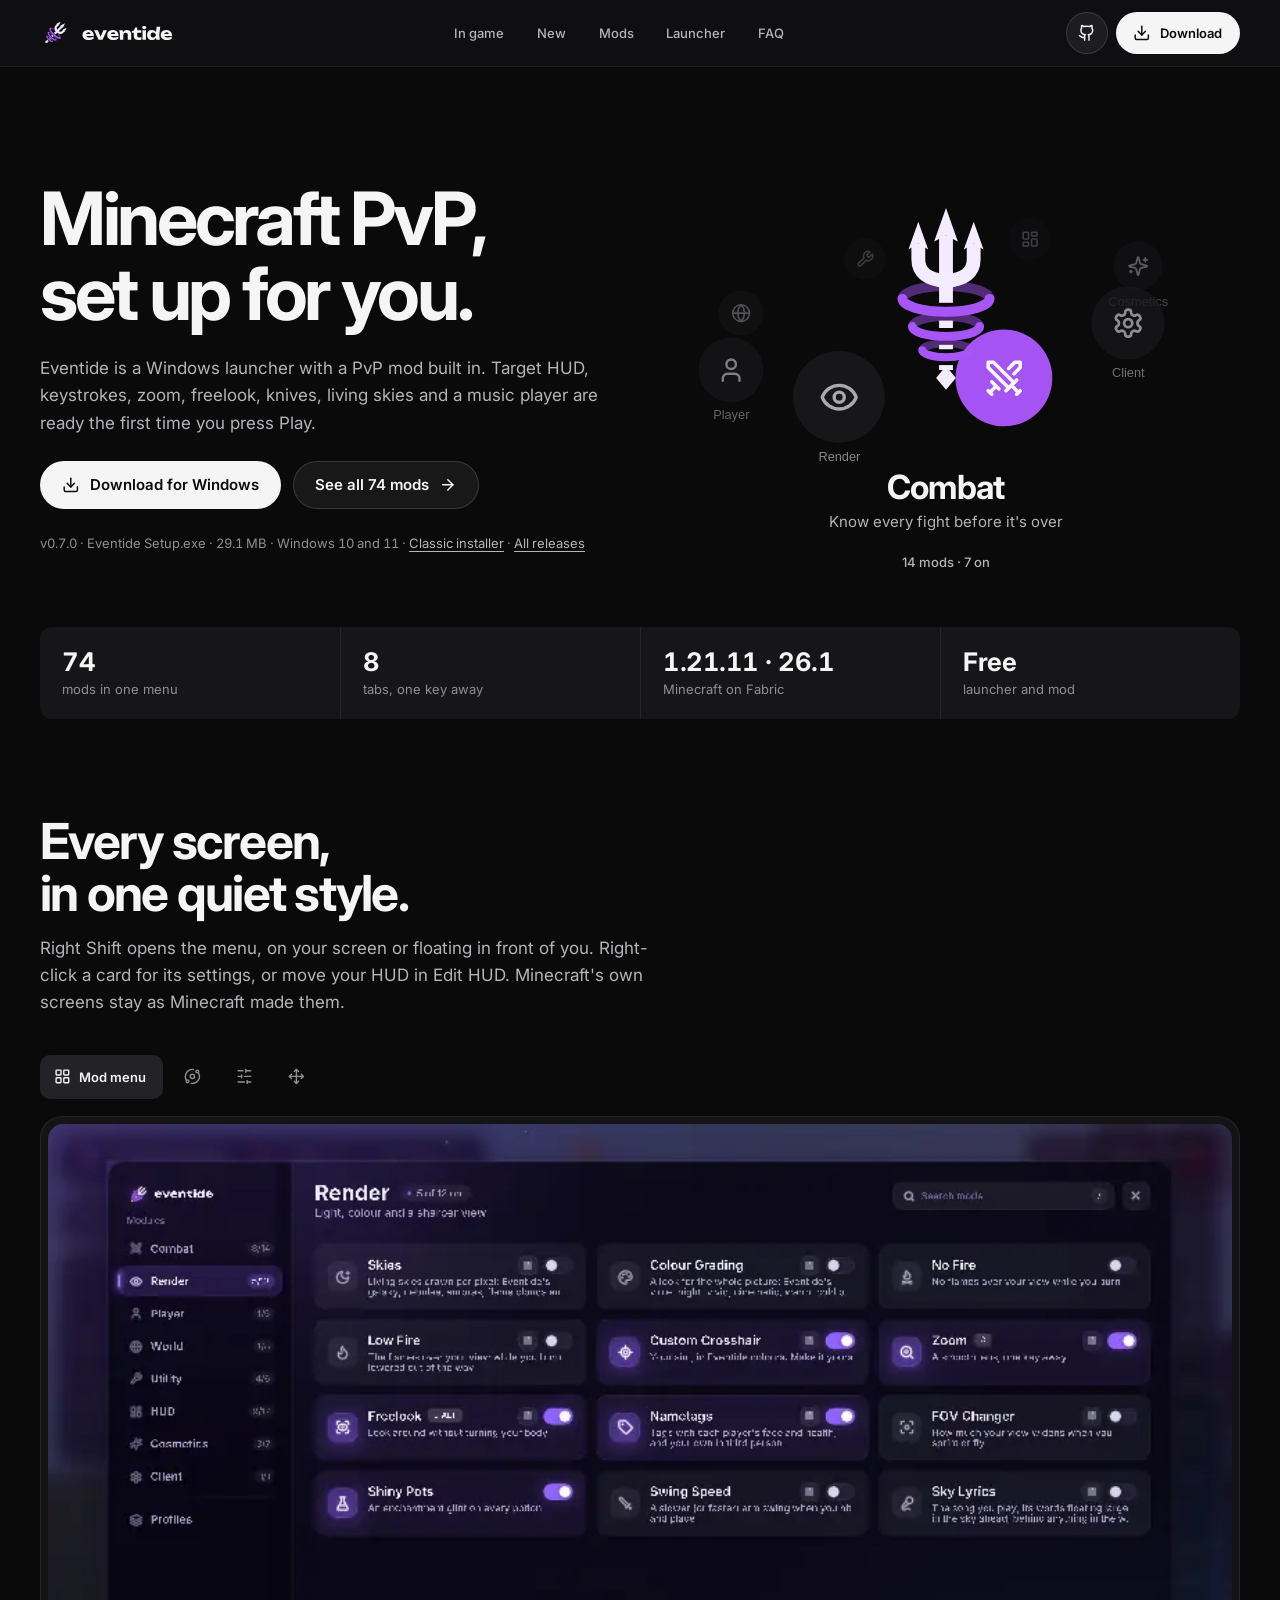
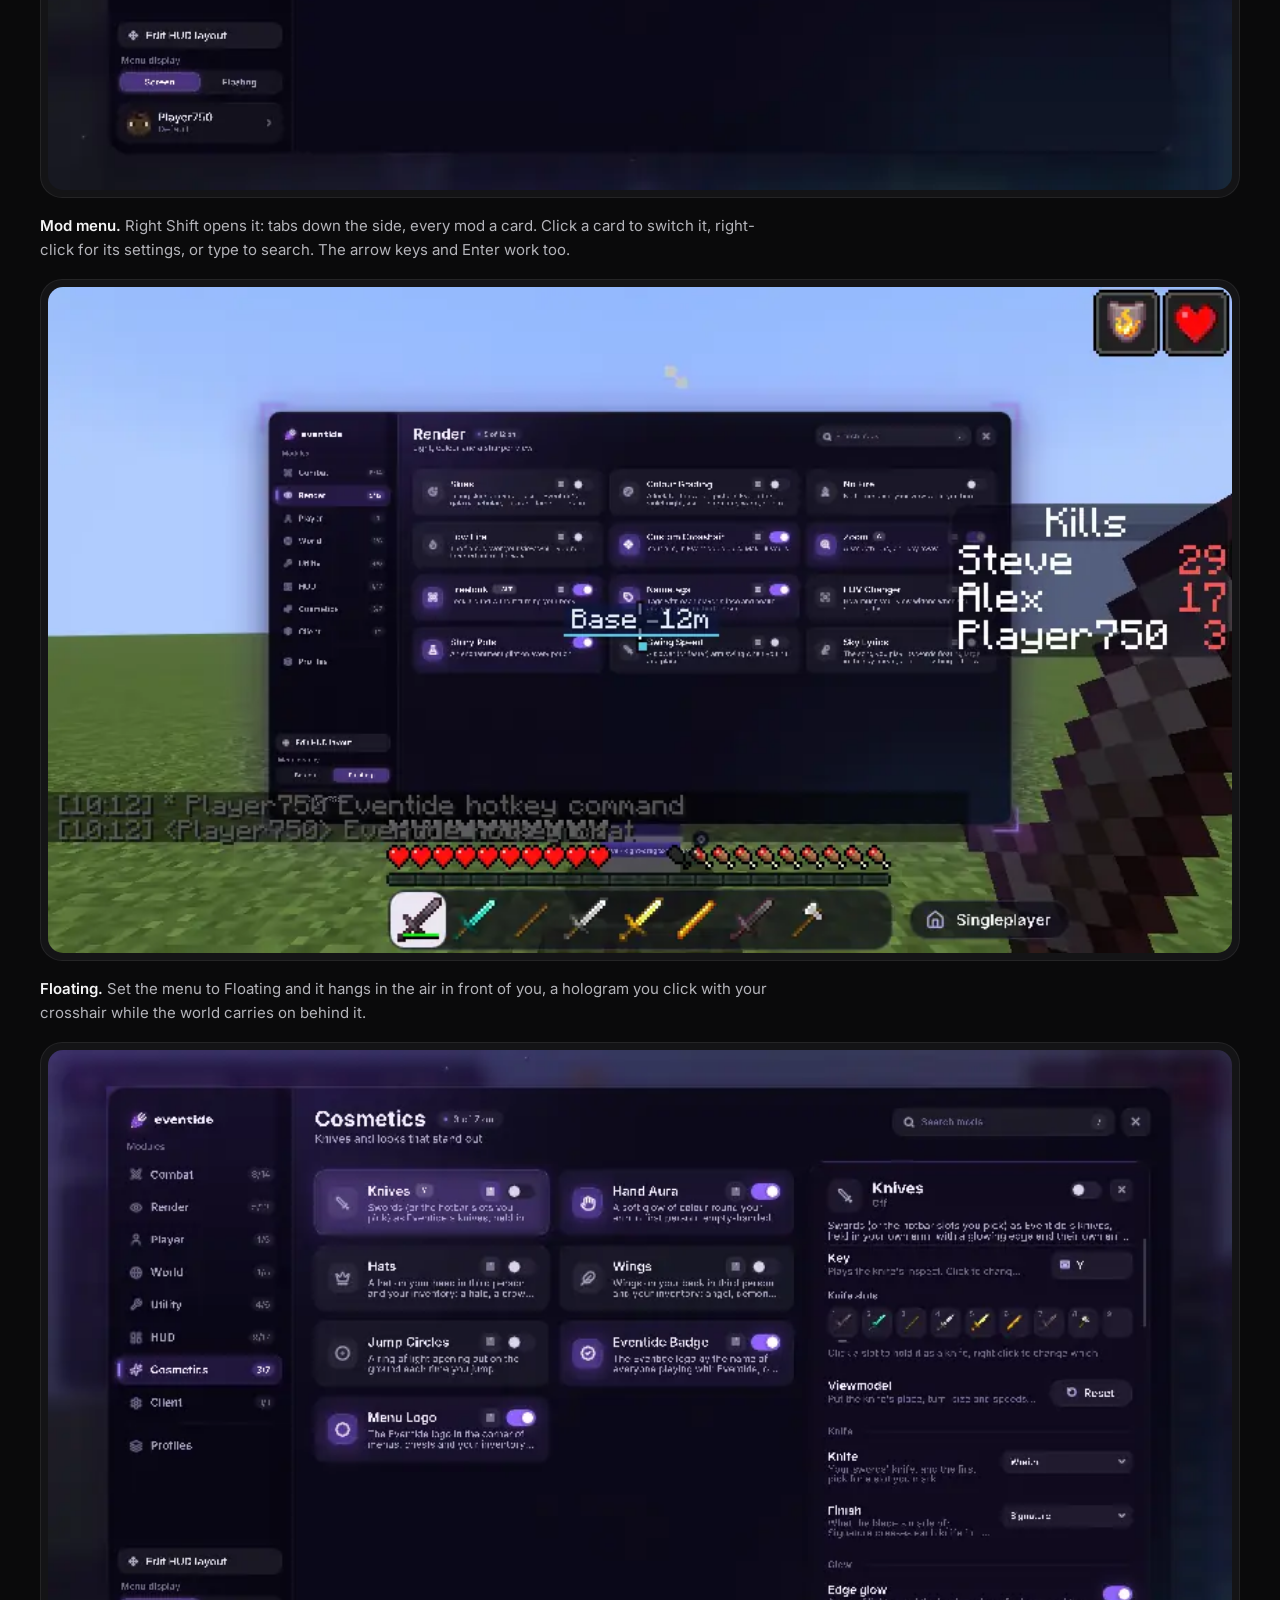
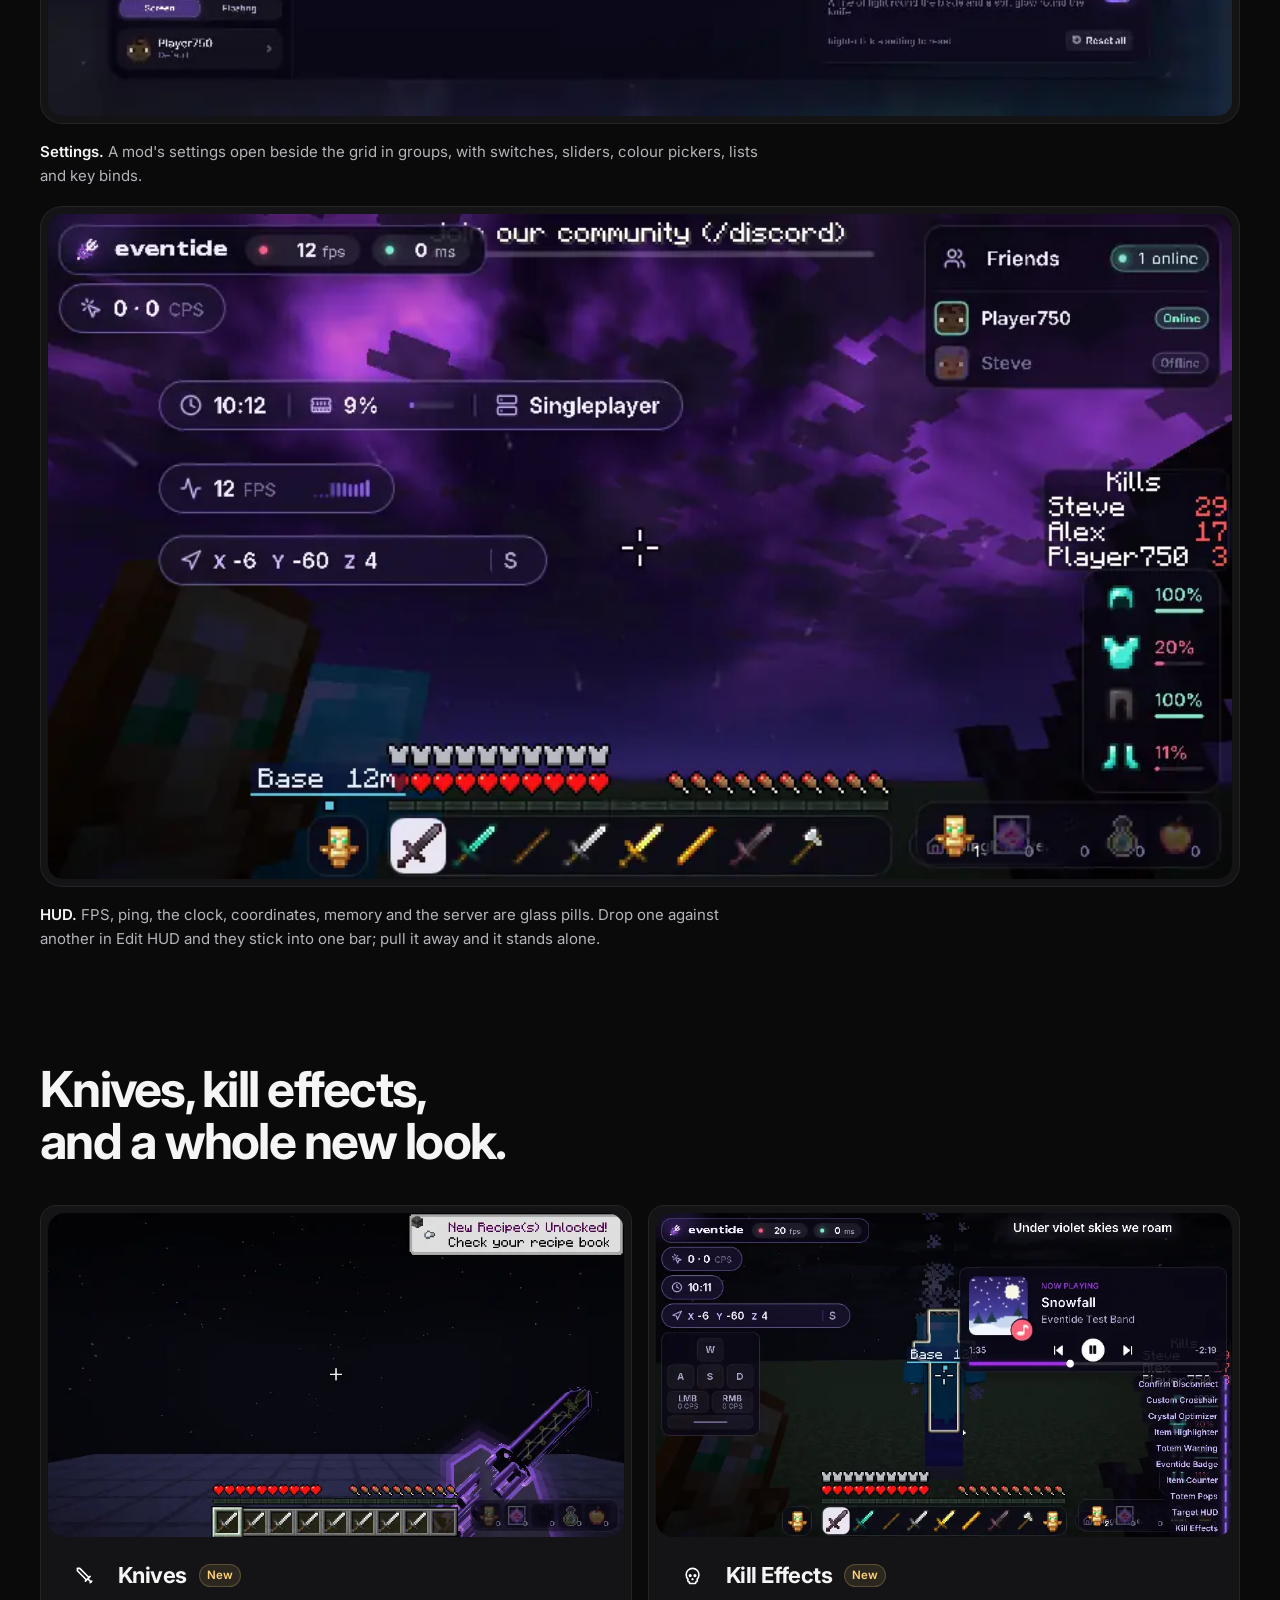
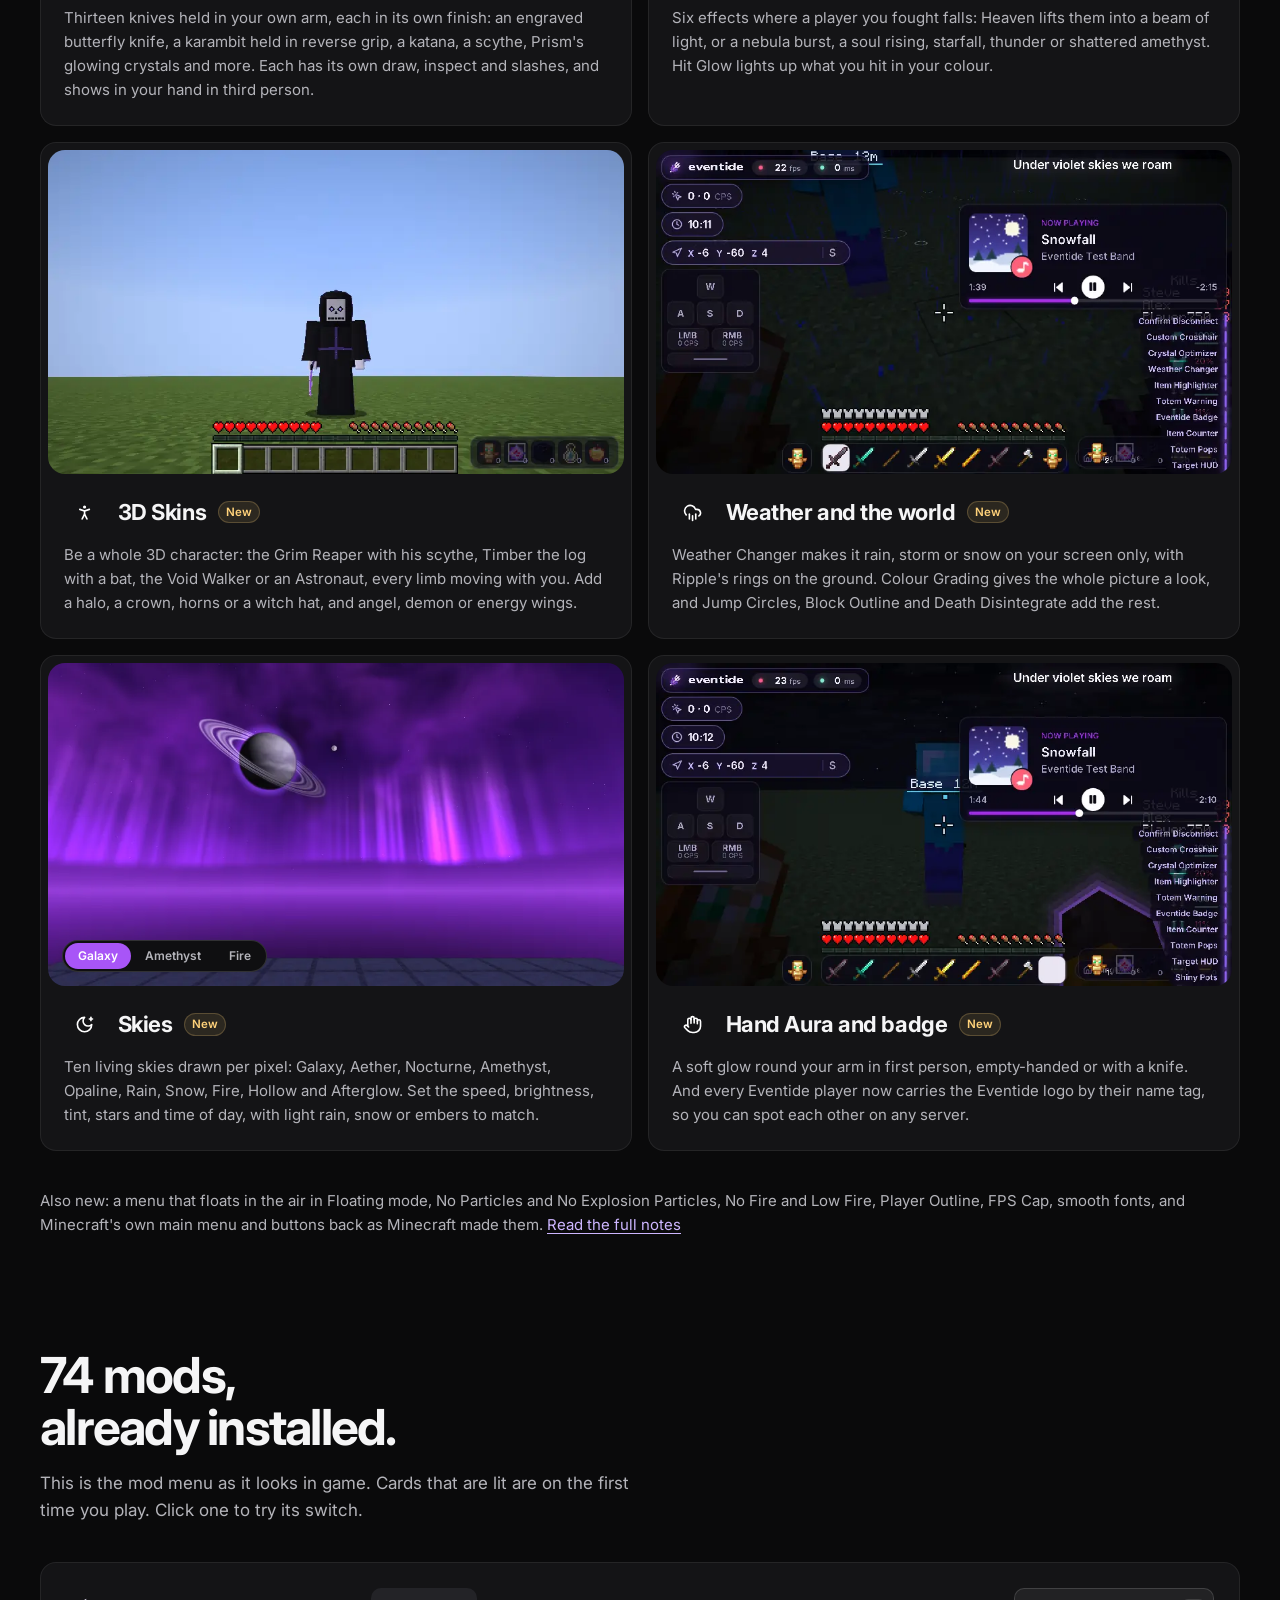
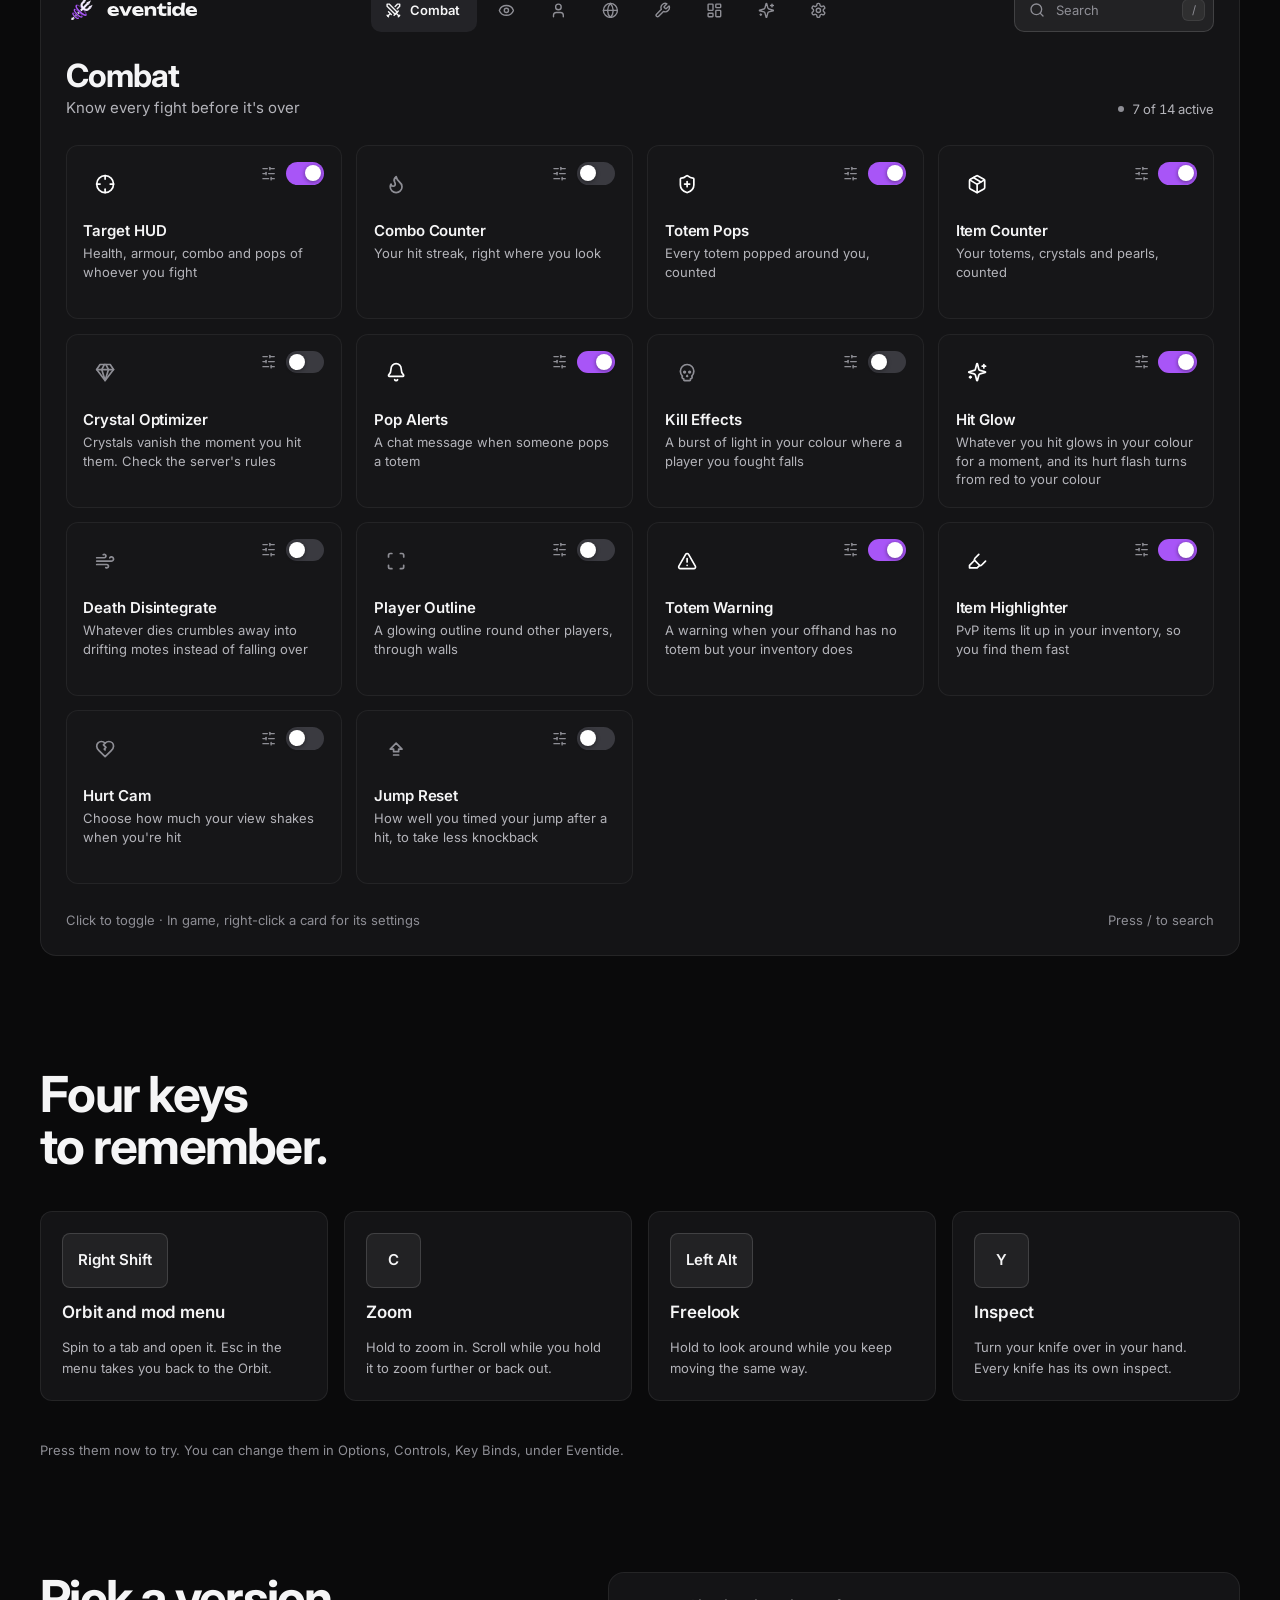
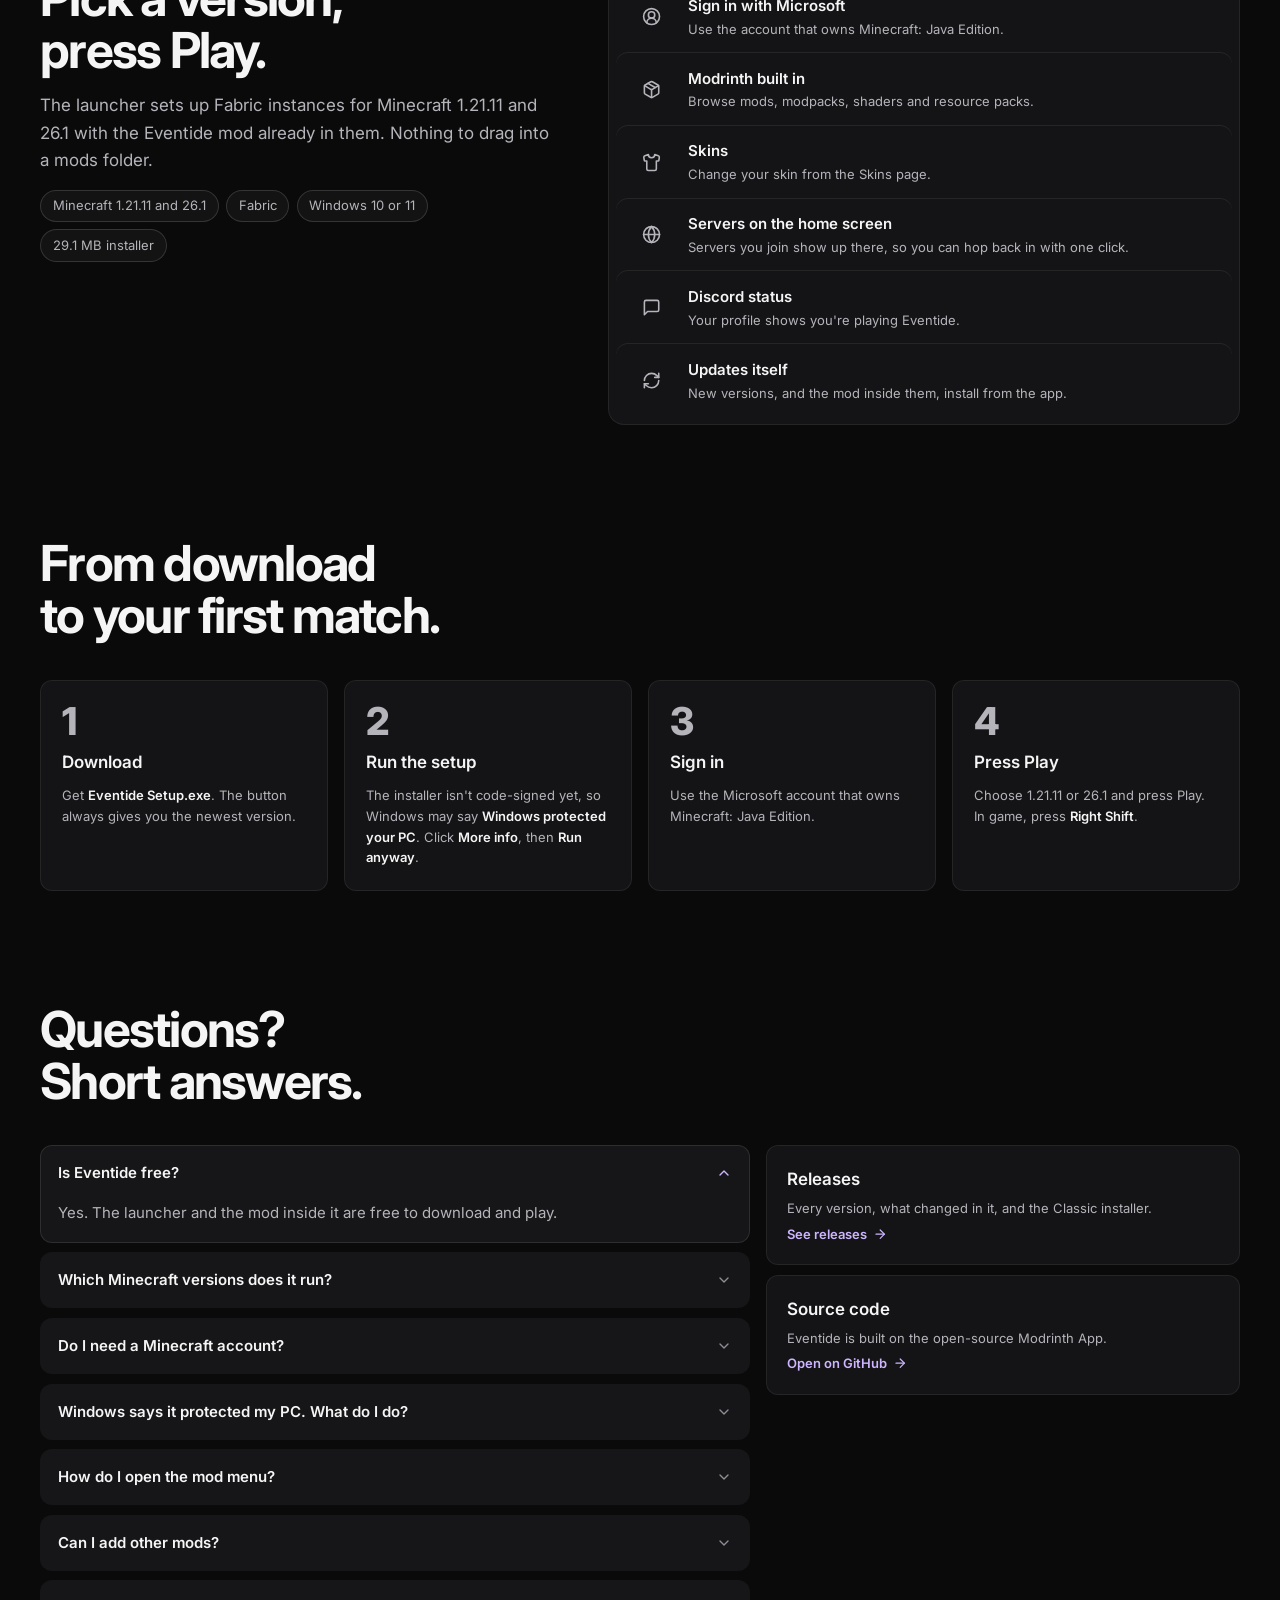
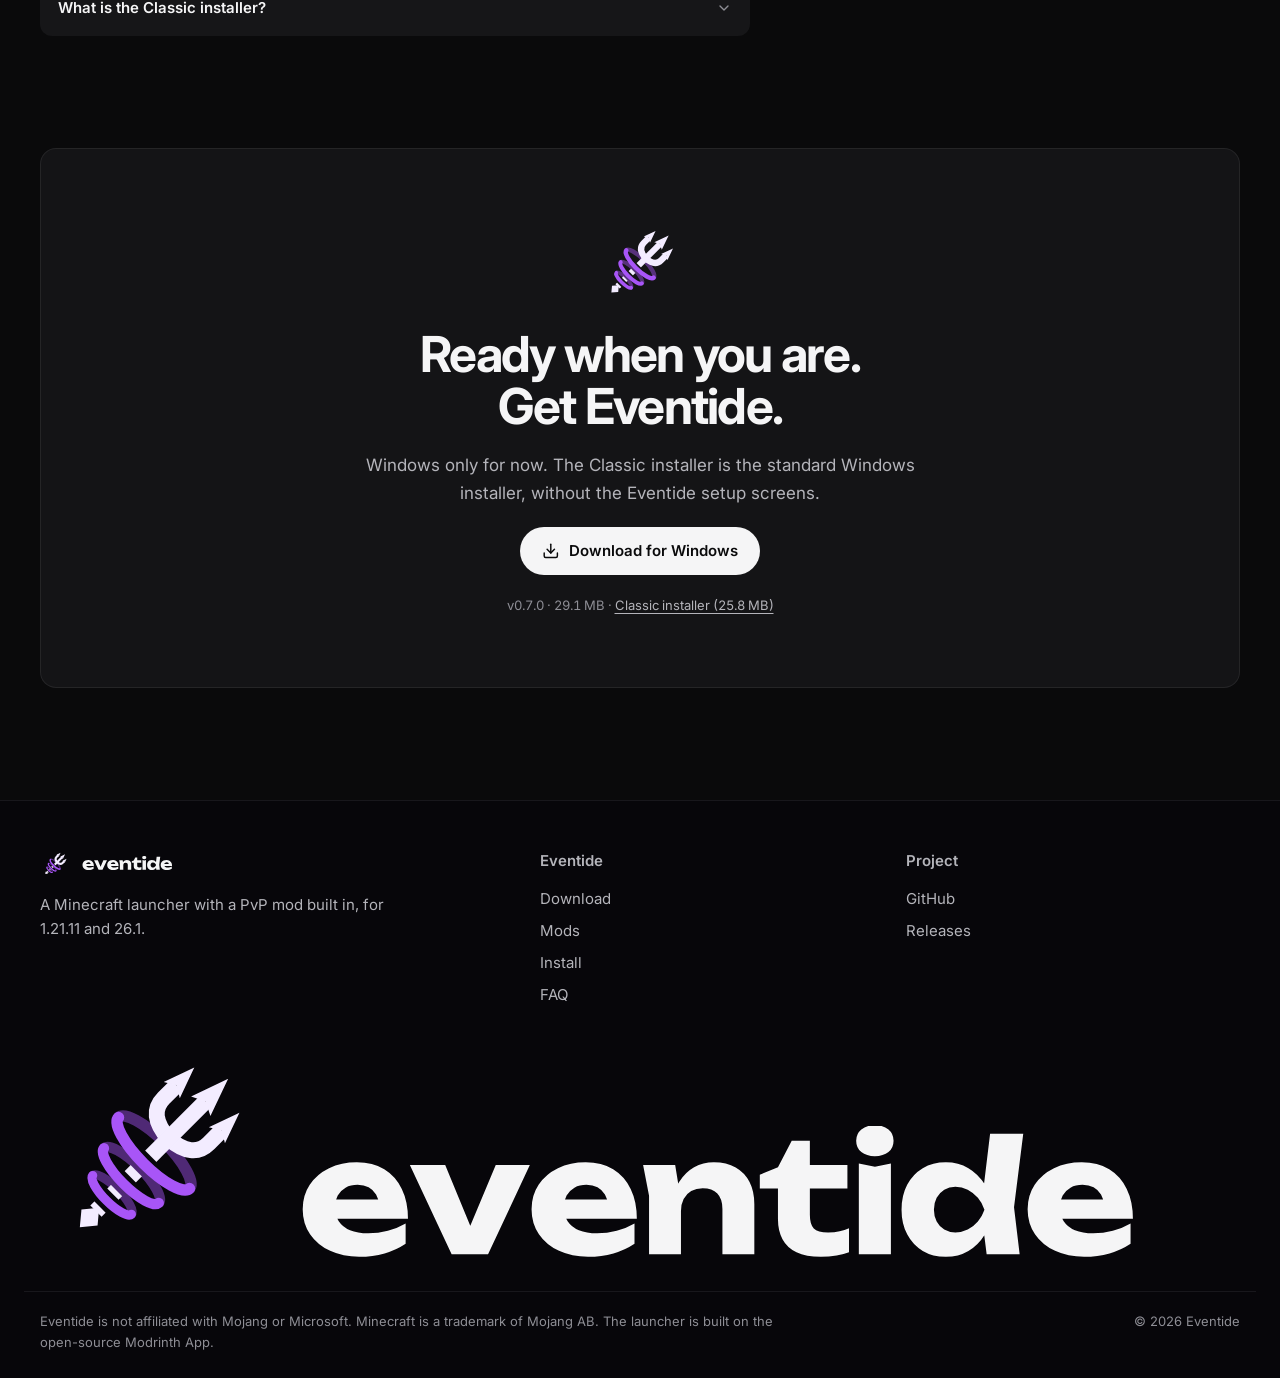
==== website/index.html @ 98e8bf42 "Website: 74 mods, the new menu, knives, kill effects and 3D skins The mod list is rebuilt from the m" ====
<!DOCTYPE html>
<html lang="en">
<meta charset="utf-8">
<meta name="viewport" content="width=device-width, initial-scale=1">
<title>Eventide</title>
<meta name="claude:viewport-fit-sides" content="cover">
<link rel="icon" type="image/svg+xml" href="[data-uri]">
<link rel="icon" type="image/png" sizes="32x32" href="[data-uri]">
<link rel="icon" type="image/png" sizes="16x16" href="[data-uri]">
<link rel="apple-touch-icon" sizes="180x180" href="[data-uri]">
<meta property="og:type" content="website">
<meta property="og:title" content="Eventide">
<meta property="og:description" content="A Minecraft launcher with a PvP mod built in, for 1.21.11 and 26.1. Formerly Eventide client.">
<meta property="og:image" content="https://raw.githubusercontent.com/Eventide/eventide-client/main/assets/brand/eventide-social-preview.png">
<meta property="og:image:width" content="1280">
<meta property="og:image:height" content="640">
<meta name="twitter:card" content="summary_large_image">
<meta name="theme-color" content="#0a0a0b">
<meta name="description" content="A Minecraft launcher with a PvP mod built in, for 1.21.11 and 26.1.">
<link rel="preconnect" href="https://fonts.googleapis.com">
<link rel="preconnect" href="https://fonts.gstatic.com" crossorigin>
<link rel="stylesheet" href="https://fonts.googleapis.com/css2?family=Inter:wght@400;500;600;700;800&display=swap">
<style>
	/* Layout: the game's own near-black night, flat surfaces a lightness step apart, and the logo's violet only on what's on. An Orbit hero, the in-game screens, then the mod menu itself as the mod list, all down one 75rem column. One dark look on purpose, the same as the game. Colours and radii come from the mod's ui/Tokens.java. */
	:root {
		--brand-tile: #120d1c;
		--brand-trident: #f3ecff;
		--brand-swirl: #a855f7;
		--brand-wordmark: #f5f5f6;
		--bg-0: #0a0a0b;
		--bg-1: #0f0f11;
		--bg-2: #141416;
		--sky-top: #0a0a0b;
		--text: #f5f5f6;
		--text-2: #b4b4ba;
		--text-3: #8e8e95;
		--violet: #880ff9;
		--purple: #b51ff4;
		--magenta: #d129f5;
		--lilac: #cdb6ff;
		--lilac-2: #ac86ff;
		--lilac-3: #eba2ff;
		--gold: #ffd27a;
		--white: #ffffff;

		--stroke: rgba(255, 255, 255, 0.07);
		--stroke-hi: rgba(255, 255, 255, 0.14);
		--edge-lilac: rgba(255, 255, 255, 0.1);
		--edge-lilac-hi: rgba(255, 255, 255, 0.2);
		--glass: rgba(12, 12, 14, 0.72);
		--glass-solid: rgba(17, 17, 19, 0.92);
		--card-top: #161618;
		--card-bottom: #161618;
		--control-top: rgba(255, 255, 255, 0.06);
		--control-bottom: rgba(255, 255, 255, 0.06);
		--control-hover-top: rgba(255, 255, 255, 0.1);
		--tile-off: transparent;
		--switch-off: #3a3a40;
		--shadow: rgba(0, 0, 0, 0.82);
		--glow: transparent;
		--glow-soft: transparent;
		--nebula-1: transparent;
		--nebula-2: transparent;
		--nebula-3: transparent;

		--primary: var(--brand-swirl);
		--tile: transparent;
		--switch: var(--brand-swirl);
		--three: var(--text);

		--font: 'Inter', 'Segoe UI', system-ui, -apple-system, 'Helvetica Neue', Arial, sans-serif;
		--t-cap: 0.72rem;
		--t-xs: 0.8125rem;
		--t-sm: 0.9375rem;
		--t-md: 1.0625rem;
		--t-lg: 1.375rem;
		--t-xl: clamp(2rem, 4.4vw, 3.1rem);
		--t-hero: clamp(2.6rem, 6vw, 4.6rem);

		--r-card: 12px;
		--r-tile: 8px;
		--r-glass: 12px;
		--r-key: 8px;
		--r-panel: 16px;
		--max: 75rem;
		--ease-out: cubic-bezier(0.16, 1, 0.3, 1);

		color-scheme: dark;
	}

	html {
		scroll-behavior: smooth;
		scroll-padding-top: 5.5rem;
		background: var(--bg-0);
	}

	body {
		margin: 0;
		background: var(--bg-0);
		color: var(--text);
		font-family: var(--font);
		font-size: 1rem;
		line-height: 1.6;
		-webkit-font-smoothing: antialiased;
		overflow-x: hidden;
	}

	body::before {
		content: "";
		position: fixed;
		inset: 0 0 auto;
		height: env(safe-area-inset-top, 0px);
		z-index: 30;
		background: var(--bg-0);
	}

	a {
		color: var(--lilac);
		text-underline-offset: 3px;
	}

	a:hover {
		color: var(--text);
	}

	:focus-visible {
		outline: 2px solid var(--lilac);
		outline-offset: 3px;
		border-radius: 8px;
	}

	::selection {
		background: rgba(168, 85, 247, 0.35);
	}

	.sr {
		position: absolute;
		width: 1px;
		height: 1px;
		overflow: hidden;
		clip: rect(0 0 0 0);
		white-space: nowrap;
	}

	.wrap {
		width: 100%;
		max-width: calc(var(--max) + 2 * 16px);
		margin-inline: auto;
		padding-left: max(16px, env(safe-area-inset-left, 0px));
		padding-right: max(16px, env(safe-area-inset-right, 0px));
		box-sizing: border-box;
	}

	.ic {
		width: 1.15rem;
		height: 1.15rem;
		flex: none;
		fill: none;
		stroke: currentColor;
		stroke-width: 2;
		stroke-linecap: round;
		stroke-linejoin: round;
	}

	.ic .f {
		fill: currentColor;
		stroke: none;
	}

	/* The night behind everything: the game's menu ground. Its stars are off, as they are in game by default */
	.sky {
		position: fixed;
		inset: 0;
		z-index: 0;
		pointer-events: none;
		background: var(--bg-0);
	}

	.sky canvas {
		display: none;
	}

	.layer {
		position: relative;
		z-index: 1;
	}

	/* Type */

	.eyebrow {
		display: inline-flex;
		align-items: center;
		gap: 0.55rem;
		margin: 0;
		font-size: var(--t-cap);
		font-weight: 600;
		letter-spacing: 0.2em;
		text-transform: uppercase;
		color: var(--text-3);
	}

	.eyebrow .ic {
		width: 0.95rem;
		height: 0.95rem;
		color: var(--lilac);
	}

	h1,
	h2,
	h3 {
		margin: 0;
		text-wrap: balance;
	}

	.title {
		font-size: var(--t-xl);
		font-weight: 700;
		line-height: 1.05;
		letter-spacing: -0.035em;
	}

	.title span,
	.hero h1 span {
		display: block;
	}

	.lede {
		max-width: 38rem;
		margin: 0;
		font-size: var(--t-md);
		color: var(--text-2);
		text-wrap: pretty;
	}

	.head {
		display: grid;
		gap: 1rem;
		max-width: 44rem;
	}

	/* The logo: the trident in its riptide rings, and the lowercase wordmark (Unbounded Bold, outlined) */
	.mark {
		display: block;
		overflow: visible;
	}

	.lockup {
		display: inline-flex;
		align-items: center;
		gap: 0.7rem;
		color: var(--text);
		text-decoration: none;
	}

	.lockup .mark {
		width: 1.9rem;
		height: 1.9rem;
	}

	.word {
		display: block;
		height: 0.95rem;
		width: auto;
		aspect-ratio: 536.8 / 90;
		fill: var(--brand-wordmark);
	}

	/* Buttons */

	.btn {
		display: inline-flex;
		align-items: center;
		justify-content: center;
		gap: 0.6rem;
		min-height: 3rem;
		padding: 0 1.4rem;
		border: 0;
		border-radius: 999px;
		font-family: var(--font);
		font-size: var(--t-sm);
		font-weight: 600;
		line-height: 1;
		text-decoration: none;
		white-space: nowrap;
		cursor: pointer;
		transition: transform 0.14s ease, box-shadow 0.3s ease, background 0.3s ease, filter 0.3s ease;
	}

	.btn .ic {
		width: 1.1rem;
		height: 1.1rem;
	}

	.btn-primary {
		color: var(--bg-0);
		background: var(--text);
		box-shadow: none;
	}

	.btn-primary:hover {
		color: var(--bg-0);
		background: #e4e4e7;
		box-shadow: none;
	}

	.btn-glass {
		color: var(--text);
		background: var(--control-top);
		box-shadow: inset 0 0 0 1px var(--stroke-hi);
	}

	.btn-glass:hover {
		color: var(--text);
		background: var(--control-hover-top);
		box-shadow: inset 0 0 0 1px var(--edge-lilac-hi);
	}

	.round {
		width: 2.6rem;
		min-height: 2.6rem;
		padding: 0;
	}

	.file {
		margin: 0;
		font-size: var(--t-xs);
		color: var(--text-3);
		font-variant-numeric: tabular-nums;
	}

	.file a {
		color: var(--text-2);
	}

	.file a:hover {
		color: var(--text);
	}

	/* Header */

	.nav {
		position: sticky;
		top: env(safe-area-inset-top, 0px);
		z-index: 20;
		background: var(--bg-1);
		border-bottom: 1px solid var(--stroke);
	}

	.nav-in {
		display: flex;
		align-items: center;
		gap: 1.25rem;
		padding-block: 0.75rem;
	}

	.links {
		display: flex;
		gap: 0.15rem;
		margin: 0 auto;
		padding: 0.25rem;
		list-style: none;
		background: none;
	}

	.links a {
		display: block;
		padding: 0.42rem 0.95rem;
		border-radius: 999px;
		font-size: var(--t-xs);
		font-weight: 500;
		color: var(--text-2);
		text-decoration: none;
		transition: background 0.3s ease, color 0.3s ease;
	}

	.links a:hover {
		color: var(--text);
		background: rgba(255, 255, 255, 0.07);
	}

	.nav-end {
		display: flex;
		align-items: center;
		gap: 0.5rem;
		margin-left: auto;
	}

	.links + .nav-end {
		margin-left: 0;
	}

	.nav .btn {
		min-height: 2.6rem;
		padding-inline: 1.1rem;
		font-size: var(--t-xs);
	}

	.nav .round {
		padding: 0;
	}

	/* Hero */

	.hero-in {
		display: grid;
		grid-template-columns: minmax(0, 1fr) minmax(0, 1.05fr);
		align-items: center;
		gap: clamp(2rem, 4vw, 3.5rem);
		padding-block: clamp(3rem, 7vw, 5.5rem) clamp(2rem, 4vw, 3rem);
	}

	.hero-copy {
		display: grid;
		gap: 1.5rem;
		justify-items: start;
		min-width: 0;
	}

	.pill {
		display: inline-flex;
		align-items: center;
		gap: 0.6rem;
		padding: 0.38rem 0.95rem 0.4rem 0.8rem;
		border-radius: 999px;
		font-size: var(--t-xs);
		color: var(--text-2);
		text-decoration: none;
		background: rgba(255, 255, 255, 0.05);
		box-shadow: none;
	}

	.pill b {
		color: var(--text);
		font-weight: 600;
	}

	.pill:hover {
		color: var(--text);
		box-shadow: inset 0 0 0 1px var(--edge-lilac-hi);
	}

	.pill .ic {
		width: 0.9rem;
		height: 0.9rem;
		color: var(--lilac);
	}

	.dot {
		position: relative;
		width: 6px;
		height: 6px;
		flex: none;
		border-radius: 50%;
		background: var(--text-3);
	}

	.dot::after {
		content: "";
		position: absolute;
		inset: 0;
		border-radius: 50%;
		display: none;
	}

	.hero h1 {
		font-size: var(--t-hero);
		font-weight: 700;
		line-height: 1.02;
		letter-spacing: -0.045em;
	}

	.actions {
		display: flex;
		flex-wrap: wrap;
		gap: 0.75rem;
	}

	/* The Orbit: Right Shift's tabs as a ring of discs around the trident, the one at the front big at its foot */
	.orbit-side {
		display: grid;
		justify-items: center;
		gap: 0.4rem;
		min-width: 0;
	}

	.orbit {
		position: relative;
		width: 100%;
		max-width: 100%;
		aspect-ratio: 1000 / 520;
		touch-action: pan-y;
		user-select: none;
		-webkit-user-select: none;
	}

	/* The trident stands in the middle of the ring, its foot behind the front disc: far discs pass behind it, near ones in front */
	.hub-mark {
		position: absolute;
		left: 50%;
		bottom: 20.6%;
		z-index: 5;
		width: 33.6%;
		aspect-ratio: 1;
		transform: translateX(-50%);
		pointer-events: none;
	}

	.hub-mark::before {
		content: "";
		position: absolute;
		inset: 8% 14% 20%;
		border-radius: 50%;
		background: none;
	}

	/* The trident stands upright: the logo turned back by its 45 degrees */
	.hub-mark .mark {
		position: relative;
		transform: rotate(-45deg);
		width: 100%;
		height: 100%;
	}

	.planet {
		position: absolute;
		left: 50%;
		top: 50%;
		display: grid;
		place-items: center;
		width: clamp(4.2rem, 8vw, 6.2rem);
		height: clamp(4.2rem, 8vw, 6.2rem);
		padding: 0;
		border: 0;
		border-radius: 50%;
		color: var(--text-2);
		background: rgba(26, 26, 29, 0.94);
		transform: translate(-50%, -50%) scale(var(--s, 1));
		opacity: var(--o, 1);
		cursor: pointer;
		transition: background-color 160ms ease, color 160ms ease;
	}

	.planet .ic {
		width: 44%;
		height: 44%;
	}

	@media (hover: hover) and (pointer: fine) {
		.planet:hover {
			color: var(--text);
			background: #2a2347;
		}
	}

	.planet.is-near:not(.is-front)::after {
		content: attr(data-name);
		position: absolute;
		top: calc(100% + 0.45rem);
		left: 50%;
		transform: translateX(-50%) scale(calc(1 / var(--s, 1)));
		transform-origin: top center;
		font-size: 0.8rem;
		font-weight: 500;
		white-space: nowrap;
		color: var(--text-3);
	}

	.planet.is-front {
		color: var(--white);
		background: var(--brand-swirl);
	}

	.orbit-label {
		display: grid;
		justify-items: center;
		gap: 0.15rem;
		text-align: center;
		min-height: 6.5rem;
	}


	kbd {
		font-family: var(--font);
	}

	.chipkey {
		padding: 0.12rem 0.5rem 0.16rem;
		border-radius: 6px;
		font-size: 0.72rem;
		font-weight: 600;
		color: var(--text);
		background: rgba(255, 255, 255, 0.1);
		box-shadow: inset 0 0 0 1px var(--stroke-hi);
	}

	.orbit-label strong {
		font-size: clamp(1.6rem, 2.6vw, 2.15rem);
		font-weight: 700;
		letter-spacing: -0.02em;
		line-height: 1.2;
	}

	.orbit-label span {
		font-size: var(--t-sm);
		color: var(--text-2);
	}

	.orbit-label a {
		display: inline-flex;
		align-items: center;
		gap: 0.5rem;
		margin-top: 0.6rem;
		padding: 0.4rem 0.9rem;
		border-radius: 999px;
		font-size: var(--t-xs);
		font-weight: 500;
		color: var(--text-2);
		text-decoration: none;
		background: none;
		box-shadow: none;
		transition: color 160ms ease, background-color 160ms ease;
	}

	@media (hover: hover) and (pointer: fine) {
		.orbit-label a:hover {
			color: var(--text);
			background: rgba(42, 35, 71, 0.9);
		}
	}

	.orbit-label a .dot {
		display: none;
	}

	.orbit-label a .ic {
		width: 0.9rem;
		height: 0.9rem;
	}

	/* Facts */

	.facts {
		display: grid;
		grid-template-columns: repeat(4, minmax(0, 1fr));
		margin: 0;
		padding: 0;
		list-style: none;
		border-radius: var(--r-card);
		background: var(--card-top);
		box-shadow: none;
	}

	.facts li {
		display: grid;
		gap: 0.1rem;
		padding: 1.15rem 1.4rem;
		min-width: 0;
	}

	.facts li + li {
		border-left: 1px solid var(--stroke);
	}

	.facts b {
		font-size: clamp(1.25rem, 2.4vw, 1.6rem);
		font-weight: 700;
		letter-spacing: -0.02em;
		line-height: 1.25;
		font-variant-numeric: tabular-nums;
	}

	.facts span {
		font-size: var(--t-xs);
		color: var(--text-3);
	}

	/* Sections */

	main {
		display: grid;
		gap: clamp(4.5rem, 9vw, 7rem);
		padding-block: clamp(4rem, 8vw, 6rem) 0;
	}

	.section {
		display: grid;
		gap: clamp(1.75rem, 3vw, 2.5rem);
	}

	/* Panels and frames */

	.panel {
		position: relative;
		border-radius: var(--r-panel);
		background: var(--bg-2);
		box-shadow: inset 0 0 0 1px var(--stroke);
	}

	.frame {
		padding: 8px;
		border-radius: 22px;
	}

	.frame img {
		display: block;
		width: 100%;
		height: auto;
		max-width: 100%;
		aspect-ratio: 854 / 480;
		border-radius: 15px;
	}

	/* Tabs like the menu's top bar: round buttons, the open one a gradient pill with its name */
	.tabs {
		display: flex;
		gap: 0.5rem;
		overflow-x: auto;
		scrollbar-width: none;
		padding: 2px;
		margin: -2px;
	}

	.tabs::-webkit-scrollbar {
		display: none;
	}

	.tab {
		display: inline-flex;
		align-items: center;
		flex: none;
		height: 2.75rem;
		min-width: 2.75rem;
		padding: 0 0.8rem;
		box-sizing: border-box;
		border: 0;
		border-radius: 10px;
		font-family: var(--font);
		font-size: var(--t-xs);
		font-weight: 600;
		color: var(--text-3);
		background: none;
		box-shadow: none;
		cursor: pointer;
		transition: background 0.35s ease, color 0.3s ease, box-shadow 0.35s ease, padding 0.55s var(--ease-out);
	}

	.tab .ic {
		width: 1.05rem;
		height: 1.05rem;
	}

	.tab-label {
		max-width: 0;
		overflow: hidden;
		opacity: 0;
		white-space: nowrap;
		transition: max-width 0.55s var(--ease-out), opacity 0.3s ease, margin 0.55s var(--ease-out);
	}

	.tab:hover {
		color: var(--text);
		box-shadow: inset 0 0 0 1px var(--edge-lilac-hi);
	}

	.tab[aria-selected="true"] {
		padding: 0 1.05rem 0 0.9rem;
		color: var(--text);
		background: #232327;
		box-shadow: none;
	}

	.tab[aria-selected="true"] .tab-label {
		max-width: 9rem;
		opacity: 1;
		margin-left: 0.5rem;
	}

	.labelled .tab-label {
		max-width: 9rem;
		opacity: 1;
		margin-left: 0.5rem;
	}

	.labelled .tab {
		padding: 0 1.05rem 0 0.9rem;
	}

	/* In game */

	.tour {
		display: grid;
		gap: 1.1rem;
	}

	.tour figure {
		display: grid;
		gap: 1rem;
		margin: 0;
	}

	.tour figure:not([hidden]) {
		animation: rise 0.45s var(--ease-out) both;
	}

	.tour figcaption {
		max-width: 46rem;
		font-size: var(--t-sm);
		color: var(--text-2);
	}

	.tour figcaption b {
		color: var(--text);
		font-weight: 600;
	}

	/* New in this version */

	.bento {
		display: grid;
		grid-template-columns: repeat(2, minmax(0, 1fr));
		gap: 1rem;
	}

	.feature {
		display: grid;
		align-content: start;
		gap: 1.1rem;
		padding: 8px 8px 1.5rem;
		border-radius: var(--r-panel);
		transition: transform 0.5s var(--ease-out), box-shadow 0.5s var(--ease-out);
	}

	.feature:hover {
		transform: translateY(-3px);
		box-shadow: inset 0 0 0 1px var(--edge-lilac-hi), inset 0 1px 0 rgba(255, 255, 255, 0.08), 0 40px 80px -36px var(--shadow);
	}

	.feature-media {
		position: relative;
	}

	.feature-media img {
		display: block;
		width: 100%;
		height: auto;
		max-width: 100%;
		aspect-ratio: 854 / 480;
		border-radius: 17px;
	}

	.feature-media img[hidden] {
		display: none;
	}

	.feature-text {
		display: grid;
		gap: 0.6rem;
		padding-inline: 1rem;
	}

	.feature-title {
		display: flex;
		align-items: center;
		gap: 0.75rem;
	}

	.feature h3 {
		font-size: var(--t-lg);
		font-weight: 700;
		letter-spacing: -0.02em;
	}

	.feature p {
		margin: 0;
		font-size: var(--t-sm);
		color: var(--text-2);
	}

	.tile {
		display: grid;
		place-items: center;
		width: 2.6rem;
		height: 2.6rem;
		flex: none;
		border-radius: var(--r-tile);
		color: var(--text-3);
		background: none;
		box-shadow: none;
		transition: color 0.16s ease;
	}

	.tile .ic {
		width: 46%;
		height: 46%;
	}

	.tile.lit {
		color: var(--white);
		background: none;
		box-shadow: none;
	}

	.new {
		padding: 0.12rem 0.5rem 0.14rem;
		border-radius: 999px;
		font-size: 0.72rem;
		font-weight: 600;
		color: var(--gold);
		background: rgba(255, 210, 122, 0.1);
		box-shadow: inset 0 0 0 1px rgba(255, 210, 122, 0.22);
	}

	.segmented {
		position: absolute;
		left: 14px;
		bottom: 14px;
		display: flex;
		gap: 2px;
		padding: 3px;
		border-radius: 999px;
		background: var(--bg-1);
		box-shadow: inset 0 0 0 1px var(--stroke-hi);
	}

	.segmented button {
		padding: 0.34rem 0.8rem 0.38rem;
		border: 0;
		border-radius: 999px;
		font-family: var(--font);
		font-size: 0.75rem;
		font-weight: 600;
		color: var(--text-2);
		background: transparent;
		cursor: pointer;
		transition: background 0.3s ease, color 0.3s ease;
	}

	.segmented button:hover {
		color: var(--text);
	}

	.segmented button[aria-pressed="true"] {
		color: var(--white);
		background: var(--primary);
		box-shadow: 0 0 14px -4px var(--glow);
	}

	.also {
		margin: 0;
		font-size: var(--t-sm);
		color: var(--text-2);
	}

	/* The mod menu, as it is in game */

	.menu {
		display: grid;
		gap: 1.6rem;
		padding: clamp(1rem, 2.4vw, 1.6rem);
	}

	.menu-bar {
		display: grid;
		grid-template-columns: auto minmax(0, 1fr) auto;
		align-items: center;
		gap: 1rem 1.5rem;
	}

	.menu-bar .tabs {
		justify-self: center;
		max-width: 100%;
	}

	.search {
		display: flex;
		align-items: center;
		gap: 0.55rem;
		width: 12.5rem;
		height: 2.75rem;
		padding: 0 0.6rem 0 0.9rem;
		box-sizing: border-box;
		border-radius: 10px;
		background: rgba(255, 255, 255, 0.06);
		box-shadow: inset 0 0 0 1px var(--stroke-hi);
		transition: box-shadow 0.16s ease;
	}

	.search:focus-within {
		box-shadow: inset 0 0 0 1px rgba(255, 255, 255, 0.35);
	}

	.search .ic {
		width: 1rem;
		height: 1rem;
		color: var(--text-3);
	}

	.search input {
		flex: 1;
		min-width: 0;
		border: 0;
		outline: 0;
		background: transparent;
		color: var(--text);
		font-family: var(--font);
		font-size: var(--t-xs);
	}

	.search input::placeholder {
		color: var(--text-3);
	}

	.search input::-webkit-search-cancel-button {
		display: none;
	}

	.search kbd {
		display: grid;
		place-items: center;
		width: 1.4rem;
		height: 1.4rem;
		border-radius: 6px;
		font-size: 0.72rem;
		color: var(--text-3);
		background: rgba(255, 255, 255, 0.06);
		box-shadow: inset 0 0 0 1px var(--stroke);
	}

	.menu-title {
		display: flex;
		flex-wrap: wrap;
		align-items: flex-end;
		justify-content: space-between;
		gap: 0.5rem 1.5rem;
	}

	.menu-title > div {
		display: grid;
		gap: 0.1rem;
		min-width: 0;
	}

	.menu-title h3 {
		font-size: clamp(1.6rem, 3vw, 2rem);
		font-weight: 700;
		letter-spacing: -0.03em;
		line-height: 1.15;
	}

	.menu-title p {
		margin: 0;
		font-size: var(--t-sm);
		color: var(--text-2);
	}

	.menu-title .count {
		display: inline-flex;
		align-items: center;
		gap: 0.55rem;
		font-size: var(--t-xs);
		color: var(--text-2);
		font-variant-numeric: tabular-nums;
	}

	.mods {
		display: grid;
		grid-template-columns: repeat(auto-fill, minmax(min(100%, 15.5rem), 1fr));
		grid-auto-rows: 1fr;
		gap: 0.9rem;
		margin: 0;
		padding: 0;
		list-style: none;
	}

	.mods li[hidden] {
		display: none;
	}

	.mod {
		position: relative;
		display: grid;
		align-content: start;
		gap: 0.25rem;
		width: 100%;
		height: 100%;
		padding: 1.05rem 1.1rem 1.15rem;
		box-sizing: border-box;
		border: 0;
		border-radius: var(--r-card);
		font-family: var(--font);
		text-align: left;
		color: var(--text);
		background: var(--card-top);
		box-shadow: inset 0 0 0 1px rgba(255, 255, 255, 0.06);
		cursor: pointer;
		transition: background-color 0.14s ease, transform 0.12s ease-out;
	}

	.mod:hover {
		background: #1e1e21;
	}

	.mod-top {
		display: flex;
		align-items: flex-start;
		justify-content: space-between;
		margin-bottom: 0.7rem;
	}

	.mod .tile {
		width: 2.75rem;
		height: 2.75rem;
	}

	.mod[aria-pressed="true"] .tile {
		color: var(--white);
		background: none;
		box-shadow: none;
	}

	.mod-tools {
		display: flex;
		align-items: center;
		gap: 0.6rem;
		color: var(--text-3);
	}

	.mod-tools .ic {
		width: 0.95rem;
		height: 0.95rem;
	}

	.switch {
		position: relative;
		width: 2.4rem;
		height: 1.4rem;
		border-radius: 999px;
		background: var(--switch-off);
		box-shadow: none;
		transition: background 0.14s ease;
	}

	.switch::after {
		content: "";
		position: absolute;
		top: 0.2rem;
		left: 0.2rem;
		width: 1rem;
		height: 1rem;
		border-radius: 50%;
		background: var(--white);
		box-shadow: 0 1px 4px rgba(0, 0, 0, 0.45);
		transition: transform 0.5s var(--ease-out);
	}

	.mod[aria-pressed="true"] .switch {
		background: var(--switch);
		box-shadow: none;
	}

	.mod[aria-pressed="true"] .switch::after {
		transform: translateX(1rem);
	}

	.mod-name {
		display: flex;
		align-items: center;
		gap: 0.5rem;
		font-size: var(--t-sm);
		font-weight: 600;
		letter-spacing: -0.005em;
	}

	.mod-desc {
		font-size: var(--t-xs);
		line-height: 1.45;
		color: var(--text-2);
	}

	.mod-key {
		position: absolute;
		right: 1.1rem;
		bottom: 1rem;
		padding: 0.1rem 0.42rem 0.14rem;
		border-radius: 6px;
		font-size: 0.66rem;
		font-weight: 600;
		color: var(--text-2);
		background: rgba(255, 255, 255, 0.07);
		box-shadow: inset 0 0 0 1px var(--stroke);
	}

	.mod:has(.mod-key) .mod-desc {
		padding-right: 2.6rem;
	}

	.mod-tab {
		display: none;
		font-size: 0.8rem;
		font-weight: 600;
		color: var(--text-2);
	}

	.searching .mod-tab {
		display: block;
	}

	.menu-foot {
		display: flex;
		flex-wrap: wrap;
		justify-content: space-between;
		gap: 0.5rem 1.5rem;
		margin: 0;
		font-size: var(--t-xs);
		color: var(--text-3);
	}

	.empty {
		margin: 0;
		padding: 2.5rem 0;
		text-align: center;
		color: var(--text-2);
	}

	/* Keys */

	.keys {
		display: grid;
		grid-template-columns: repeat(4, minmax(0, 1fr));
		gap: 1rem;
		margin: 0;
		padding: 0;
		list-style: none;
	}

	.key {
		display: grid;
		align-content: start;
		justify-items: start;
		gap: 0.7rem;
		padding: 1.4rem;
		border-radius: var(--r-card);
		transition: box-shadow 0.2s ease;
	}

	.key.pressed {
		box-shadow: inset 0 0 0 1px rgba(255, 255, 255, 0.3);
	}

	.cap {
		display: grid;
		place-items: center;
		min-width: 3.4rem;
		height: 3.4rem;
		padding: 0 1rem;
		box-sizing: border-box;
		border: 0;
		border-radius: var(--r-tile);
		font-family: var(--font);
		font-size: var(--t-sm);
		font-weight: 600;
		color: var(--text);
		background: rgba(255, 255, 255, 0.06);
		box-shadow: inset 0 0 0 1px var(--stroke-hi);
		cursor: pointer;
		user-select: none;
		-webkit-user-select: none;
		transition: transform 0.08s ease, background 0.15s ease, box-shadow 0.15s ease;
	}

	.key.pressed .cap {
		transform: translateY(2px);
		color: var(--white);
		background: var(--brand-swirl);
		box-shadow: none;
	}

	.key h3 {
		font-size: var(--t-md);
		font-weight: 600;
		letter-spacing: -0.01em;
	}

	.key p {
		margin: 0;
		font-size: var(--t-xs);
		color: var(--text-2);
	}

	.try {
		margin: 0;
		font-size: var(--t-xs);
		color: var(--text-3);
	}

	/* Launcher */

	.split {
		display: grid;
		grid-template-columns: minmax(0, 0.9fr) minmax(0, 1.1fr);
		align-items: start;
		gap: clamp(1.75rem, 4vw, 3.5rem);
	}

	.split > * {
		min-width: 0;
	}

	.tags {
		display: flex;
		flex-wrap: wrap;
		gap: 0.45rem;
		margin: 0;
		padding: 0;
		list-style: none;
	}

	.tags li {
		padding: 0.34rem 0.8rem 0.38rem;
		border-radius: 999px;
		font-size: var(--t-xs);
		color: var(--text-2);
		background: rgba(255, 255, 255, 0.04);
		box-shadow: inset 0 0 0 1px var(--stroke-hi);
	}

	.rows {
		display: grid;
		margin: 0;
		padding: 0.5rem;
		list-style: none;
	}

	.rows li {
		display: flex;
		align-items: center;
		gap: 1rem;
		padding: 0.85rem 0.9rem;
		border-radius: var(--r-glass);
	}

	.rows li + li {
		box-shadow: 0 -1px 0 var(--stroke);
	}

	.rows li > div {
		display: grid;
		gap: 0.05rem;
		min-width: 0;
	}

	.rows b {
		font-size: var(--t-sm);
		font-weight: 600;
	}

	.rows span {
		font-size: var(--t-xs);
		color: var(--text-2);
	}

	/* Install steps */

	.steps {
		display: grid;
		grid-template-columns: repeat(4, minmax(0, 1fr));
		gap: 1rem;
		margin: 0;
		padding: 0;
		list-style: none;
		counter-reset: step;
	}

	.step {
		display: grid;
		align-content: start;
		gap: 0.55rem;
		padding: 1.4rem;
		border-radius: var(--r-card);
		counter-increment: step;
	}

	.step::before {
		content: counter(step);
		font-size: 2.4rem;
		font-weight: 800;
		line-height: 1;
		letter-spacing: -0.04em;
		color: var(--text-2);
	}

	.step h3 {
		font-size: var(--t-md);
		font-weight: 600;
	}

	.step p {
		margin: 0;
		font-size: var(--t-xs);
		color: var(--text-2);
	}

	.step em {
		font-style: normal;
		font-weight: 600;
		color: var(--text);
	}

	/* FAQ */

	.faq {
		display: grid;
		grid-template-columns: minmax(0, 1.5fr) minmax(0, 1fr);
		align-items: start;
		gap: 1rem;
	}

	.qa {
		display: grid;
		gap: 0.6rem;
	}

	details {
		border-radius: var(--r-glass);
		background: var(--card-top);
		box-shadow: none;
		transition: background-color 0.16s ease;
	}

	details[open] {
		box-shadow: inset 0 0 0 1px var(--edge-lilac);
	}

	summary {
		display: flex;
		align-items: center;
		justify-content: space-between;
		gap: 1rem;
		padding: 1rem 1.15rem;
		font-size: var(--t-sm);
		font-weight: 600;
		cursor: pointer;
		list-style: none;
	}

	summary::-webkit-details-marker {
		display: none;
	}

	summary .ic {
		width: 1rem;
		height: 1rem;
		color: var(--text-3);
		transition: transform 0.4s var(--ease-out), color 0.3s ease;
	}

	details[open] summary .ic {
		transform: rotate(180deg);
		color: var(--lilac);
	}

	details p {
		margin: 0;
		padding: 0 1.15rem 1.1rem;
		font-size: var(--t-sm);
		color: var(--text-2);
	}

	.side {
		display: grid;
		gap: 0.6rem;
	}

	.side a {
		display: grid;
		gap: 0.3rem;
		padding: 1.3rem;
		border-radius: var(--r-card);
		color: var(--text);
		text-decoration: none;
		transition: box-shadow 0.3s ease, transform 0.5s var(--ease-out);
	}

	.side a:hover {
		transform: translateY(-2px);
		box-shadow: inset 0 0 0 1px var(--edge-lilac-hi), inset 0 1px 0 rgba(255, 255, 255, 0.08), 0 30px 60px -36px var(--shadow);
	}

	.side b {
		font-size: var(--t-md);
		font-weight: 600;
	}

	.side span {
		font-size: var(--t-xs);
		color: var(--text-2);
	}

	.side i {
		display: inline-flex;
		align-items: center;
		gap: 0.35rem;
		font-style: normal;
		font-size: var(--t-xs);
		font-weight: 600;
		color: var(--lilac);
	}

	.side i .ic {
		width: 0.9rem;
		height: 0.9rem;
	}

	/* Closing */

	.closing {
		display: grid;
		justify-items: center;
		gap: 1.25rem;
		padding: clamp(2.5rem, 6vw, 4.5rem) clamp(1.25rem, 4vw, 3rem);
		overflow: hidden;
		text-align: center;
	}

	.closing::before {
		content: "";
		position: absolute;
		left: 50%;
		top: -40%;
		width: 80%;
		height: 90%;
		transform: translateX(-50%);
		border-radius: 50%;
		background: none;
		pointer-events: none;
	}

	.closing > * {
		position: relative;
	}

	.closing .mark {
		width: 5.5rem;
		height: 5.5rem;
		filter: none;
	}

	.closing .lede {
		margin-inline: auto;
	}

	/* Footer */

	footer {
		margin-top: clamp(4.5rem, 9vw, 7rem);
		border-top: 1px solid var(--stroke);
		background: rgba(5, 4, 10, 0.6);
	}

	.foot {
		display: grid;
		grid-template-columns: minmax(0, 1.4fr) repeat(2, minmax(0, 1fr));
		gap: 2rem;
		padding-block: 3rem 1rem;
	}

	.foot > div {
		display: grid;
		align-content: start;
		gap: 0.9rem;
		min-width: 0;
	}

	.foot p {
		margin: 0;
		max-width: 22rem;
		font-size: var(--t-sm);
		color: var(--text-2);
	}

	.foot h4 {
		margin: 0;
		font-size: var(--t-sm);
		font-weight: 600;
		color: var(--text-2);
	}

	.foot ul {
		display: grid;
		gap: 0.5rem;
		margin: 0;
		padding: 0;
		list-style: none;
		font-size: var(--t-sm);
	}

	.foot ul a {
		color: var(--text-2);
		text-decoration: none;
	}

	.foot ul a:hover {
		color: var(--text);
	}

	.giant {
		display: flex;
		align-items: flex-end;
		gap: 2.5%;
		padding-block: 1rem 1.5rem;
		overflow: hidden;
	}

	.giant .mark {
		width: 19%;
		height: auto;
		flex: none;
		aspect-ratio: 1;
	}

	.giant .word {
		height: clamp(2.6rem, 11vw, 9rem);
	}

	.legal {
		display: flex;
		flex-wrap: wrap;
		justify-content: space-between;
		gap: 0.5rem 2rem;
		padding-block: 1.2rem 1.6rem;
		border-top: 1px solid var(--stroke);
		font-size: var(--t-xs);
		color: var(--text-3);
	}

	.legal p {
		margin: 0;
		max-width: 46rem;
	}

	@keyframes pulse {
		from {
			transform: scale(1);
			opacity: 0.7;
		}

		to {
			transform: scale(3);
			opacity: 0;
		}
	}

	@keyframes breathe {
		50% {
			transform: scale(1.06);
			opacity: 0.85;
		}
	}

	@keyframes twinkle {
		0%,
		30%,
		100% {
			opacity: 0;
			transform: scale(0.6);
		}

		12% {
			opacity: 0.9;
			transform: scale(1);
		}
	}

	@keyframes rise {
		from {
			opacity: 0.35;
			transform: translateY(8px);
		}
	}

	@media (prefers-reduced-motion: reduce) {
		html {
			scroll-behavior: auto;
		}

		*,
		*::before,
		*::after {
			animation: none !important;
			transition: none !important;
		}
	}

	@media (max-width: 1040px) {
		.menu-bar {
			grid-template-columns: minmax(0, 1fr) auto;
		}

		.menu-bar .tabs {
			grid-column: 1 / -1;
			grid-row: 2;
			justify-self: stretch;
		}
	}

	@media (max-width: 960px) {
		.hero-in,
		.split,
		.faq {
			grid-template-columns: minmax(0, 1fr);
		}

		.orbit-side {
			max-width: 36rem;
			margin-inline: auto;
			width: 100%;
		}

		.keys,
		.steps {
			grid-template-columns: repeat(2, minmax(0, 1fr));
		}
	}

	@media (max-width: 760px) {
		.links {
			display: none;
		}

		.bento {
			grid-template-columns: minmax(0, 1fr);
		}

		.facts {
			grid-template-columns: repeat(2, minmax(0, 1fr));
		}

		.facts li:nth-child(3) {
			border-left: 0;
		}

		.facts li:nth-child(n + 3) {
			border-top: 1px solid var(--stroke);
		}

		.foot {
			grid-template-columns: repeat(2, minmax(0, 1fr));
		}

		.foot > div:first-child {
			grid-column: 1 / -1;
		}

		.search {
			width: 100%;
		}

		.menu-bar {
			grid-template-columns: minmax(0, 1fr);
		}

		.menu-bar .lockup {
			display: none;
		}

		.menu-bar .tabs {
			grid-row: auto;
		}
	}

	@media (max-width: 520px) {
		.keys,
		.steps {
			grid-template-columns: minmax(0, 1fr);
		}

		.mods {
			grid-auto-rows: auto;
		}

		.menu-foot span + span {
			display: none;
		}

		.actions .btn {
			flex: 1 1 100%;
		}

		.nav .btn-glass {
			display: none;
		}

		.segmented {
			left: 10px;
			bottom: 10px;
		}
	}
</style>

<svg width="0" height="0" style="position:absolute;overflow:hidden" aria-hidden="true" focusable="false"><defs><linearGradient id="g-three" gradientUnits="userSpaceOnUse" x1="4.38" y1="-2.33" x2="19.62" y2="26.33"><stop offset="0" stop-color="#ede2ff"/><stop offset="1" stop-color="#b43df5"/></linearGradient><linearGradient id="g-ring" gradientUnits="userSpaceOnUse" x1="0" y1="0" x2="24" y2="0"><stop offset="0" stop-color="#6a2cff"/><stop offset="1" stop-color="#e05cf0"/></linearGradient><linearGradient id="g-orbit" gradientUnits="userSpaceOnUse" x1="70" y1="0" x2="930" y2="0"><stop offset="0" stop-color="#6a2cff"/><stop offset="1" stop-color="#e05cf0"/></linearGradient><radialGradient id="g-spark"><stop offset="0" stop-color="#eba2ff" stop-opacity="0.9"/><stop offset="1" stop-color="#eba2ff" stop-opacity="0"/></radialGradient></defs><symbol id="i-badge-check" viewBox="0 0 24 24"><path d="M3.85 8.62a4 4 0 0 1 4.78-4.77 4 4 0 0 1 6.74 0 4 4 0 0 1 4.78 4.78 4 4 0 0 1 0 6.74 4 4 0 0 1-4.77 4.78 4 4 0 0 1-6.75 0 4 4 0 0 1-4.78-4.77 4 4 0 0 1 0-6.76Z"/><path d="m9 12 2 2 4-4"/></symbol><symbol id="i-bomb" viewBox="0 0 24 24"><path d="M2 13a9 9 0 1 0 18 0a9 9 0 1 0 -18 0"/><path d="M14.35 4.65 16.3 2.7a2.41 2.41 0 0 1 3.4 0l1.6 1.6a2.4 2.4 0 0 1 0 3.4l-1.95 1.95"/><path d="m22 2-1.5 1.5"/></symbol><symbol id="i-box" viewBox="0 0 24 24"><path d="M21 8a2 2 0 0 0-1-1.73l-7-4a2 2 0 0 0-2 0l-7 4A2 2 0 0 0 3 8v8a2 2 0 0 0 1 1.73l7 4a2 2 0 0 0 2 0l7-4A2 2 0 0 0 21 16Z"/><path d="m3.3 7 8.7 5 8.7-5"/><path d="M12 22V12"/></symbol><symbol id="i-circle-dot" viewBox="0 0 24 24"><path d="M2 12A10 10 0 1 0 22 12A10 10 0 1 0 2 12Z"/><path d="M11 12A1 1 0 1 0 13 12A1 1 0 1 0 11 12Z"/></symbol><symbol id="i-cloud-rain" viewBox="0 0 24 24"><path d="M4 14.899A7 7 0 1 1 15.71 8h1.79a4.5 4.5 0 0 1 2.5 8.242"/><path d="M16 14v6"/><path d="M8 14v6"/><path d="M12 16v6"/></symbol><symbol id="i-crown" viewBox="0 0 24 24"><path d="M11.562 3.266a.5.5 0 0 1 .876 0L15.39 8.87a1 1 0 0 0 1.516.294L21.183 5.5a.5.5 0 0 1 .798.519l-2.834 10.246a1 1 0 0 1-.956.734H5.81a1 1 0 0 1-.957-.734L2.02 6.02a.5.5 0 0 1 .798-.519l4.276 3.664a1 1 0 0 0 1.516-.294z"/><path d="M5 21h14"/></symbol><symbol id="i-droplets" viewBox="0 0 24 24"><path d="M7 16.3c2.2 0 4-1.83 4-4.05 0-1.16-.57-2.26-1.71-3.19S7.29 6.75 7 5.3c-.29 1.45-1.14 2.84-2.29 3.76S3 11.1 3 12.25c0 2.22 1.8 4.05 4 4.05z"/><path d="M12.56 6.6A10.97 10.97 0 0 0 14 3.02c.5 2.5 2 4.9 4 6.5s3 3.5 3 5.5a6.98 6.98 0 0 1-11.91 4.97"/></symbol><symbol id="i-eye-off" viewBox="0 0 24 24"><path d="M10.733 5.076a10.744 10.744 0 0 1 11.205 6.575 1 1 0 0 1 0 .696 10.747 10.747 0 0 1-1.444 2.49"/><path d="M14.084 14.158a3 3 0 0 1-4.242-4.242"/><path d="M17.479 17.499a10.75 10.75 0 0 1-15.417-5.151 1 1 0 0 1 0-.696 10.75 10.75 0 0 1 4.446-5.143"/><path d="m2 2 20 20"/></symbol><symbol id="i-feather" viewBox="0 0 24 24"><path d="M12.67 19a2 2 0 0 0 1.416-.588l6.154-6.172a6 6 0 0 0-8.49-8.49L5.586 9.914A2 2 0 0 0 5 11.328V18a1 1 0 0 0 1 1z"/><path d="M16 8 2 22"/><path d="M17.5 15H9"/></symbol><symbol id="i-flame-kindling" viewBox="0 0 24 24"><path d="M12 2c1 3 2.5 3.5 3.5 4.5A5 5 0 0 1 17 10a5 5 0 1 1-10 0c0-.3 0-.6.1-.9a2 2 0 1 0 3.3-2C8 4.5 11 2 12 2Z"/><path d="m5 22 14-4"/><path d="m5 18 14 4"/></symbol><symbol id="i-hand" viewBox="0 0 24 24"><path d="M18 11V6a2 2 0 0 0-2-2a2 2 0 0 0-2 2"/><path d="M14 10V4a2 2 0 0 0-2-2a2 2 0 0 0-2 2v2"/><path d="M10 10.5V6a2 2 0 0 0-2-2a2 2 0 0 0-2 2v8"/><path d="M18 8a2 2 0 1 1 4 0v6a8 8 0 0 1-8 8h-2c-2.8 0-4.5-.86-5.99-2.34l-3.6-3.6a2 2 0 0 1 2.83-2.82L7 15"/></symbol><symbol id="i-memory-stick" viewBox="0 0 24 24"><path d="M6 19v-3"/><path d="M10 19v-3"/><path d="M14 19v-3"/><path d="M18 19v-3"/><path d="M8 11V9"/><path d="M16 11V9"/><path d="M12 11V9"/><path d="M2 15h20"/><path d="M2 7a2 2 0 0 1 2-2h16a2 2 0 0 1 2 2v1.1a2 2 0 0 0 0 3.837V17a2 2 0 0 1-2 2H4a2 2 0 0 1-2-2v-5.1a2 2 0 0 0 0-3.837Z"/></symbol><symbol id="i-panels-top-left" viewBox="0 0 24 24"><path d="M5 3H19A2 2 0 0 1 21 5V19A2 2 0 0 1 19 21H5A2 2 0 0 1 3 19V5A2 2 0 0 1 5 3Z"/><path d="M3 9h18"/><path d="M9 21V9"/></symbol><symbol id="i-person-standing" viewBox="0 0 24 24"><path d="M11 5a1 1 0 1 0 2 0a1 1 0 1 0 -2 0"/><path d="m9 20 3-6 3 6"/><path d="m6 8 6 2 6-2"/><path d="M12 10v4"/></symbol><symbol id="i-scan" viewBox="0 0 24 24"><path d="M3 7V5a2 2 0 0 1 2-2h2"/><path d="M17 3h2a2 2 0 0 1 2 2v2"/><path d="M21 17v2a2 2 0 0 1-2 2h-2"/><path d="M7 21H5a2 2 0 0 1-2-2v-2"/></symbol><symbol id="i-server" viewBox="0 0 24 24"><path d="M4 2h16a2 2 0 0 1 2 2v4a2 2 0 0 1-2 2H4a2 2 0 0 1-2-2V4a2 2 0 0 1 2-2Z"/><path d="M4 14h16a2 2 0 0 1 2 2v4a2 2 0 0 1-2 2H4a2 2 0 0 1-2-2v-4a2 2 0 0 1 2-2Z"/><path d="M6 6h.01"/><path d="M6 18h.01"/></symbol><symbol id="i-skull" viewBox="0 0 24 24"><path d="m12.5 17-.5-1-.5 1h1z"/><path d="M15 22a1 1 0 0 0 1-1v-1a2 2 0 0 0 1.56-3.25 8 8 0 1 0-11.12 0A2 2 0 0 0 8 20v1a1 1 0 0 0 1 1z"/><path d="M14 12A1 1 0 1 0 16 12A1 1 0 1 0 14 12Z"/><path d="M8 12A1 1 0 1 0 10 12A1 1 0 1 0 8 12Z"/></symbol><symbol id="i-wind" viewBox="0 0 24 24"><path d="M12.8 19.6A2 2 0 1 0 14 16H2"/><path d="M17.5 8a2.5 2.5 0 1 1 2 4H2"/><path d="M9.8 4.4A2 2 0 1 1 11 8H2"/></symbol><symbol id="i-activity" viewBox="0 0 24 24"><path d="M22 12h-2.48a2 2 0 0 0-1.93 1.46l-2.35 8.36a.25.25 0 0 1-.48 0L9.24 2.18a.25.25 0 0 0-.48 0l-2.35 8.36A2 2 0 0 1 4.49 12H2"/></symbol><symbol id="i-arrow-big-up-dash" viewBox="0 0 24 24"><path d="M9 19h6"/><path d="M9 15v-3H5l7-7 7 7h-4v3H9z"/></symbol><symbol id="i-arrow-right" viewBox="0 0 24 24"><path d="M5 12h14"/><path d="m12 5 7 7-7 7"/></symbol><symbol id="i-badge" viewBox="0 0 24 24"><path d="M3.85 8.62a4 4 0 0 1 4.78-4.77 4 4 0 0 1 6.74 0 4 4 0 0 1 4.78 4.78 4 4 0 0 1 0 6.74 4 4 0 0 1-4.77 4.78 4 4 0 0 1-6.75 0 4 4 0 0 1-4.78-4.77 4 4 0 0 1 0-6.76Z"/></symbol><symbol id="i-bell" viewBox="0 0 24 24"><path d="M10.268 21a2 2 0 0 0 3.464 0"/><path d="M3.262 15.326A1 1 0 0 0 4 17h16a1 1 0 0 0 .74-1.673C19.41 13.956 18 12.499 18 8A6 6 0 0 0 6 8c0 4.499-1.411 5.956-2.738 7.326"/></symbol><symbol id="i-boxes" viewBox="0 0 24 24"><path d="M2.97 12.92A2 2 0 0 0 2 14.63v3.24a2 2 0 0 0 .97 1.71l3 1.8a2 2 0 0 0 2.06 0L12 19v-5.5l-5-3-4.03 2.42Z"/><path d="m7 16.5-4.74-2.85"/><path d="m7 16.5 5-3"/><path d="M7 16.5v5.17"/><path d="M12 13.5V19l3.97 2.38a2 2 0 0 0 2.06 0l3-1.8a2 2 0 0 0 .97-1.71v-3.24a2 2 0 0 0-.97-1.71L17 10.5l-5 3Z"/><path d="m17 16.5-5-3"/><path d="m17 16.5 4.74-2.85"/><path d="M17 16.5v5.17"/><path d="M7.97 4.42A2 2 0 0 0 7 6.13v4.37l5 3 5-3V6.13a2 2 0 0 0-.97-1.71l-3-1.8a2 2 0 0 0-2.06 0l-3 1.8Z"/><path d="M12 8 7.26 5.15"/><path d="m12 8 4.74-2.85"/><path d="M12 13.5V8"/></symbol><symbol id="i-chevron-down" viewBox="0 0 24 24"><path d="m6 9 6 6 6-6"/></symbol><symbol id="i-circle-user-round" viewBox="0 0 24 24"><path d="M18 20a6 6 0 0 0-12 0"/><path d="M8 10A4 4 0 1 0 16 10A4 4 0 1 0 8 10Z"/><path d="M2 12A10 10 0 1 0 22 12A10 10 0 1 0 2 12Z"/></symbol><symbol id="i-clock" viewBox="0 0 24 24"><path d="M2 12A10 10 0 1 0 22 12A10 10 0 1 0 2 12Z"/><path d="M12 6L12 12L16 14"/></symbol><symbol id="i-cloud-fog" viewBox="0 0 24 24"><path d="M4 14.899A7 7 0 1 1 15.71 8h1.79a4.5 4.5 0 0 1 2.5 8.242"/><path d="M16 17H7"/><path d="M17 21H9"/></symbol><symbol id="i-command" viewBox="0 0 24 24"><path d="M15 6v12a3 3 0 1 0 3-3H6a3 3 0 1 0 3 3V6a3 3 0 1 0-3 3h12a3 3 0 1 0-3-3"/></symbol><symbol id="i-compass" viewBox="0 0 24 24"><path d="m16.24 7.76-1.804 5.411a2 2 0 0 1-1.265 1.265L7.76 16.24l1.804-5.411a2 2 0 0 1 1.265-1.265z"/><path d="M2 12A10 10 0 1 0 22 12A10 10 0 1 0 2 12Z"/></symbol><symbol id="i-crosshair" viewBox="0 0 24 24"><path d="M2 12A10 10 0 1 0 22 12A10 10 0 1 0 2 12Z"/><path d="M22 12L18 12"/><path d="M6 12L2 12"/><path d="M12 6L12 2"/><path d="M12 22L12 18"/></symbol><symbol id="i-download" viewBox="0 0 24 24"><path d="M21 15v4a2 2 0 0 1-2 2H5a2 2 0 0 1-2-2v-4"/><path d="M7 10L12 15L17 10"/><path d="M12 15L12 3"/></symbol><symbol id="i-eye" viewBox="0 0 24 24"><path d="M2.062 12.348a1 1 0 0 1 0-.696 10.75 10.75 0 0 1 19.876 0 1 1 0 0 1 0 .696 10.75 10.75 0 0 1-19.876 0"/><path d="M9 12A3 3 0 1 0 15 12A3 3 0 1 0 9 12Z"/></symbol><symbol id="i-flame" viewBox="0 0 24 24"><path d="M8.5 14.5A2.5 2.5 0 0 0 11 12c0-1.38-.5-2-1-3-1.072-2.143-.224-4.054 2-6 .5 2.5 2 4.9 4 6.5 2 1.6 3 3.5 3 5.5a7 7 0 1 1-14 0c0-1.153.433-2.294 1-3a2.5 2.5 0 0 0 2.5 2.5z"/></symbol><symbol id="i-flask-conical" viewBox="0 0 24 24"><path d="M14 2v6a2 2 0 0 0 .245.96l5.51 10.08A2 2 0 0 1 18 22H6a2 2 0 0 1-1.755-2.96l5.51-10.08A2 2 0 0 0 10 8V2"/><path d="M6.453 15h11.094"/><path d="M8.5 2h7"/></symbol><symbol id="i-flask-round" viewBox="0 0 24 24"><path d="M10 2v6.292a7 7 0 1 0 4 0V2"/><path d="M5 15h14"/><path d="M8.5 2h7"/></symbol><symbol id="i-focus" viewBox="0 0 24 24"><path d="M9 12A3 3 0 1 0 15 12A3 3 0 1 0 9 12Z"/><path d="M3 7V5a2 2 0 0 1 2-2h2"/><path d="M17 3h2a2 2 0 0 1 2 2v2"/><path d="M21 17v2a2 2 0 0 1-2 2h-2"/><path d="M7 21H5a2 2 0 0 1-2-2v-2"/></symbol><symbol id="i-footprints" viewBox="0 0 24 24"><path d="M4 16v-2.38C4 11.5 2.97 10.5 3 8c.03-2.72 1.49-6 4.5-6C9.37 2 10 3.8 10 5.5c0 3.11-2 5.66-2 8.68V16a2 2 0 1 1-4 0Z"/><path d="M20 20v-2.38c0-2.12 1.03-3.12 1-5.62-.03-2.72-1.49-6-4.5-6C14.63 6 14 7.8 14 9.5c0 3.11 2 5.66 2 8.68V20a2 2 0 1 0 4 0Z"/><path d="M16 17h4"/><path d="M4 13h4"/></symbol><symbol id="i-gamepad-2" viewBox="0 0 24 24"><path d="M6 11L10 11"/><path d="M8 9L8 13"/><path d="M15 12L15.01 12"/><path d="M18 10L18.01 10"/><path d="M17.32 5H6.68a4 4 0 0 0-3.978 3.59c-.006.052-.01.101-.017.152C2.604 9.416 2 14.456 2 16a3 3 0 0 0 3 3c1 0 1.5-.5 2-1l1.414-1.414A2 2 0 0 1 9.828 16h4.344a2 2 0 0 1 1.414.586L17 18c.5.5 1 1 2 1a3 3 0 0 0 3-3c0-1.545-.604-6.584-.685-7.258-.007-.05-.011-.1-.017-.151A4 4 0 0 0 17.32 5z"/></symbol><symbol id="i-gauge" viewBox="0 0 24 24"><path d="m12 14 4-4"/><path d="M3.34 19a10 10 0 1 1 17.32 0"/></symbol><symbol id="i-gem" viewBox="0 0 24 24"><path d="M6 3h12l4 6-10 13L2 9Z"/><path d="M11 3 8 9l4 13 4-13-3-6"/><path d="M2 9h20"/></symbol><symbol id="i-github" viewBox="0 0 24 24"><path d="M15 22v-4a4.8 4.8 0 0 0-1-3.5c3 0 6-2 6-5.5.08-1.25-.27-2.48-1-3.5.28-1.15.28-2.35 0-3.5 0 0-1 0-3 1.5-2.64-.5-5.36-.5-8 0C6 2 5 2 5 2c-.3 1.15-.3 2.35 0 3.5A5.403 5.403 0 0 0 4 9c0 3.5 3 5.5 6 5.5-.39.49-.68 1.05-.85 1.65-.17.6-.22 1.23-.15 1.85v4"/><path d="M9 18c-4.51 2-5-2-7-2"/></symbol><symbol id="i-globe" viewBox="0 0 24 24"><path d="M2 12A10 10 0 1 0 22 12A10 10 0 1 0 2 12Z"/><path d="M12 2a14.5 14.5 0 0 0 0 20 14.5 14.5 0 0 0 0-20"/><path d="M2 12h20"/></symbol><symbol id="i-heart-crack" viewBox="0 0 24 24"><path d="M19 14c1.49-1.46 3-3.21 3-5.5A5.5 5.5 0 0 0 16.5 3c-1.76 0-3 .5-4.5 2-1.5-1.5-2.74-2-4.5-2A5.5 5.5 0 0 0 2 8.5c0 2.3 1.5 4.05 3 5.5l7 7Z"/><path d="m12 13-1-1 2-2-3-3 2-2"/></symbol><symbol id="i-highlighter" viewBox="0 0 24 24"><path d="m9 11-6 6v3h9l3-3"/><path d="m22 12-4.6 4.6a2 2 0 0 1-2.8 0l-5.2-5.2a2 2 0 0 1 0-2.8L14 4"/></symbol><symbol id="i-house" viewBox="0 0 24 24"><path d="M15 21v-8a1 1 0 0 0-1-1h-4a1 1 0 0 0-1 1v8"/><path d="M3 10a2 2 0 0 1 .709-1.528l7-5.999a2 2 0 0 1 2.582 0l7 5.999A2 2 0 0 1 21 10v9a2 2 0 0 1-2 2H5a2 2 0 0 1-2-2z"/></symbol><symbol id="i-info" viewBox="0 0 24 24"><path d="M2 12A10 10 0 1 0 22 12A10 10 0 1 0 2 12Z"/><path d="M12 16v-4"/><path d="M12 8h.01"/></symbol><symbol id="i-keyboard" viewBox="0 0 24 24"><path d="M10 8h.01"/><path d="M12 12h.01"/><path d="M14 8h.01"/><path d="M16 12h.01"/><path d="M18 8h.01"/><path d="M6 8h.01"/><path d="M7 16h10"/><path d="M8 12h.01"/><path d="M4 4H20A2 2 0 0 1 22 6V18A2 2 0 0 1 20 20H4A2 2 0 0 1 2 18V6A2 2 0 0 1 4 4Z"/></symbol><symbol id="i-layers" viewBox="0 0 24 24"><path d="M12.83 2.18a2 2 0 0 0-1.66 0L2.6 6.08a1 1 0 0 0 0 1.83l8.58 3.91a2 2 0 0 0 1.66 0l8.58-3.9a1 1 0 0 0 0-1.83z"/><path d="M2 12a1 1 0 0 0 .58.91l8.6 3.91a2 2 0 0 0 1.65 0l8.58-3.9A1 1 0 0 0 22 12"/><path d="M2 17a1 1 0 0 0 .58.91l8.6 3.91a2 2 0 0 0 1.65 0l8.58-3.9A1 1 0 0 0 22 17"/></symbol><symbol id="i-layout-dashboard" viewBox="0 0 24 24"><path d="M4 3H9A1 1 0 0 1 10 4V11A1 1 0 0 1 9 12H4A1 1 0 0 1 3 11V4A1 1 0 0 1 4 3Z"/><path d="M15 3H20A1 1 0 0 1 21 4V7A1 1 0 0 1 20 8H15A1 1 0 0 1 14 7V4A1 1 0 0 1 15 3Z"/><path d="M15 12H20A1 1 0 0 1 21 13V20A1 1 0 0 1 20 21H15A1 1 0 0 1 14 20V13A1 1 0 0 1 15 12Z"/><path d="M4 16H9A1 1 0 0 1 10 17V20A1 1 0 0 1 9 21H4A1 1 0 0 1 3 20V17A1 1 0 0 1 4 16Z"/></symbol><symbol id="i-layout-grid" viewBox="0 0 24 24"><path d="M4 3H9A1 1 0 0 1 10 4V9A1 1 0 0 1 9 10H4A1 1 0 0 1 3 9V4A1 1 0 0 1 4 3Z"/><path d="M15 3H20A1 1 0 0 1 21 4V9A1 1 0 0 1 20 10H15A1 1 0 0 1 14 9V4A1 1 0 0 1 15 3Z"/><path d="M15 14H20A1 1 0 0 1 21 15V20A1 1 0 0 1 20 21H15A1 1 0 0 1 14 20V15A1 1 0 0 1 15 14Z"/><path d="M4 14H9A1 1 0 0 1 10 15V20A1 1 0 0 1 9 21H4A1 1 0 0 1 3 20V15A1 1 0 0 1 4 14Z"/></symbol><symbol id="i-list" viewBox="0 0 24 24"><path d="M3 12h.01"/><path d="M3 18h.01"/><path d="M3 6h.01"/><path d="M8 12h13"/><path d="M8 18h13"/><path d="M8 6h13"/></symbol><symbol id="i-list-ordered" viewBox="0 0 24 24"><path d="M10 12h11"/><path d="M10 18h11"/><path d="M10 6h11"/><path d="M4 10h2"/><path d="M4 6h1v4"/><path d="M6 18H4c0-1 2-2 2-3s-1-1.5-2-1"/></symbol><symbol id="i-locate-fixed" viewBox="0 0 24 24"><path d="M2 12L5 12"/><path d="M19 12L22 12"/><path d="M12 2L12 5"/><path d="M12 19L12 22"/><path d="M5 12A7 7 0 1 0 19 12A7 7 0 1 0 5 12Z"/><path d="M9 12A3 3 0 1 0 15 12A3 3 0 1 0 9 12Z"/></symbol><symbol id="i-log-out" viewBox="0 0 24 24"><path d="M9 21H5a2 2 0 0 1-2-2V5a2 2 0 0 1 2-2h4"/><path d="M16 17L21 12L16 7"/><path d="M21 12L9 12"/></symbol><symbol id="i-map-pin" viewBox="0 0 24 24"><path d="M20 10c0 4.993-5.539 10.193-7.399 11.799a1 1 0 0 1-1.202 0C9.539 20.193 4 14.993 4 10a8 8 0 0 1 16 0"/><path d="M9 10A3 3 0 1 0 15 10A3 3 0 1 0 9 10Z"/></symbol><symbol id="i-maximize" viewBox="0 0 24 24"><path d="M8 3H5a2 2 0 0 0-2 2v3"/><path d="M21 8V5a2 2 0 0 0-2-2h-3"/><path d="M3 16v3a2 2 0 0 0 2 2h3"/><path d="M16 21h3a2 2 0 0 0 2-2v-3"/></symbol><symbol id="i-message-circle" viewBox="0 0 24 24"><path d="M7.9 20A9 9 0 1 0 4 16.1L2 22Z"/></symbol><symbol id="i-message-square" viewBox="0 0 24 24"><path d="M21 15a2 2 0 0 1-2 2H7l-4 4V5a2 2 0 0 1 2-2h14a2 2 0 0 1 2 2z"/></symbol><symbol id="i-mic-vocal" viewBox="0 0 24 24"><path d="m11 7.601-5.994 8.19a1 1 0 0 0 .1 1.298l.817.818a1 1 0 0 0 1.314.087L15.09 12"/><path d="M16.5 21.174C15.5 20.5 14.372 20 13 20c-2.058 0-3.928 2.356-6 2-2.072-.356-2.775-3.369-1.5-4.5"/><path d="M11 7A5 5 0 1 0 21 7A5 5 0 1 0 11 7Z"/></symbol><symbol id="i-monitor" viewBox="0 0 24 24"><path d="M4 3H20A2 2 0 0 1 22 5V15A2 2 0 0 1 20 17H4A2 2 0 0 1 2 15V5A2 2 0 0 1 4 3Z"/><path d="M8 21L16 21"/><path d="M12 17L12 21"/></symbol><symbol id="i-moon-star" viewBox="0 0 24 24"><path d="M12 3a6 6 0 0 0 9 9 9 9 0 1 1-9-9"/><path d="M20 3v4"/><path d="M22 5h-4"/></symbol><symbol id="i-mouse-pointer-click" viewBox="0 0 24 24"><path d="M14 4.1 12 6"/><path d="m5.1 8-2.9-.8"/><path d="m6 12-1.9 2"/><path d="M7.2 2.2 8 5.1"/><path d="M9.037 9.69a.498.498 0 0 1 .653-.653l11 4.5a.5.5 0 0 1-.074.949l-4.349 1.041a1 1 0 0 0-.74.739l-1.04 4.35a.5.5 0 0 1-.95.074z"/></symbol><symbol id="i-move" viewBox="0 0 24 24"><path d="M12 2v20"/><path d="m15 19-3 3-3-3"/><path d="m19 9 3 3-3 3"/><path d="M2 12h20"/><path d="m5 9-3 3 3 3"/><path d="m9 5 3-3 3 3"/></symbol><symbol id="i-music" viewBox="0 0 24 24"><path d="M9 18V5l12-2v13"/><path d="M3 18A3 3 0 1 0 9 18A3 3 0 1 0 3 18Z"/><path d="M15 16A3 3 0 1 0 21 16A3 3 0 1 0 15 16Z"/></symbol><symbol id="i-orbit" viewBox="0 0 24 24"><path d="M9 12A3 3 0 1 0 15 12A3 3 0 1 0 9 12Z"/><path d="M17 5A2 2 0 1 0 21 5A2 2 0 1 0 17 5Z"/><path d="M3 19A2 2 0 1 0 7 19A2 2 0 1 0 3 19Z"/><path d="M10.4 21.9a10 10 0 0 0 9.941-15.416"/><path d="M13.5 2.1a10 10 0 0 0-9.841 15.416"/></symbol><symbol id="i-package" viewBox="0 0 24 24"><path d="M11 21.73a2 2 0 0 0 2 0l7-4A2 2 0 0 0 21 16V8a2 2 0 0 0-1-1.73l-7-4a2 2 0 0 0-2 0l-7 4A2 2 0 0 0 3 8v8a2 2 0 0 0 1 1.73z"/><path d="M12 22V12"/><path d="m3.3 7 7.703 4.734a2 2 0 0 0 1.994 0L20.7 7"/><path d="m7.5 4.27 9 5.15"/></symbol><symbol id="i-palette" viewBox="0 0 24 24"><path class="f" d="M13 6.5A0.5 0.5 0 1 0 14 6.5A0.5 0.5 0 1 0 13 6.5Z"/><path class="f" d="M17 10.5A0.5 0.5 0 1 0 18 10.5A0.5 0.5 0 1 0 17 10.5Z"/><path class="f" d="M8 7.5A0.5 0.5 0 1 0 9 7.5A0.5 0.5 0 1 0 8 7.5Z"/><path class="f" d="M6 12.5A0.5 0.5 0 1 0 7 12.5A0.5 0.5 0 1 0 6 12.5Z"/><path d="M12 2C6.5 2 2 6.5 2 12s4.5 10 10 10c.926 0 1.648-.746 1.648-1.688 0-.437-.18-.835-.437-1.125-.29-.289-.438-.652-.438-1.125a1.64 1.64 0 0 1 1.668-1.668h1.996c3.051 0 5.555-2.503 5.555-5.554C21.965 6.012 17.461 2 12 2z"/></symbol><symbol id="i-refresh-cw" viewBox="0 0 24 24"><path d="M3 12a9 9 0 0 1 9-9 9.75 9.75 0 0 1 6.74 2.74L21 8"/><path d="M21 3v5h-5"/><path d="M21 12a9 9 0 0 1-9 9 9.75 9.75 0 0 1-6.74-2.74L3 16"/><path d="M8 16H3v5"/></symbol><symbol id="i-scan-eye" viewBox="0 0 24 24"><path d="M3 7V5a2 2 0 0 1 2-2h2"/><path d="M17 3h2a2 2 0 0 1 2 2v2"/><path d="M21 17v2a2 2 0 0 1-2 2h-2"/><path d="M7 21H5a2 2 0 0 1-2-2v-2"/><path d="M11 12A1 1 0 1 0 13 12A1 1 0 1 0 11 12Z"/><path d="M18.944 12.33a1 1 0 0 0 0-.66 7.5 7.5 0 0 0-13.888 0 1 1 0 0 0 0 .66 7.5 7.5 0 0 0 13.888 0"/></symbol><symbol id="i-search" viewBox="0 0 24 24"><path d="M3 11A8 8 0 1 0 19 11A8 8 0 1 0 3 11Z"/><path d="m21 21-4.3-4.3"/></symbol><symbol id="i-settings" viewBox="0 0 24 24"><path d="M12.22 2h-.44a2 2 0 0 0-2 2v.18a2 2 0 0 1-1 1.73l-.43.25a2 2 0 0 1-2 0l-.15-.08a2 2 0 0 0-2.73.73l-.22.38a2 2 0 0 0 .73 2.73l.15.1a2 2 0 0 1 1 1.72v.51a2 2 0 0 1-1 1.74l-.15.09a2 2 0 0 0-.73 2.73l.22.38a2 2 0 0 0 2.73.73l.15-.08a2 2 0 0 1 2 0l.43.25a2 2 0 0 1 1 1.73V20a2 2 0 0 0 2 2h.44a2 2 0 0 0 2-2v-.18a2 2 0 0 1 1-1.73l.43-.25a2 2 0 0 1 2 0l.15.08a2 2 0 0 0 2.73-.73l.22-.39a2 2 0 0 0-.73-2.73l-.15-.08a2 2 0 0 1-1-1.74v-.5a2 2 0 0 1 1-1.74l.15-.09a2 2 0 0 0 .73-2.73l-.22-.38a2 2 0 0 0-2.73-.73l-.15.08a2 2 0 0 1-2 0l-.43-.25a2 2 0 0 1-1-1.73V4a2 2 0 0 0-2-2z"/><path d="M9 12A3 3 0 1 0 15 12A3 3 0 1 0 9 12Z"/></symbol><symbol id="i-shield-half" viewBox="0 0 24 24"><path d="M20 13c0 5-3.5 7.5-7.66 8.95a1 1 0 0 1-.67-.01C7.5 20.5 4 18 4 13V6a1 1 0 0 1 1-1c2 0 4.5-1.2 6.24-2.72a1.17 1.17 0 0 1 1.52 0C14.51 3.81 17 5 19 5a1 1 0 0 1 1 1z"/><path d="M12 22V2"/></symbol><symbol id="i-shield-plus" viewBox="0 0 24 24"><path d="M20 13c0 5-3.5 7.5-7.66 8.95a1 1 0 0 1-.67-.01C7.5 20.5 4 18 4 13V6a1 1 0 0 1 1-1c2 0 4.5-1.2 6.24-2.72a1.17 1.17 0 0 1 1.52 0C14.51 3.81 17 5 19 5a1 1 0 0 1 1 1z"/><path d="M9 12h6"/><path d="M12 9v6"/></symbol><symbol id="i-shield-user" viewBox="0 0 24 24"><path d="M20 13c0 5-3.5 7.5-7.66 8.95a1 1 0 0 1-.67-.01C7.5 20.5 4 18 4 13V6a1 1 0 0 1 1-1c2 0 4.5-1.2 6.24-2.72a1.17 1.17 0 0 1 1.52 0C14.51 3.81 17 5 19 5a1 1 0 0 1 1 1z"/><path d="M6.376 18.91a6 6 0 0 1 11.249.003"/><path d="M8 11A4 4 0 1 0 16 11A4 4 0 1 0 8 11Z"/></symbol><symbol id="i-shirt" viewBox="0 0 24 24"><path d="M20.38 3.46 16 2a4 4 0 0 1-8 0L3.62 3.46a2 2 0 0 0-1.34 2.23l.58 3.47a1 1 0 0 0 .99.84H6v10c0 1.1.9 2 2 2h8a2 2 0 0 0 2-2V10h2.15a1 1 0 0 0 .99-.84l.58-3.47a2 2 0 0 0-1.34-2.23z"/></symbol><symbol id="i-sliders-horizontal" viewBox="0 0 24 24"><path d="M21 4L14 4"/><path d="M10 4L3 4"/><path d="M21 12L12 12"/><path d="M8 12L3 12"/><path d="M21 20L16 20"/><path d="M12 20L3 20"/><path d="M14 2L14 6"/><path d="M8 10L8 14"/><path d="M16 18L16 22"/></symbol><symbol id="i-sparkles" viewBox="0 0 24 24"><path d="M9.937 15.5A2 2 0 0 0 8.5 14.063l-6.135-1.582a.5.5 0 0 1 0-.962L8.5 9.936A2 2 0 0 0 9.937 8.5l1.582-6.135a.5.5 0 0 1 .963 0L14.063 8.5A2 2 0 0 0 15.5 9.937l6.135 1.581a.5.5 0 0 1 0 .964L15.5 14.063a2 2 0 0 0-1.437 1.437l-1.582 6.135a.5.5 0 0 1-.963 0z"/><path d="M20 3v4"/><path d="M22 5h-4"/><path d="M4 17v2"/><path d="M5 18H3"/></symbol><symbol id="i-sun" viewBox="0 0 24 24"><path d="M8 12A4 4 0 1 0 16 12A4 4 0 1 0 8 12Z"/><path d="M12 2v2"/><path d="M12 20v2"/><path d="m4.93 4.93 1.41 1.41"/><path d="m17.66 17.66 1.41 1.41"/><path d="M2 12h2"/><path d="M20 12h2"/><path d="m6.34 17.66-1.41 1.41"/><path d="m19.07 4.93-1.41 1.41"/></symbol><symbol id="i-sword" viewBox="0 0 24 24"><path d="M14.5 17.5L3 6L3 3L6 3L17.5 14.5"/><path d="M13 19L19 13"/><path d="M16 16L20 20"/><path d="M19 21L21 19"/></symbol><symbol id="i-swords" viewBox="0 0 24 24"><path d="M14.5 17.5L3 6L3 3L6 3L17.5 14.5"/><path d="M13 19L19 13"/><path d="M16 16L20 20"/><path d="M19 21L21 19"/><path d="M14.5 6.5L18 3L21 3L21 6L17.5 9.5"/><path d="M5 14L9 18"/><path d="M7 17L4 20"/><path d="M3 19L5 21"/></symbol><symbol id="i-table" viewBox="0 0 24 24"><path d="M12 3v18"/><path d="M5 3H19A2 2 0 0 1 21 5V19A2 2 0 0 1 19 21H5A2 2 0 0 1 3 19V5A2 2 0 0 1 5 3Z"/><path d="M3 9h18"/><path d="M3 15h18"/></symbol><symbol id="i-tag" viewBox="0 0 24 24"><path d="M12.586 2.586A2 2 0 0 0 11.172 2H4a2 2 0 0 0-2 2v7.172a2 2 0 0 0 .586 1.414l8.704 8.704a2.426 2.426 0 0 0 3.42 0l6.58-6.58a2.426 2.426 0 0 0 0-3.42z"/><path class="f" d="M7 7.5A0.5 0.5 0 1 0 8 7.5A0.5 0.5 0 1 0 7 7.5Z"/></symbol><symbol id="i-triangle-alert" viewBox="0 0 24 24"><path d="m21.73 18-8-14a2 2 0 0 0-3.48 0l-8 14A2 2 0 0 0 4 21h16a2 2 0 0 0 1.73-3"/><path d="M12 9v4"/><path d="M12 17h.01"/></symbol><symbol id="i-user" viewBox="0 0 24 24"><path d="M19 21v-2a4 4 0 0 0-4-4H9a4 4 0 0 0-4 4v2"/><path d="M8 7A4 4 0 1 0 16 7A4 4 0 1 0 8 7Z"/></symbol><symbol id="i-user-x" viewBox="0 0 24 24"><path d="M16 21v-2a4 4 0 0 0-4-4H6a4 4 0 0 0-4 4v2"/><path d="M5 7A4 4 0 1 0 13 7A4 4 0 1 0 5 7Z"/><path d="M17 8L22 13"/><path d="M22 8L17 13"/></symbol><symbol id="i-users" viewBox="0 0 24 24"><path d="M16 21v-2a4 4 0 0 0-4-4H6a4 4 0 0 0-4 4v2"/><path d="M5 7A4 4 0 1 0 13 7A4 4 0 1 0 5 7Z"/><path d="M22 21v-2a4 4 0 0 0-3-3.87"/><path d="M16 3.13a4 4 0 0 1 0 7.75"/></symbol><symbol id="i-wifi" viewBox="0 0 24 24"><path d="M12 20h.01"/><path d="M2 8.82a15 15 0 0 1 20 0"/><path d="M5 12.859a10 10 0 0 1 14 0"/><path d="M8.5 16.429a5 5 0 0 1 7 0"/></symbol><symbol id="i-wrench" viewBox="0 0 24 24"><path d="M14.7 6.3a1 1 0 0 0 0 1.4l1.6 1.6a1 1 0 0 0 1.4 0l3.77-3.77a6 6 0 0 1-7.94 7.94l-6.91 6.91a2.12 2.12 0 0 1-3-3l6.91-6.91a6 6 0 0 1 7.94-7.94l-3.76 3.76z"/></symbol><symbol id="i-zoom-in" viewBox="0 0 24 24"><path d="M3 11A8 8 0 1 0 19 11A8 8 0 1 0 3 11Z"/><path d="M21 21L16.65 16.65"/><path d="M11 8L11 14"/><path d="M8 11L14 11"/></symbol><symbol id="mark" viewBox="0 0 100 100"><defs><mask id="mark-cuts" maskUnits="userSpaceOnUse" x="0" y="0" width="100" height="100"><rect x="-50" y="-50" width="200" height="200" fill="#FFFFFF"/><g fill="#000000"><rect x="44" y="52" width="12" height="9"/><rect x="44" y="64.75" width="12" height="8.5"/><rect x="44" y="75.5" width="12" height="8"/></g></mask></defs><g transform="rotate(45 50 50)"><g fill="none" stroke="var(--brand-swirl)" stroke-linecap="round" opacity="0.45"><path d="M 28 50 A 22 6.5 0 0 1 72 50" stroke-width="5"/><path d="M 33 64 A 17 5 0 0 1 67 64" stroke-width="4.5"/><path d="M 38 76 A 12 3.5 0 0 1 62 76" stroke-width="4"/></g><g mask="url(#mark-cuts)"><g fill="none" stroke="var(--brand-trident)" stroke-width="7" stroke-linejoin="round"><path d="M 36 22 L 36 30 Q 36 40 50 41 Q 64 40 64 30 L 64 22"/><path d="M 50 18 L 50 86"/></g><g fill="var(--brand-trident)"><polygon points="31,25 36,11 41,25 36,22"/><polygon points="59,25 64,11 69,25 64,22"/><polygon points="44,21 50,4 56,21 50,18"/><polygon points="50,84 55,90 50,96 45,90"/></g></g><g fill="none" stroke="var(--brand-swirl)" stroke-linecap="round"><path d="M 28 50 A 22 6.5 0 0 0 72 50" stroke-width="5"/><path d="M 33 64 A 17 5 0 0 0 67 64" stroke-width="4.5"/><path d="M 38 76 A 12 3.5 0 0 0 62 76" stroke-width="4"/></g></g></symbol><symbol id="wordmark" viewBox="0 -82 536.80 90"><path d="M39.1 1.6Q28.7 1.6 20.55 -2.2Q12.4 -6 7.7 -12.85Q3 -19.7 3 -28.8Q3 -37.7 7.5 -44.45Q12 -51.2 19.85 -55Q27.7 -58.8 37.6 -58.8Q47.9 -58.8 55.15 -54.35Q62.4 -49.9 66.35 -41.8Q70.3 -33.7 70.3 -22.7H19.5V-35H58.8L52.1 -30.7Q51.7 -35.1 49.9 -38.15Q48.1 -41.2 45.15 -42.8Q42.2 -44.4 38.1 -44.4Q33.6 -44.4 30.4 -42.6Q27.2 -40.8 25.4 -37.65Q23.6 -34.5 23.6 -30.3Q23.6 -24.9 26.05 -21.15Q28.5 -17.4 33.25 -15.4Q38 -13.4 44.9 -13.4Q51.2 -13.4 57.45 -15.05Q63.7 -16.7 68.8 -19.7V-6.7Q62.9 -2.7 55.35 -0.55Q47.8 1.6 39.1 1.6Z"/><path d="M113.6 -9.7 106.6 -9.8 126.4 -57.1H148.2L121.5 0H98.2L71.5 -57.1H94.1Z"/><path d="M185.4 1.6Q175 1.6 166.85 -2.2Q158.7 -6 154 -12.85Q149.3 -19.7 149.3 -28.8Q149.3 -37.7 153.8 -44.45Q158.3 -51.2 166.15 -55Q174 -58.8 183.9 -58.8Q194.2 -58.8 201.45 -54.35Q208.7 -49.9 212.65 -41.8Q216.6 -33.7 216.6 -22.7H165.8V-35H205.1L198.4 -30.7Q198 -35.1 196.2 -38.15Q194.4 -41.2 191.45 -42.8Q188.5 -44.4 184.4 -44.4Q179.9 -44.4 176.7 -42.6Q173.5 -40.8 171.7 -37.65Q169.9 -34.5 169.9 -30.3Q169.9 -24.9 172.35 -21.15Q174.8 -17.4 179.55 -15.4Q184.3 -13.4 191.2 -13.4Q197.5 -13.4 203.75 -15.05Q210 -16.7 215.1 -19.7V-6.7Q209.2 -2.7 201.65 -0.55Q194.1 1.6 185.4 1.6Z"/><path d="M220.6 -57.1H241.1L244.8 -34.3V0H224.4V-37.4ZM265.8 -58.8Q274 -58.8 279.8 -55.5Q285.6 -52.2 288.65 -46.2Q291.7 -40.2 291.7 -32V0H271.3V-29Q271.3 -35.4 268.05 -38.8Q264.8 -42.2 258.7 -42.2Q254.5 -42.2 251.35 -40.4Q248.2 -38.6 246.5 -35.3Q244.8 -32 244.8 -27.5L238.5 -30.8Q239.7 -39.9 243.6 -46.15Q247.5 -52.4 253.2 -55.6Q258.9 -58.8 265.8 -58.8Z"/><path d="M295.2 -42V-50.9L306.8 -55.6L315.6 -72.5H327.2V-57.1H351.2V-42H327.2V-25.2Q327.2 -19 329.7 -16.5Q332.2 -14 338.8 -14Q343 -14 346.25 -14.75Q349.5 -15.5 352.2 -16.7V-1.3Q349.2 -0.2 344.3 0.7Q339.4 1.6 334.2 1.6Q324.7 1.6 318.65 -1.3Q312.6 -4.2 309.7 -9.65Q306.8 -15.1 306.8 -22.4V-42Z"/><path d="M358.5 -58 368.8 -56 379 -58V0H358.5ZM368.7 -62.7Q363.4 -62.7 360.1 -65.35Q356.8 -68 356.8 -72.6Q356.8 -77.1 360.1 -79.8Q363.4 -82.5 368.7 -82.5Q374.2 -82.5 377.45 -79.8Q380.7 -77.1 380.7 -72.6Q380.7 -68 377.45 -65.35Q374.2 -62.7 368.7 -62.7Z"/><path d="M440.2 0 437.5 -21.4 441 -28.4 437.6 -37.2 442.4 -77H463.6L457.7 -30.1L461.3 0ZM444.6 -28.5Q443.2 -19.5 439.05 -12.7Q434.9 -5.9 428.55 -2.15Q422.2 1.6 414.1 1.6Q405.7 1.6 399.35 -2.15Q393 -5.9 389.4 -12.75Q385.8 -19.6 385.8 -28.5Q385.8 -37.6 389.4 -44.4Q393 -51.2 399.35 -55Q405.7 -58.8 414.1 -58.8Q422.2 -58.8 428.55 -55.05Q434.9 -51.3 439.1 -44.55Q443.3 -37.8 444.6 -28.5ZM406.5 -28.5Q406.5 -24.3 408.25 -21Q410 -17.7 413.1 -15.85Q416.2 -14 420.2 -14Q424.4 -14 428.1 -15.85Q431.8 -17.7 434.6 -21Q437.4 -24.3 438.8 -28.5Q437.4 -32.8 434.6 -36.1Q431.8 -39.4 428.1 -41.3Q424.4 -43.2 420.2 -43.2Q416.2 -43.2 413.1 -41.3Q410 -39.4 408.25 -36.1Q406.5 -32.8 406.5 -28.5Z"/><path d="M502.5 1.6Q492.1 1.6 483.95 -2.2Q475.8 -6 471.1 -12.85Q466.4 -19.7 466.4 -28.8Q466.4 -37.7 470.9 -44.45Q475.4 -51.2 483.25 -55Q491.1 -58.8 501 -58.8Q511.3 -58.8 518.55 -54.35Q525.8 -49.9 529.75 -41.8Q533.7 -33.7 533.7 -22.7H482.9V-35H522.2L515.5 -30.7Q515.1 -35.1 513.3 -38.15Q511.5 -41.2 508.55 -42.8Q505.6 -44.4 501.5 -44.4Q497 -44.4 493.8 -42.6Q490.6 -40.8 488.8 -37.65Q487 -34.5 487 -30.3Q487 -24.9 489.45 -21.15Q491.9 -17.4 496.65 -15.4Q501.4 -13.4 508.3 -13.4Q514.6 -13.4 520.85 -15.05Q527.1 -16.7 532.2 -19.7V-6.7Q526.3 -2.7 518.75 -0.55Q511.2 1.6 502.5 1.6Z"/></symbol></svg>

<div class="sky" aria-hidden="true"><canvas id="stars"></canvas></div>

<header class="nav">
	<div class="wrap nav-in">
		<a class="lockup" href="#top" aria-label="Eventide, back to top"><svg class="mark" viewBox="0 0 100 100" aria-hidden="true"><use href="#mark"></use></svg><svg class="word" viewBox="0 0 536.80 90" aria-hidden="true"><use href="#wordmark"></use></svg></a>
		<ul class="links">
			<li><a href="#screens">In game</a></li>
			<li><a href="#new">New</a></li>
			<li><a href="#mods">Mods</a></li>
			<li><a href="#launcher">Launcher</a></li>
			<li><a href="#faq">FAQ</a></li>
		</ul>
		<div class="nav-end">
			<a class="btn btn-glass round" href="https://github.com/3vhy/Eventide" target="_blank" rel="noopener" aria-label="Eventide on GitHub"><svg class="ic" aria-hidden="true"><use href="#i-github"></use></svg></a>
			<a class="btn btn-primary" href="https://github.com/3vhy/Eventide/releases/latest/download/Eventide.Setup.exe" target="_blank" rel="noopener"><svg class="ic" aria-hidden="true"><use href="#i-download"></use></svg>Download</a>
		</div>
	</div>
</header>

<section class="hero layer" id="top" aria-labelledby="hero-title">
	<div class="wrap hero-in">
		<div class="hero-copy">
			<h1 id="hero-title">Minecraft PvP,<span>set up for you.</span></h1>
			<p class="lede">Eventide is a Windows launcher with a PvP mod built in. Target HUD, keystrokes, zoom, freelook, knives, living skies and a music player are ready the first time you press Play.</p>
			<div class="actions">
				<a class="btn btn-primary" href="https://github.com/3vhy/Eventide/releases/latest/download/Eventide.Setup.exe" target="_blank" rel="noopener"><svg class="ic" aria-hidden="true"><use href="#i-download"></use></svg>Download for Windows</a>
				<a class="btn btn-glass" href="#mods">See all 74 mods<svg class="ic" aria-hidden="true"><use href="#i-arrow-right"></use></svg></a>
			</div>
			<p class="file">v0.7.0 · Eventide Setup.exe · 29.1 MB · Windows 10 and 11 · <a href="https://github.com/3vhy/Eventide/releases/latest/download/Eventide.Classic.Installer.exe" target="_blank" rel="noopener">Classic installer</a> · <a href="https://github.com/3vhy/Eventide/releases" target="_blank" rel="noopener">All releases</a></p>
		</div>
		<div class="orbit-side">
			<div class="orbit" id="orbit">
				<div class="hub-mark" aria-hidden="true"><svg class="mark" viewBox="0 0 100 100"><use href="#mark"></use></svg></div>
				<button type="button" class="planet" data-cat="combat" aria-label="Combat: Know every fight before it&#x27;s over"><svg class="ic" aria-hidden="true"><use href="#i-swords"></use></svg></button>
				<button type="button" class="planet" data-cat="render" aria-label="Render: Light, colour and a sharper view"><svg class="ic" aria-hidden="true"><use href="#i-eye"></use></svg></button>
				<button type="button" class="planet" data-cat="player" aria-label="Player: Your name, your skin, your rules"><svg class="ic" aria-hidden="true"><use href="#i-user"></use></svg></button>
				<button type="button" class="planet" data-cat="world" aria-label="World: Mark a place once, find it again"><svg class="ic" aria-hidden="true"><use href="#i-globe"></use></svg></button>
				<button type="button" class="planet" data-cat="utility" aria-label="Utility: The little things, handled"><svg class="ic" aria-hidden="true"><use href="#i-wrench"></use></svg></button>
				<button type="button" class="planet" data-cat="hud" aria-label="HUD: Your screen, arranged your way"><svg class="ic" aria-hidden="true"><use href="#i-layout-dashboard"></use></svg></button>
				<button type="button" class="planet" data-cat="cosmetics" aria-label="Cosmetics: Knives and looks that stand out"><svg class="ic" aria-hidden="true"><use href="#i-sparkles"></use></svg></button>
				<button type="button" class="planet" data-cat="client" aria-label="Client: Colours, fonts and how Eventide feels"><svg class="ic" aria-hidden="true"><use href="#i-settings"></use></svg></button>
			</div>
			<div class="orbit-label" aria-live="polite">
				<strong id="orbit-name">Render</strong>
				<span id="orbit-tag">Light, colour and a sharper view</span>
				<a href="#mods" id="orbit-open">See its mods<svg class="ic" aria-hidden="true"><use href="#i-arrow-right"></use></svg></a>
			</div>
		</div>
	</div>
	<div class="wrap">
		<ul class="facts" aria-label="At a glance">
			<li><b>74</b><span>mods in one menu</span></li>
			<li><b>8</b><span>tabs, one key away</span></li>
			<li><b>1.21.11 · 26.1</b><span>Minecraft on Fabric</span></li>
			<li><b>Free</b><span>launcher and mod</span></li>
		</ul>
	</div>
</section>

<main class="layer">
	<section class="wrap section" id="screens" aria-labelledby="screens-title">
		<div class="head">
			<h2 class="title" id="screens-title">Every screen,<span>in one quiet style.</span></h2>
			<p class="lede">Right Shift opens the menu, on your screen or floating in front of you. Right-click a card for its settings, or move your HUD in Edit HUD. Minecraft's own screens stay as Minecraft made them.</p>
		</div>
		<div class="tour">
			<div class="tabs" role="tablist" aria-label="In-game screens">
				<button type="button" class="tab" role="tab" id="tab-menu" aria-controls="panel-menu" aria-selected="true"><svg class="ic" aria-hidden="true"><use href="#i-layout-grid"></use></svg><span class="tab-label">Mod menu</span></button>
				<button type="button" class="tab" role="tab" id="tab-floating" aria-controls="panel-floating" aria-selected="false" tabindex="-1"><svg class="ic" aria-hidden="true"><use href="#i-orbit"></use></svg><span class="tab-label">Floating</span></button>
				<button type="button" class="tab" role="tab" id="tab-settings" aria-controls="panel-settings" aria-selected="false" tabindex="-1"><svg class="ic" aria-hidden="true"><use href="#i-sliders-horizontal"></use></svg><span class="tab-label">Settings</span></button>
				<button type="button" class="tab" role="tab" id="tab-hud" aria-controls="panel-hud" aria-selected="false" tabindex="-1"><svg class="ic" aria-hidden="true"><use href="#i-move"></use></svg><span class="tab-label">Edit HUD</span></button>
			</div>
			<figure role="tabpanel" id="panel-menu" aria-labelledby="tab-menu">
				<div class="panel frame"><img src="[data-uri]" alt="The Eventide menu: a sidebar of tabs, a search box, and a grid of mod cards with switches, in midnight and violet" width="854" height="480"></div>
				<figcaption><b>Mod menu.</b> Right Shift opens it: tabs down the side, every mod a card. Click a card to switch it, right-click for its settings, or type to search. The arrow keys and Enter work too.</figcaption>
			</figure>
			<figure role="tabpanel" id="panel-floating" aria-labelledby="tab-floating" hidden>
				<div class="panel frame"><img src="[data-uri]" alt="The menu floating in the air in front of the player like a hologram, over the world" width="854" height="480" loading="lazy"></div>
				<figcaption><b>Floating.</b> Set the menu to Floating and it hangs in the air in front of you, a hologram you click with your crosshair while the world carries on behind it.</figcaption>
			</figure>
			<figure role="tabpanel" id="panel-settings" aria-labelledby="tab-settings" hidden>
				<div class="panel frame"><img src="[data-uri]" alt="The Knives settings: hotbar slots marked as knives, a picker for each slot, finishes, glow colour and viewmodel sliders" width="854" height="480" loading="lazy"></div>
				<figcaption><b>Settings.</b> A mod's settings open beside the grid in groups, with switches, sliders, colour pickers, lists and key binds.</figcaption>
			</figure>
			<figure role="tabpanel" id="panel-hud" aria-labelledby="tab-hud" hidden>
				<div class="panel frame"><img src="[data-uri]" alt="HUD pills: the clock, memory and server stuck together into one bar, and FPS and coordinates standing alone" width="854" height="480" loading="lazy"></div>
				<figcaption><b>HUD.</b> FPS, ping, the clock, coordinates, memory and the server are glass pills. Drop one against another in Edit HUD and they stick into one bar; pull it away and it stands alone.</figcaption>
			</figure>
		</div>
	</section>

	<section class="wrap section" id="new" aria-labelledby="new-title">
		<div class="head">
			<h2 class="title" id="new-title">Knives, kill effects,<span>and a whole new look.</span></h2>
		</div>
		<div class="bento">
			<article class="panel feature">
				<div class="feature-media"><img src="[data-uri]" alt="The Wraith butterfly knife held in the player&#x27;s arm: a long dark blade with a gold-green rose engraved near its point and a violet outline" width="854" height="480" loading="lazy"></div>
				<div class="feature-text">
					<div class="feature-title"><span class="tile lit"><svg class="ic" aria-hidden="true"><use href="#i-sword"></use></svg></span><h3>Knives</h3><span class="new">New</span></div>
					<p>Thirteen knives held in your own arm, each in its own finish: an engraved butterfly knife, a karambit held in reverse grip, a katana, a scythe, Prism's glowing crystals and more. Each has its own draw, inspect and slashes, and shows in your hand in third person.</p>
				</div>
			</article>
			<article class="panel feature">
				<div class="feature-media"><img src="[data-uri]" alt="Heaven: a defeated zombie lifted into the air, glowing white, with light pouring down around it" width="854" height="480" loading="lazy"></div>
				<div class="feature-text">
					<div class="feature-title"><span class="tile lit"><svg class="ic" aria-hidden="true"><use href="#i-skull"></use></svg></span><h3>Kill Effects</h3><span class="new">New</span></div>
					<p>Six effects where a player you fought falls: Heaven lifts them into a beam of light, or a nebula burst, a soul rising, starfall, thunder or shattered amethyst. Hit Glow lights up what you hit in your colour.</p>
				</div>
			</article>
			<article class="panel feature">
				<div class="feature-media"><img src="[data-uri]" alt="The player as a 3D Grim Reaper: a hooded black robe, a skull with violet eyes and a scythe" width="854" height="480" loading="lazy"></div>
				<div class="feature-text">
					<div class="feature-title"><span class="tile lit"><svg class="ic" aria-hidden="true"><use href="#i-person-standing"></use></svg></span><h3>3D Skins</h3><span class="new">New</span></div>
					<p>Be a whole 3D character: the Grim Reaper with his scythe, Timber the log with a bat, the Void Walker or an Astronaut, every limb moving with you. Add a halo, a crown, horns or a witch hat, and angel, demon or energy wings.</p>
				</div>
			</article>
			<article class="panel feature">
				<div class="feature-media"><img src="[data-uri]" alt="Rain falling at night with rings rippling on the ground around the player" width="854" height="480" loading="lazy"></div>
				<div class="feature-text">
					<div class="feature-title"><span class="tile lit"><svg class="ic" aria-hidden="true"><use href="#i-cloud-rain"></use></svg></span><h3>Weather and the world</h3><span class="new">New</span></div>
					<p>Weather Changer makes it rain, storm or snow on your screen only, with Ripple's rings on the ground. Colour Grading gives the whole picture a look, and Jump Circles, Block Outline and Death Disintegrate add the rest.</p>
				</div>
			</article>
			<article class="panel feature">
				<div class="feature-media" id="sky-media">
					<img src="[data-uri]" alt="The Galaxy sky: violet auroras and a ringed planet" width="854" height="480" loading="lazy" data-sky="galaxy">
					<img src="[data-uri]" alt="The Amethyst sky: swirling violet light" width="854" height="480" loading="lazy" data-sky="amethyst" hidden>
					<img src="[data-uri]" alt="The Fire sky: orange flame clouds with embers" width="854" height="480" loading="lazy" data-sky="fire" hidden>
					<div class="segmented" role="group" aria-label="Pick a sky">
						<button type="button" aria-pressed="true" data-sky="galaxy">Galaxy</button>
						<button type="button" aria-pressed="false" data-sky="amethyst">Amethyst</button>
						<button type="button" aria-pressed="false" data-sky="fire">Fire</button>
					</div>
				</div>
				<div class="feature-text">
					<div class="feature-title"><span class="tile lit"><svg class="ic" aria-hidden="true"><use href="#i-moon-star"></use></svg></span><h3>Skies</h3><span class="new">New</span></div>
					<p>Ten living skies drawn per pixel: Galaxy, Aether, Nocturne, Amethyst, Opaline, Rain, Snow, Fire, Hollow and Afterglow. Set the speed, brightness, tint, stars and time of day, with light rain, snow or embers to match.</p>
				</div>
			</article>
			<article class="panel feature">
				<div class="feature-media"><img src="[data-uri]" alt="Hand Aura: a soft violet glow around the player&#x27;s empty hand" width="854" height="480" loading="lazy"></div>
				<div class="feature-text">
					<div class="feature-title"><span class="tile lit"><svg class="ic" aria-hidden="true"><use href="#i-hand"></use></svg></span><h3>Hand Aura and badge</h3><span class="new">New</span></div>
					<p>A soft glow round your arm in first person, empty-handed or with a knife. And every Eventide player now carries the Eventide logo by their name tag, so you can spot each other on any server.</p>
				</div>
			</article>
		</div>
		<p class="also">Also new: a menu that floats in the air in Floating mode, No Particles and No Explosion Particles, No Fire and Low Fire, Player Outline, FPS Cap, smooth fonts, and Minecraft's own main menu and buttons back as Minecraft made them. <a href="https://github.com/3vhy/Eventide/releases" target="_blank" rel="noopener">Read the full notes</a></p>
	</section>

	<section class="wrap section" id="mods" aria-labelledby="mods-title">
		<div class="head">
			<h2 class="title" id="mods-title">74 mods,<span>already installed.</span></h2>
			<p class="lede">This is the mod menu as it looks in game. Cards that are lit are on the first time you play. Click one to try its switch.</p>
		</div>
		<div class="panel menu" id="menu">
			<div class="menu-bar">
				<span class="lockup" aria-hidden="true"><svg class="mark" viewBox="0 0 100 100" aria-hidden="true"><use href="#mark"></use></svg><svg class="word" viewBox="0 0 536.80 90" aria-hidden="true"><use href="#wordmark"></use></svg></span>
				<div class="tabs" role="tablist" aria-label="Mod tabs" id="menu-tabs">
					<button type="button" class="tab" role="tab" id="mt-combat" data-cat="combat" aria-controls="mod-list" aria-selected="true" aria-label="Combat"><svg class="ic" aria-hidden="true"><use href="#i-swords"></use></svg><span class="tab-label" aria-hidden="true">Combat</span></button>
					<button type="button" class="tab" role="tab" id="mt-render" data-cat="render" aria-controls="mod-list" aria-selected="false" tabindex="-1" aria-label="Render"><svg class="ic" aria-hidden="true"><use href="#i-eye"></use></svg><span class="tab-label" aria-hidden="true">Render</span></button>
					<button type="button" class="tab" role="tab" id="mt-player" data-cat="player" aria-controls="mod-list" aria-selected="false" tabindex="-1" aria-label="Player"><svg class="ic" aria-hidden="true"><use href="#i-user"></use></svg><span class="tab-label" aria-hidden="true">Player</span></button>
					<button type="button" class="tab" role="tab" id="mt-world" data-cat="world" aria-controls="mod-list" aria-selected="false" tabindex="-1" aria-label="World"><svg class="ic" aria-hidden="true"><use href="#i-globe"></use></svg><span class="tab-label" aria-hidden="true">World</span></button>
					<button type="button" class="tab" role="tab" id="mt-utility" data-cat="utility" aria-controls="mod-list" aria-selected="false" tabindex="-1" aria-label="Utility"><svg class="ic" aria-hidden="true"><use href="#i-wrench"></use></svg><span class="tab-label" aria-hidden="true">Utility</span></button>
					<button type="button" class="tab" role="tab" id="mt-hud" data-cat="hud" aria-controls="mod-list" aria-selected="false" tabindex="-1" aria-label="HUD"><svg class="ic" aria-hidden="true"><use href="#i-layout-dashboard"></use></svg><span class="tab-label" aria-hidden="true">HUD</span></button>
					<button type="button" class="tab" role="tab" id="mt-cosmetics" data-cat="cosmetics" aria-controls="mod-list" aria-selected="false" tabindex="-1" aria-label="Cosmetics"><svg class="ic" aria-hidden="true"><use href="#i-sparkles"></use></svg><span class="tab-label" aria-hidden="true">Cosmetics</span></button>
					<button type="button" class="tab" role="tab" id="mt-client" data-cat="client" aria-controls="mod-list" aria-selected="false" tabindex="-1" aria-label="Client"><svg class="ic" aria-hidden="true"><use href="#i-settings"></use></svg><span class="tab-label" aria-hidden="true">Client</span></button>
				</div>
				<label class="search" for="mod-search">
					<svg class="ic" aria-hidden="true"><use href="#i-search"></use></svg>
					<span class="sr">Search mods</span>
					<input id="mod-search" type="search" placeholder="Search" autocomplete="off">
					<kbd aria-hidden="true">/</kbd>
				</label>
			</div>
			<div class="menu-title">
				<div>
					<h3 id="menu-name">Combat</h3>
					<p id="menu-tag">Know every fight before it&#x27;s over</p>
				</div>
				<p class="count"><span class="dot" aria-hidden="true"></span><span id="menu-count">6 of 10 active</span></p>
			</div>
			<ul class="mods" id="mod-list" role="tabpanel" aria-labelledby="mt-combat">
				<li data-cat="combat" data-search="target hud health, armour, combo and pops of whoever you fight combat"><button type="button" class="mod" aria-pressed="true"><span class="mod-top"><span class="tile"><svg class="ic" aria-hidden="true"><use href="#i-crosshair"></use></svg></span><span class="mod-tools"><svg class="ic" aria-hidden="true"><use href="#i-sliders-horizontal"></use></svg><span class="switch" aria-hidden="true"></span></span></span><span class="mod-tab">Combat</span><span class="mod-name">Target HUD</span><span class="mod-desc">Health, armour, combo and pops of whoever you fight</span></button></li>
				<li data-cat="combat" data-search="combo counter your hit streak, right where you look combat"><button type="button" class="mod" aria-pressed="false"><span class="mod-top"><span class="tile"><svg class="ic" aria-hidden="true"><use href="#i-flame"></use></svg></span><span class="mod-tools"><svg class="ic" aria-hidden="true"><use href="#i-sliders-horizontal"></use></svg><span class="switch" aria-hidden="true"></span></span></span><span class="mod-tab">Combat</span><span class="mod-name">Combo Counter</span><span class="mod-desc">Your hit streak, right where you look</span></button></li>
				<li data-cat="combat" data-search="totem pops every totem popped around you, counted combat"><button type="button" class="mod" aria-pressed="true"><span class="mod-top"><span class="tile"><svg class="ic" aria-hidden="true"><use href="#i-shield-plus"></use></svg></span><span class="mod-tools"><svg class="ic" aria-hidden="true"><use href="#i-sliders-horizontal"></use></svg><span class="switch" aria-hidden="true"></span></span></span><span class="mod-tab">Combat</span><span class="mod-name">Totem Pops</span><span class="mod-desc">Every totem popped around you, counted</span></button></li>
				<li data-cat="combat" data-search="item counter your totems, crystals and pearls, counted combat"><button type="button" class="mod" aria-pressed="true"><span class="mod-top"><span class="tile"><svg class="ic" aria-hidden="true"><use href="#i-package"></use></svg></span><span class="mod-tools"><svg class="ic" aria-hidden="true"><use href="#i-sliders-horizontal"></use></svg><span class="switch" aria-hidden="true"></span></span></span><span class="mod-tab">Combat</span><span class="mod-name">Item Counter</span><span class="mod-desc">Your totems, crystals and pearls, counted</span></button></li>
				<li data-cat="combat" data-search="crystal optimizer crystals vanish the moment you hit them. check the server&#x27;s rules combat"><button type="button" class="mod" aria-pressed="false"><span class="mod-top"><span class="tile"><svg class="ic" aria-hidden="true"><use href="#i-gem"></use></svg></span><span class="mod-tools"><svg class="ic" aria-hidden="true"><use href="#i-sliders-horizontal"></use></svg><span class="switch" aria-hidden="true"></span></span></span><span class="mod-tab">Combat</span><span class="mod-name">Crystal Optimizer</span><span class="mod-desc">Crystals vanish the moment you hit them. Check the server&#x27;s rules</span></button></li>
				<li data-cat="combat" data-search="pop alerts a chat message when someone pops a totem combat"><button type="button" class="mod" aria-pressed="true"><span class="mod-top"><span class="tile"><svg class="ic" aria-hidden="true"><use href="#i-bell"></use></svg></span><span class="mod-tools"><svg class="ic" aria-hidden="true"><use href="#i-sliders-horizontal"></use></svg><span class="switch" aria-hidden="true"></span></span></span><span class="mod-tab">Combat</span><span class="mod-name">Pop Alerts</span><span class="mod-desc">A chat message when someone pops a totem</span></button></li>
				<li data-cat="combat" data-search="kill effects a burst of light in your colour where a player you fought falls combat"><button type="button" class="mod" aria-pressed="false"><span class="mod-top"><span class="tile"><svg class="ic" aria-hidden="true"><use href="#i-skull"></use></svg></span><span class="mod-tools"><svg class="ic" aria-hidden="true"><use href="#i-sliders-horizontal"></use></svg><span class="switch" aria-hidden="true"></span></span></span><span class="mod-tab">Combat</span><span class="mod-name">Kill Effects</span><span class="mod-desc">A burst of light in your colour where a player you fought falls</span></button></li>
				<li data-cat="combat" data-search="hit glow whatever you hit glows in your colour for a moment, and its hurt flash turns from red to your colour combat"><button type="button" class="mod" aria-pressed="true"><span class="mod-top"><span class="tile"><svg class="ic" aria-hidden="true"><use href="#i-sparkles"></use></svg></span><span class="mod-tools"><svg class="ic" aria-hidden="true"><use href="#i-sliders-horizontal"></use></svg><span class="switch" aria-hidden="true"></span></span></span><span class="mod-tab">Combat</span><span class="mod-name">Hit Glow</span><span class="mod-desc">Whatever you hit glows in your colour for a moment, and its hurt flash turns from red to your colour</span></button></li>
				<li data-cat="combat" data-search="death disintegrate whatever dies crumbles away into drifting motes instead of falling over combat"><button type="button" class="mod" aria-pressed="false"><span class="mod-top"><span class="tile"><svg class="ic" aria-hidden="true"><use href="#i-wind"></use></svg></span><span class="mod-tools"><svg class="ic" aria-hidden="true"><use href="#i-sliders-horizontal"></use></svg><span class="switch" aria-hidden="true"></span></span></span><span class="mod-tab">Combat</span><span class="mod-name">Death Disintegrate</span><span class="mod-desc">Whatever dies crumbles away into drifting motes instead of falling over</span></button></li>
				<li data-cat="combat" data-search="player outline a glowing outline round other players, through walls combat"><button type="button" class="mod" aria-pressed="false"><span class="mod-top"><span class="tile"><svg class="ic" aria-hidden="true"><use href="#i-scan"></use></svg></span><span class="mod-tools"><svg class="ic" aria-hidden="true"><use href="#i-sliders-horizontal"></use></svg><span class="switch" aria-hidden="true"></span></span></span><span class="mod-tab">Combat</span><span class="mod-name">Player Outline</span><span class="mod-desc">A glowing outline round other players, through walls</span></button></li>
				<li data-cat="combat" data-search="totem warning a warning when your offhand has no totem but your inventory does combat"><button type="button" class="mod" aria-pressed="true"><span class="mod-top"><span class="tile"><svg class="ic" aria-hidden="true"><use href="#i-triangle-alert"></use></svg></span><span class="mod-tools"><svg class="ic" aria-hidden="true"><use href="#i-sliders-horizontal"></use></svg><span class="switch" aria-hidden="true"></span></span></span><span class="mod-tab">Combat</span><span class="mod-name">Totem Warning</span><span class="mod-desc">A warning when your offhand has no totem but your inventory does</span></button></li>
				<li data-cat="combat" data-search="item highlighter pvp items lit up in your inventory, so you find them fast combat"><button type="button" class="mod" aria-pressed="true"><span class="mod-top"><span class="tile"><svg class="ic" aria-hidden="true"><use href="#i-highlighter"></use></svg></span><span class="mod-tools"><svg class="ic" aria-hidden="true"><use href="#i-sliders-horizontal"></use></svg><span class="switch" aria-hidden="true"></span></span></span><span class="mod-tab">Combat</span><span class="mod-name">Item Highlighter</span><span class="mod-desc">PvP items lit up in your inventory, so you find them fast</span></button></li>
				<li data-cat="combat" data-search="hurt cam choose how much your view shakes when you&#x27;re hit combat"><button type="button" class="mod" aria-pressed="false"><span class="mod-top"><span class="tile"><svg class="ic" aria-hidden="true"><use href="#i-heart-crack"></use></svg></span><span class="mod-tools"><svg class="ic" aria-hidden="true"><use href="#i-sliders-horizontal"></use></svg><span class="switch" aria-hidden="true"></span></span></span><span class="mod-tab">Combat</span><span class="mod-name">Hurt Cam</span><span class="mod-desc">Choose how much your view shakes when you&#x27;re hit</span></button></li>
				<li data-cat="combat" data-search="jump reset how well you timed your jump after a hit, to take less knockback combat"><button type="button" class="mod" aria-pressed="false"><span class="mod-top"><span class="tile"><svg class="ic" aria-hidden="true"><use href="#i-arrow-big-up-dash"></use></svg></span><span class="mod-tools"><svg class="ic" aria-hidden="true"><use href="#i-sliders-horizontal"></use></svg><span class="switch" aria-hidden="true"></span></span></span><span class="mod-tab">Combat</span><span class="mod-name">Jump Reset</span><span class="mod-desc">How well you timed your jump after a hit, to take less knockback</span></button></li>
				<li data-cat="render" data-search="skies living skies drawn per pixel: eventide&#x27;s galaxy, nebulae, auroras, flame clouds and more render"><button type="button" class="mod" aria-pressed="false"><span class="mod-top"><span class="tile"><svg class="ic" aria-hidden="true"><use href="#i-moon-star"></use></svg></span><span class="mod-tools"><svg class="ic" aria-hidden="true"><use href="#i-sliders-horizontal"></use></svg><span class="switch" aria-hidden="true"></span></span></span><span class="mod-tab">Render</span><span class="mod-name">Skies</span><span class="mod-desc">Living skies drawn per pixel: Eventide&#x27;s galaxy, nebulae, auroras, flame clouds and more</span></button></li>
				<li data-cat="render" data-search="colour grading a look for the whole picture: eventide&#x27;s violet night, vivid, cinematic, warm, cold or black and white render"><button type="button" class="mod" aria-pressed="false"><span class="mod-top"><span class="tile"><svg class="ic" aria-hidden="true"><use href="#i-palette"></use></svg></span><span class="mod-tools"><svg class="ic" aria-hidden="true"><use href="#i-sliders-horizontal"></use></svg><span class="switch" aria-hidden="true"></span></span></span><span class="mod-tab">Render</span><span class="mod-name">Colour Grading</span><span class="mod-desc">A look for the whole picture: Eventide&#x27;s violet night, vivid, cinematic, warm, cold or black and white</span></button></li>
				<li data-cat="render" data-search="no fire no flames over your view while you burn render"><button type="button" class="mod" aria-pressed="false"><span class="mod-top"><span class="tile"><svg class="ic" aria-hidden="true"><use href="#i-flame-kindling"></use></svg></span><span class="mod-tools"><svg class="ic" aria-hidden="true"><use href="#i-sliders-horizontal"></use></svg><span class="switch" aria-hidden="true"></span></span></span><span class="mod-tab">Render</span><span class="mod-name">No Fire</span><span class="mod-desc">No flames over your view while you burn</span></button></li>
				<li data-cat="render" data-search="low fire the flames over your view while you burn, lowered out of the way render"><button type="button" class="mod" aria-pressed="false"><span class="mod-top"><span class="tile"><svg class="ic" aria-hidden="true"><use href="#i-flame"></use></svg></span><span class="mod-tools"><svg class="ic" aria-hidden="true"><use href="#i-sliders-horizontal"></use></svg><span class="switch" aria-hidden="true"></span></span></span><span class="mod-tab">Render</span><span class="mod-name">Low Fire</span><span class="mod-desc">The flames over your view while you burn, lowered out of the way</span></button></li>
				<li data-cat="render" data-search="custom crosshair your aim, in eventide colours. make it yours render"><button type="button" class="mod" aria-pressed="false"><span class="mod-top"><span class="tile"><svg class="ic" aria-hidden="true"><use href="#i-locate-fixed"></use></svg></span><span class="mod-tools"><svg class="ic" aria-hidden="true"><use href="#i-sliders-horizontal"></use></svg><span class="switch" aria-hidden="true"></span></span></span><span class="mod-tab">Render</span><span class="mod-name">Custom Crosshair</span><span class="mod-desc">Your aim, in Eventide colours. Make it yours</span></button></li>
				<li data-cat="render" data-search="zoom a smooth lens, one key away render"><button type="button" class="mod" aria-pressed="true"><span class="mod-top"><span class="tile"><svg class="ic" aria-hidden="true"><use href="#i-zoom-in"></use></svg></span><span class="mod-tools"><svg class="ic" aria-hidden="true"><use href="#i-sliders-horizontal"></use></svg><span class="switch" aria-hidden="true"></span></span></span><span class="mod-tab">Render</span><span class="mod-name">Zoom</span><span class="mod-desc">A smooth lens, one key away</span><kbd class="mod-key">C</kbd></button></li>
				<li data-cat="render" data-search="freelook look around without turning your body render"><button type="button" class="mod" aria-pressed="true"><span class="mod-top"><span class="tile"><svg class="ic" aria-hidden="true"><use href="#i-scan-eye"></use></svg></span><span class="mod-tools"><svg class="ic" aria-hidden="true"><use href="#i-sliders-horizontal"></use></svg><span class="switch" aria-hidden="true"></span></span></span><span class="mod-tab">Render</span><span class="mod-name">Freelook</span><span class="mod-desc">Look around without turning your body</span><kbd class="mod-key">L Alt</kbd></button></li>
				<li data-cat="render" data-search="nametags tags with each player&#x27;s face and health, and your own in third person render"><button type="button" class="mod" aria-pressed="false"><span class="mod-top"><span class="tile"><svg class="ic" aria-hidden="true"><use href="#i-tag"></use></svg></span><span class="mod-tools"><svg class="ic" aria-hidden="true"><use href="#i-sliders-horizontal"></use></svg><span class="switch" aria-hidden="true"></span></span></span><span class="mod-tab">Render</span><span class="mod-name">Nametags</span><span class="mod-desc">Tags with each player&#x27;s face and health, and your own in third person</span></button></li>
				<li data-cat="render" data-search="fov changer how much your view widens when you sprint or fly render"><button type="button" class="mod" aria-pressed="false"><span class="mod-top"><span class="tile"><svg class="ic" aria-hidden="true"><use href="#i-focus"></use></svg></span><span class="mod-tools"><svg class="ic" aria-hidden="true"><use href="#i-sliders-horizontal"></use></svg><span class="switch" aria-hidden="true"></span></span></span><span class="mod-tab">Render</span><span class="mod-name">FOV Changer</span><span class="mod-desc">How much your view widens when you sprint or fly</span></button></li>
				<li data-cat="render" data-search="shiny pots an enchantment glint on every potion render"><button type="button" class="mod" aria-pressed="false"><span class="mod-top"><span class="tile"><svg class="ic" aria-hidden="true"><use href="#i-flask-conical"></use></svg></span><span class="mod-tools"><svg class="ic" aria-hidden="true"><use href="#i-sliders-horizontal"></use></svg><span class="switch" aria-hidden="true"></span></span></span><span class="mod-tab">Render</span><span class="mod-name">Shiny Pots</span><span class="mod-desc">An enchantment glint on every potion</span></button></li>
				<li data-cat="render" data-search="swing speed a slower (or faster) arm swing when you hit and place render"><button type="button" class="mod" aria-pressed="false"><span class="mod-top"><span class="tile"><svg class="ic" aria-hidden="true"><use href="#i-sword"></use></svg></span><span class="mod-tools"><svg class="ic" aria-hidden="true"><use href="#i-sliders-horizontal"></use></svg><span class="switch" aria-hidden="true"></span></span></span><span class="mod-tab">Render</span><span class="mod-name">Swing Speed</span><span class="mod-desc">A slower (or faster) arm swing when you hit and place</span></button></li>
				<li data-cat="render" data-search="sky lyrics the song you play, its words floating large in the sky ahead, behind anything in the way render"><button type="button" class="mod" aria-pressed="false"><span class="mod-top"><span class="tile"><svg class="ic" aria-hidden="true"><use href="#i-mic-vocal"></use></svg></span><span class="mod-tools"><svg class="ic" aria-hidden="true"><use href="#i-sliders-horizontal"></use></svg><span class="switch" aria-hidden="true"></span></span></span><span class="mod-tab">Render</span><span class="mod-name">Sky Lyrics</span><span class="mod-desc">The song you play, its words floating large in the sky ahead, behind anything in the way</span></button></li>
				<li data-cat="player" data-search="name protect your name hidden everywhere, and any text on screen changed player"><button type="button" class="mod" aria-pressed="false"><span class="mod-top"><span class="tile"><svg class="ic" aria-hidden="true"><use href="#i-user-x"></use></svg></span><span class="mod-tools"><svg class="ic" aria-hidden="true"><use href="#i-sliders-horizontal"></use></svg><span class="switch" aria-hidden="true"></span></span></span><span class="mod-tab">Player</span><span class="mod-name">Name Protect</span><span class="mod-desc">Your name hidden everywhere, and any text on screen changed</span></button></li>
				<li data-cat="player" data-search="skin protect wear a default skin, one of eventide&#x27;s (grim reaper and more), any player&#x27;s, or your own file player"><button type="button" class="mod" aria-pressed="false"><span class="mod-top"><span class="tile"><svg class="ic" aria-hidden="true"><use href="#i-shirt"></use></svg></span><span class="mod-tools"><svg class="ic" aria-hidden="true"><use href="#i-sliders-horizontal"></use></svg><span class="switch" aria-hidden="true"></span></span></span><span class="mod-tab">Player</span><span class="mod-name">Skin Protect</span><span class="mod-desc">Wear a default skin, one of Eventide&#x27;s (Grim Reaper and more), any player&#x27;s, or your own file</span></button></li>
				<li data-cat="player" data-search="player list friends and rivals, and when they&#x27;re on your server player"><button type="button" class="mod" aria-pressed="true"><span class="mod-top"><span class="tile"><svg class="ic" aria-hidden="true"><use href="#i-users"></use></svg></span><span class="mod-tools"><svg class="ic" aria-hidden="true"><use href="#i-sliders-horizontal"></use></svg><span class="switch" aria-hidden="true"></span></span></span><span class="mod-tab">Player</span><span class="mod-name">Player List</span><span class="mod-desc">Friends and rivals, and when they&#x27;re on your server</span></button></li>
				<li data-cat="player" data-search="staff list the staff on your server&#x27;s tab list, with their rank, and when they join or leave player"><button type="button" class="mod" aria-pressed="false"><span class="mod-top"><span class="tile"><svg class="ic" aria-hidden="true"><use href="#i-shield-user"></use></svg></span><span class="mod-tools"><svg class="ic" aria-hidden="true"><use href="#i-sliders-horizontal"></use></svg><span class="switch" aria-hidden="true"></span></span></span><span class="mod-tab">Player</span><span class="mod-name">Staff List</span><span class="mod-desc">The staff on your server&#x27;s tab list, with their rank, and when they join or leave</span></button></li>
				<li data-cat="player" data-search="toggle sprint press sprint once and keep sprinting player"><button type="button" class="mod" aria-pressed="false"><span class="mod-top"><span class="tile"><svg class="ic" aria-hidden="true"><use href="#i-footprints"></use></svg></span><span class="mod-tools"><svg class="ic" aria-hidden="true"><use href="#i-sliders-horizontal"></use></svg><span class="switch" aria-hidden="true"></span></span></span><span class="mod-tab">Player</span><span class="mod-name">Toggle Sprint</span><span class="mod-desc">Press sprint once and keep sprinting</span></button></li>
				<li data-cat="world" data-search="waypoints mark places and see them on screen with their distance world"><button type="button" class="mod" aria-pressed="true"><span class="mod-top"><span class="tile"><svg class="ic" aria-hidden="true"><use href="#i-map-pin"></use></svg></span><span class="mod-tools"><svg class="ic" aria-hidden="true"><use href="#i-sliders-horizontal"></use></svg><span class="switch" aria-hidden="true"></span></span></span><span class="mod-tab">World</span><span class="mod-name">Waypoints</span><span class="mod-desc">Mark places and see them on screen with their distance</span></button></li>
				<li data-cat="world" data-search="fullbright see clearly in the darkest caves world"><button type="button" class="mod" aria-pressed="false"><span class="mod-top"><span class="tile"><svg class="ic" aria-hidden="true"><use href="#i-sun"></use></svg></span><span class="mod-tools"><svg class="ic" aria-hidden="true"><use href="#i-sliders-horizontal"></use></svg><span class="switch" aria-hidden="true"></span></span></span><span class="mod-tab">World</span><span class="mod-name">Fullbright</span><span class="mod-desc">See clearly in the darkest caves</span></button></li>
				<li data-cat="world" data-search="no fog a clear view all the way to the horizon world"><button type="button" class="mod" aria-pressed="false"><span class="mod-top"><span class="tile"><svg class="ic" aria-hidden="true"><use href="#i-cloud-fog"></use></svg></span><span class="mod-tools"><svg class="ic" aria-hidden="true"><use href="#i-sliders-horizontal"></use></svg><span class="switch" aria-hidden="true"></span></span></span><span class="mod-tab">World</span><span class="mod-name">No Fog</span><span class="mod-desc">A clear view all the way to the horizon</span></button></li>
				<li data-cat="world" data-search="weather changer the weather you see: clear, rain, a thunderstorm or snow, whatever the server&#x27;s weather. only on your screen world"><button type="button" class="mod" aria-pressed="false"><span class="mod-top"><span class="tile"><svg class="ic" aria-hidden="true"><use href="#i-cloud-rain"></use></svg></span><span class="mod-tools"><svg class="ic" aria-hidden="true"><use href="#i-sliders-horizontal"></use></svg><span class="switch" aria-hidden="true"></span></span></span><span class="mod-tab">World</span><span class="mod-name">Weather Changer</span><span class="mod-desc">The weather you see: clear, rain, a thunderstorm or snow, whatever the server&#x27;s weather. Only on your screen</span></button></li>
				<li data-cat="world" data-search="ripple rings spreading on the ground where raindrops land, like rain on a puddle world"><button type="button" class="mod" aria-pressed="false"><span class="mod-top"><span class="tile"><svg class="ic" aria-hidden="true"><use href="#i-droplets"></use></svg></span><span class="mod-tools"><svg class="ic" aria-hidden="true"><use href="#i-sliders-horizontal"></use></svg><span class="switch" aria-hidden="true"></span></span></span><span class="mod-tab">World</span><span class="mod-name">Ripple</span><span class="mod-desc">Rings spreading on the ground where raindrops land, like rain on a puddle</span></button></li>
				<li data-cat="world" data-search="no particles no particles at all, for the clearest view and more frames; eventide&#x27;s own effects still show world"><button type="button" class="mod" aria-pressed="false"><span class="mod-top"><span class="tile"><svg class="ic" aria-hidden="true"><use href="#i-eye-off"></use></svg></span><span class="mod-tools"><svg class="ic" aria-hidden="true"><use href="#i-sliders-horizontal"></use></svg><span class="switch" aria-hidden="true"></span></span></span><span class="mod-tab">World</span><span class="mod-name">No Particles</span><span class="mod-desc">No particles at all, for the clearest view and more frames; Eventide&#x27;s own effects still show</span></button></li>
				<li data-cat="world" data-search="no explosion particles no blinding flash and smoke from explosions, so crystal fights stay clear world"><button type="button" class="mod" aria-pressed="false"><span class="mod-top"><span class="tile"><svg class="ic" aria-hidden="true"><use href="#i-bomb"></use></svg></span><span class="mod-tools"><svg class="ic" aria-hidden="true"><use href="#i-sliders-horizontal"></use></svg><span class="switch" aria-hidden="true"></span></span></span><span class="mod-tab">World</span><span class="mod-name">No Explosion Particles</span><span class="mod-desc">No blinding flash and smoke from explosions, so crystal fights stay clear</span></button></li>
				<li data-cat="world" data-search="block outline the outline round the block you look at, in your colour and thickness world"><button type="button" class="mod" aria-pressed="false"><span class="mod-top"><span class="tile"><svg class="ic" aria-hidden="true"><use href="#i-box"></use></svg></span><span class="mod-tools"><svg class="ic" aria-hidden="true"><use href="#i-sliders-horizontal"></use></svg><span class="switch" aria-hidden="true"></span></span></span><span class="mod-tab">World</span><span class="mod-name">Block Outline</span><span class="mod-desc">The outline round the block you look at, in your colour and thickness</span></button></li>
				<li data-cat="utility" data-search="chat timestamps, stacked spam and a longer history utility"><button type="button" class="mod" aria-pressed="true"><span class="mod-top"><span class="tile"><svg class="ic" aria-hidden="true"><use href="#i-message-circle"></use></svg></span><span class="mod-tools"><svg class="ic" aria-hidden="true"><use href="#i-sliders-horizontal"></use></svg><span class="switch" aria-hidden="true"></span></span></span><span class="mod-tab">Utility</span><span class="mod-name">Chat</span><span class="mod-desc">Timestamps, stacked spam and a longer history</span></button></li>
				<li data-cat="utility" data-search="text hotkeys one key sends a message or runs a command, like gg or /home utility"><button type="button" class="mod" aria-pressed="false"><span class="mod-top"><span class="tile"><svg class="ic" aria-hidden="true"><use href="#i-command"></use></svg></span><span class="mod-tools"><svg class="ic" aria-hidden="true"><use href="#i-sliders-horizontal"></use></svg><span class="switch" aria-hidden="true"></span></span></span><span class="mod-tab">Utility</span><span class="mod-name">Text Hotkeys</span><span class="mod-desc">One key sends a message or runs a command, like gg or /home</span></button></li>
				<li data-cat="utility" data-search="tab editor ping as numbers, and the parts you don&#x27;t need hidden utility"><button type="button" class="mod" aria-pressed="true"><span class="mod-top"><span class="tile"><svg class="ic" aria-hidden="true"><use href="#i-table"></use></svg></span><span class="mod-tools"><svg class="ic" aria-hidden="true"><use href="#i-sliders-horizontal"></use></svg><span class="switch" aria-hidden="true"></span></span></span><span class="mod-tab">Utility</span><span class="mod-name">Tab Editor</span><span class="mod-desc">Ping as numbers, and the parts you don&#x27;t need hidden</span></button></li>
				<li data-cat="utility" data-search="confirm disconnect a second click before you leave a server utility"><button type="button" class="mod" aria-pressed="true"><span class="mod-top"><span class="tile"><svg class="ic" aria-hidden="true"><use href="#i-log-out"></use></svg></span><span class="mod-tools"><svg class="ic" aria-hidden="true"><use href="#i-sliders-horizontal"></use></svg><span class="switch" aria-hidden="true"></span></span></span><span class="mod-tab">Utility</span><span class="mod-name">Confirm Disconnect</span><span class="mod-desc">A second click before you leave a server</span></button></li>
				<li data-cat="utility" data-search="borderless fullscreen fullscreen as a borderless window, so alt-tab is instant utility"><button type="button" class="mod" aria-pressed="false"><span class="mod-top"><span class="tile"><svg class="ic" aria-hidden="true"><use href="#i-maximize"></use></svg></span><span class="mod-tools"><svg class="ic" aria-hidden="true"><use href="#i-sliders-horizontal"></use></svg><span class="switch" aria-hidden="true"></span></span></span><span class="mod-tab">Utility</span><span class="mod-name">Borderless Fullscreen</span><span class="mod-desc">Fullscreen as a borderless window, so alt-tab is instant</span></button></li>
				<li data-cat="utility" data-search="fps cap caps your frames per second, and lowers them while the game&#x27;s in the background, for a cooler, quieter computer utility"><button type="button" class="mod" aria-pressed="false"><span class="mod-top"><span class="tile"><svg class="ic" aria-hidden="true"><use href="#i-gauge"></use></svg></span><span class="mod-tools"><svg class="ic" aria-hidden="true"><use href="#i-sliders-horizontal"></use></svg><span class="switch" aria-hidden="true"></span></span></span><span class="mod-tab">Utility</span><span class="mod-name">FPS Cap</span><span class="mod-desc">Caps your frames per second, and lowers them while the game&#x27;s in the background, for a cooler, quieter computer</span></button></li>
				<li data-cat="hud" data-search="watermark eventide&#x27;s logo in the top left with your fps and ping beside it hud"><button type="button" class="mod" aria-pressed="true"><span class="mod-top"><span class="tile"><svg class="ic" aria-hidden="true"><use href="#i-badge"></use></svg></span><span class="mod-tools"><svg class="ic" aria-hidden="true"><use href="#i-sliders-horizontal"></use></svg><span class="switch" aria-hidden="true"></span></span></span><span class="mod-tab">HUD</span><span class="mod-name">Watermark</span><span class="mod-desc">Eventide&#x27;s logo in the top left with your FPS and ping beside it</span></button></li>
				<li data-cat="hud" data-search="fps frames per second, with a live graph (the watermark shows them too) hud"><button type="button" class="mod" aria-pressed="false"><span class="mod-top"><span class="tile"><svg class="ic" aria-hidden="true"><use href="#i-gauge"></use></svg></span><span class="mod-tools"><svg class="ic" aria-hidden="true"><use href="#i-sliders-horizontal"></use></svg><span class="switch" aria-hidden="true"></span></span></span><span class="mod-tab">HUD</span><span class="mod-name">FPS</span><span class="mod-desc">Frames per second, with a live graph (the Watermark shows them too)</span></button></li>
				<li data-cat="hud" data-search="cps clicks per second, left and right hud"><button type="button" class="mod" aria-pressed="true"><span class="mod-top"><span class="tile"><svg class="ic" aria-hidden="true"><use href="#i-mouse-pointer-click"></use></svg></span><span class="mod-tools"><svg class="ic" aria-hidden="true"><use href="#i-sliders-horizontal"></use></svg><span class="switch" aria-hidden="true"></span></span></span><span class="mod-tab">HUD</span><span class="mod-name">CPS</span><span class="mod-desc">Clicks per second, left and right</span></button></li>
				<li data-cat="hud" data-search="ping your latency to the server, coloured by quality (the watermark shows it too) hud"><button type="button" class="mod" aria-pressed="false"><span class="mod-top"><span class="tile"><svg class="ic" aria-hidden="true"><use href="#i-wifi"></use></svg></span><span class="mod-tools"><svg class="ic" aria-hidden="true"><use href="#i-sliders-horizontal"></use></svg><span class="switch" aria-hidden="true"></span></span></span><span class="mod-tab">HUD</span><span class="mod-name">Ping</span><span class="mod-desc">Your latency to the server, coloured by quality (the Watermark shows it too)</span></button></li>
				<li data-cat="hud" data-search="tps the server&#x27;s ticks per second hud"><button type="button" class="mod" aria-pressed="false"><span class="mod-top"><span class="tile"><svg class="ic" aria-hidden="true"><use href="#i-activity"></use></svg></span><span class="mod-tools"><svg class="ic" aria-hidden="true"><use href="#i-sliders-horizontal"></use></svg><span class="switch" aria-hidden="true"></span></span></span><span class="mod-tab">HUD</span><span class="mod-name">TPS</span><span class="mod-desc">The server&#x27;s ticks per second</span></button></li>
				<li data-cat="hud" data-search="clock the real-world time on your screen hud"><button type="button" class="mod" aria-pressed="false"><span class="mod-top"><span class="tile"><svg class="ic" aria-hidden="true"><use href="#i-clock"></use></svg></span><span class="mod-tools"><svg class="ic" aria-hidden="true"><use href="#i-sliders-horizontal"></use></svg><span class="switch" aria-hidden="true"></span></span></span><span class="mod-tab">HUD</span><span class="mod-name">Clock</span><span class="mod-desc">The real-world time on your screen</span></button></li>
				<li data-cat="hud" data-search="memory how much of the game&#x27;s memory is in use, with a small bar hud"><button type="button" class="mod" aria-pressed="false"><span class="mod-top"><span class="tile"><svg class="ic" aria-hidden="true"><use href="#i-memory-stick"></use></svg></span><span class="mod-tools"><svg class="ic" aria-hidden="true"><use href="#i-sliders-horizontal"></use></svg><span class="switch" aria-hidden="true"></span></span></span><span class="mod-tab">HUD</span><span class="mod-name">Memory</span><span class="mod-desc">How much of the game&#x27;s memory is in use, with a small bar</span></button></li>
				<li data-cat="hud" data-search="server the server you&#x27;re on, or singleplayer hud"><button type="button" class="mod" aria-pressed="false"><span class="mod-top"><span class="tile"><svg class="ic" aria-hidden="true"><use href="#i-server"></use></svg></span><span class="mod-tools"><svg class="ic" aria-hidden="true"><use href="#i-sliders-horizontal"></use></svg><span class="switch" aria-hidden="true"></span></span></span><span class="mod-tab">HUD</span><span class="mod-name">Server</span><span class="mod-desc">The server you&#x27;re on, or Singleplayer</span></button></li>
				<li data-cat="hud" data-search="coordinates where you are and which way you face hud"><button type="button" class="mod" aria-pressed="false"><span class="mod-top"><span class="tile"><svg class="ic" aria-hidden="true"><use href="#i-compass"></use></svg></span><span class="mod-tools"><svg class="ic" aria-hidden="true"><use href="#i-sliders-horizontal"></use></svg><span class="switch" aria-hidden="true"></span></span></span><span class="mod-tab">HUD</span><span class="mod-name">Coordinates</span><span class="mod-desc">Where you are and which way you face</span></button></li>
				<li data-cat="hud" data-search="keystrokes wasd and your mouse buttons, lit as you press them hud"><button type="button" class="mod" aria-pressed="true"><span class="mod-top"><span class="tile"><svg class="ic" aria-hidden="true"><use href="#i-keyboard"></use></svg></span><span class="mod-tools"><svg class="ic" aria-hidden="true"><use href="#i-sliders-horizontal"></use></svg><span class="switch" aria-hidden="true"></span></span></span><span class="mod-tab">HUD</span><span class="mod-name">Keystrokes</span><span class="mod-desc">WASD and your mouse buttons, lit as you press them</span></button></li>
				<li data-cat="hud" data-search="armor status your armour&#x27;s durability at a glance hud"><button type="button" class="mod" aria-pressed="true"><span class="mod-top"><span class="tile"><svg class="ic" aria-hidden="true"><use href="#i-shield-half"></use></svg></span><span class="mod-tools"><svg class="ic" aria-hidden="true"><use href="#i-sliders-horizontal"></use></svg><span class="switch" aria-hidden="true"></span></span></span><span class="mod-tab">HUD</span><span class="mod-name">Armor Status</span><span class="mod-desc">Your armour&#x27;s durability at a glance</span></button></li>
				<li data-cat="hud" data-search="potion effects your effects and how long they have left hud"><button type="button" class="mod" aria-pressed="false"><span class="mod-top"><span class="tile"><svg class="ic" aria-hidden="true"><use href="#i-flask-round"></use></svg></span><span class="mod-tools"><svg class="ic" aria-hidden="true"><use href="#i-sliders-horizontal"></use></svg><span class="switch" aria-hidden="true"></span></span></span><span class="mod-tab">HUD</span><span class="mod-name">Potion Effects</span><span class="mod-desc">Your effects and how long they have left</span></button></li>
				<li data-cat="hud" data-search="scoreboard move the server&#x27;s scoreboard, hide its red numbers, or hide it hud"><button type="button" class="mod" aria-pressed="true"><span class="mod-top"><span class="tile"><svg class="ic" aria-hidden="true"><use href="#i-list-ordered"></use></svg></span><span class="mod-tools"><svg class="ic" aria-hidden="true"><use href="#i-sliders-horizontal"></use></svg><span class="switch" aria-hidden="true"></span></span></span><span class="mod-tab">HUD</span><span class="mod-name">Scoreboard</span><span class="mod-desc">Move the server&#x27;s scoreboard, hide its red numbers, or hide it</span></button></li>
				<li data-cat="hud" data-search="boss bars server boss bars and banners as a thin glowing line in their colour hud"><button type="button" class="mod" aria-pressed="true"><span class="mod-top"><span class="tile"><svg class="ic" aria-hidden="true"><use href="#i-panels-top-left"></use></svg></span><span class="mod-tools"><svg class="ic" aria-hidden="true"><use href="#i-sliders-horizontal"></use></svg><span class="switch" aria-hidden="true"></span></span></span><span class="mod-tab">HUD</span><span class="mod-name">Boss Bars</span><span class="mod-desc">Server boss bars and banners as a thin glowing line in their colour</span></button></li>
				<li data-cat="hud" data-search="hotbar your hotbar as one glass bar, with your server&#x27;s address beside it if you like hud"><button type="button" class="mod" aria-pressed="false"><span class="mod-top"><span class="tile"><svg class="ic" aria-hidden="true"><use href="#i-boxes"></use></svg></span><span class="mod-tools"><svg class="ic" aria-hidden="true"><use href="#i-sliders-horizontal"></use></svg><span class="switch" aria-hidden="true"></span></span></span><span class="mod-tab">HUD</span><span class="mod-name">Hotbar</span><span class="mod-desc">Your hotbar as one glass bar, with your server&#x27;s address beside it if you like</span></button></li>
				<li data-cat="hud" data-search="music player the song playing on spotify, youtube or any other app hud"><button type="button" class="mod" aria-pressed="false"><span class="mod-top"><span class="tile"><svg class="ic" aria-hidden="true"><use href="#i-music"></use></svg></span><span class="mod-tools"><svg class="ic" aria-hidden="true"><use href="#i-sliders-horizontal"></use></svg><span class="switch" aria-hidden="true"></span></span></span><span class="mod-tab">HUD</span><span class="mod-name">Music Player</span><span class="mod-desc">The song playing on Spotify, YouTube or any other app</span></button></li>
				<li data-cat="hud" data-search="active modules the mods you have on, listed down the side of the screen hud"><button type="button" class="mod" aria-pressed="true"><span class="mod-top"><span class="tile"><svg class="ic" aria-hidden="true"><use href="#i-list"></use></svg></span><span class="mod-tools"><svg class="ic" aria-hidden="true"><use href="#i-sliders-horizontal"></use></svg><span class="switch" aria-hidden="true"></span></span></span><span class="mod-tab">HUD</span><span class="mod-name">Active Modules</span><span class="mod-desc">The mods you have on, listed down the side of the screen</span></button></li>
				<li data-cat="cosmetics" data-search="knives swords (or the hotbar slots you pick) as eventide&#x27;s knives, held in your own arm, with a glowing edge and their own animations cosmetics"><button type="button" class="mod" aria-pressed="false"><span class="mod-top"><span class="tile"><svg class="ic" aria-hidden="true"><use href="#i-sword"></use></svg></span><span class="mod-tools"><svg class="ic" aria-hidden="true"><use href="#i-sliders-horizontal"></use></svg><span class="switch" aria-hidden="true"></span></span></span><span class="mod-tab">Cosmetics</span><span class="mod-name">Knives</span><span class="mod-desc">Swords (or the hotbar slots you pick) as Eventide&#x27;s knives, held in your own arm, with a glowing edge and their own animations</span></button></li>
				<li data-cat="cosmetics" data-search="hand aura a soft glow of colour round your arm in first person, empty-handed or holding a knife cosmetics"><button type="button" class="mod" aria-pressed="true"><span class="mod-top"><span class="tile"><svg class="ic" aria-hidden="true"><use href="#i-hand"></use></svg></span><span class="mod-tools"><svg class="ic" aria-hidden="true"><use href="#i-sliders-horizontal"></use></svg><span class="switch" aria-hidden="true"></span></span></span><span class="mod-tab">Cosmetics</span><span class="mod-name">Hand Aura</span><span class="mod-desc">A soft glow of colour round your arm in first person, empty-handed or holding a knife</span></button></li>
				<li data-cat="cosmetics" data-search="3d skins be a whole 3d character in third person and your inventory: the grim reaper, timber the log, the void walker or an astronaut cosmetics"><button type="button" class="mod" aria-pressed="false"><span class="mod-top"><span class="tile"><svg class="ic" aria-hidden="true"><use href="#i-person-standing"></use></svg></span><span class="mod-tools"><svg class="ic" aria-hidden="true"><use href="#i-sliders-horizontal"></use></svg><span class="switch" aria-hidden="true"></span></span></span><span class="mod-tab">Cosmetics</span><span class="mod-name">3D Skins</span><span class="mod-desc">Be a whole 3D character in third person and your inventory: the Grim Reaper, Timber the log, the Void Walker or an Astronaut</span></button></li>
				<li data-cat="cosmetics" data-search="hats a hat on your head in third person and your inventory: a halo, a crown, a top hat, a witch hat, horns or cat ears; only you see it cosmetics"><button type="button" class="mod" aria-pressed="false"><span class="mod-top"><span class="tile"><svg class="ic" aria-hidden="true"><use href="#i-crown"></use></svg></span><span class="mod-tools"><svg class="ic" aria-hidden="true"><use href="#i-sliders-horizontal"></use></svg><span class="switch" aria-hidden="true"></span></span></span><span class="mod-tab">Cosmetics</span><span class="mod-name">Hats</span><span class="mod-desc">A hat on your head in third person and your inventory: a halo, a crown, a top hat, a witch hat, horns or cat ears; only you see it</span></button></li>
				<li data-cat="cosmetics" data-search="wings wings on your back in third person and your inventory: angel, demon or energy; only you see them cosmetics"><button type="button" class="mod" aria-pressed="false"><span class="mod-top"><span class="tile"><svg class="ic" aria-hidden="true"><use href="#i-feather"></use></svg></span><span class="mod-tools"><svg class="ic" aria-hidden="true"><use href="#i-sliders-horizontal"></use></svg><span class="switch" aria-hidden="true"></span></span></span><span class="mod-tab">Cosmetics</span><span class="mod-name">Wings</span><span class="mod-desc">Wings on your back in third person and your inventory: angel, demon or energy; only you see them</span></button></li>
				<li data-cat="cosmetics" data-search="jump circles a ring of light opening out on the ground each time you jump cosmetics"><button type="button" class="mod" aria-pressed="false"><span class="mod-top"><span class="tile"><svg class="ic" aria-hidden="true"><use href="#i-circle-dot"></use></svg></span><span class="mod-tools"><svg class="ic" aria-hidden="true"><use href="#i-sliders-horizontal"></use></svg><span class="switch" aria-hidden="true"></span></span></span><span class="mod-tab">Cosmetics</span><span class="mod-name">Jump Circles</span><span class="mod-desc">A ring of light opening out on the ground each time you jump</span></button></li>
				<li data-cat="cosmetics" data-search="eventide badge the eventide logo by the name of everyone playing with eventide, on name tags and in the tab list cosmetics"><button type="button" class="mod" aria-pressed="true"><span class="mod-top"><span class="tile"><svg class="ic" aria-hidden="true"><use href="#i-badge-check"></use></svg></span><span class="mod-tools"><svg class="ic" aria-hidden="true"><use href="#i-sliders-horizontal"></use></svg><span class="switch" aria-hidden="true"></span></span></span><span class="mod-tab">Cosmetics</span><span class="mod-name">Eventide Badge</span><span class="mod-desc">The Eventide logo by the name of everyone playing with Eventide, on name tags and in the tab list</span></button></li>
				<li data-cat="cosmetics" data-search="menu logo the eventide logo in the corner of menus, chests and your inventory, or on your hud cosmetics"><button type="button" class="mod" aria-pressed="true"><span class="mod-top"><span class="tile"><svg class="ic" aria-hidden="true"><use href="#i-badge"></use></svg></span><span class="mod-tools"><svg class="ic" aria-hidden="true"><use href="#i-sliders-horizontal"></use></svg><span class="switch" aria-hidden="true"></span></span></span><span class="mod-tab">Cosmetics</span><span class="mod-name">Menu Logo</span><span class="mod-desc">The Eventide logo in the corner of menus, chests and your inventory, or on your HUD</span></button></li>
				<li data-cat="client" data-search="theme accent colour, how the menu opens, fonts and the hud&#x27;s size client"><button type="button" class="mod" aria-pressed="true"><span class="mod-top"><span class="tile"><svg class="ic" aria-hidden="true"><use href="#i-palette"></use></svg></span><span class="mod-tools"><svg class="ic" aria-hidden="true"><use href="#i-sliders-horizontal"></use></svg><span class="switch" aria-hidden="true"></span></span></span><span class="mod-tab">Client</span><span class="mod-name">Theme</span><span class="mod-desc">Accent colour, how the menu opens, fonts and the HUD&#x27;s size</span></button></li>
				<li data-cat="client" data-search="performance smoother frames on slower pcs: lighter effects and fewer particles, or one preset client"><button type="button" class="mod" aria-pressed="true"><span class="mod-top"><span class="tile"><svg class="ic" aria-hidden="true"><use href="#i-gauge"></use></svg></span><span class="mod-tools"><svg class="ic" aria-hidden="true"><use href="#i-sliders-horizontal"></use></svg><span class="switch" aria-hidden="true"></span></span></span><span class="mod-tab">Client</span><span class="mod-name">Performance</span><span class="mod-desc">Smoother frames on slower PCs: lighter effects and fewer particles, or one preset</span></button></li>
				<li data-cat="client" data-search="discord presence eventide and your server on your discord profile client"><button type="button" class="mod" aria-pressed="true"><span class="mod-top"><span class="tile"><svg class="ic" aria-hidden="true"><use href="#i-message-square"></use></svg></span><span class="mod-tools"><svg class="ic" aria-hidden="true"><use href="#i-sliders-horizontal"></use></svg><span class="switch" aria-hidden="true"></span></span></span><span class="mod-tab">Client</span><span class="mod-name">Discord Presence</span><span class="mod-desc">Eventide and your server on your Discord profile</span></button></li>
				<li data-cat="client" data-search="profiles save and switch between different mod and setting setups client"><button type="button" class="mod" aria-pressed="true"><span class="mod-top"><span class="tile"><svg class="ic" aria-hidden="true"><use href="#i-layers"></use></svg></span><span class="mod-tools"><svg class="ic" aria-hidden="true"><use href="#i-sliders-horizontal"></use></svg><span class="switch" aria-hidden="true"></span></span></span><span class="mod-tab">Client</span><span class="mod-name">Profiles</span><span class="mod-desc">Save and switch between different mod and setting setups</span></button></li>
			</ul>
			<p class="empty" id="mods-empty" hidden>Nothing matches “<span id="mods-query"></span>”. Try another word.</p>
			<p class="menu-foot"><span>Click to toggle · In game, right-click a card for its settings</span><span>Press / to search</span></p>
		</div>
	</section>

	<section class="wrap section" id="keys" aria-labelledby="keys-title">
		<div class="head">
			<h2 class="title" id="keys-title">Four keys<span>to remember.</span></h2>
		</div>
		<ul class="keys">
			<li class="panel key" data-code="ShiftRight">
				<kbd class="cap" tabindex="-1">Right Shift</kbd>
				<h3>Orbit and mod menu</h3>
				<p>Spin to a tab and open it. Esc in the menu takes you back to the Orbit.</p>
			</li>
			<li class="panel key" data-code="KeyC">
				<kbd class="cap" tabindex="-1">C</kbd>
				<h3>Zoom</h3>
				<p>Hold to zoom in. Scroll while you hold it to zoom further or back out.</p>
			</li>
			<li class="panel key" data-code="AltLeft">
				<kbd class="cap" tabindex="-1">Left Alt</kbd>
				<h3>Freelook</h3>
				<p>Hold to look around while you keep moving the same way.</p>
			</li>
			<li class="panel key" data-code="KeyY">
				<kbd class="cap" tabindex="-1">Y</kbd>
				<h3>Inspect</h3>
				<p>Turn your knife over in your hand. Every knife has its own inspect.</p>
			</li>
		</ul>
		<p class="try">Press them now to try. You can change them in Options, Controls, Key Binds, under Eventide.</p>
	</section>

	<section class="wrap section" id="launcher" aria-labelledby="launcher-title">
		<div class="split">
			<div class="head">
				<h2 class="title" id="launcher-title">Pick a version,<span>press Play.</span></h2>
				<p class="lede">The launcher sets up Fabric instances for Minecraft 1.21.11 and 26.1 with the Eventide mod already in them. Nothing to drag into a mods folder.</p>
				<ul class="tags" aria-label="Requirements">
					<li>Minecraft 1.21.11 and 26.1</li>
					<li>Fabric</li>
					<li>Windows 10 or 11</li>
					<li>29.1 MB installer</li>
				</ul>
			</div>
			<ul class="panel rows">
				<li><span class="tile"><svg class="ic" aria-hidden="true"><use href="#i-circle-user-round"></use></svg></span><div><b>Sign in with Microsoft</b><span>Use the account that owns Minecraft: Java Edition.</span></div></li>
				<li><span class="tile"><svg class="ic" aria-hidden="true"><use href="#i-package"></use></svg></span><div><b>Modrinth built in</b><span>Browse mods, modpacks, shaders and resource packs.</span></div></li>
				<li><span class="tile"><svg class="ic" aria-hidden="true"><use href="#i-shirt"></use></svg></span><div><b>Skins</b><span>Change your skin from the Skins page.</span></div></li>
				<li><span class="tile"><svg class="ic" aria-hidden="true"><use href="#i-globe"></use></svg></span><div><b>Servers on the home screen</b><span>Servers you join show up there, so you can hop back in with one click.</span></div></li>
				<li><span class="tile"><svg class="ic" aria-hidden="true"><use href="#i-message-square"></use></svg></span><div><b>Discord status</b><span>Your profile shows you're playing Eventide.</span></div></li>
				<li><span class="tile"><svg class="ic" aria-hidden="true"><use href="#i-refresh-cw"></use></svg></span><div><b>Updates itself</b><span>New versions, and the mod inside them, install from the app.</span></div></li>
			</ul>
		</div>
	</section>

	<section class="wrap section" id="install" aria-labelledby="install-title">
		<div class="head">
			<h2 class="title" id="install-title">From download<span>to your first match.</span></h2>
		</div>
		<ol class="steps">
			<li class="panel step">
				<h3>Download</h3>
				<p>Get <em>Eventide Setup.exe</em>. The button always gives you the newest version.</p>
			</li>
			<li class="panel step">
				<h3>Run the setup</h3>
				<p>The installer isn't code-signed yet, so Windows may say <em>Windows protected your PC</em>. Click <em>More info</em>, then <em>Run anyway</em>.</p>
			</li>
			<li class="panel step">
				<h3>Sign in</h3>
				<p>Use the Microsoft account that owns Minecraft: Java Edition.</p>
			</li>
			<li class="panel step">
				<h3>Press Play</h3>
				<p>Choose 1.21.11 or 26.1 and press Play. In game, press <em>Right Shift</em>.</p>
			</li>
		</ol>
	</section>

	<section class="wrap section" id="faq" aria-labelledby="faq-title">
		<div class="head">
			<h2 class="title" id="faq-title">Questions?<span>Short answers.</span></h2>
		</div>
		<div class="faq">
			<div class="qa">
				<details open>
					<summary>Is Eventide free?<svg class="ic" aria-hidden="true"><use href="#i-chevron-down"></use></svg></summary>
					<p>Yes. The launcher and the mod inside it are free to download and play.</p>
				</details>
				<details>
					<summary>Which Minecraft versions does it run?<svg class="ic" aria-hidden="true"><use href="#i-chevron-down"></use></svg></summary>
					<p>Minecraft 1.21.11 and 26.1, both on Fabric. The launcher sets up an instance for each with the Eventide mod already in it.</p>
				</details>
				<details>
					<summary>Do I need a Minecraft account?<svg class="ic" aria-hidden="true"><use href="#i-chevron-down"></use></svg></summary>
					<p>Yes. Sign in with the Microsoft account that owns Minecraft: Java Edition.</p>
				</details>
				<details>
					<summary>Windows says it protected my PC. What do I do?<svg class="ic" aria-hidden="true"><use href="#i-chevron-down"></use></svg></summary>
					<p>The installer isn't code-signed yet, so Windows warns about it. Click More info, then Run anyway.</p>
				</details>
				<details>
					<summary>How do I open the mod menu?<svg class="ic" aria-hidden="true"><use href="#i-chevron-down"></use></svg></summary>
					<p>Press Right Shift in game to open the Orbit, then click a tab. In the menu, click a card to switch a mod on or off and right-click it for its settings. You can change the key in Options, Controls, Key Binds.</p>
				</details>
				<details>
					<summary>Can I add other mods?<svg class="ic" aria-hidden="true"><use href="#i-chevron-down"></use></svg></summary>
					<p>Yes. Browse Modrinth from the launcher and add mods to an instance. Their buttons take on Eventide&#x27;s style to match the rest of the game.</p>
				</details>
				<details>
					<summary>What is the Classic installer?<svg class="ic" aria-hidden="true"><use href="#i-chevron-down"></use></svg></summary>
					<p>The standard Windows installer, without the Eventide setup screens. Both install the same launcher.</p>
				</details>
			</div>
			<div class="side">
				<a class="panel" href="https://github.com/3vhy/Eventide/releases" target="_blank" rel="noopener"><b>Releases</b><span>Every version, what changed in it, and the Classic installer.</span><i>See releases<svg class="ic" aria-hidden="true"><use href="#i-arrow-right"></use></svg></i></a>
				<a class="panel" href="https://github.com/3vhy/Eventide" target="_blank" rel="noopener"><b>Source code</b><span>Eventide is built on the open-source Modrinth App.</span><i>Open on GitHub<svg class="ic" aria-hidden="true"><use href="#i-arrow-right"></use></svg></i></a>
			</div>
		</div>
	</section>

	<section class="wrap" aria-labelledby="get-title">
		<div class="panel closing">
			<svg class="mark" viewBox="0 0 100 100" aria-hidden="true"><use href="#mark"></use></svg>
			<h2 class="title" id="get-title">Ready when you are.<span>Get Eventide.</span></h2>
			<p class="lede">Windows only for now. The Classic installer is the standard Windows installer, without the Eventide setup screens.</p>
			<div class="actions">
				<a class="btn btn-primary" href="https://github.com/3vhy/Eventide/releases/latest/download/Eventide.Setup.exe" target="_blank" rel="noopener"><svg class="ic" aria-hidden="true"><use href="#i-download"></use></svg>Download for Windows</a>
			</div>
			<p class="file">v0.7.0 · 29.1 MB · <a href="https://github.com/3vhy/Eventide/releases/latest/download/Eventide.Classic.Installer.exe" target="_blank" rel="noopener">Classic installer (25.8 MB)</a></p>
		</div>
	</section>
</main>

<footer class="layer">
	<div class="wrap foot">
		<div>
			<a class="lockup" href="#top"><svg class="mark" viewBox="0 0 100 100" aria-hidden="true"><use href="#mark"></use></svg><svg class="word" viewBox="0 0 536.80 90" aria-hidden="true"><use href="#wordmark"></use></svg></a>
			<p>A Minecraft launcher with a PvP mod built in, for 1.21.11 and 26.1.</p>
		</div>
		<div>
			<h4>Eventide</h4>
			<ul>
				<li><a href="https://github.com/3vhy/Eventide/releases/latest/download/Eventide.Setup.exe" target="_blank" rel="noopener">Download</a></li>
				<li><a href="#mods">Mods</a></li>
				<li><a href="#install">Install</a></li>
				<li><a href="#faq">FAQ</a></li>
			</ul>
		</div>
		<div>
			<h4>Project</h4>
			<ul>
				<li><a href="https://github.com/3vhy/Eventide" target="_blank" rel="noopener">GitHub</a></li>
				<li><a href="https://github.com/3vhy/Eventide/releases" target="_blank" rel="noopener">Releases</a></li>
			</ul>
		</div>
	</div>
	<div class="wrap giant" aria-hidden="true"><svg class="mark" viewBox="0 0 100 100" aria-hidden="true"><use href="#mark"></use></svg><svg class="word" viewBox="0 0 536.80 90" aria-hidden="true"><use href="#wordmark"></use></svg></div>
	<div class="wrap legal">
		<p>Eventide is not affiliated with Mojang or Microsoft. Minecraft is a trademark of Mojang AB. The launcher is built on the open-source Modrinth App.</p>
		<p>© 2026 Eventide</p>
	</div>
</footer>

<script>
	(() => {
		const reduce = window.matchMedia('(prefers-reduced-motion: reduce)').matches;
		const TABS = {"combat": {"label": "Combat", "tagline": "Know every fight before it's over"}, "render": {"label": "Render", "tagline": "Light, colour and a sharper view"}, "player": {"label": "Player", "tagline": "Your name, your skin, your rules"}, "world": {"label": "World", "tagline": "Mark a place once, find it again"}, "utility": {"label": "Utility", "tagline": "The little things, handled"}, "hud": {"label": "HUD", "tagline": "Your screen, arranged your way"}, "cosmetics": {"label": "Cosmetics", "tagline": "Knives and looks that stand out"}, "client": {"label": "Client", "tagline": "Colours, fonts and how Eventide feels"}};

		/* Stars that twinkle at their own pace, like the menus' night sky */
		const canvas = document.getElementById('stars');
		let stars = [];
		let size = { width: 0, height: 0, dpr: 1 };

		function seeded(seed) {
			return () => {
				seed = (seed * 16807) % 2147483647;
				return (seed - 1) / 2147483646;
			};
		}

		function resizeStars() {
			const dpr = Math.min(window.devicePixelRatio || 1, 2);
			const width = canvas.clientWidth;
			const height = canvas.clientHeight;
			canvas.width = Math.round(width * dpr);
			canvas.height = Math.round(height * dpr);
			size = { width, height, dpr };
			const random = seeded(7);
			const count = Math.min(320, Math.round((width * height) / 5200));
			stars = Array.from({ length: count }, () => {
				const big = random();
				return {
					x: random() * width,
					y: random() * height,
					r: 0.35 + big * big * big * big * 1.35,
					alpha: 0.22 + random() * 0.62,
					speed: 0.4 + random() * 1.8,
					phase: random() * Math.PI * 2,
					lilac: random() < 0.35,
				};
			});
		}

		function drawStars(time) {
			if (canvas.clientWidth === 0) return;
			const ctx = canvas.getContext('2d');
			const { dpr } = size;
			ctx.setTransform(dpr, 0, 0, dpr, 0, 0);
			ctx.clearRect(0, 0, size.width, size.height);
			for (const star of stars) {
				const twinkle = 0.55 + 0.45 * Math.sin(time * star.speed + star.phase);
				ctx.globalAlpha = star.alpha * twinkle;
				ctx.fillStyle = star.lilac ? '#cdb6ff' : '#f6f3ff';
				ctx.beginPath();
				ctx.arc(star.x, star.y, star.r, 0, Math.PI * 2);
				ctx.fill();
			}
			ctx.globalAlpha = 1;
		}

		/* The Orbit: eight tabs on a tilted ring, the front one lit */
		const orbit = document.getElementById('orbit');
		const planets = [...orbit.querySelectorAll('.planet')];
		const nameEl = document.getElementById('orbit-name');
		const tagEl = document.getElementById('orbit-tag');
		const openEl = document.getElementById('orbit-open');
		const W = 1000;
		const H = 520;
		/* Measured off purxiy's hub as shares of the front disc (about 88 units across here): the ring is 4.2
		   radii wide and 1.4 deep, tilted a little, and the front disc sits at 400 with the trident on it */
		const CX = 500;
		const CY = 277;
		const RX = 370;
		const RY = 123;
		const TILT = (-9 * Math.PI) / 180;
		const SX = RY * Math.sin(TILT);
		const step = (Math.PI * 2) / planets.length;
		let offset = Math.PI / 2 - step;
		let target = null;
		let holdUntil = 0;
		let hovering = false;
		let front = -1;

		function point(angle) {
			const x = RX * Math.cos(angle);
			const y = RY * Math.sin(angle);
			return {
				x: CX + SX + x * Math.cos(TILT) - y * Math.sin(TILT),
				y: CY + x * Math.sin(TILT) + y * Math.cos(TILT),
			};
		}

		function placePlanets() {
			let best = -2;
			let bestIndex = 0;
			planets.forEach((planet, i) => {
				const angle = offset + i * step;
				const p = point(angle);
				const depth = Math.sin(angle);
				planet.style.left = `${(p.x / W) * 100}%`;
				planet.style.top = `${(p.y / H) * 100}%`;
				const near = (depth + 1) / 2;
				planet.style.setProperty('--s', (0.42 + 0.58 * near * near).toFixed(3));
				planet.style.setProperty('--o', (0.3 + 0.7 * Math.pow(near, 1.3)).toFixed(3));
				planet.style.zIndex = Math.round(near * 10);
				planet.classList.toggle('is-near', near > 0.3);
				if (!planet.dataset.name) planet.dataset.name = TABS[planet.dataset.cat].label;
				if (depth > best) {
					best = depth;
					bestIndex = i;
				}
			});
			if (bestIndex !== front) {
				front = bestIndex;
				planets.forEach((planet, i) => planet.classList.toggle('is-front', i === front));
				const tab = TABS[planets[front].dataset.cat];
				nameEl.textContent = tab.label;
				tagEl.textContent = tab.tagline;
				const mods = [...document.querySelectorAll(`li[data-cat="${planets[front].dataset.cat}"] .mod`)];
				const on = mods.filter((mod) => mod.getAttribute('aria-pressed') === 'true').length;
				openEl.innerHTML = `<span class="dot" aria-hidden="true"></span>${mods.length} mods · ${on} on`;
				openEl.setAttribute('aria-label', `See the ${mods.length} ${tab.label} mods`);
			}
		}

		function bringToFront(i) {
			let wanted = Math.PI / 2 - i * step;
			const turn = Math.PI * 2;
			wanted += Math.round((offset - wanted) / turn) * turn;
			target = wanted;
			holdUntil = performance.now() + 5000;
			if (reduce) {
				offset = target;
				target = null;
				placePlanets();
			}
		}

		planets.forEach((planet, i) => {
			planet.addEventListener('click', () => {
				if (front === i) openTab(planet.dataset.cat, true);
				else bringToFront(i);
			});
			planet.addEventListener('focus', () => bringToFront(i));
		});

		orbit.addEventListener('pointerenter', () => (hovering = true));
		orbit.addEventListener('pointerleave', () => (hovering = false));

		let dragX = null;
		orbit.addEventListener('pointerdown', (event) => {
			if (event.pointerType === 'mouse' && event.button !== 0) return;
			dragX = event.clientX;
		});
		window.addEventListener('pointermove', (event) => {
			if (dragX === null) return;
			const dx = event.clientX - dragX;
			if (Math.abs(dx) < 2) return;
			dragX = event.clientX;
			target = null;
			holdUntil = performance.now() + 3000;
			offset += (dx / orbit.clientWidth) * Math.PI * 1.4;
			if (reduce) placePlanets();
		});
		window.addEventListener('pointerup', () => (dragX = null));

		openEl.addEventListener('click', () => openTab(planets[front].dataset.cat, false));

		placePlanets();

		let last = 0;
		function loop(now) {
			const seconds = last ? Math.min(0.1, (now - last) / 1000) : 0;
			last = now;
			if (!document.hidden) {
				if (target !== null) {
					const delta = target - offset;
					offset += delta * Math.min(1, seconds * 7);
					if (Math.abs(delta) < 0.001) {
						offset = target;
						target = null;
					}
				} else if (!hovering && dragX === null && now > holdUntil) {
					offset += seconds * ((Math.PI * 2) / 64);
				}
				placePlanets();
				drawStars(now / 1000);
			}
			requestAnimationFrame(loop);
		}

		resizeStars();
		drawStars(1);
		window.addEventListener('resize', () => {
			resizeStars();
			drawStars(1);
		});
		if (!reduce) requestAnimationFrame(loop);

		/* Tab rows with arrow keys, for the screens and the mod menu */
		function tablist(tabs, select) {
			tabs.forEach((tab, i) => {
				tab.addEventListener('click', () => select(tab, false));
				tab.addEventListener('keydown', (event) => {
					const move = { ArrowRight: 1, ArrowDown: 1, ArrowLeft: -1, ArrowUp: -1 }[event.key];
					if (event.key === 'Home') select(tabs[0], true);
					else if (event.key === 'End') select(tabs[tabs.length - 1], true);
					else if (move) select(tabs[(i + move + tabs.length) % tabs.length], true);
					else return;
					event.preventDefault();
				});
			});
		}

		const screenTabs = [...document.querySelectorAll('.tour .tab')];
		tablist(screenTabs, (tab, focus) => {
			screenTabs.forEach((other) => {
				const on = other === tab;
				other.setAttribute('aria-selected', String(on));
				other.tabIndex = on ? 0 : -1;
				document.getElementById(other.getAttribute('aria-controls')).hidden = !on;
			});
			if (focus) tab.focus();
		});

		/* Skies: three of the ten */
		const skyButtons = [...document.querySelectorAll('#sky-media button')];
		const skyImages = [...document.querySelectorAll('#sky-media img')];
		skyButtons.forEach((button) => {
			button.addEventListener('click', () => {
				skyButtons.forEach((other) => other.setAttribute('aria-pressed', String(other === button)));
				skyImages.forEach((image) => (image.hidden = image.dataset.sky !== button.dataset.sky));
			});
		});

		/* The mod menu */
		const menu = document.getElementById('menu');
		const menuTabs = [...document.querySelectorAll('#menu-tabs .tab')];
		const items = [...document.querySelectorAll('#mod-list li')];
		const list = document.getElementById('mod-list');
		const search = document.getElementById('mod-search');
		const empty = document.getElementById('mods-empty');
		const query = document.getElementById('mods-query');
		const menuName = document.getElementById('menu-name');
		const menuTag = document.getElementById('menu-tag');
		const menuCount = document.getElementById('menu-count');
		let current = menuTabs[0].dataset.cat;

		function render() {
			const text = search.value.trim().toLowerCase();
			const searching = text.length > 0;
			let shown = 0;
			let lit = 0;
			for (const item of items) {
				const match = searching ? item.dataset.search.includes(text) : item.dataset.cat === current;
				item.hidden = !match;
				if (match) {
					shown++;
					if (item.firstElementChild.getAttribute('aria-pressed') === 'true') lit++;
				}
			}
			menu.classList.toggle('searching', searching);
			menuTabs.forEach((tab) => {
				const on = !searching && tab.dataset.cat === current;
				tab.setAttribute('aria-selected', String(on));
				tab.tabIndex = tab.dataset.cat === current ? 0 : -1;
			});
			if (searching) {
				menuName.textContent = 'Search';
				menuTag.textContent = shown ? `${shown} ${shown === 1 ? 'mod matches' : 'mods match'} “${search.value.trim()}”` : 'Nothing matches';
			} else {
				menuName.textContent = TABS[current].label;
				menuTag.textContent = TABS[current].tagline;
				list.setAttribute('aria-labelledby', `mt-${current}`);
			}
			menuCount.textContent = `${lit} of ${shown} active`;
			query.textContent = search.value.trim();
			empty.hidden = shown > 0;
		}

		function openTab(cat, scroll) {
			current = cat;
			search.value = '';
			render();
			if (scroll) document.getElementById('mods').scrollIntoView({ behavior: reduce ? 'auto' : 'smooth' });
		}

		tablist(menuTabs, (tab, focus) => {
			current = tab.dataset.cat;
			search.value = '';
			render();
			if (focus) tab.focus();
		});

		items.forEach((item) => {
			const button = item.firstElementChild;
			button.addEventListener('click', () => {
				button.setAttribute('aria-pressed', String(button.getAttribute('aria-pressed') !== 'true'));
				render();
			});
		});

		search.addEventListener('input', render);
		search.addEventListener('keydown', (event) => {
			if (event.key === 'Escape') {
				search.value = '';
				render();
			}
		});

		render();

		/* Keys: press them on your keyboard, or click the keycaps */
		const keyItems = new Map([...document.querySelectorAll('.key')].map((item) => [item.dataset.code, item]));

		function typing(target) {
			return target instanceof Element && target.closest('input, textarea, select, [contenteditable="true"]');
		}

		window.addEventListener('keydown', (event) => {
			if (typing(event.target)) return;
			if (event.key === '/' && !event.ctrlKey && !event.metaKey) {
				const rect = menu.getBoundingClientRect();
				if (rect.top < window.innerHeight && rect.bottom > 0) {
					event.preventDefault();
					search.focus();
					return;
				}
			}
			const item = keyItems.get(event.code);
			if (!item) return;
			if (event.code === 'AltLeft') event.preventDefault();
			item.classList.add('pressed');
		});

		window.addEventListener('keyup', (event) => {
			const item = keyItems.get(event.code);
			if (!item) return;
			if (event.code === 'AltLeft') event.preventDefault();
			item.classList.remove('pressed');
		});

		window.addEventListener('blur', () => keyItems.forEach((item) => item.classList.remove('pressed')));

		keyItems.forEach((item) => {
			const cap = item.querySelector('.cap');
			const release = () => item.classList.remove('pressed');
			cap.addEventListener('pointerdown', () => item.classList.add('pressed'));
			cap.addEventListener('pointerup', release);
			cap.addEventListener('pointerleave', release);
			cap.addEventListener('pointercancel', release);
		});
	})();
</script>
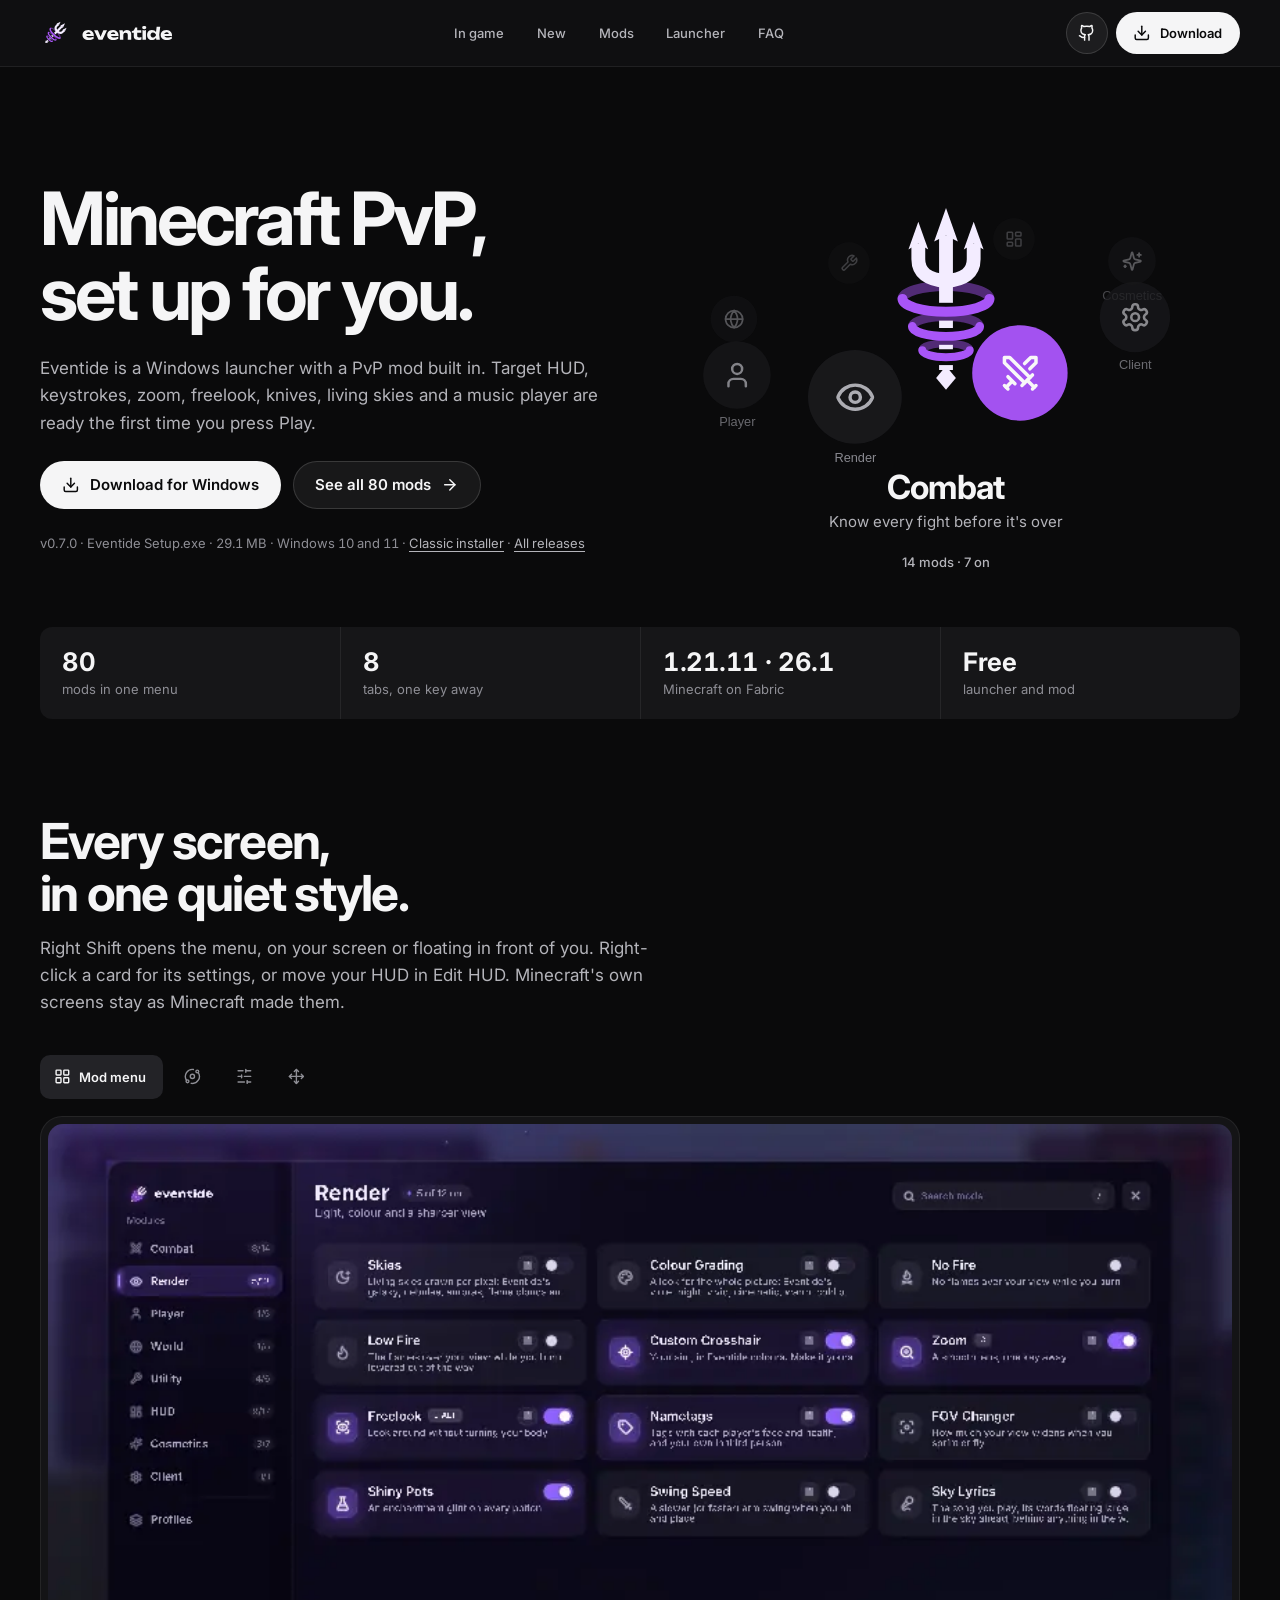
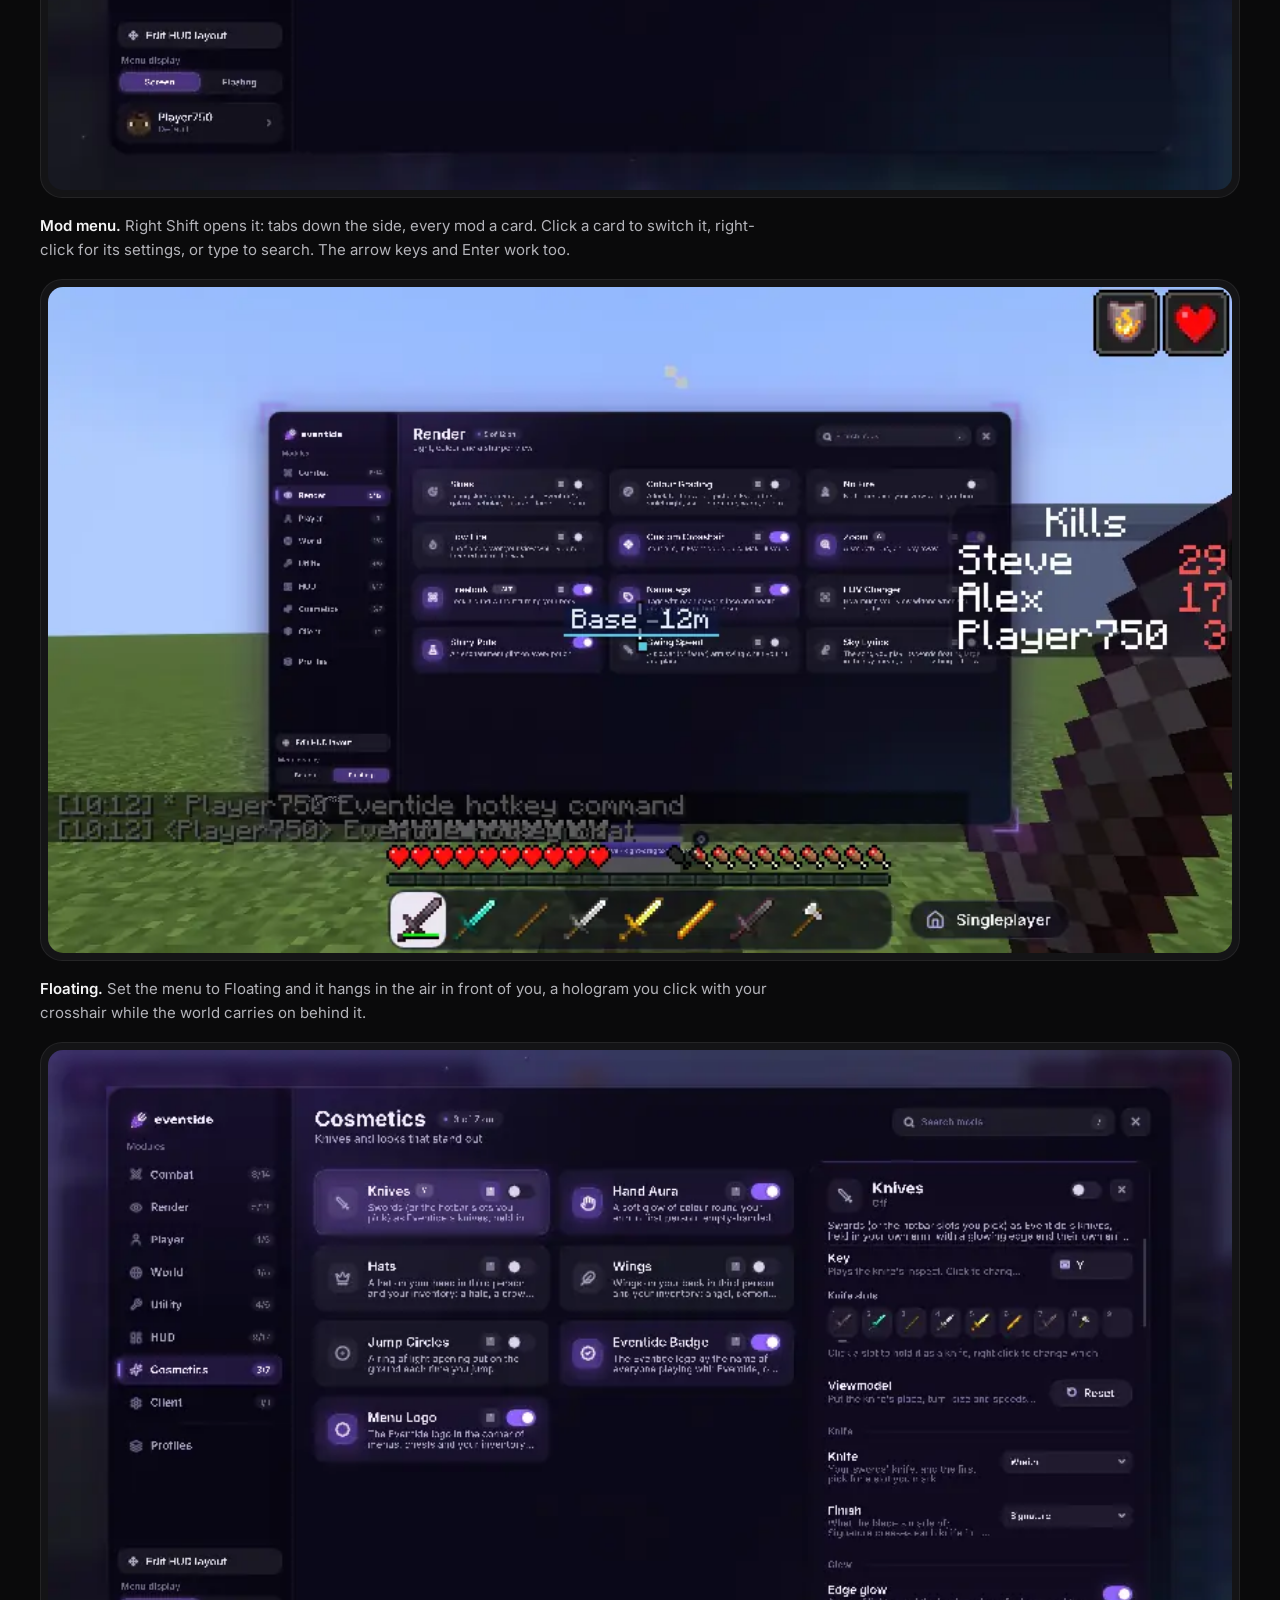
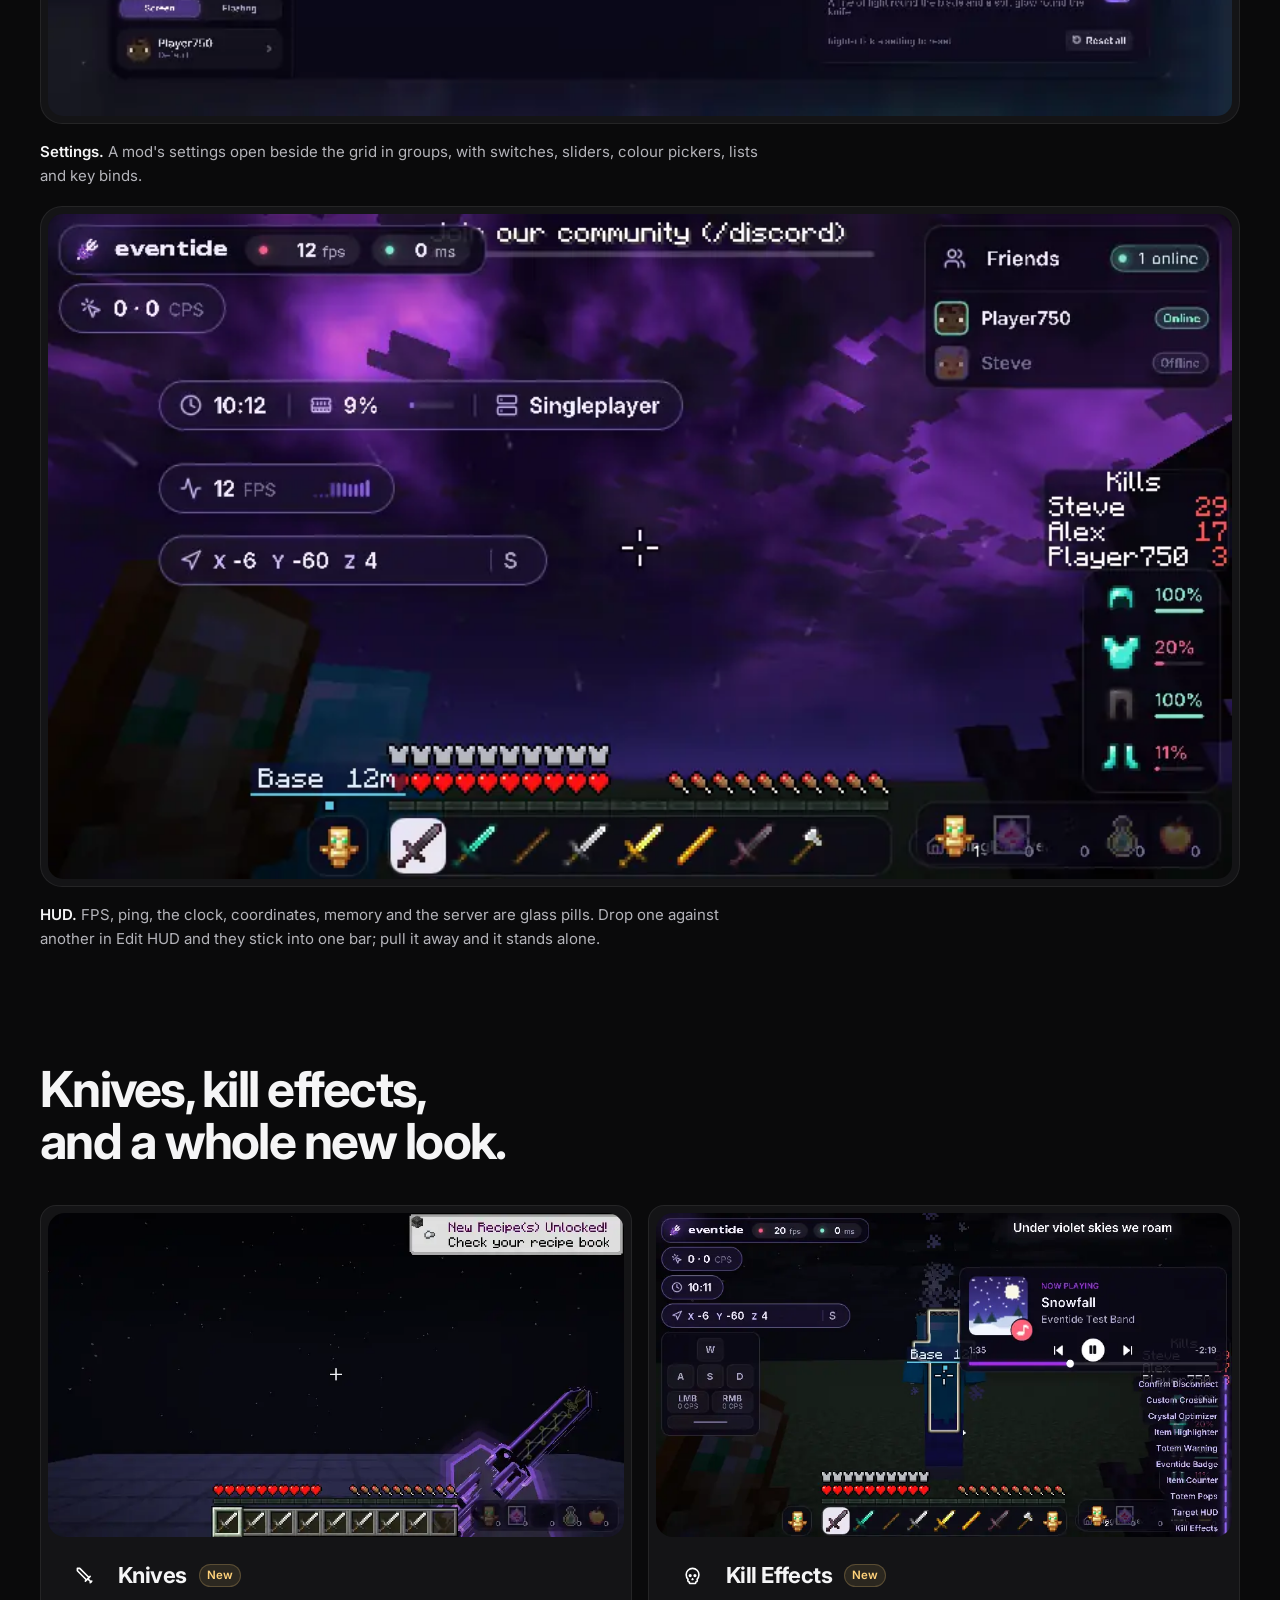
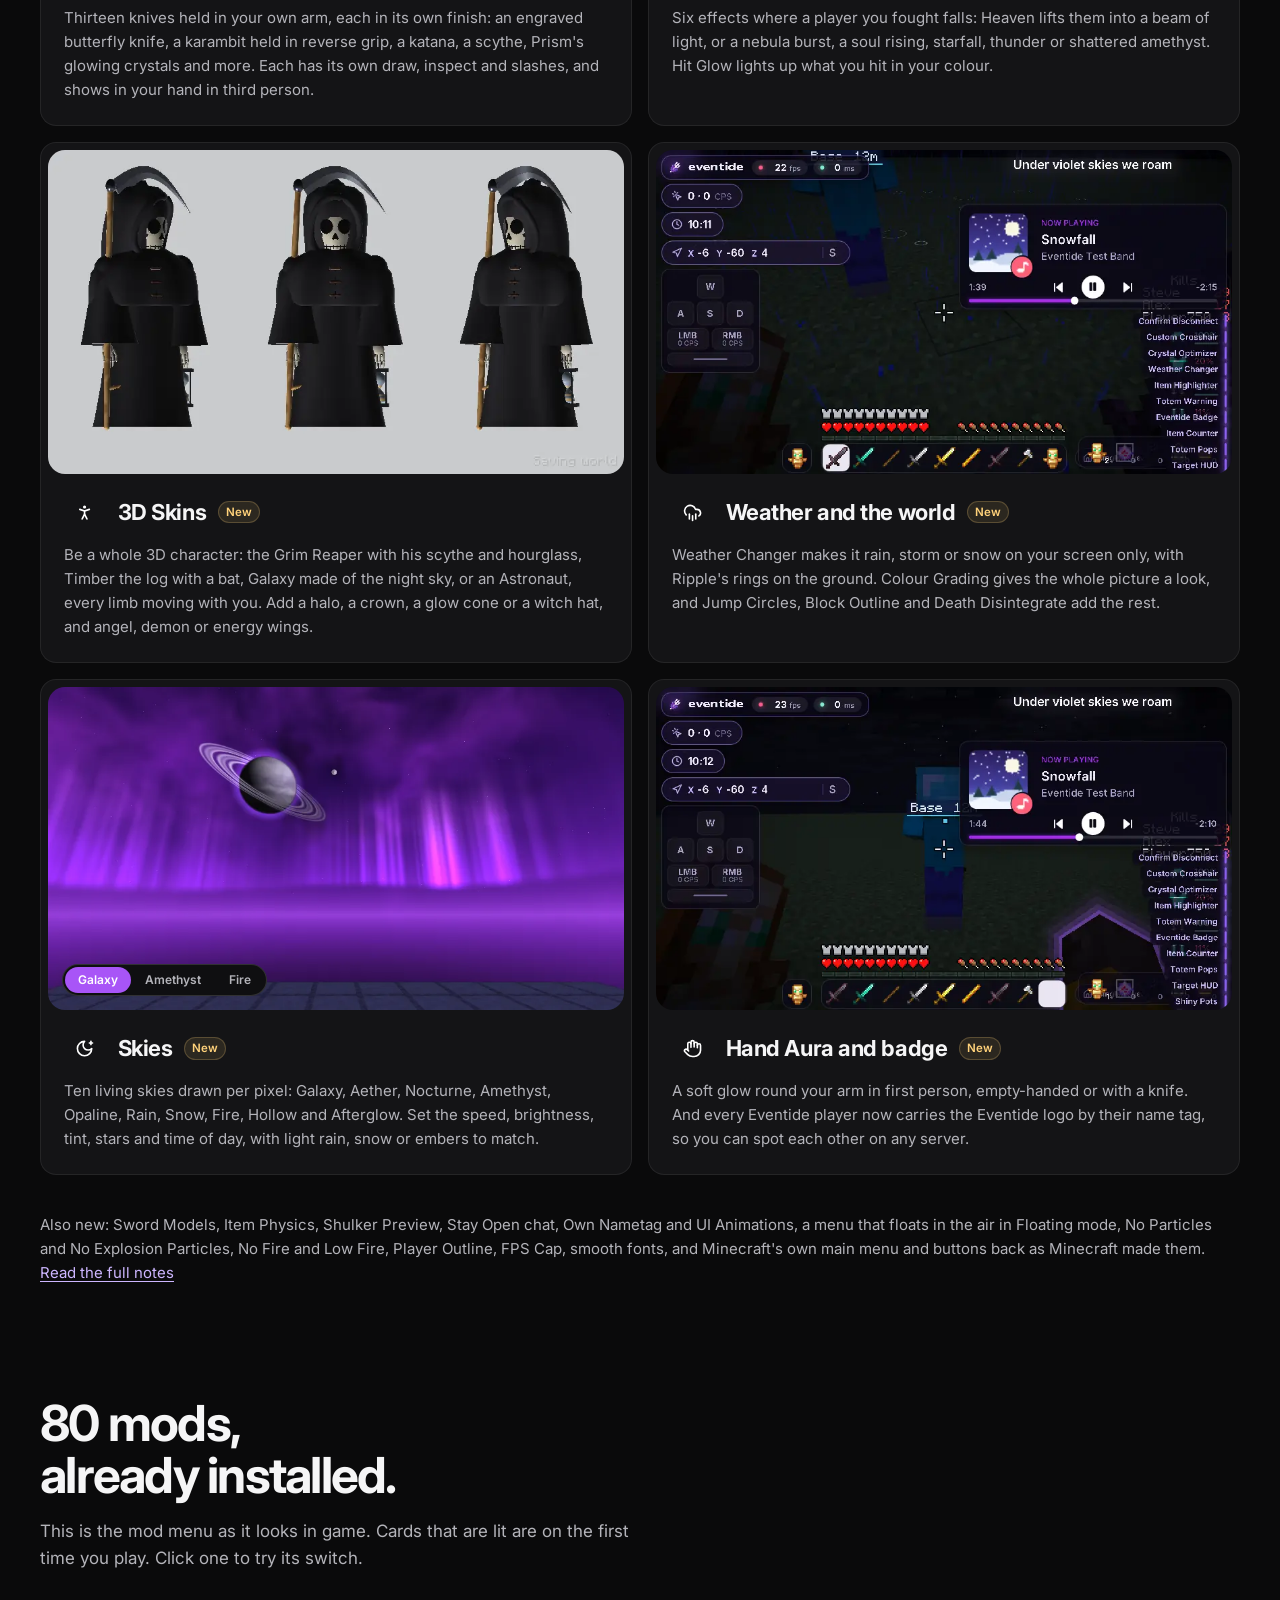
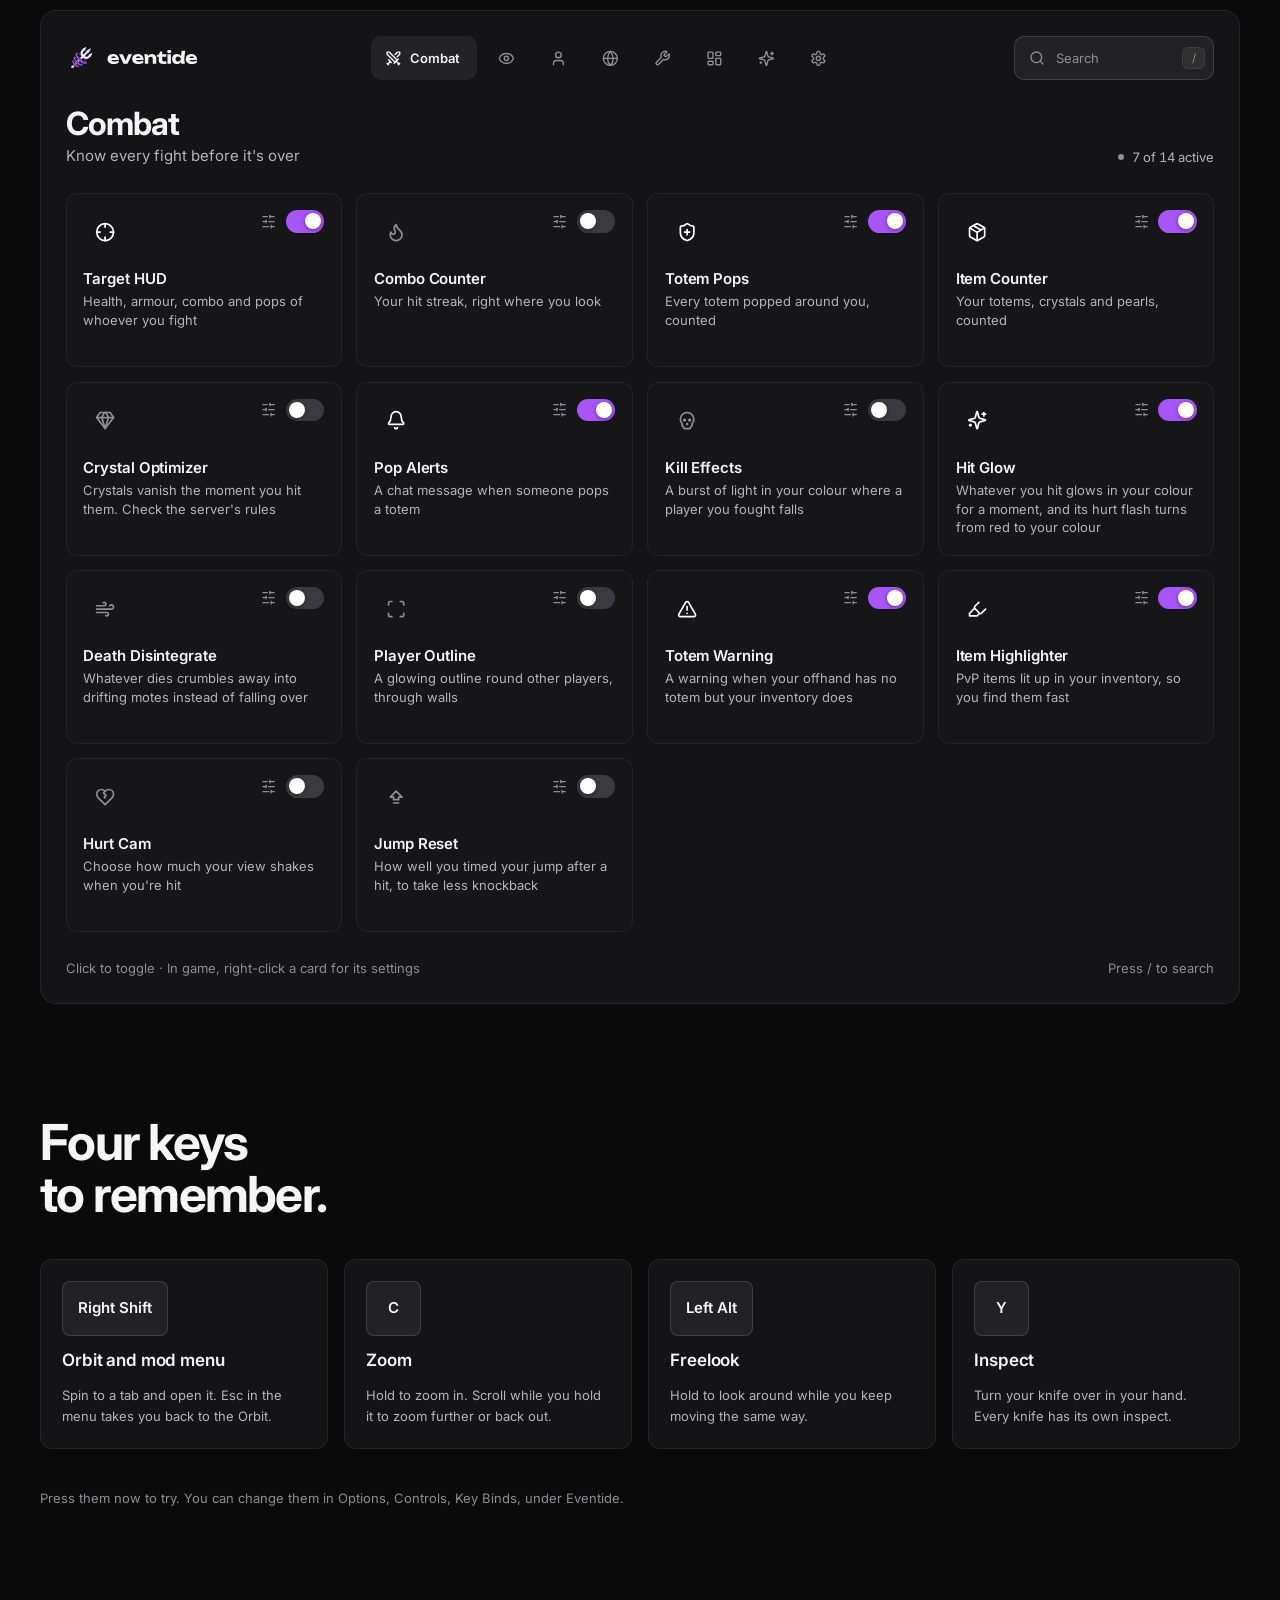
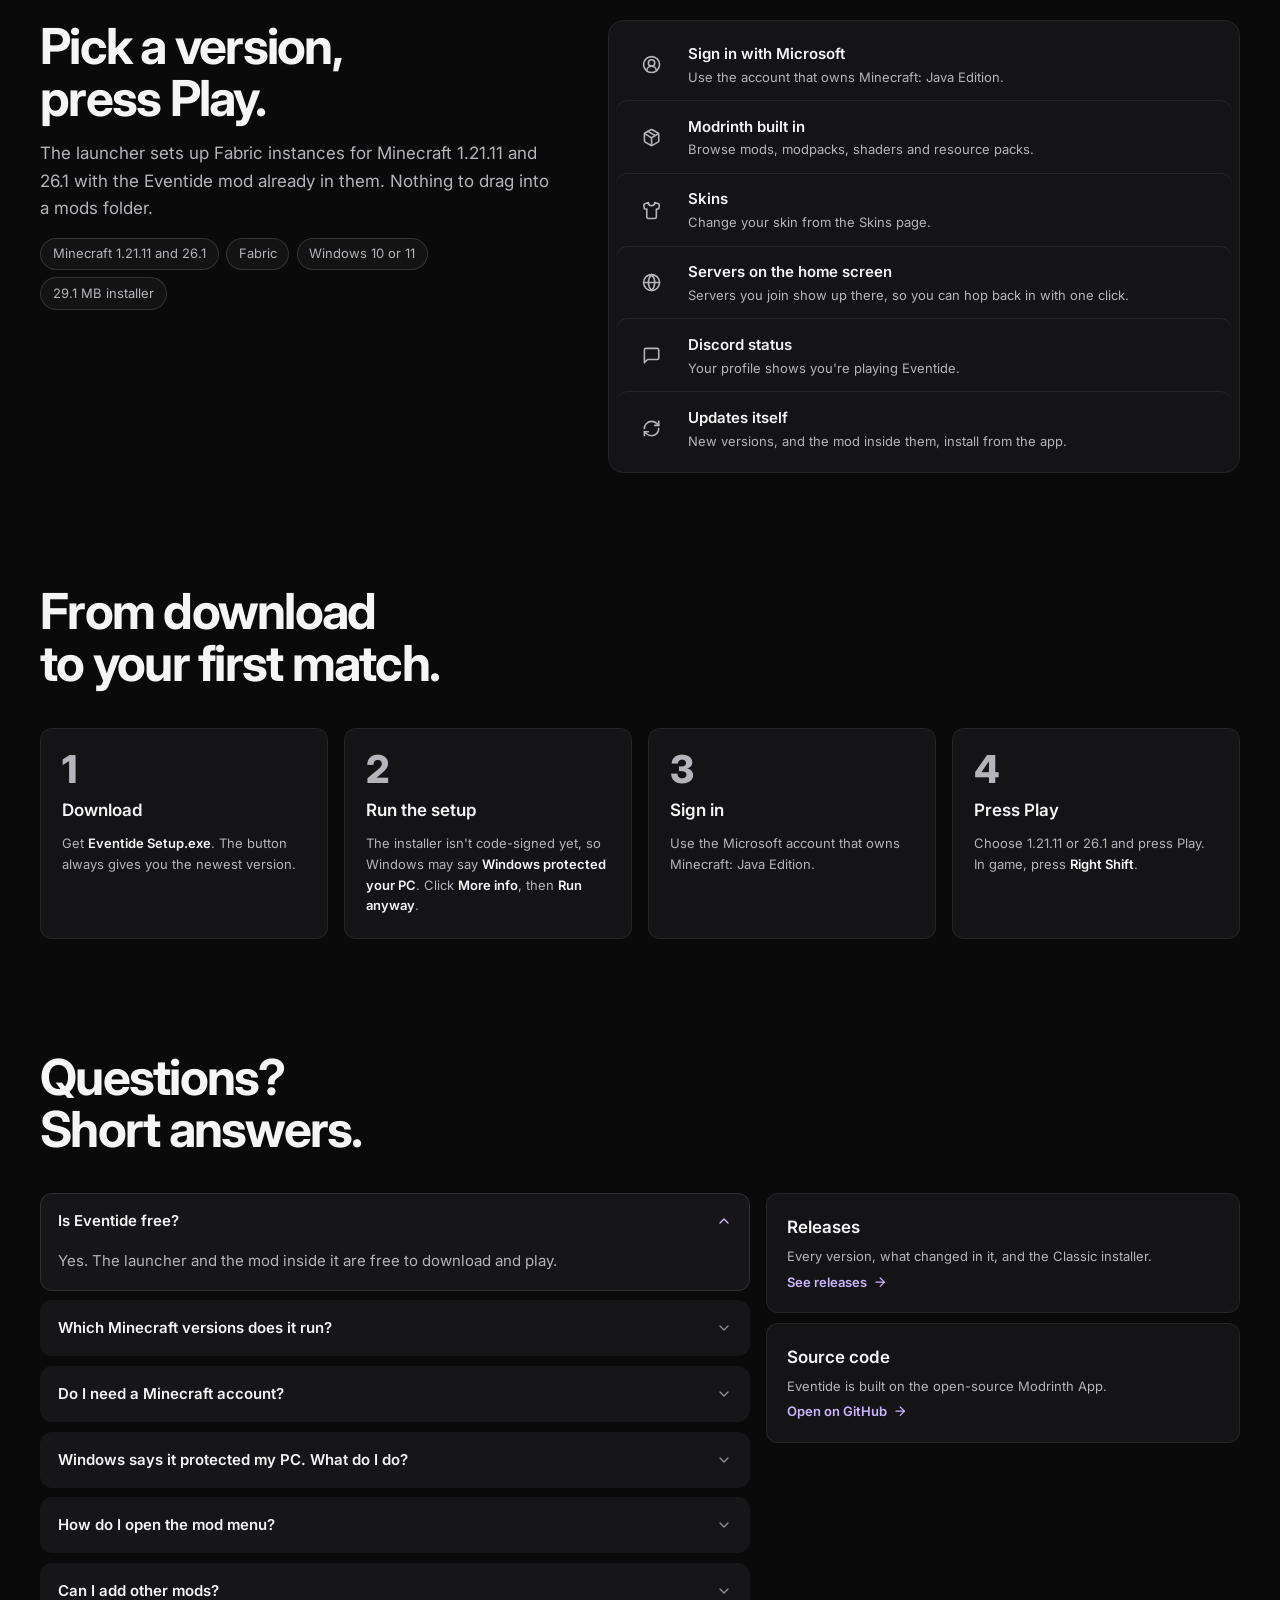
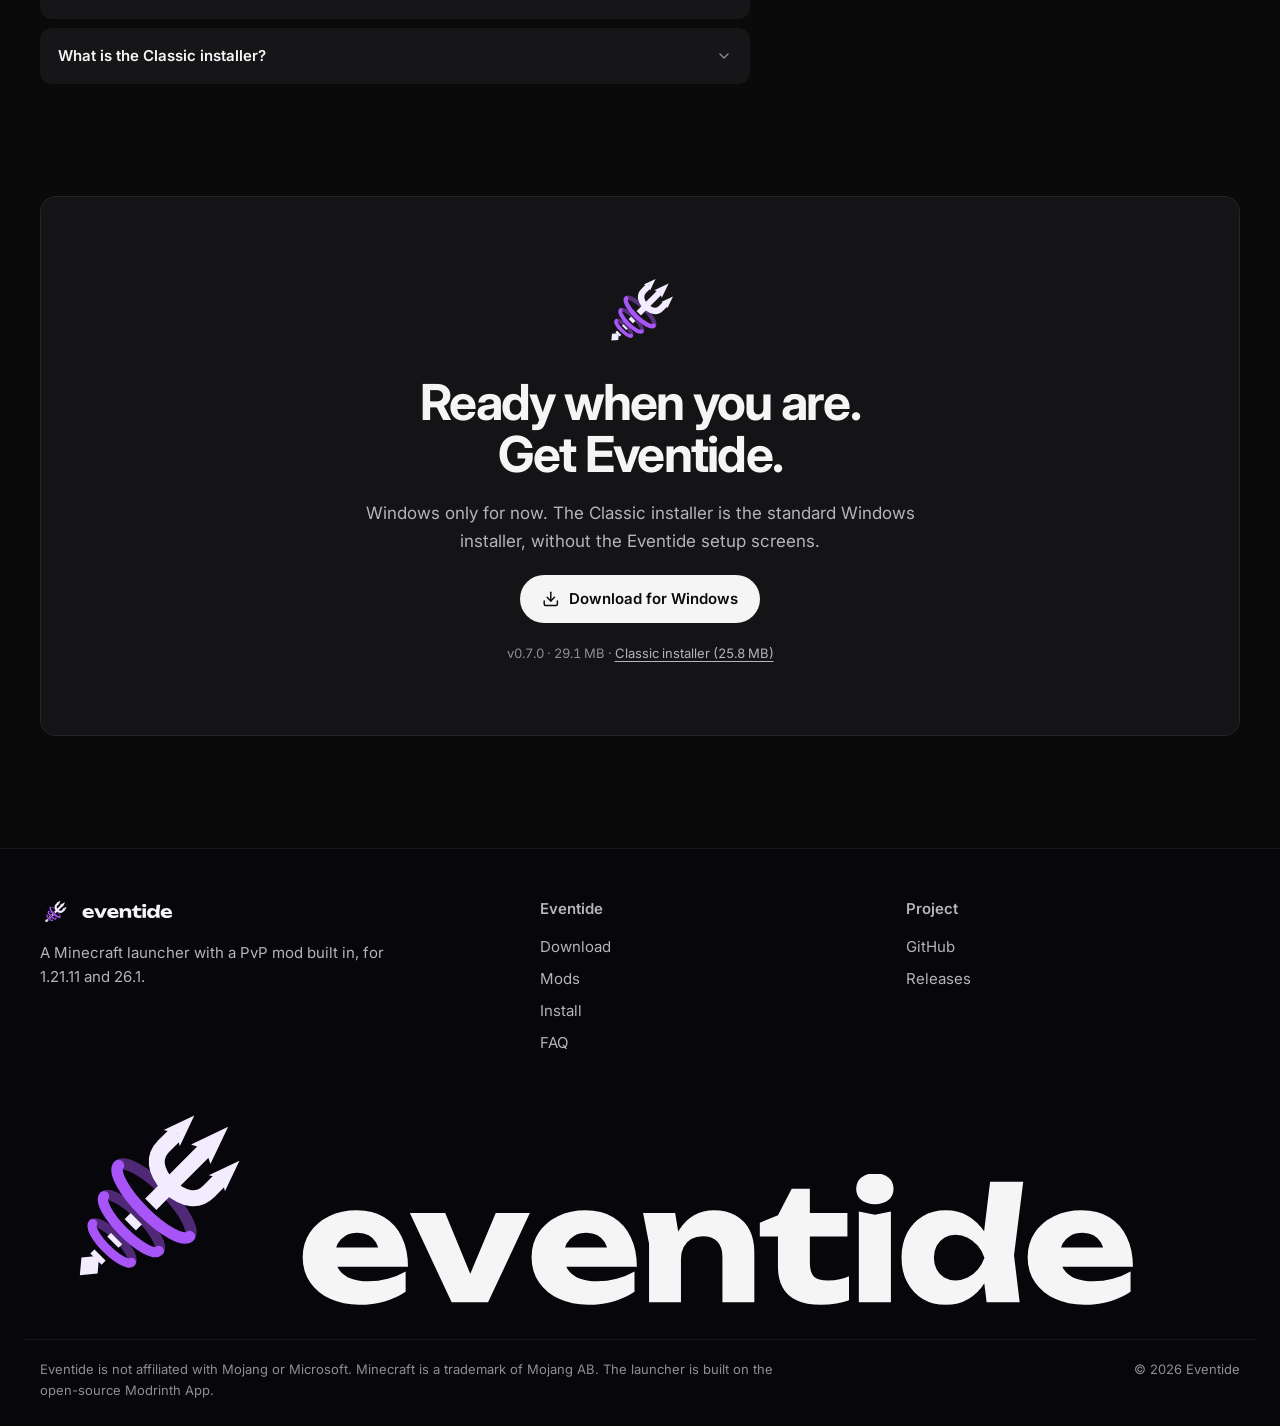
==== commit 02d203fc: "Website: 80 mods, the rebuilt 3D skins and the new list mods Co-Authored-By: Claude Opus 5.5 <norepl" ====
--- a/website/index.html
+++ b/website/index.html
@@ -1797,7 +1797,7 @@
 	}
 </style>
 
-<svg width="0" height="0" style="position:absolute;overflow:hidden" aria-hidden="true" focusable="false"><defs><linearGradient id="g-three" gradientUnits="userSpaceOnUse" x1="4.38" y1="-2.33" x2="19.62" y2="26.33"><stop offset="0" stop-color="#ede2ff"/><stop offset="1" stop-color="#b43df5"/></linearGradient><linearGradient id="g-ring" gradientUnits="userSpaceOnUse" x1="0" y1="0" x2="24" y2="0"><stop offset="0" stop-color="#6a2cff"/><stop offset="1" stop-color="#e05cf0"/></linearGradient><linearGradient id="g-orbit" gradientUnits="userSpaceOnUse" x1="70" y1="0" x2="930" y2="0"><stop offset="0" stop-color="#6a2cff"/><stop offset="1" stop-color="#e05cf0"/></linearGradient><radialGradient id="g-spark"><stop offset="0" stop-color="#eba2ff" stop-opacity="0.9"/><stop offset="1" stop-color="#eba2ff" stop-opacity="0"/></radialGradient></defs><symbol id="i-badge-check" viewBox="0 0 24 24"><path d="M3.85 8.62a4 4 0 0 1 4.78-4.77 4 4 0 0 1 6.74 0 4 4 0 0 1 4.78 4.78 4 4 0 0 1 0 6.74 4 4 0 0 1-4.77 4.78 4 4 0 0 1-6.75 0 4 4 0 0 1-4.78-4.77 4 4 0 0 1 0-6.76Z"/><path d="m9 12 2 2 4-4"/></symbol><symbol id="i-bomb" viewBox="0 0 24 24"><path d="M2 13a9 9 0 1 0 18 0a9 9 0 1 0 -18 0"/><path d="M14.35 4.65 16.3 2.7a2.41 2.41 0 0 1 3.4 0l1.6 1.6a2.4 2.4 0 0 1 0 3.4l-1.95 1.95"/><path d="m22 2-1.5 1.5"/></symbol><symbol id="i-box" viewBox="0 0 24 24"><path d="M21 8a2 2 0 0 0-1-1.73l-7-4a2 2 0 0 0-2 0l-7 4A2 2 0 0 0 3 8v8a2 2 0 0 0 1 1.73l7 4a2 2 0 0 0 2 0l7-4A2 2 0 0 0 21 16Z"/><path d="m3.3 7 8.7 5 8.7-5"/><path d="M12 22V12"/></symbol><symbol id="i-circle-dot" viewBox="0 0 24 24"><path d="M2 12A10 10 0 1 0 22 12A10 10 0 1 0 2 12Z"/><path d="M11 12A1 1 0 1 0 13 12A1 1 0 1 0 11 12Z"/></symbol><symbol id="i-cloud-rain" viewBox="0 0 24 24"><path d="M4 14.899A7 7 0 1 1 15.71 8h1.79a4.5 4.5 0 0 1 2.5 8.242"/><path d="M16 14v6"/><path d="M8 14v6"/><path d="M12 16v6"/></symbol><symbol id="i-crown" viewBox="0 0 24 24"><path d="M11.562 3.266a.5.5 0 0 1 .876 0L15.39 8.87a1 1 0 0 0 1.516.294L21.183 5.5a.5.5 0 0 1 .798.519l-2.834 10.246a1 1 0 0 1-.956.734H5.81a1 1 0 0 1-.957-.734L2.02 6.02a.5.5 0 0 1 .798-.519l4.276 3.664a1 1 0 0 0 1.516-.294z"/><path d="M5 21h14"/></symbol><symbol id="i-droplets" viewBox="0 0 24 24"><path d="M7 16.3c2.2 0 4-1.83 4-4.05 0-1.16-.57-2.26-1.71-3.19S7.29 6.75 7 5.3c-.29 1.45-1.14 2.84-2.29 3.76S3 11.1 3 12.25c0 2.22 1.8 4.05 4 4.05z"/><path d="M12.56 6.6A10.97 10.97 0 0 0 14 3.02c.5 2.5 2 4.9 4 6.5s3 3.5 3 5.5a6.98 6.98 0 0 1-11.91 4.97"/></symbol><symbol id="i-eye-off" viewBox="0 0 24 24"><path d="M10.733 5.076a10.744 10.744 0 0 1 11.205 6.575 1 1 0 0 1 0 .696 10.747 10.747 0 0 1-1.444 2.49"/><path d="M14.084 14.158a3 3 0 0 1-4.242-4.242"/><path d="M17.479 17.499a10.75 10.75 0 0 1-15.417-5.151 1 1 0 0 1 0-.696 10.75 10.75 0 0 1 4.446-5.143"/><path d="m2 2 20 20"/></symbol><symbol id="i-feather" viewBox="0 0 24 24"><path d="M12.67 19a2 2 0 0 0 1.416-.588l6.154-6.172a6 6 0 0 0-8.49-8.49L5.586 9.914A2 2 0 0 0 5 11.328V18a1 1 0 0 0 1 1z"/><path d="M16 8 2 22"/><path d="M17.5 15H9"/></symbol><symbol id="i-flame-kindling" viewBox="0 0 24 24"><path d="M12 2c1 3 2.5 3.5 3.5 4.5A5 5 0 0 1 17 10a5 5 0 1 1-10 0c0-.3 0-.6.1-.9a2 2 0 1 0 3.3-2C8 4.5 11 2 12 2Z"/><path d="m5 22 14-4"/><path d="m5 18 14 4"/></symbol><symbol id="i-hand" viewBox="0 0 24 24"><path d="M18 11V6a2 2 0 0 0-2-2a2 2 0 0 0-2 2"/><path d="M14 10V4a2 2 0 0 0-2-2a2 2 0 0 0-2 2v2"/><path d="M10 10.5V6a2 2 0 0 0-2-2a2 2 0 0 0-2 2v8"/><path d="M18 8a2 2 0 1 1 4 0v6a8 8 0 0 1-8 8h-2c-2.8 0-4.5-.86-5.99-2.34l-3.6-3.6a2 2 0 0 1 2.83-2.82L7 15"/></symbol><symbol id="i-memory-stick" viewBox="0 0 24 24"><path d="M6 19v-3"/><path d="M10 19v-3"/><path d="M14 19v-3"/><path d="M18 19v-3"/><path d="M8 11V9"/><path d="M16 11V9"/><path d="M12 11V9"/><path d="M2 15h20"/><path d="M2 7a2 2 0 0 1 2-2h16a2 2 0 0 1 2 2v1.1a2 2 0 0 0 0 3.837V17a2 2 0 0 1-2 2H4a2 2 0 0 1-2-2v-5.1a2 2 0 0 0 0-3.837Z"/></symbol><symbol id="i-panels-top-left" viewBox="0 0 24 24"><path d="M5 3H19A2 2 0 0 1 21 5V19A2 2 0 0 1 19 21H5A2 2 0 0 1 3 19V5A2 2 0 0 1 5 3Z"/><path d="M3 9h18"/><path d="M9 21V9"/></symbol><symbol id="i-person-standing" viewBox="0 0 24 24"><path d="M11 5a1 1 0 1 0 2 0a1 1 0 1 0 -2 0"/><path d="m9 20 3-6 3 6"/><path d="m6 8 6 2 6-2"/><path d="M12 10v4"/></symbol><symbol id="i-scan" viewBox="0 0 24 24"><path d="M3 7V5a2 2 0 0 1 2-2h2"/><path d="M17 3h2a2 2 0 0 1 2 2v2"/><path d="M21 17v2a2 2 0 0 1-2 2h-2"/><path d="M7 21H5a2 2 0 0 1-2-2v-2"/></symbol><symbol id="i-server" viewBox="0 0 24 24"><path d="M4 2h16a2 2 0 0 1 2 2v4a2 2 0 0 1-2 2H4a2 2 0 0 1-2-2V4a2 2 0 0 1 2-2Z"/><path d="M4 14h16a2 2 0 0 1 2 2v4a2 2 0 0 1-2 2H4a2 2 0 0 1-2-2v-4a2 2 0 0 1 2-2Z"/><path d="M6 6h.01"/><path d="M6 18h.01"/></symbol><symbol id="i-skull" viewBox="0 0 24 24"><path d="m12.5 17-.5-1-.5 1h1z"/><path d="M15 22a1 1 0 0 0 1-1v-1a2 2 0 0 0 1.56-3.25 8 8 0 1 0-11.12 0A2 2 0 0 0 8 20v1a1 1 0 0 0 1 1z"/><path d="M14 12A1 1 0 1 0 16 12A1 1 0 1 0 14 12Z"/><path d="M8 12A1 1 0 1 0 10 12A1 1 0 1 0 8 12Z"/></symbol><symbol id="i-wind" viewBox="0 0 24 24"><path d="M12.8 19.6A2 2 0 1 0 14 16H2"/><path d="M17.5 8a2.5 2.5 0 1 1 2 4H2"/><path d="M9.8 4.4A2 2 0 1 1 11 8H2"/></symbol><symbol id="i-activity" viewBox="0 0 24 24"><path d="M22 12h-2.48a2 2 0 0 0-1.93 1.46l-2.35 8.36a.25.25 0 0 1-.48 0L9.24 2.18a.25.25 0 0 0-.48 0l-2.35 8.36A2 2 0 0 1 4.49 12H2"/></symbol><symbol id="i-arrow-big-up-dash" viewBox="0 0 24 24"><path d="M9 19h6"/><path d="M9 15v-3H5l7-7 7 7h-4v3H9z"/></symbol><symbol id="i-arrow-right" viewBox="0 0 24 24"><path d="M5 12h14"/><path d="m12 5 7 7-7 7"/></symbol><symbol id="i-badge" viewBox="0 0 24 24"><path d="M3.85 8.62a4 4 0 0 1 4.78-4.77 4 4 0 0 1 6.74 0 4 4 0 0 1 4.78 4.78 4 4 0 0 1 0 6.74 4 4 0 0 1-4.77 4.78 4 4 0 0 1-6.75 0 4 4 0 0 1-4.78-4.77 4 4 0 0 1 0-6.76Z"/></symbol><symbol id="i-bell" viewBox="0 0 24 24"><path d="M10.268 21a2 2 0 0 0 3.464 0"/><path d="M3.262 15.326A1 1 0 0 0 4 17h16a1 1 0 0 0 .74-1.673C19.41 13.956 18 12.499 18 8A6 6 0 0 0 6 8c0 4.499-1.411 5.956-2.738 7.326"/></symbol><symbol id="i-boxes" viewBox="0 0 24 24"><path d="M2.97 12.92A2 2 0 0 0 2 14.63v3.24a2 2 0 0 0 .97 1.71l3 1.8a2 2 0 0 0 2.06 0L12 19v-5.5l-5-3-4.03 2.42Z"/><path d="m7 16.5-4.74-2.85"/><path d="m7 16.5 5-3"/><path d="M7 16.5v5.17"/><path d="M12 13.5V19l3.97 2.38a2 2 0 0 0 2.06 0l3-1.8a2 2 0 0 0 .97-1.71v-3.24a2 2 0 0 0-.97-1.71L17 10.5l-5 3Z"/><path d="m17 16.5-5-3"/><path d="m17 16.5 4.74-2.85"/><path d="M17 16.5v5.17"/><path d="M7.97 4.42A2 2 0 0 0 7 6.13v4.37l5 3 5-3V6.13a2 2 0 0 0-.97-1.71l-3-1.8a2 2 0 0 0-2.06 0l-3 1.8Z"/><path d="M12 8 7.26 5.15"/><path d="m12 8 4.74-2.85"/><path d="M12 13.5V8"/></symbol><symbol id="i-chevron-down" viewBox="0 0 24 24"><path d="m6 9 6 6 6-6"/></symbol><symbol id="i-circle-user-round" viewBox="0 0 24 24"><path d="M18 20a6 6 0 0 0-12 0"/><path d="M8 10A4 4 0 1 0 16 10A4 4 0 1 0 8 10Z"/><path d="M2 12A10 10 0 1 0 22 12A10 10 0 1 0 2 12Z"/></symbol><symbol id="i-clock" viewBox="0 0 24 24"><path d="M2 12A10 10 0 1 0 22 12A10 10 0 1 0 2 12Z"/><path d="M12 6L12 12L16 14"/></symbol><symbol id="i-cloud-fog" viewBox="0 0 24 24"><path d="M4 14.899A7 7 0 1 1 15.71 8h1.79a4.5 4.5 0 0 1 2.5 8.242"/><path d="M16 17H7"/><path d="M17 21H9"/></symbol><symbol id="i-command" viewBox="0 0 24 24"><path d="M15 6v12a3 3 0 1 0 3-3H6a3 3 0 1 0 3 3V6a3 3 0 1 0-3 3h12a3 3 0 1 0-3-3"/></symbol><symbol id="i-compass" viewBox="0 0 24 24"><path d="m16.24 7.76-1.804 5.411a2 2 0 0 1-1.265 1.265L7.76 16.24l1.804-5.411a2 2 0 0 1 1.265-1.265z"/><path d="M2 12A10 10 0 1 0 22 12A10 10 0 1 0 2 12Z"/></symbol><symbol id="i-crosshair" viewBox="0 0 24 24"><path d="M2 12A10 10 0 1 0 22 12A10 10 0 1 0 2 12Z"/><path d="M22 12L18 12"/><path d="M6 12L2 12"/><path d="M12 6L12 2"/><path d="M12 22L12 18"/></symbol><symbol id="i-download" viewBox="0 0 24 24"><path d="M21 15v4a2 2 0 0 1-2 2H5a2 2 0 0 1-2-2v-4"/><path d="M7 10L12 15L17 10"/><path d="M12 15L12 3"/></symbol><symbol id="i-eye" viewBox="0 0 24 24"><path d="M2.062 12.348a1 1 0 0 1 0-.696 10.75 10.75 0 0 1 19.876 0 1 1 0 0 1 0 .696 10.75 10.75 0 0 1-19.876 0"/><path d="M9 12A3 3 0 1 0 15 12A3 3 0 1 0 9 12Z"/></symbol><symbol id="i-flame" viewBox="0 0 24 24"><path d="M8.5 14.5A2.5 2.5 0 0 0 11 12c0-1.38-.5-2-1-3-1.072-2.143-.224-4.054 2-6 .5 2.5 2 4.9 4 6.5 2 1.6 3 3.5 3 5.5a7 7 0 1 1-14 0c0-1.153.433-2.294 1-3a2.5 2.5 0 0 0 2.5 2.5z"/></symbol><symbol id="i-flask-conical" viewBox="0 0 24 24"><path d="M14 2v6a2 2 0 0 0 .245.96l5.51 10.08A2 2 0 0 1 18 22H6a2 2 0 0 1-1.755-2.96l5.51-10.08A2 2 0 0 0 10 8V2"/><path d="M6.453 15h11.094"/><path d="M8.5 2h7"/></symbol><symbol id="i-flask-round" viewBox="0 0 24 24"><path d="M10 2v6.292a7 7 0 1 0 4 0V2"/><path d="M5 15h14"/><path d="M8.5 2h7"/></symbol><symbol id="i-focus" viewBox="0 0 24 24"><path d="M9 12A3 3 0 1 0 15 12A3 3 0 1 0 9 12Z"/><path d="M3 7V5a2 2 0 0 1 2-2h2"/><path d="M17 3h2a2 2 0 0 1 2 2v2"/><path d="M21 17v2a2 2 0 0 1-2 2h-2"/><path d="M7 21H5a2 2 0 0 1-2-2v-2"/></symbol><symbol id="i-footprints" viewBox="0 0 24 24"><path d="M4 16v-2.38C4 11.5 2.97 10.5 3 8c.03-2.72 1.49-6 4.5-6C9.37 2 10 3.8 10 5.5c0 3.11-2 5.66-2 8.68V16a2 2 0 1 1-4 0Z"/><path d="M20 20v-2.38c0-2.12 1.03-3.12 1-5.62-.03-2.72-1.49-6-4.5-6C14.63 6 14 7.8 14 9.5c0 3.11 2 5.66 2 8.68V20a2 2 0 1 0 4 0Z"/><path d="M16 17h4"/><path d="M4 13h4"/></symbol><symbol id="i-gamepad-2" viewBox="0 0 24 24"><path d="M6 11L10 11"/><path d="M8 9L8 13"/><path d="M15 12L15.01 12"/><path d="M18 10L18.01 10"/><path d="M17.32 5H6.68a4 4 0 0 0-3.978 3.59c-.006.052-.01.101-.017.152C2.604 9.416 2 14.456 2 16a3 3 0 0 0 3 3c1 0 1.5-.5 2-1l1.414-1.414A2 2 0 0 1 9.828 16h4.344a2 2 0 0 1 1.414.586L17 18c.5.5 1 1 2 1a3 3 0 0 0 3-3c0-1.545-.604-6.584-.685-7.258-.007-.05-.011-.1-.017-.151A4 4 0 0 0 17.32 5z"/></symbol><symbol id="i-gauge" viewBox="0 0 24 24"><path d="m12 14 4-4"/><path d="M3.34 19a10 10 0 1 1 17.32 0"/></symbol><symbol id="i-gem" viewBox="0 0 24 24"><path d="M6 3h12l4 6-10 13L2 9Z"/><path d="M11 3 8 9l4 13 4-13-3-6"/><path d="M2 9h20"/></symbol><symbol id="i-github" viewBox="0 0 24 24"><path d="M15 22v-4a4.8 4.8 0 0 0-1-3.5c3 0 6-2 6-5.5.08-1.25-.27-2.48-1-3.5.28-1.15.28-2.35 0-3.5 0 0-1 0-3 1.5-2.64-.5-5.36-.5-8 0C6 2 5 2 5 2c-.3 1.15-.3 2.35 0 3.5A5.403 5.403 0 0 0 4 9c0 3.5 3 5.5 6 5.5-.39.49-.68 1.05-.85 1.65-.17.6-.22 1.23-.15 1.85v4"/><path d="M9 18c-4.51 2-5-2-7-2"/></symbol><symbol id="i-globe" viewBox="0 0 24 24"><path d="M2 12A10 10 0 1 0 22 12A10 10 0 1 0 2 12Z"/><path d="M12 2a14.5 14.5 0 0 0 0 20 14.5 14.5 0 0 0 0-20"/><path d="M2 12h20"/></symbol><symbol id="i-heart-crack" viewBox="0 0 24 24"><path d="M19 14c1.49-1.46 3-3.21 3-5.5A5.5 5.5 0 0 0 16.5 3c-1.76 0-3 .5-4.5 2-1.5-1.5-2.74-2-4.5-2A5.5 5.5 0 0 0 2 8.5c0 2.3 1.5 4.05 3 5.5l7 7Z"/><path d="m12 13-1-1 2-2-3-3 2-2"/></symbol><symbol id="i-highlighter" viewBox="0 0 24 24"><path d="m9 11-6 6v3h9l3-3"/><path d="m22 12-4.6 4.6a2 2 0 0 1-2.8 0l-5.2-5.2a2 2 0 0 1 0-2.8L14 4"/></symbol><symbol id="i-house" viewBox="0 0 24 24"><path d="M15 21v-8a1 1 0 0 0-1-1h-4a1 1 0 0 0-1 1v8"/><path d="M3 10a2 2 0 0 1 .709-1.528l7-5.999a2 2 0 0 1 2.582 0l7 5.999A2 2 0 0 1 21 10v9a2 2 0 0 1-2 2H5a2 2 0 0 1-2-2z"/></symbol><symbol id="i-info" viewBox="0 0 24 24"><path d="M2 12A10 10 0 1 0 22 12A10 10 0 1 0 2 12Z"/><path d="M12 16v-4"/><path d="M12 8h.01"/></symbol><symbol id="i-keyboard" viewBox="0 0 24 24"><path d="M10 8h.01"/><path d="M12 12h.01"/><path d="M14 8h.01"/><path d="M16 12h.01"/><path d="M18 8h.01"/><path d="M6 8h.01"/><path d="M7 16h10"/><path d="M8 12h.01"/><path d="M4 4H20A2 2 0 0 1 22 6V18A2 2 0 0 1 20 20H4A2 2 0 0 1 2 18V6A2 2 0 0 1 4 4Z"/></symbol><symbol id="i-layers" viewBox="0 0 24 24"><path d="M12.83 2.18a2 2 0 0 0-1.66 0L2.6 6.08a1 1 0 0 0 0 1.83l8.58 3.91a2 2 0 0 0 1.66 0l8.58-3.9a1 1 0 0 0 0-1.83z"/><path d="M2 12a1 1 0 0 0 .58.91l8.6 3.91a2 2 0 0 0 1.65 0l8.58-3.9A1 1 0 0 0 22 12"/><path d="M2 17a1 1 0 0 0 .58.91l8.6 3.91a2 2 0 0 0 1.65 0l8.58-3.9A1 1 0 0 0 22 17"/></symbol><symbol id="i-layout-dashboard" viewBox="0 0 24 24"><path d="M4 3H9A1 1 0 0 1 10 4V11A1 1 0 0 1 9 12H4A1 1 0 0 1 3 11V4A1 1 0 0 1 4 3Z"/><path d="M15 3H20A1 1 0 0 1 21 4V7A1 1 0 0 1 20 8H15A1 1 0 0 1 14 7V4A1 1 0 0 1 15 3Z"/><path d="M15 12H20A1 1 0 0 1 21 13V20A1 1 0 0 1 20 21H15A1 1 0 0 1 14 20V13A1 1 0 0 1 15 12Z"/><path d="M4 16H9A1 1 0 0 1 10 17V20A1 1 0 0 1 9 21H4A1 1 0 0 1 3 20V17A1 1 0 0 1 4 16Z"/></symbol><symbol id="i-layout-grid" viewBox="0 0 24 24"><path d="M4 3H9A1 1 0 0 1 10 4V9A1 1 0 0 1 9 10H4A1 1 0 0 1 3 9V4A1 1 0 0 1 4 3Z"/><path d="M15 3H20A1 1 0 0 1 21 4V9A1 1 0 0 1 20 10H15A1 1 0 0 1 14 9V4A1 1 0 0 1 15 3Z"/><path d="M15 14H20A1 1 0 0 1 21 15V20A1 1 0 0 1 20 21H15A1 1 0 0 1 14 20V15A1 1 0 0 1 15 14Z"/><path d="M4 14H9A1 1 0 0 1 10 15V20A1 1 0 0 1 9 21H4A1 1 0 0 1 3 20V15A1 1 0 0 1 4 14Z"/></symbol><symbol id="i-list" viewBox="0 0 24 24"><path d="M3 12h.01"/><path d="M3 18h.01"/><path d="M3 6h.01"/><path d="M8 12h13"/><path d="M8 18h13"/><path d="M8 6h13"/></symbol><symbol id="i-list-ordered" viewBox="0 0 24 24"><path d="M10 12h11"/><path d="M10 18h11"/><path d="M10 6h11"/><path d="M4 10h2"/><path d="M4 6h1v4"/><path d="M6 18H4c0-1 2-2 2-3s-1-1.5-2-1"/></symbol><symbol id="i-locate-fixed" viewBox="0 0 24 24"><path d="M2 12L5 12"/><path d="M19 12L22 12"/><path d="M12 2L12 5"/><path d="M12 19L12 22"/><path d="M5 12A7 7 0 1 0 19 12A7 7 0 1 0 5 12Z"/><path d="M9 12A3 3 0 1 0 15 12A3 3 0 1 0 9 12Z"/></symbol><symbol id="i-log-out" viewBox="0 0 24 24"><path d="M9 21H5a2 2 0 0 1-2-2V5a2 2 0 0 1 2-2h4"/><path d="M16 17L21 12L16 7"/><path d="M21 12L9 12"/></symbol><symbol id="i-map-pin" viewBox="0 0 24 24"><path d="M20 10c0 4.993-5.539 10.193-7.399 11.799a1 1 0 0 1-1.202 0C9.539 20.193 4 14.993 4 10a8 8 0 0 1 16 0"/><path d="M9 10A3 3 0 1 0 15 10A3 3 0 1 0 9 10Z"/></symbol><symbol id="i-maximize" viewBox="0 0 24 24"><path d="M8 3H5a2 2 0 0 0-2 2v3"/><path d="M21 8V5a2 2 0 0 0-2-2h-3"/><path d="M3 16v3a2 2 0 0 0 2 2h3"/><path d="M16 21h3a2 2 0 0 0 2-2v-3"/></symbol><symbol id="i-message-circle" viewBox="0 0 24 24"><path d="M7.9 20A9 9 0 1 0 4 16.1L2 22Z"/></symbol><symbol id="i-message-square" viewBox="0 0 24 24"><path d="M21 15a2 2 0 0 1-2 2H7l-4 4V5a2 2 0 0 1 2-2h14a2 2 0 0 1 2 2z"/></symbol><symbol id="i-mic-vocal" viewBox="0 0 24 24"><path d="m11 7.601-5.994 8.19a1 1 0 0 0 .1 1.298l.817.818a1 1 0 0 0 1.314.087L15.09 12"/><path d="M16.5 21.174C15.5 20.5 14.372 20 13 20c-2.058 0-3.928 2.356-6 2-2.072-.356-2.775-3.369-1.5-4.5"/><path d="M11 7A5 5 0 1 0 21 7A5 5 0 1 0 11 7Z"/></symbol><symbol id="i-monitor" viewBox="0 0 24 24"><path d="M4 3H20A2 2 0 0 1 22 5V15A2 2 0 0 1 20 17H4A2 2 0 0 1 2 15V5A2 2 0 0 1 4 3Z"/><path d="M8 21L16 21"/><path d="M12 17L12 21"/></symbol><symbol id="i-moon-star" viewBox="0 0 24 24"><path d="M12 3a6 6 0 0 0 9 9 9 9 0 1 1-9-9"/><path d="M20 3v4"/><path d="M22 5h-4"/></symbol><symbol id="i-mouse-pointer-click" viewBox="0 0 24 24"><path d="M14 4.1 12 6"/><path d="m5.1 8-2.9-.8"/><path d="m6 12-1.9 2"/><path d="M7.2 2.2 8 5.1"/><path d="M9.037 9.69a.498.498 0 0 1 .653-.653l11 4.5a.5.5 0 0 1-.074.949l-4.349 1.041a1 1 0 0 0-.74.739l-1.04 4.35a.5.5 0 0 1-.95.074z"/></symbol><symbol id="i-move" viewBox="0 0 24 24"><path d="M12 2v20"/><path d="m15 19-3 3-3-3"/><path d="m19 9 3 3-3 3"/><path d="M2 12h20"/><path d="m5 9-3 3 3 3"/><path d="m9 5 3-3 3 3"/></symbol><symbol id="i-music" viewBox="0 0 24 24"><path d="M9 18V5l12-2v13"/><path d="M3 18A3 3 0 1 0 9 18A3 3 0 1 0 3 18Z"/><path d="M15 16A3 3 0 1 0 21 16A3 3 0 1 0 15 16Z"/></symbol><symbol id="i-orbit" viewBox="0 0 24 24"><path d="M9 12A3 3 0 1 0 15 12A3 3 0 1 0 9 12Z"/><path d="M17 5A2 2 0 1 0 21 5A2 2 0 1 0 17 5Z"/><path d="M3 19A2 2 0 1 0 7 19A2 2 0 1 0 3 19Z"/><path d="M10.4 21.9a10 10 0 0 0 9.941-15.416"/><path d="M13.5 2.1a10 10 0 0 0-9.841 15.416"/></symbol><symbol id="i-package" viewBox="0 0 24 24"><path d="M11 21.73a2 2 0 0 0 2 0l7-4A2 2 0 0 0 21 16V8a2 2 0 0 0-1-1.73l-7-4a2 2 0 0 0-2 0l-7 4A2 2 0 0 0 3 8v8a2 2 0 0 0 1 1.73z"/><path d="M12 22V12"/><path d="m3.3 7 7.703 4.734a2 2 0 0 0 1.994 0L20.7 7"/><path d="m7.5 4.27 9 5.15"/></symbol><symbol id="i-palette" viewBox="0 0 24 24"><path class="f" d="M13 6.5A0.5 0.5 0 1 0 14 6.5A0.5 0.5 0 1 0 13 6.5Z"/><path class="f" d="M17 10.5A0.5 0.5 0 1 0 18 10.5A0.5 0.5 0 1 0 17 10.5Z"/><path class="f" d="M8 7.5A0.5 0.5 0 1 0 9 7.5A0.5 0.5 0 1 0 8 7.5Z"/><path class="f" d="M6 12.5A0.5 0.5 0 1 0 7 12.5A0.5 0.5 0 1 0 6 12.5Z"/><path d="M12 2C6.5 2 2 6.5 2 12s4.5 10 10 10c.926 0 1.648-.746 1.648-1.688 0-.437-.18-.835-.437-1.125-.29-.289-.438-.652-.438-1.125a1.64 1.64 0 0 1 1.668-1.668h1.996c3.051 0 5.555-2.503 5.555-5.554C21.965 6.012 17.461 2 12 2z"/></symbol><symbol id="i-refresh-cw" viewBox="0 0 24 24"><path d="M3 12a9 9 0 0 1 9-9 9.75 9.75 0 0 1 6.74 2.74L21 8"/><path d="M21 3v5h-5"/><path d="M21 12a9 9 0 0 1-9 9 9.75 9.75 0 0 1-6.74-2.74L3 16"/><path d="M8 16H3v5"/></symbol><symbol id="i-scan-eye" viewBox="0 0 24 24"><path d="M3 7V5a2 2 0 0 1 2-2h2"/><path d="M17 3h2a2 2 0 0 1 2 2v2"/><path d="M21 17v2a2 2 0 0 1-2 2h-2"/><path d="M7 21H5a2 2 0 0 1-2-2v-2"/><path d="M11 12A1 1 0 1 0 13 12A1 1 0 1 0 11 12Z"/><path d="M18.944 12.33a1 1 0 0 0 0-.66 7.5 7.5 0 0 0-13.888 0 1 1 0 0 0 0 .66 7.5 7.5 0 0 0 13.888 0"/></symbol><symbol id="i-search" viewBox="0 0 24 24"><path d="M3 11A8 8 0 1 0 19 11A8 8 0 1 0 3 11Z"/><path d="m21 21-4.3-4.3"/></symbol><symbol id="i-settings" viewBox="0 0 24 24"><path d="M12.22 2h-.44a2 2 0 0 0-2 2v.18a2 2 0 0 1-1 1.73l-.43.25a2 2 0 0 1-2 0l-.15-.08a2 2 0 0 0-2.73.73l-.22.38a2 2 0 0 0 .73 2.73l.15.1a2 2 0 0 1 1 1.72v.51a2 2 0 0 1-1 1.74l-.15.09a2 2 0 0 0-.73 2.73l.22.38a2 2 0 0 0 2.73.73l.15-.08a2 2 0 0 1 2 0l.43.25a2 2 0 0 1 1 1.73V20a2 2 0 0 0 2 2h.44a2 2 0 0 0 2-2v-.18a2 2 0 0 1 1-1.73l.43-.25a2 2 0 0 1 2 0l.15.08a2 2 0 0 0 2.73-.73l.22-.39a2 2 0 0 0-.73-2.73l-.15-.08a2 2 0 0 1-1-1.74v-.5a2 2 0 0 1 1-1.74l.15-.09a2 2 0 0 0 .73-2.73l-.22-.38a2 2 0 0 0-2.73-.73l-.15.08a2 2 0 0 1-2 0l-.43-.25a2 2 0 0 1-1-1.73V4a2 2 0 0 0-2-2z"/><path d="M9 12A3 3 0 1 0 15 12A3 3 0 1 0 9 12Z"/></symbol><symbol id="i-shield-half" viewBox="0 0 24 24"><path d="M20 13c0 5-3.5 7.5-7.66 8.95a1 1 0 0 1-.67-.01C7.5 20.5 4 18 4 13V6a1 1 0 0 1 1-1c2 0 4.5-1.2 6.24-2.72a1.17 1.17 0 0 1 1.52 0C14.51 3.81 17 5 19 5a1 1 0 0 1 1 1z"/><path d="M12 22V2"/></symbol><symbol id="i-shield-plus" viewBox="0 0 24 24"><path d="M20 13c0 5-3.5 7.5-7.66 8.95a1 1 0 0 1-.67-.01C7.5 20.5 4 18 4 13V6a1 1 0 0 1 1-1c2 0 4.5-1.2 6.24-2.72a1.17 1.17 0 0 1 1.52 0C14.51 3.81 17 5 19 5a1 1 0 0 1 1 1z"/><path d="M9 12h6"/><path d="M12 9v6"/></symbol><symbol id="i-shield-user" viewBox="0 0 24 24"><path d="M20 13c0 5-3.5 7.5-7.66 8.95a1 1 0 0 1-.67-.01C7.5 20.5 4 18 4 13V6a1 1 0 0 1 1-1c2 0 4.5-1.2 6.24-2.72a1.17 1.17 0 0 1 1.52 0C14.51 3.81 17 5 19 5a1 1 0 0 1 1 1z"/><path d="M6.376 18.91a6 6 0 0 1 11.249.003"/><path d="M8 11A4 4 0 1 0 16 11A4 4 0 1 0 8 11Z"/></symbol><symbol id="i-shirt" viewBox="0 0 24 24"><path d="M20.38 3.46 16 2a4 4 0 0 1-8 0L3.62 3.46a2 2 0 0 0-1.34 2.23l.58 3.47a1 1 0 0 0 .99.84H6v10c0 1.1.9 2 2 2h8a2 2 0 0 0 2-2V10h2.15a1 1 0 0 0 .99-.84l.58-3.47a2 2 0 0 0-1.34-2.23z"/></symbol><symbol id="i-sliders-horizontal" viewBox="0 0 24 24"><path d="M21 4L14 4"/><path d="M10 4L3 4"/><path d="M21 12L12 12"/><path d="M8 12L3 12"/><path d="M21 20L16 20"/><path d="M12 20L3 20"/><path d="M14 2L14 6"/><path d="M8 10L8 14"/><path d="M16 18L16 22"/></symbol><symbol id="i-sparkles" viewBox="0 0 24 24"><path d="M9.937 15.5A2 2 0 0 0 8.5 14.063l-6.135-1.582a.5.5 0 0 1 0-.962L8.5 9.936A2 2 0 0 0 9.937 8.5l1.582-6.135a.5.5 0 0 1 .963 0L14.063 8.5A2 2 0 0 0 15.5 9.937l6.135 1.581a.5.5 0 0 1 0 .964L15.5 14.063a2 2 0 0 0-1.437 1.437l-1.582 6.135a.5.5 0 0 1-.963 0z"/><path d="M20 3v4"/><path d="M22 5h-4"/><path d="M4 17v2"/><path d="M5 18H3"/></symbol><symbol id="i-sun" viewBox="0 0 24 24"><path d="M8 12A4 4 0 1 0 16 12A4 4 0 1 0 8 12Z"/><path d="M12 2v2"/><path d="M12 20v2"/><path d="m4.93 4.93 1.41 1.41"/><path d="m17.66 17.66 1.41 1.41"/><path d="M2 12h2"/><path d="M20 12h2"/><path d="m6.34 17.66-1.41 1.41"/><path d="m19.07 4.93-1.41 1.41"/></symbol><symbol id="i-sword" viewBox="0 0 24 24"><path d="M14.5 17.5L3 6L3 3L6 3L17.5 14.5"/><path d="M13 19L19 13"/><path d="M16 16L20 20"/><path d="M19 21L21 19"/></symbol><symbol id="i-swords" viewBox="0 0 24 24"><path d="M14.5 17.5L3 6L3 3L6 3L17.5 14.5"/><path d="M13 19L19 13"/><path d="M16 16L20 20"/><path d="M19 21L21 19"/><path d="M14.5 6.5L18 3L21 3L21 6L17.5 9.5"/><path d="M5 14L9 18"/><path d="M7 17L4 20"/><path d="M3 19L5 21"/></symbol><symbol id="i-table" viewBox="0 0 24 24"><path d="M12 3v18"/><path d="M5 3H19A2 2 0 0 1 21 5V19A2 2 0 0 1 19 21H5A2 2 0 0 1 3 19V5A2 2 0 0 1 5 3Z"/><path d="M3 9h18"/><path d="M3 15h18"/></symbol><symbol id="i-tag" viewBox="0 0 24 24"><path d="M12.586 2.586A2 2 0 0 0 11.172 2H4a2 2 0 0 0-2 2v7.172a2 2 0 0 0 .586 1.414l8.704 8.704a2.426 2.426 0 0 0 3.42 0l6.58-6.58a2.426 2.426 0 0 0 0-3.42z"/><path class="f" d="M7 7.5A0.5 0.5 0 1 0 8 7.5A0.5 0.5 0 1 0 7 7.5Z"/></symbol><symbol id="i-triangle-alert" viewBox="0 0 24 24"><path d="m21.73 18-8-14a2 2 0 0 0-3.48 0l-8 14A2 2 0 0 0 4 21h16a2 2 0 0 0 1.73-3"/><path d="M12 9v4"/><path d="M12 17h.01"/></symbol><symbol id="i-user" viewBox="0 0 24 24"><path d="M19 21v-2a4 4 0 0 0-4-4H9a4 4 0 0 0-4 4v2"/><path d="M8 7A4 4 0 1 0 16 7A4 4 0 1 0 8 7Z"/></symbol><symbol id="i-user-x" viewBox="0 0 24 24"><path d="M16 21v-2a4 4 0 0 0-4-4H6a4 4 0 0 0-4 4v2"/><path d="M5 7A4 4 0 1 0 13 7A4 4 0 1 0 5 7Z"/><path d="M17 8L22 13"/><path d="M22 8L17 13"/></symbol><symbol id="i-users" viewBox="0 0 24 24"><path d="M16 21v-2a4 4 0 0 0-4-4H6a4 4 0 0 0-4 4v2"/><path d="M5 7A4 4 0 1 0 13 7A4 4 0 1 0 5 7Z"/><path d="M22 21v-2a4 4 0 0 0-3-3.87"/><path d="M16 3.13a4 4 0 0 1 0 7.75"/></symbol><symbol id="i-wifi" viewBox="0 0 24 24"><path d="M12 20h.01"/><path d="M2 8.82a15 15 0 0 1 20 0"/><path d="M5 12.859a10 10 0 0 1 14 0"/><path d="M8.5 16.429a5 5 0 0 1 7 0"/></symbol><symbol id="i-wrench" viewBox="0 0 24 24"><path d="M14.7 6.3a1 1 0 0 0 0 1.4l1.6 1.6a1 1 0 0 0 1.4 0l3.77-3.77a6 6 0 0 1-7.94 7.94l-6.91 6.91a2.12 2.12 0 0 1-3-3l6.91-6.91a6 6 0 0 1 7.94-7.94l-3.76 3.76z"/></symbol><symbol id="i-zoom-in" viewBox="0 0 24 24"><path d="M3 11A8 8 0 1 0 19 11A8 8 0 1 0 3 11Z"/><path d="M21 21L16.65 16.65"/><path d="M11 8L11 14"/><path d="M8 11L14 11"/></symbol><symbol id="mark" viewBox="0 0 100 100"><defs><mask id="mark-cuts" maskUnits="userSpaceOnUse" x="0" y="0" width="100" height="100"><rect x="-50" y="-50" width="200" height="200" fill="#FFFFFF"/><g fill="#000000"><rect x="44" y="52" width="12" height="9"/><rect x="44" y="64.75" width="12" height="8.5"/><rect x="44" y="75.5" width="12" height="8"/></g></mask></defs><g transform="rotate(45 50 50)"><g fill="none" stroke="var(--brand-swirl)" stroke-linecap="round" opacity="0.45"><path d="M 28 50 A 22 6.5 0 0 1 72 50" stroke-width="5"/><path d="M 33 64 A 17 5 0 0 1 67 64" stroke-width="4.5"/><path d="M 38 76 A 12 3.5 0 0 1 62 76" stroke-width="4"/></g><g mask="url(#mark-cuts)"><g fill="none" stroke="var(--brand-trident)" stroke-width="7" stroke-linejoin="round"><path d="M 36 22 L 36 30 Q 36 40 50 41 Q 64 40 64 30 L 64 22"/><path d="M 50 18 L 50 86"/></g><g fill="var(--brand-trident)"><polygon points="31,25 36,11 41,25 36,22"/><polygon points="59,25 64,11 69,25 64,22"/><polygon points="44,21 50,4 56,21 50,18"/><polygon points="50,84 55,90 50,96 45,90"/></g></g><g fill="none" stroke="var(--brand-swirl)" stroke-linecap="round"><path d="M 28 50 A 22 6.5 0 0 0 72 50" stroke-width="5"/><path d="M 33 64 A 17 5 0 0 0 67 64" stroke-width="4.5"/><path d="M 38 76 A 12 3.5 0 0 0 62 76" stroke-width="4"/></g></g></symbol><symbol id="wordmark" viewBox="0 -82 536.80 90"><path d="M39.1 1.6Q28.7 1.6 20.55 -2.2Q12.4 -6 7.7 -12.85Q3 -19.7 3 -28.8Q3 -37.7 7.5 -44.45Q12 -51.2 19.85 -55Q27.7 -58.8 37.6 -58.8Q47.9 -58.8 55.15 -54.35Q62.4 -49.9 66.35 -41.8Q70.3 -33.7 70.3 -22.7H19.5V-35H58.8L52.1 -30.7Q51.7 -35.1 49.9 -38.15Q48.1 -41.2 45.15 -42.8Q42.2 -44.4 38.1 -44.4Q33.6 -44.4 30.4 -42.6Q27.2 -40.8 25.4 -37.65Q23.6 -34.5 23.6 -30.3Q23.6 -24.9 26.05 -21.15Q28.5 -17.4 33.25 -15.4Q38 -13.4 44.9 -13.4Q51.2 -13.4 57.45 -15.05Q63.7 -16.7 68.8 -19.7V-6.7Q62.9 -2.7 55.35 -0.55Q47.8 1.6 39.1 1.6Z"/><path d="M113.6 -9.7 106.6 -9.8 126.4 -57.1H148.2L121.5 0H98.2L71.5 -57.1H94.1Z"/><path d="M185.4 1.6Q175 1.6 166.85 -2.2Q158.7 -6 154 -12.85Q149.3 -19.7 149.3 -28.8Q149.3 -37.7 153.8 -44.45Q158.3 -51.2 166.15 -55Q174 -58.8 183.9 -58.8Q194.2 -58.8 201.45 -54.35Q208.7 -49.9 212.65 -41.8Q216.6 -33.7 216.6 -22.7H165.8V-35H205.1L198.4 -30.7Q198 -35.1 196.2 -38.15Q194.4 -41.2 191.45 -42.8Q188.5 -44.4 184.4 -44.4Q179.9 -44.4 176.7 -42.6Q173.5 -40.8 171.7 -37.65Q169.9 -34.5 169.9 -30.3Q169.9 -24.9 172.35 -21.15Q174.8 -17.4 179.55 -15.4Q184.3 -13.4 191.2 -13.4Q197.5 -13.4 203.75 -15.05Q210 -16.7 215.1 -19.7V-6.7Q209.2 -2.7 201.65 -0.55Q194.1 1.6 185.4 1.6Z"/><path d="M220.6 -57.1H241.1L244.8 -34.3V0H224.4V-37.4ZM265.8 -58.8Q274 -58.8 279.8 -55.5Q285.6 -52.2 288.65 -46.2Q291.7 -40.2 291.7 -32V0H271.3V-29Q271.3 -35.4 268.05 -38.8Q264.8 -42.2 258.7 -42.2Q254.5 -42.2 251.35 -40.4Q248.2 -38.6 246.5 -35.3Q244.8 -32 244.8 -27.5L238.5 -30.8Q239.7 -39.9 243.6 -46.15Q247.5 -52.4 253.2 -55.6Q258.9 -58.8 265.8 -58.8Z"/><path d="M295.2 -42V-50.9L306.8 -55.6L315.6 -72.5H327.2V-57.1H351.2V-42H327.2V-25.2Q327.2 -19 329.7 -16.5Q332.2 -14 338.8 -14Q343 -14 346.25 -14.75Q349.5 -15.5 352.2 -16.7V-1.3Q349.2 -0.2 344.3 0.7Q339.4 1.6 334.2 1.6Q324.7 1.6 318.65 -1.3Q312.6 -4.2 309.7 -9.65Q306.8 -15.1 306.8 -22.4V-42Z"/><path d="M358.5 -58 368.8 -56 379 -58V0H358.5ZM368.7 -62.7Q363.4 -62.7 360.1 -65.35Q356.8 -68 356.8 -72.6Q356.8 -77.1 360.1 -79.8Q363.4 -82.5 368.7 -82.5Q374.2 -82.5 377.45 -79.8Q380.7 -77.1 380.7 -72.6Q380.7 -68 377.45 -65.35Q374.2 -62.7 368.7 -62.7Z"/><path d="M440.2 0 437.5 -21.4 441 -28.4 437.6 -37.2 442.4 -77H463.6L457.7 -30.1L461.3 0ZM444.6 -28.5Q443.2 -19.5 439.05 -12.7Q434.9 -5.9 428.55 -2.15Q422.2 1.6 414.1 1.6Q405.7 1.6 399.35 -2.15Q393 -5.9 389.4 -12.75Q385.8 -19.6 385.8 -28.5Q385.8 -37.6 389.4 -44.4Q393 -51.2 399.35 -55Q405.7 -58.8 414.1 -58.8Q422.2 -58.8 428.55 -55.05Q434.9 -51.3 439.1 -44.55Q443.3 -37.8 444.6 -28.5ZM406.5 -28.5Q406.5 -24.3 408.25 -21Q410 -17.7 413.1 -15.85Q416.2 -14 420.2 -14Q424.4 -14 428.1 -15.85Q431.8 -17.7 434.6 -21Q437.4 -24.3 438.8 -28.5Q437.4 -32.8 434.6 -36.1Q431.8 -39.4 428.1 -41.3Q424.4 -43.2 420.2 -43.2Q416.2 -43.2 413.1 -41.3Q410 -39.4 408.25 -36.1Q406.5 -32.8 406.5 -28.5Z"/><path d="M502.5 1.6Q492.1 1.6 483.95 -2.2Q475.8 -6 471.1 -12.85Q466.4 -19.7 466.4 -28.8Q466.4 -37.7 470.9 -44.45Q475.4 -51.2 483.25 -55Q491.1 -58.8 501 -58.8Q511.3 -58.8 518.55 -54.35Q525.8 -49.9 529.75 -41.8Q533.7 -33.7 533.7 -22.7H482.9V-35H522.2L515.5 -30.7Q515.1 -35.1 513.3 -38.15Q511.5 -41.2 508.55 -42.8Q505.6 -44.4 501.5 -44.4Q497 -44.4 493.8 -42.6Q490.6 -40.8 488.8 -37.65Q487 -34.5 487 -30.3Q487 -24.9 489.45 -21.15Q491.9 -17.4 496.65 -15.4Q501.4 -13.4 508.3 -13.4Q514.6 -13.4 520.85 -15.05Q527.1 -16.7 532.2 -19.7V-6.7Q526.3 -2.7 518.75 -0.55Q511.2 1.6 502.5 1.6Z"/></symbol></svg>
+<svg width="0" height="0" style="position:absolute;overflow:hidden" aria-hidden="true" focusable="false"><defs><linearGradient id="g-three" gradientUnits="userSpaceOnUse" x1="4.38" y1="-2.33" x2="19.62" y2="26.33"><stop offset="0" stop-color="#ede2ff"/><stop offset="1" stop-color="#b43df5"/></linearGradient><linearGradient id="g-ring" gradientUnits="userSpaceOnUse" x1="0" y1="0" x2="24" y2="0"><stop offset="0" stop-color="#6a2cff"/><stop offset="1" stop-color="#e05cf0"/></linearGradient><linearGradient id="g-orbit" gradientUnits="userSpaceOnUse" x1="70" y1="0" x2="930" y2="0"><stop offset="0" stop-color="#6a2cff"/><stop offset="1" stop-color="#e05cf0"/></linearGradient><radialGradient id="g-spark"><stop offset="0" stop-color="#eba2ff" stop-opacity="0.9"/><stop offset="1" stop-color="#eba2ff" stop-opacity="0"/></radialGradient></defs><symbol id="i-badge-check" viewBox="0 0 24 24"><path d="M3.85 8.62a4 4 0 0 1 4.78-4.77 4 4 0 0 1 6.74 0 4 4 0 0 1 4.78 4.78 4 4 0 0 1 0 6.74 4 4 0 0 1-4.77 4.78 4 4 0 0 1-6.75 0 4 4 0 0 1-4.78-4.77 4 4 0 0 1 0-6.76Z"/><path d="m9 12 2 2 4-4"/></symbol><symbol id="i-bomb" viewBox="0 0 24 24"><path d="M2 13a9 9 0 1 0 18 0a9 9 0 1 0 -18 0"/><path d="M14.35 4.65 16.3 2.7a2.41 2.41 0 0 1 3.4 0l1.6 1.6a2.4 2.4 0 0 1 0 3.4l-1.95 1.95"/><path d="m22 2-1.5 1.5"/></symbol><symbol id="i-box" viewBox="0 0 24 24"><path d="M21 8a2 2 0 0 0-1-1.73l-7-4a2 2 0 0 0-2 0l-7 4A2 2 0 0 0 3 8v8a2 2 0 0 0 1 1.73l7 4a2 2 0 0 0 2 0l7-4A2 2 0 0 0 21 16Z"/><path d="m3.3 7 8.7 5 8.7-5"/><path d="M12 22V12"/></symbol><symbol id="i-circle-dot" viewBox="0 0 24 24"><path d="M2 12A10 10 0 1 0 22 12A10 10 0 1 0 2 12Z"/><path d="M11 12A1 1 0 1 0 13 12A1 1 0 1 0 11 12Z"/></symbol><symbol id="i-cloud-rain" viewBox="0 0 24 24"><path d="M4 14.899A7 7 0 1 1 15.71 8h1.79a4.5 4.5 0 0 1 2.5 8.242"/><path d="M16 14v6"/><path d="M8 14v6"/><path d="M12 16v6"/></symbol><symbol id="i-crown" viewBox="0 0 24 24"><path d="M11.562 3.266a.5.5 0 0 1 .876 0L15.39 8.87a1 1 0 0 0 1.516.294L21.183 5.5a.5.5 0 0 1 .798.519l-2.834 10.246a1 1 0 0 1-.956.734H5.81a1 1 0 0 1-.957-.734L2.02 6.02a.5.5 0 0 1 .798-.519l4.276 3.664a1 1 0 0 0 1.516-.294z"/><path d="M5 21h14"/></symbol><symbol id="i-droplets" viewBox="0 0 24 24"><path d="M7 16.3c2.2 0 4-1.83 4-4.05 0-1.16-.57-2.26-1.71-3.19S7.29 6.75 7 5.3c-.29 1.45-1.14 2.84-2.29 3.76S3 11.1 3 12.25c0 2.22 1.8 4.05 4 4.05z"/><path d="M12.56 6.6A10.97 10.97 0 0 0 14 3.02c.5 2.5 2 4.9 4 6.5s3 3.5 3 5.5a6.98 6.98 0 0 1-11.91 4.97"/></symbol><symbol id="i-eye-off" viewBox="0 0 24 24"><path d="M10.733 5.076a10.744 10.744 0 0 1 11.205 6.575 1 1 0 0 1 0 .696 10.747 10.747 0 0 1-1.444 2.49"/><path d="M14.084 14.158a3 3 0 0 1-4.242-4.242"/><path d="M17.479 17.499a10.75 10.75 0 0 1-15.417-5.151 1 1 0 0 1 0-.696 10.75 10.75 0 0 1 4.446-5.143"/><path d="m2 2 20 20"/></symbol><symbol id="i-feather" viewBox="0 0 24 24"><path d="M12.67 19a2 2 0 0 0 1.416-.588l6.154-6.172a6 6 0 0 0-8.49-8.49L5.586 9.914A2 2 0 0 0 5 11.328V18a1 1 0 0 0 1 1z"/><path d="M16 8 2 22"/><path d="M17.5 15H9"/></symbol><symbol id="i-flame-kindling" viewBox="0 0 24 24"><path d="M12 2c1 3 2.5 3.5 3.5 4.5A5 5 0 0 1 17 10a5 5 0 1 1-10 0c0-.3 0-.6.1-.9a2 2 0 1 0 3.3-2C8 4.5 11 2 12 2Z"/><path d="m5 22 14-4"/><path d="m5 18 14 4"/></symbol><symbol id="i-hand" viewBox="0 0 24 24"><path d="M18 11V6a2 2 0 0 0-2-2a2 2 0 0 0-2 2"/><path d="M14 10V4a2 2 0 0 0-2-2a2 2 0 0 0-2 2v2"/><path d="M10 10.5V6a2 2 0 0 0-2-2a2 2 0 0 0-2 2v8"/><path d="M18 8a2 2 0 1 1 4 0v6a8 8 0 0 1-8 8h-2c-2.8 0-4.5-.86-5.99-2.34l-3.6-3.6a2 2 0 0 1 2.83-2.82L7 15"/></symbol><symbol id="i-memory-stick" viewBox="0 0 24 24"><path d="M6 19v-3"/><path d="M10 19v-3"/><path d="M14 19v-3"/><path d="M18 19v-3"/><path d="M8 11V9"/><path d="M16 11V9"/><path d="M12 11V9"/><path d="M2 15h20"/><path d="M2 7a2 2 0 0 1 2-2h16a2 2 0 0 1 2 2v1.1a2 2 0 0 0 0 3.837V17a2 2 0 0 1-2 2H4a2 2 0 0 1-2-2v-5.1a2 2 0 0 0 0-3.837Z"/></symbol><symbol id="i-panels-top-left" viewBox="0 0 24 24"><path d="M5 3H19A2 2 0 0 1 21 5V19A2 2 0 0 1 19 21H5A2 2 0 0 1 3 19V5A2 2 0 0 1 5 3Z"/><path d="M3 9h18"/><path d="M9 21V9"/></symbol><symbol id="i-person-standing" viewBox="0 0 24 24"><path d="M11 5a1 1 0 1 0 2 0a1 1 0 1 0 -2 0"/><path d="m9 20 3-6 3 6"/><path d="m6 8 6 2 6-2"/><path d="M12 10v4"/></symbol><symbol id="i-scan" viewBox="0 0 24 24"><path d="M3 7V5a2 2 0 0 1 2-2h2"/><path d="M17 3h2a2 2 0 0 1 2 2v2"/><path d="M21 17v2a2 2 0 0 1-2 2h-2"/><path d="M7 21H5a2 2 0 0 1-2-2v-2"/></symbol><symbol id="i-server" viewBox="0 0 24 24"><path d="M4 2h16a2 2 0 0 1 2 2v4a2 2 0 0 1-2 2H4a2 2 0 0 1-2-2V4a2 2 0 0 1 2-2Z"/><path d="M4 14h16a2 2 0 0 1 2 2v4a2 2 0 0 1-2 2H4a2 2 0 0 1-2-2v-4a2 2 0 0 1 2-2Z"/><path d="M6 6h.01"/><path d="M6 18h.01"/></symbol><symbol id="i-skull" viewBox="0 0 24 24"><path d="m12.5 17-.5-1-.5 1h1z"/><path d="M15 22a1 1 0 0 0 1-1v-1a2 2 0 0 0 1.56-3.25 8 8 0 1 0-11.12 0A2 2 0 0 0 8 20v1a1 1 0 0 0 1 1z"/><path d="M14 12A1 1 0 1 0 16 12A1 1 0 1 0 14 12Z"/><path d="M8 12A1 1 0 1 0 10 12A1 1 0 1 0 8 12Z"/></symbol><symbol id="i-sparkle" viewBox="0 0 24 24"><path d="M9.937 15.5A2 2 0 0 0 8.5 14.063l-6.135-1.582a.5.5 0 0 1 0-.962L8.5 9.936A2 2 0 0 0 9.937 8.5l1.582-6.135a.5.5 0 0 1 .963 0L14.063 8.5A2 2 0 0 0 15.5 9.937l6.135 1.581a.5.5 0 0 1 0 .964L15.5 14.063a2 2 0 0 0-1.437 1.437l-1.582 6.135a.5.5 0 0 1-.963 0z"/></symbol><symbol id="i-wind" viewBox="0 0 24 24"><path d="M12.8 19.6A2 2 0 1 0 14 16H2"/><path d="M17.5 8a2.5 2.5 0 1 1 2 4H2"/><path d="M9.8 4.4A2 2 0 1 1 11 8H2"/></symbol><symbol id="i-activity" viewBox="0 0 24 24"><path d="M22 12h-2.48a2 2 0 0 0-1.93 1.46l-2.35 8.36a.25.25 0 0 1-.48 0L9.24 2.18a.25.25 0 0 0-.48 0l-2.35 8.36A2 2 0 0 1 4.49 12H2"/></symbol><symbol id="i-arrow-big-up-dash" viewBox="0 0 24 24"><path d="M9 19h6"/><path d="M9 15v-3H5l7-7 7 7h-4v3H9z"/></symbol><symbol id="i-arrow-right" viewBox="0 0 24 24"><path d="M5 12h14"/><path d="m12 5 7 7-7 7"/></symbol><symbol id="i-badge" viewBox="0 0 24 24"><path d="M3.85 8.62a4 4 0 0 1 4.78-4.77 4 4 0 0 1 6.74 0 4 4 0 0 1 4.78 4.78 4 4 0 0 1 0 6.74 4 4 0 0 1-4.77 4.78 4 4 0 0 1-6.75 0 4 4 0 0 1-4.78-4.77 4 4 0 0 1 0-6.76Z"/></symbol><symbol id="i-bell" viewBox="0 0 24 24"><path d="M10.268 21a2 2 0 0 0 3.464 0"/><path d="M3.262 15.326A1 1 0 0 0 4 17h16a1 1 0 0 0 .74-1.673C19.41 13.956 18 12.499 18 8A6 6 0 0 0 6 8c0 4.499-1.411 5.956-2.738 7.326"/></symbol><symbol id="i-boxes" viewBox="0 0 24 24"><path d="M2.97 12.92A2 2 0 0 0 2 14.63v3.24a2 2 0 0 0 .97 1.71l3 1.8a2 2 0 0 0 2.06 0L12 19v-5.5l-5-3-4.03 2.42Z"/><path d="m7 16.5-4.74-2.85"/><path d="m7 16.5 5-3"/><path d="M7 16.5v5.17"/><path d="M12 13.5V19l3.97 2.38a2 2 0 0 0 2.06 0l3-1.8a2 2 0 0 0 .97-1.71v-3.24a2 2 0 0 0-.97-1.71L17 10.5l-5 3Z"/><path d="m17 16.5-5-3"/><path d="m17 16.5 4.74-2.85"/><path d="M17 16.5v5.17"/><path d="M7.97 4.42A2 2 0 0 0 7 6.13v4.37l5 3 5-3V6.13a2 2 0 0 0-.97-1.71l-3-1.8a2 2 0 0 0-2.06 0l-3 1.8Z"/><path d="M12 8 7.26 5.15"/><path d="m12 8 4.74-2.85"/><path d="M12 13.5V8"/></symbol><symbol id="i-chevron-down" viewBox="0 0 24 24"><path d="m6 9 6 6 6-6"/></symbol><symbol id="i-circle-user-round" viewBox="0 0 24 24"><path d="M18 20a6 6 0 0 0-12 0"/><path d="M8 10A4 4 0 1 0 16 10A4 4 0 1 0 8 10Z"/><path d="M2 12A10 10 0 1 0 22 12A10 10 0 1 0 2 12Z"/></symbol><symbol id="i-clock" viewBox="0 0 24 24"><path d="M2 12A10 10 0 1 0 22 12A10 10 0 1 0 2 12Z"/><path d="M12 6L12 12L16 14"/></symbol><symbol id="i-cloud-fog" viewBox="0 0 24 24"><path d="M4 14.899A7 7 0 1 1 15.71 8h1.79a4.5 4.5 0 0 1 2.5 8.242"/><path d="M16 17H7"/><path d="M17 21H9"/></symbol><symbol id="i-command" viewBox="0 0 24 24"><path d="M15 6v12a3 3 0 1 0 3-3H6a3 3 0 1 0 3 3V6a3 3 0 1 0-3 3h12a3 3 0 1 0-3-3"/></symbol><symbol id="i-compass" viewBox="0 0 24 24"><path d="m16.24 7.76-1.804 5.411a2 2 0 0 1-1.265 1.265L7.76 16.24l1.804-5.411a2 2 0 0 1 1.265-1.265z"/><path d="M2 12A10 10 0 1 0 22 12A10 10 0 1 0 2 12Z"/></symbol><symbol id="i-crosshair" viewBox="0 0 24 24"><path d="M2 12A10 10 0 1 0 22 12A10 10 0 1 0 2 12Z"/><path d="M22 12L18 12"/><path d="M6 12L2 12"/><path d="M12 6L12 2"/><path d="M12 22L12 18"/></symbol><symbol id="i-download" viewBox="0 0 24 24"><path d="M21 15v4a2 2 0 0 1-2 2H5a2 2 0 0 1-2-2v-4"/><path d="M7 10L12 15L17 10"/><path d="M12 15L12 3"/></symbol><symbol id="i-eye" viewBox="0 0 24 24"><path d="M2.062 12.348a1 1 0 0 1 0-.696 10.75 10.75 0 0 1 19.876 0 1 1 0 0 1 0 .696 10.75 10.75 0 0 1-19.876 0"/><path d="M9 12A3 3 0 1 0 15 12A3 3 0 1 0 9 12Z"/></symbol><symbol id="i-flame" viewBox="0 0 24 24"><path d="M8.5 14.5A2.5 2.5 0 0 0 11 12c0-1.38-.5-2-1-3-1.072-2.143-.224-4.054 2-6 .5 2.5 2 4.9 4 6.5 2 1.6 3 3.5 3 5.5a7 7 0 1 1-14 0c0-1.153.433-2.294 1-3a2.5 2.5 0 0 0 2.5 2.5z"/></symbol><symbol id="i-flask-conical" viewBox="0 0 24 24"><path d="M14 2v6a2 2 0 0 0 .245.96l5.51 10.08A2 2 0 0 1 18 22H6a2 2 0 0 1-1.755-2.96l5.51-10.08A2 2 0 0 0 10 8V2"/><path d="M6.453 15h11.094"/><path d="M8.5 2h7"/></symbol><symbol id="i-flask-round" viewBox="0 0 24 24"><path d="M10 2v6.292a7 7 0 1 0 4 0V2"/><path d="M5 15h14"/><path d="M8.5 2h7"/></symbol><symbol id="i-focus" viewBox="0 0 24 24"><path d="M9 12A3 3 0 1 0 15 12A3 3 0 1 0 9 12Z"/><path d="M3 7V5a2 2 0 0 1 2-2h2"/><path d="M17 3h2a2 2 0 0 1 2 2v2"/><path d="M21 17v2a2 2 0 0 1-2 2h-2"/><path d="M7 21H5a2 2 0 0 1-2-2v-2"/></symbol><symbol id="i-footprints" viewBox="0 0 24 24"><path d="M4 16v-2.38C4 11.5 2.97 10.5 3 8c.03-2.72 1.49-6 4.5-6C9.37 2 10 3.8 10 5.5c0 3.11-2 5.66-2 8.68V16a2 2 0 1 1-4 0Z"/><path d="M20 20v-2.38c0-2.12 1.03-3.12 1-5.62-.03-2.72-1.49-6-4.5-6C14.63 6 14 7.8 14 9.5c0 3.11 2 5.66 2 8.68V20a2 2 0 1 0 4 0Z"/><path d="M16 17h4"/><path d="M4 13h4"/></symbol><symbol id="i-gamepad-2" viewBox="0 0 24 24"><path d="M6 11L10 11"/><path d="M8 9L8 13"/><path d="M15 12L15.01 12"/><path d="M18 10L18.01 10"/><path d="M17.32 5H6.68a4 4 0 0 0-3.978 3.59c-.006.052-.01.101-.017.152C2.604 9.416 2 14.456 2 16a3 3 0 0 0 3 3c1 0 1.5-.5 2-1l1.414-1.414A2 2 0 0 1 9.828 16h4.344a2 2 0 0 1 1.414.586L17 18c.5.5 1 1 2 1a3 3 0 0 0 3-3c0-1.545-.604-6.584-.685-7.258-.007-.05-.011-.1-.017-.151A4 4 0 0 0 17.32 5z"/></symbol><symbol id="i-gauge" viewBox="0 0 24 24"><path d="m12 14 4-4"/><path d="M3.34 19a10 10 0 1 1 17.32 0"/></symbol><symbol id="i-gem" viewBox="0 0 24 24"><path d="M6 3h12l4 6-10 13L2 9Z"/><path d="M11 3 8 9l4 13 4-13-3-6"/><path d="M2 9h20"/></symbol><symbol id="i-github" viewBox="0 0 24 24"><path d="M15 22v-4a4.8 4.8 0 0 0-1-3.5c3 0 6-2 6-5.5.08-1.25-.27-2.48-1-3.5.28-1.15.28-2.35 0-3.5 0 0-1 0-3 1.5-2.64-.5-5.36-.5-8 0C6 2 5 2 5 2c-.3 1.15-.3 2.35 0 3.5A5.403 5.403 0 0 0 4 9c0 3.5 3 5.5 6 5.5-.39.49-.68 1.05-.85 1.65-.17.6-.22 1.23-.15 1.85v4"/><path d="M9 18c-4.51 2-5-2-7-2"/></symbol><symbol id="i-globe" viewBox="0 0 24 24"><path d="M2 12A10 10 0 1 0 22 12A10 10 0 1 0 2 12Z"/><path d="M12 2a14.5 14.5 0 0 0 0 20 14.5 14.5 0 0 0 0-20"/><path d="M2 12h20"/></symbol><symbol id="i-heart-crack" viewBox="0 0 24 24"><path d="M19 14c1.49-1.46 3-3.21 3-5.5A5.5 5.5 0 0 0 16.5 3c-1.76 0-3 .5-4.5 2-1.5-1.5-2.74-2-4.5-2A5.5 5.5 0 0 0 2 8.5c0 2.3 1.5 4.05 3 5.5l7 7Z"/><path d="m12 13-1-1 2-2-3-3 2-2"/></symbol><symbol id="i-highlighter" viewBox="0 0 24 24"><path d="m9 11-6 6v3h9l3-3"/><path d="m22 12-4.6 4.6a2 2 0 0 1-2.8 0l-5.2-5.2a2 2 0 0 1 0-2.8L14 4"/></symbol><symbol id="i-house" viewBox="0 0 24 24"><path d="M15 21v-8a1 1 0 0 0-1-1h-4a1 1 0 0 0-1 1v8"/><path d="M3 10a2 2 0 0 1 .709-1.528l7-5.999a2 2 0 0 1 2.582 0l7 5.999A2 2 0 0 1 21 10v9a2 2 0 0 1-2 2H5a2 2 0 0 1-2-2z"/></symbol><symbol id="i-info" viewBox="0 0 24 24"><path d="M2 12A10 10 0 1 0 22 12A10 10 0 1 0 2 12Z"/><path d="M12 16v-4"/><path d="M12 8h.01"/></symbol><symbol id="i-keyboard" viewBox="0 0 24 24"><path d="M10 8h.01"/><path d="M12 12h.01"/><path d="M14 8h.01"/><path d="M16 12h.01"/><path d="M18 8h.01"/><path d="M6 8h.01"/><path d="M7 16h10"/><path d="M8 12h.01"/><path d="M4 4H20A2 2 0 0 1 22 6V18A2 2 0 0 1 20 20H4A2 2 0 0 1 2 18V6A2 2 0 0 1 4 4Z"/></symbol><symbol id="i-layers" viewBox="0 0 24 24"><path d="M12.83 2.18a2 2 0 0 0-1.66 0L2.6 6.08a1 1 0 0 0 0 1.83l8.58 3.91a2 2 0 0 0 1.66 0l8.58-3.9a1 1 0 0 0 0-1.83z"/><path d="M2 12a1 1 0 0 0 .58.91l8.6 3.91a2 2 0 0 0 1.65 0l8.58-3.9A1 1 0 0 0 22 12"/><path d="M2 17a1 1 0 0 0 .58.91l8.6 3.91a2 2 0 0 0 1.65 0l8.58-3.9A1 1 0 0 0 22 17"/></symbol><symbol id="i-layout-dashboard" viewBox="0 0 24 24"><path d="M4 3H9A1 1 0 0 1 10 4V11A1 1 0 0 1 9 12H4A1 1 0 0 1 3 11V4A1 1 0 0 1 4 3Z"/><path d="M15 3H20A1 1 0 0 1 21 4V7A1 1 0 0 1 20 8H15A1 1 0 0 1 14 7V4A1 1 0 0 1 15 3Z"/><path d="M15 12H20A1 1 0 0 1 21 13V20A1 1 0 0 1 20 21H15A1 1 0 0 1 14 20V13A1 1 0 0 1 15 12Z"/><path d="M4 16H9A1 1 0 0 1 10 17V20A1 1 0 0 1 9 21H4A1 1 0 0 1 3 20V17A1 1 0 0 1 4 16Z"/></symbol><symbol id="i-layout-grid" viewBox="0 0 24 24"><path d="M4 3H9A1 1 0 0 1 10 4V9A1 1 0 0 1 9 10H4A1 1 0 0 1 3 9V4A1 1 0 0 1 4 3Z"/><path d="M15 3H20A1 1 0 0 1 21 4V9A1 1 0 0 1 20 10H15A1 1 0 0 1 14 9V4A1 1 0 0 1 15 3Z"/><path d="M15 14H20A1 1 0 0 1 21 15V20A1 1 0 0 1 20 21H15A1 1 0 0 1 14 20V15A1 1 0 0 1 15 14Z"/><path d="M4 14H9A1 1 0 0 1 10 15V20A1 1 0 0 1 9 21H4A1 1 0 0 1 3 20V15A1 1 0 0 1 4 14Z"/></symbol><symbol id="i-list" viewBox="0 0 24 24"><path d="M3 12h.01"/><path d="M3 18h.01"/><path d="M3 6h.01"/><path d="M8 12h13"/><path d="M8 18h13"/><path d="M8 6h13"/></symbol><symbol id="i-list-ordered" viewBox="0 0 24 24"><path d="M10 12h11"/><path d="M10 18h11"/><path d="M10 6h11"/><path d="M4 10h2"/><path d="M4 6h1v4"/><path d="M6 18H4c0-1 2-2 2-3s-1-1.5-2-1"/></symbol><symbol id="i-locate-fixed" viewBox="0 0 24 24"><path d="M2 12L5 12"/><path d="M19 12L22 12"/><path d="M12 2L12 5"/><path d="M12 19L12 22"/><path d="M5 12A7 7 0 1 0 19 12A7 7 0 1 0 5 12Z"/><path d="M9 12A3 3 0 1 0 15 12A3 3 0 1 0 9 12Z"/></symbol><symbol id="i-log-out" viewBox="0 0 24 24"><path d="M9 21H5a2 2 0 0 1-2-2V5a2 2 0 0 1 2-2h4"/><path d="M16 17L21 12L16 7"/><path d="M21 12L9 12"/></symbol><symbol id="i-map-pin" viewBox="0 0 24 24"><path d="M20 10c0 4.993-5.539 10.193-7.399 11.799a1 1 0 0 1-1.202 0C9.539 20.193 4 14.993 4 10a8 8 0 0 1 16 0"/><path d="M9 10A3 3 0 1 0 15 10A3 3 0 1 0 9 10Z"/></symbol><symbol id="i-maximize" viewBox="0 0 24 24"><path d="M8 3H5a2 2 0 0 0-2 2v3"/><path d="M21 8V5a2 2 0 0 0-2-2h-3"/><path d="M3 16v3a2 2 0 0 0 2 2h3"/><path d="M16 21h3a2 2 0 0 0 2-2v-3"/></symbol><symbol id="i-message-circle" viewBox="0 0 24 24"><path d="M7.9 20A9 9 0 1 0 4 16.1L2 22Z"/></symbol><symbol id="i-message-square" viewBox="0 0 24 24"><path d="M21 15a2 2 0 0 1-2 2H7l-4 4V5a2 2 0 0 1 2-2h14a2 2 0 0 1 2 2z"/></symbol><symbol id="i-mic-vocal" viewBox="0 0 24 24"><path d="m11 7.601-5.994 8.19a1 1 0 0 0 .1 1.298l.817.818a1 1 0 0 0 1.314.087L15.09 12"/><path d="M16.5 21.174C15.5 20.5 14.372 20 13 20c-2.058 0-3.928 2.356-6 2-2.072-.356-2.775-3.369-1.5-4.5"/><path d="M11 7A5 5 0 1 0 21 7A5 5 0 1 0 11 7Z"/></symbol><symbol id="i-monitor" viewBox="0 0 24 24"><path d="M4 3H20A2 2 0 0 1 22 5V15A2 2 0 0 1 20 17H4A2 2 0 0 1 2 15V5A2 2 0 0 1 4 3Z"/><path d="M8 21L16 21"/><path d="M12 17L12 21"/></symbol><symbol id="i-moon-star" viewBox="0 0 24 24"><path d="M12 3a6 6 0 0 0 9 9 9 9 0 1 1-9-9"/><path d="M20 3v4"/><path d="M22 5h-4"/></symbol><symbol id="i-mouse-pointer-click" viewBox="0 0 24 24"><path d="M14 4.1 12 6"/><path d="m5.1 8-2.9-.8"/><path d="m6 12-1.9 2"/><path d="M7.2 2.2 8 5.1"/><path d="M9.037 9.69a.498.498 0 0 1 .653-.653l11 4.5a.5.5 0 0 1-.074.949l-4.349 1.041a1 1 0 0 0-.74.739l-1.04 4.35a.5.5 0 0 1-.95.074z"/></symbol><symbol id="i-move" viewBox="0 0 24 24"><path d="M12 2v20"/><path d="m15 19-3 3-3-3"/><path d="m19 9 3 3-3 3"/><path d="M2 12h20"/><path d="m5 9-3 3 3 3"/><path d="m9 5 3-3 3 3"/></symbol><symbol id="i-music" viewBox="0 0 24 24"><path d="M9 18V5l12-2v13"/><path d="M3 18A3 3 0 1 0 9 18A3 3 0 1 0 3 18Z"/><path d="M15 16A3 3 0 1 0 21 16A3 3 0 1 0 15 16Z"/></symbol><symbol id="i-orbit" viewBox="0 0 24 24"><path d="M9 12A3 3 0 1 0 15 12A3 3 0 1 0 9 12Z"/><path d="M17 5A2 2 0 1 0 21 5A2 2 0 1 0 17 5Z"/><path d="M3 19A2 2 0 1 0 7 19A2 2 0 1 0 3 19Z"/><path d="M10.4 21.9a10 10 0 0 0 9.941-15.416"/><path d="M13.5 2.1a10 10 0 0 0-9.841 15.416"/></symbol><symbol id="i-package" viewBox="0 0 24 24"><path d="M11 21.73a2 2 0 0 0 2 0l7-4A2 2 0 0 0 21 16V8a2 2 0 0 0-1-1.73l-7-4a2 2 0 0 0-2 0l-7 4A2 2 0 0 0 3 8v8a2 2 0 0 0 1 1.73z"/><path d="M12 22V12"/><path d="m3.3 7 7.703 4.734a2 2 0 0 0 1.994 0L20.7 7"/><path d="m7.5 4.27 9 5.15"/></symbol><symbol id="i-palette" viewBox="0 0 24 24"><path class="f" d="M13 6.5A0.5 0.5 0 1 0 14 6.5A0.5 0.5 0 1 0 13 6.5Z"/><path class="f" d="M17 10.5A0.5 0.5 0 1 0 18 10.5A0.5 0.5 0 1 0 17 10.5Z"/><path class="f" d="M8 7.5A0.5 0.5 0 1 0 9 7.5A0.5 0.5 0 1 0 8 7.5Z"/><path class="f" d="M6 12.5A0.5 0.5 0 1 0 7 12.5A0.5 0.5 0 1 0 6 12.5Z"/><path d="M12 2C6.5 2 2 6.5 2 12s4.5 10 10 10c.926 0 1.648-.746 1.648-1.688 0-.437-.18-.835-.437-1.125-.29-.289-.438-.652-.438-1.125a1.64 1.64 0 0 1 1.668-1.668h1.996c3.051 0 5.555-2.503 5.555-5.554C21.965 6.012 17.461 2 12 2z"/></symbol><symbol id="i-refresh-cw" viewBox="0 0 24 24"><path d="M3 12a9 9 0 0 1 9-9 9.75 9.75 0 0 1 6.74 2.74L21 8"/><path d="M21 3v5h-5"/><path d="M21 12a9 9 0 0 1-9 9 9.75 9.75 0 0 1-6.74-2.74L3 16"/><path d="M8 16H3v5"/></symbol><symbol id="i-scan-eye" viewBox="0 0 24 24"><path d="M3 7V5a2 2 0 0 1 2-2h2"/><path d="M17 3h2a2 2 0 0 1 2 2v2"/><path d="M21 17v2a2 2 0 0 1-2 2h-2"/><path d="M7 21H5a2 2 0 0 1-2-2v-2"/><path d="M11 12A1 1 0 1 0 13 12A1 1 0 1 0 11 12Z"/><path d="M18.944 12.33a1 1 0 0 0 0-.66 7.5 7.5 0 0 0-13.888 0 1 1 0 0 0 0 .66 7.5 7.5 0 0 0 13.888 0"/></symbol><symbol id="i-search" viewBox="0 0 24 24"><path d="M3 11A8 8 0 1 0 19 11A8 8 0 1 0 3 11Z"/><path d="m21 21-4.3-4.3"/></symbol><symbol id="i-settings" viewBox="0 0 24 24"><path d="M12.22 2h-.44a2 2 0 0 0-2 2v.18a2 2 0 0 1-1 1.73l-.43.25a2 2 0 0 1-2 0l-.15-.08a2 2 0 0 0-2.73.73l-.22.38a2 2 0 0 0 .73 2.73l.15.1a2 2 0 0 1 1 1.72v.51a2 2 0 0 1-1 1.74l-.15.09a2 2 0 0 0-.73 2.73l.22.38a2 2 0 0 0 2.73.73l.15-.08a2 2 0 0 1 2 0l.43.25a2 2 0 0 1 1 1.73V20a2 2 0 0 0 2 2h.44a2 2 0 0 0 2-2v-.18a2 2 0 0 1 1-1.73l.43-.25a2 2 0 0 1 2 0l.15.08a2 2 0 0 0 2.73-.73l.22-.39a2 2 0 0 0-.73-2.73l-.15-.08a2 2 0 0 1-1-1.74v-.5a2 2 0 0 1 1-1.74l.15-.09a2 2 0 0 0 .73-2.73l-.22-.38a2 2 0 0 0-2.73-.73l-.15.08a2 2 0 0 1-2 0l-.43-.25a2 2 0 0 1-1-1.73V4a2 2 0 0 0-2-2z"/><path d="M9 12A3 3 0 1 0 15 12A3 3 0 1 0 9 12Z"/></symbol><symbol id="i-shield-half" viewBox="0 0 24 24"><path d="M20 13c0 5-3.5 7.5-7.66 8.95a1 1 0 0 1-.67-.01C7.5 20.5 4 18 4 13V6a1 1 0 0 1 1-1c2 0 4.5-1.2 6.24-2.72a1.17 1.17 0 0 1 1.52 0C14.51 3.81 17 5 19 5a1 1 0 0 1 1 1z"/><path d="M12 22V2"/></symbol><symbol id="i-shield-plus" viewBox="0 0 24 24"><path d="M20 13c0 5-3.5 7.5-7.66 8.95a1 1 0 0 1-.67-.01C7.5 20.5 4 18 4 13V6a1 1 0 0 1 1-1c2 0 4.5-1.2 6.24-2.72a1.17 1.17 0 0 1 1.52 0C14.51 3.81 17 5 19 5a1 1 0 0 1 1 1z"/><path d="M9 12h6"/><path d="M12 9v6"/></symbol><symbol id="i-shield-user" viewBox="0 0 24 24"><path d="M20 13c0 5-3.5 7.5-7.66 8.95a1 1 0 0 1-.67-.01C7.5 20.5 4 18 4 13V6a1 1 0 0 1 1-1c2 0 4.5-1.2 6.24-2.72a1.17 1.17 0 0 1 1.52 0C14.51 3.81 17 5 19 5a1 1 0 0 1 1 1z"/><path d="M6.376 18.91a6 6 0 0 1 11.249.003"/><path d="M8 11A4 4 0 1 0 16 11A4 4 0 1 0 8 11Z"/></symbol><symbol id="i-shirt" viewBox="0 0 24 24"><path d="M20.38 3.46 16 2a4 4 0 0 1-8 0L3.62 3.46a2 2 0 0 0-1.34 2.23l.58 3.47a1 1 0 0 0 .99.84H6v10c0 1.1.9 2 2 2h8a2 2 0 0 0 2-2V10h2.15a1 1 0 0 0 .99-.84l.58-3.47a2 2 0 0 0-1.34-2.23z"/></symbol><symbol id="i-sliders-horizontal" viewBox="0 0 24 24"><path d="M21 4L14 4"/><path d="M10 4L3 4"/><path d="M21 12L12 12"/><path d="M8 12L3 12"/><path d="M21 20L16 20"/><path d="M12 20L3 20"/><path d="M14 2L14 6"/><path d="M8 10L8 14"/><path d="M16 18L16 22"/></symbol><symbol id="i-sparkles" viewBox="0 0 24 24"><path d="M9.937 15.5A2 2 0 0 0 8.5 14.063l-6.135-1.582a.5.5 0 0 1 0-.962L8.5 9.936A2 2 0 0 0 9.937 8.5l1.582-6.135a.5.5 0 0 1 .963 0L14.063 8.5A2 2 0 0 0 15.5 9.937l6.135 1.581a.5.5 0 0 1 0 .964L15.5 14.063a2 2 0 0 0-1.437 1.437l-1.582 6.135a.5.5 0 0 1-.963 0z"/><path d="M20 3v4"/><path d="M22 5h-4"/><path d="M4 17v2"/><path d="M5 18H3"/></symbol><symbol id="i-sun" viewBox="0 0 24 24"><path d="M8 12A4 4 0 1 0 16 12A4 4 0 1 0 8 12Z"/><path d="M12 2v2"/><path d="M12 20v2"/><path d="m4.93 4.93 1.41 1.41"/><path d="m17.66 17.66 1.41 1.41"/><path d="M2 12h2"/><path d="M20 12h2"/><path d="m6.34 17.66-1.41 1.41"/><path d="m19.07 4.93-1.41 1.41"/></symbol><symbol id="i-sword" viewBox="0 0 24 24"><path d="M14.5 17.5L3 6L3 3L6 3L17.5 14.5"/><path d="M13 19L19 13"/><path d="M16 16L20 20"/><path d="M19 21L21 19"/></symbol><symbol id="i-swords" viewBox="0 0 24 24"><path d="M14.5 17.5L3 6L3 3L6 3L17.5 14.5"/><path d="M13 19L19 13"/><path d="M16 16L20 20"/><path d="M19 21L21 19"/><path d="M14.5 6.5L18 3L21 3L21 6L17.5 9.5"/><path d="M5 14L9 18"/><path d="M7 17L4 20"/><path d="M3 19L5 21"/></symbol><symbol id="i-table" viewBox="0 0 24 24"><path d="M12 3v18"/><path d="M5 3H19A2 2 0 0 1 21 5V19A2 2 0 0 1 19 21H5A2 2 0 0 1 3 19V5A2 2 0 0 1 5 3Z"/><path d="M3 9h18"/><path d="M3 15h18"/></symbol><symbol id="i-tag" viewBox="0 0 24 24"><path d="M12.586 2.586A2 2 0 0 0 11.172 2H4a2 2 0 0 0-2 2v7.172a2 2 0 0 0 .586 1.414l8.704 8.704a2.426 2.426 0 0 0 3.42 0l6.58-6.58a2.426 2.426 0 0 0 0-3.42z"/><path class="f" d="M7 7.5A0.5 0.5 0 1 0 8 7.5A0.5 0.5 0 1 0 7 7.5Z"/></symbol><symbol id="i-triangle-alert" viewBox="0 0 24 24"><path d="m21.73 18-8-14a2 2 0 0 0-3.48 0l-8 14A2 2 0 0 0 4 21h16a2 2 0 0 0 1.73-3"/><path d="M12 9v4"/><path d="M12 17h.01"/></symbol><symbol id="i-user" viewBox="0 0 24 24"><path d="M19 21v-2a4 4 0 0 0-4-4H9a4 4 0 0 0-4 4v2"/><path d="M8 7A4 4 0 1 0 16 7A4 4 0 1 0 8 7Z"/></symbol><symbol id="i-user-x" viewBox="0 0 24 24"><path d="M16 21v-2a4 4 0 0 0-4-4H6a4 4 0 0 0-4 4v2"/><path d="M5 7A4 4 0 1 0 13 7A4 4 0 1 0 5 7Z"/><path d="M17 8L22 13"/><path d="M22 8L17 13"/></symbol><symbol id="i-users" viewBox="0 0 24 24"><path d="M16 21v-2a4 4 0 0 0-4-4H6a4 4 0 0 0-4 4v2"/><path d="M5 7A4 4 0 1 0 13 7A4 4 0 1 0 5 7Z"/><path d="M22 21v-2a4 4 0 0 0-3-3.87"/><path d="M16 3.13a4 4 0 0 1 0 7.75"/></symbol><symbol id="i-wifi" viewBox="0 0 24 24"><path d="M12 20h.01"/><path d="M2 8.82a15 15 0 0 1 20 0"/><path d="M5 12.859a10 10 0 0 1 14 0"/><path d="M8.5 16.429a5 5 0 0 1 7 0"/></symbol><symbol id="i-wrench" viewBox="0 0 24 24"><path d="M14.7 6.3a1 1 0 0 0 0 1.4l1.6 1.6a1 1 0 0 0 1.4 0l3.77-3.77a6 6 0 0 1-7.94 7.94l-6.91 6.91a2.12 2.12 0 0 1-3-3l6.91-6.91a6 6 0 0 1 7.94-7.94l-3.76 3.76z"/></symbol><symbol id="i-zoom-in" viewBox="0 0 24 24"><path d="M3 11A8 8 0 1 0 19 11A8 8 0 1 0 3 11Z"/><path d="M21 21L16.65 16.65"/><path d="M11 8L11 14"/><path d="M8 11L14 11"/></symbol><symbol id="mark" viewBox="0 0 100 100"><defs><mask id="mark-cuts" maskUnits="userSpaceOnUse" x="0" y="0" width="100" height="100"><rect x="-50" y="-50" width="200" height="200" fill="#FFFFFF"/><g fill="#000000"><rect x="44" y="52" width="12" height="9"/><rect x="44" y="64.75" width="12" height="8.5"/><rect x="44" y="75.5" width="12" height="8"/></g></mask></defs><g transform="rotate(45 50 50)"><g fill="none" stroke="var(--brand-swirl)" stroke-linecap="round" opacity="0.45"><path d="M 28 50 A 22 6.5 0 0 1 72 50" stroke-width="5"/><path d="M 33 64 A 17 5 0 0 1 67 64" stroke-width="4.5"/><path d="M 38 76 A 12 3.5 0 0 1 62 76" stroke-width="4"/></g><g mask="url(#mark-cuts)"><g fill="none" stroke="var(--brand-trident)" stroke-width="7" stroke-linejoin="round"><path d="M 36 22 L 36 30 Q 36 40 50 41 Q 64 40 64 30 L 64 22"/><path d="M 50 18 L 50 86"/></g><g fill="var(--brand-trident)"><polygon points="31,25 36,11 41,25 36,22"/><polygon points="59,25 64,11 69,25 64,22"/><polygon points="44,21 50,4 56,21 50,18"/><polygon points="50,84 55,90 50,96 45,90"/></g></g><g fill="none" stroke="var(--brand-swirl)" stroke-linecap="round"><path d="M 28 50 A 22 6.5 0 0 0 72 50" stroke-width="5"/><path d="M 33 64 A 17 5 0 0 0 67 64" stroke-width="4.5"/><path d="M 38 76 A 12 3.5 0 0 0 62 76" stroke-width="4"/></g></g></symbol><symbol id="wordmark" viewBox="0 -82 536.80 90"><path d="M39.1 1.6Q28.7 1.6 20.55 -2.2Q12.4 -6 7.7 -12.85Q3 -19.7 3 -28.8Q3 -37.7 7.5 -44.45Q12 -51.2 19.85 -55Q27.7 -58.8 37.6 -58.8Q47.9 -58.8 55.15 -54.35Q62.4 -49.9 66.35 -41.8Q70.3 -33.7 70.3 -22.7H19.5V-35H58.8L52.1 -30.7Q51.7 -35.1 49.9 -38.15Q48.1 -41.2 45.15 -42.8Q42.2 -44.4 38.1 -44.4Q33.6 -44.4 30.4 -42.6Q27.2 -40.8 25.4 -37.65Q23.6 -34.5 23.6 -30.3Q23.6 -24.9 26.05 -21.15Q28.5 -17.4 33.25 -15.4Q38 -13.4 44.9 -13.4Q51.2 -13.4 57.45 -15.05Q63.7 -16.7 68.8 -19.7V-6.7Q62.9 -2.7 55.35 -0.55Q47.8 1.6 39.1 1.6Z"/><path d="M113.6 -9.7 106.6 -9.8 126.4 -57.1H148.2L121.5 0H98.2L71.5 -57.1H94.1Z"/><path d="M185.4 1.6Q175 1.6 166.85 -2.2Q158.7 -6 154 -12.85Q149.3 -19.7 149.3 -28.8Q149.3 -37.7 153.8 -44.45Q158.3 -51.2 166.15 -55Q174 -58.8 183.9 -58.8Q194.2 -58.8 201.45 -54.35Q208.7 -49.9 212.65 -41.8Q216.6 -33.7 216.6 -22.7H165.8V-35H205.1L198.4 -30.7Q198 -35.1 196.2 -38.15Q194.4 -41.2 191.45 -42.8Q188.5 -44.4 184.4 -44.4Q179.9 -44.4 176.7 -42.6Q173.5 -40.8 171.7 -37.65Q169.9 -34.5 169.9 -30.3Q169.9 -24.9 172.35 -21.15Q174.8 -17.4 179.55 -15.4Q184.3 -13.4 191.2 -13.4Q197.5 -13.4 203.75 -15.05Q210 -16.7 215.1 -19.7V-6.7Q209.2 -2.7 201.65 -0.55Q194.1 1.6 185.4 1.6Z"/><path d="M220.6 -57.1H241.1L244.8 -34.3V0H224.4V-37.4ZM265.8 -58.8Q274 -58.8 279.8 -55.5Q285.6 -52.2 288.65 -46.2Q291.7 -40.2 291.7 -32V0H271.3V-29Q271.3 -35.4 268.05 -38.8Q264.8 -42.2 258.7 -42.2Q254.5 -42.2 251.35 -40.4Q248.2 -38.6 246.5 -35.3Q244.8 -32 244.8 -27.5L238.5 -30.8Q239.7 -39.9 243.6 -46.15Q247.5 -52.4 253.2 -55.6Q258.9 -58.8 265.8 -58.8Z"/><path d="M295.2 -42V-50.9L306.8 -55.6L315.6 -72.5H327.2V-57.1H351.2V-42H327.2V-25.2Q327.2 -19 329.7 -16.5Q332.2 -14 338.8 -14Q343 -14 346.25 -14.75Q349.5 -15.5 352.2 -16.7V-1.3Q349.2 -0.2 344.3 0.7Q339.4 1.6 334.2 1.6Q324.7 1.6 318.65 -1.3Q312.6 -4.2 309.7 -9.65Q306.8 -15.1 306.8 -22.4V-42Z"/><path d="M358.5 -58 368.8 -56 379 -58V0H358.5ZM368.7 -62.7Q363.4 -62.7 360.1 -65.35Q356.8 -68 356.8 -72.6Q356.8 -77.1 360.1 -79.8Q363.4 -82.5 368.7 -82.5Q374.2 -82.5 377.45 -79.8Q380.7 -77.1 380.7 -72.6Q380.7 -68 377.45 -65.35Q374.2 -62.7 368.7 -62.7Z"/><path d="M440.2 0 437.5 -21.4 441 -28.4 437.6 -37.2 442.4 -77H463.6L457.7 -30.1L461.3 0ZM444.6 -28.5Q443.2 -19.5 439.05 -12.7Q434.9 -5.9 428.55 -2.15Q422.2 1.6 414.1 1.6Q405.7 1.6 399.35 -2.15Q393 -5.9 389.4 -12.75Q385.8 -19.6 385.8 -28.5Q385.8 -37.6 389.4 -44.4Q393 -51.2 399.35 -55Q405.7 -58.8 414.1 -58.8Q422.2 -58.8 428.55 -55.05Q434.9 -51.3 439.1 -44.55Q443.3 -37.8 444.6 -28.5ZM406.5 -28.5Q406.5 -24.3 408.25 -21Q410 -17.7 413.1 -15.85Q416.2 -14 420.2 -14Q424.4 -14 428.1 -15.85Q431.8 -17.7 434.6 -21Q437.4 -24.3 438.8 -28.5Q437.4 -32.8 434.6 -36.1Q431.8 -39.4 428.1 -41.3Q424.4 -43.2 420.2 -43.2Q416.2 -43.2 413.1 -41.3Q410 -39.4 408.25 -36.1Q406.5 -32.8 406.5 -28.5Z"/><path d="M502.5 1.6Q492.1 1.6 483.95 -2.2Q475.8 -6 471.1 -12.85Q466.4 -19.7 466.4 -28.8Q466.4 -37.7 470.9 -44.45Q475.4 -51.2 483.25 -55Q491.1 -58.8 501 -58.8Q511.3 -58.8 518.55 -54.35Q525.8 -49.9 529.75 -41.8Q533.7 -33.7 533.7 -22.7H482.9V-35H522.2L515.5 -30.7Q515.1 -35.1 513.3 -38.15Q511.5 -41.2 508.55 -42.8Q505.6 -44.4 501.5 -44.4Q497 -44.4 493.8 -42.6Q490.6 -40.8 488.8 -37.65Q487 -34.5 487 -30.3Q487 -24.9 489.45 -21.15Q491.9 -17.4 496.65 -15.4Q501.4 -13.4 508.3 -13.4Q514.6 -13.4 520.85 -15.05Q527.1 -16.7 532.2 -19.7V-6.7Q526.3 -2.7 518.75 -0.55Q511.2 1.6 502.5 1.6Z"/></symbol></svg>
 
 <div class="sky" aria-hidden="true"><canvas id="stars"></canvas></div>
 
@@ -1825,7 +1825,7 @@
 			<p class="lede">Eventide is a Windows launcher with a PvP mod built in. Target HUD, keystrokes, zoom, freelook, knives, living skies and a music player are ready the first time you press Play.</p>
 			<div class="actions">
 				<a class="btn btn-primary" href="https://github.com/3vhy/Eventide/releases/latest/download/Eventide.Setup.exe" target="_blank" rel="noopener"><svg class="ic" aria-hidden="true"><use href="#i-download"></use></svg>Download for Windows</a>
-				<a class="btn btn-glass" href="#mods">See all 74 mods<svg class="ic" aria-hidden="true"><use href="#i-arrow-right"></use></svg></a>
+				<a class="btn btn-glass" href="#mods">See all 80 mods<svg class="ic" aria-hidden="true"><use href="#i-arrow-right"></use></svg></a>
 			</div>
 			<p class="file">v0.7.0 · Eventide Setup.exe · 29.1 MB · Windows 10 and 11 · <a href="https://github.com/3vhy/Eventide/releases/latest/download/Eventide.Classic.Installer.exe" target="_blank" rel="noopener">Classic installer</a> · <a href="https://github.com/3vhy/Eventide/releases" target="_blank" rel="noopener">All releases</a></p>
 		</div>
@@ -1850,7 +1850,7 @@
 	</div>
 	<div class="wrap">
 		<ul class="facts" aria-label="At a glance">
-			<li><b>74</b><span>mods in one menu</span></li>
+			<li><b>80</b><span>mods in one menu</span></li>
 			<li><b>8</b><span>tabs, one key away</span></li>
 			<li><b>1.21.11 · 26.1</b><span>Minecraft on Fabric</span></li>
 			<li><b>Free</b><span>launcher and mod</span></li>
@@ -1896,7 +1896,7 @@
 		</div>
 		<div class="bento">
 			<article class="panel feature">
-				<div class="feature-media"><img src="[data-uri]" alt="The Wraith butterfly knife held in the player&#x27;s arm: a long dark blade with a gold-green rose engraved near its point and a violet outline" width="854" height="480" loading="lazy"></div>
+				<div class="feature-media"><img src="[data-uri]" alt="The Wraith butterfly knife held in the player&#x27;s arm: a long dark blade with a gold-green rose engraved near its point and a violet outline" width="854" height="480" loading="lazy"></div>
 				<div class="feature-text">
 					<div class="feature-title"><span class="tile lit"><svg class="ic" aria-hidden="true"><use href="#i-sword"></use></svg></span><h3>Knives</h3><span class="new">New</span></div>
 					<p>Thirteen knives held in your own arm, each in its own finish: an engraved butterfly knife, a karambit held in reverse grip, a katana, a scythe, Prism's glowing crystals and more. Each has its own draw, inspect and slashes, and shows in your hand in third person.</p>
@@ -1910,10 +1910,10 @@
 				</div>
 			</article>
 			<article class="panel feature">
-				<div class="feature-media"><img src="[data-uri]" alt="The player as a 3D Grim Reaper: a hooded black robe, a skull with violet eyes and a scythe" width="854" height="480" loading="lazy"></div>
+				<div class="feature-media"><img src="[data-uri]" alt="The player as a 3D Grim Reaper: a skull in a deep charcoal hood, a long robe, a wooden scythe with a curved steel blade and an hourglass lantern" width="854" height="480" loading="lazy"></div>
 				<div class="feature-text">
 					<div class="feature-title"><span class="tile lit"><svg class="ic" aria-hidden="true"><use href="#i-person-standing"></use></svg></span><h3>3D Skins</h3><span class="new">New</span></div>
-					<p>Be a whole 3D character: the Grim Reaper with his scythe, Timber the log with a bat, the Void Walker or an Astronaut, every limb moving with you. Add a halo, a crown, horns or a witch hat, and angel, demon or energy wings.</p>
+					<p>Be a whole 3D character: the Grim Reaper with his scythe and hourglass, Timber the log with a bat, Galaxy made of the night sky, or an Astronaut, every limb moving with you. Add a halo, a crown, a glow cone or a witch hat, and angel, demon or energy wings.</p>
 				</div>
 			</article>
 			<article class="panel feature">
@@ -1947,12 +1947,12 @@
 				</div>
 			</article>
 		</div>
-		<p class="also">Also new: a menu that floats in the air in Floating mode, No Particles and No Explosion Particles, No Fire and Low Fire, Player Outline, FPS Cap, smooth fonts, and Minecraft's own main menu and buttons back as Minecraft made them. <a href="https://github.com/3vhy/Eventide/releases" target="_blank" rel="noopener">Read the full notes</a></p>
+		<p class="also">Also new: Sword Models, Item Physics, Shulker Preview, Stay Open chat, Own Nametag and UI Animations, a menu that floats in the air in Floating mode, No Particles and No Explosion Particles, No Fire and Low Fire, Player Outline, FPS Cap, smooth fonts, and Minecraft's own main menu and buttons back as Minecraft made them. <a href="https://github.com/3vhy/Eventide/releases" target="_blank" rel="noopener">Read the full notes</a></p>
 	</section>
 
 	<section class="wrap section" id="mods" aria-labelledby="mods-title">
 		<div class="head">
-			<h2 class="title" id="mods-title">74 mods,<span>already installed.</span></h2>
+			<h2 class="title" id="mods-title">80 mods,<span>already installed.</span></h2>
 			<p class="lede">This is the mod menu as it looks in game. Cards that are lit are on the first time you play. Click one to try its switch.</p>
 		</div>
 		<div class="panel menu" id="menu">
@@ -1999,6 +1999,8 @@
 				<li data-cat="combat" data-search="jump reset how well you timed your jump after a hit, to take less knockback combat"><button type="button" class="mod" aria-pressed="false"><span class="mod-top"><span class="tile"><svg class="ic" aria-hidden="true"><use href="#i-arrow-big-up-dash"></use></svg></span><span class="mod-tools"><svg class="ic" aria-hidden="true"><use href="#i-sliders-horizontal"></use></svg><span class="switch" aria-hidden="true"></span></span></span><span class="mod-tab">Combat</span><span class="mod-name">Jump Reset</span><span class="mod-desc">How well you timed your jump after a hit, to take less knockback</span></button></li>
 				<li data-cat="render" data-search="skies living skies drawn per pixel: eventide&#x27;s galaxy, nebulae, auroras, flame clouds and more render"><button type="button" class="mod" aria-pressed="false"><span class="mod-top"><span class="tile"><svg class="ic" aria-hidden="true"><use href="#i-moon-star"></use></svg></span><span class="mod-tools"><svg class="ic" aria-hidden="true"><use href="#i-sliders-horizontal"></use></svg><span class="switch" aria-hidden="true"></span></span></span><span class="mod-tab">Render</span><span class="mod-name">Skies</span><span class="mod-desc">Living skies drawn per pixel: Eventide&#x27;s galaxy, nebulae, auroras, flame clouds and more</span></button></li>
 				<li data-cat="render" data-search="colour grading a look for the whole picture: eventide&#x27;s violet night, vivid, cinematic, warm, cold or black and white render"><button type="button" class="mod" aria-pressed="false"><span class="mod-top"><span class="tile"><svg class="ic" aria-hidden="true"><use href="#i-palette"></use></svg></span><span class="mod-tools"><svg class="ic" aria-hidden="true"><use href="#i-sliders-horizontal"></use></svg><span class="switch" aria-hidden="true"></span></span></span><span class="mod-tab">Render</span><span class="mod-name">Colour Grading</span><span class="mod-desc">A look for the whole picture: Eventide&#x27;s violet night, vivid, cinematic, warm, cold or black and white</span></button></li>
+				<li data-cat="render" data-search="own nametag your own name tag over your head in third person, as others see it render"><button type="button" class="mod" aria-pressed="false"><span class="mod-top"><span class="tile"><svg class="ic" aria-hidden="true"><use href="#i-user"></use></svg></span><span class="mod-tools"><svg class="ic" aria-hidden="true"><use href="#i-sliders-horizontal"></use></svg><span class="switch" aria-hidden="true"></span></span></span><span class="mod-tab">Render</span><span class="mod-name">Own Nametag</span><span class="mod-desc">Your own name tag over your head in third person, as others see it</span></button></li>
+				<li data-cat="render" data-search="item physics dropped items lie flat on the ground once they land, instead of floating and spinning render"><button type="button" class="mod" aria-pressed="false"><span class="mod-top"><span class="tile"><svg class="ic" aria-hidden="true"><use href="#i-package"></use></svg></span><span class="mod-tools"><svg class="ic" aria-hidden="true"><use href="#i-sliders-horizontal"></use></svg><span class="switch" aria-hidden="true"></span></span></span><span class="mod-tab">Render</span><span class="mod-name">Item Physics</span><span class="mod-desc">Dropped items lie flat on the ground once they land, instead of floating and spinning</span></button></li>
 				<li data-cat="render" data-search="no fire no flames over your view while you burn render"><button type="button" class="mod" aria-pressed="false"><span class="mod-top"><span class="tile"><svg class="ic" aria-hidden="true"><use href="#i-flame-kindling"></use></svg></span><span class="mod-tools"><svg class="ic" aria-hidden="true"><use href="#i-sliders-horizontal"></use></svg><span class="switch" aria-hidden="true"></span></span></span><span class="mod-tab">Render</span><span class="mod-name">No Fire</span><span class="mod-desc">No flames over your view while you burn</span></button></li>
 				<li data-cat="render" data-search="low fire the flames over your view while you burn, lowered out of the way render"><button type="button" class="mod" aria-pressed="false"><span class="mod-top"><span class="tile"><svg class="ic" aria-hidden="true"><use href="#i-flame"></use></svg></span><span class="mod-tools"><svg class="ic" aria-hidden="true"><use href="#i-sliders-horizontal"></use></svg><span class="switch" aria-hidden="true"></span></span></span><span class="mod-tab">Render</span><span class="mod-name">Low Fire</span><span class="mod-desc">The flames over your view while you burn, lowered out of the way</span></button></li>
 				<li data-cat="render" data-search="custom crosshair your aim, in eventide colours. make it yours render"><button type="button" class="mod" aria-pressed="false"><span class="mod-top"><span class="tile"><svg class="ic" aria-hidden="true"><use href="#i-locate-fixed"></use></svg></span><span class="mod-tools"><svg class="ic" aria-hidden="true"><use href="#i-sliders-horizontal"></use></svg><span class="switch" aria-hidden="true"></span></span></span><span class="mod-tab">Render</span><span class="mod-name">Custom Crosshair</span><span class="mod-desc">Your aim, in Eventide colours. Make it yours</span></button></li>
@@ -2022,11 +2024,13 @@
 				<li data-cat="world" data-search="no particles no particles at all, for the clearest view and more frames; eventide&#x27;s own effects still show world"><button type="button" class="mod" aria-pressed="false"><span class="mod-top"><span class="tile"><svg class="ic" aria-hidden="true"><use href="#i-eye-off"></use></svg></span><span class="mod-tools"><svg class="ic" aria-hidden="true"><use href="#i-sliders-horizontal"></use></svg><span class="switch" aria-hidden="true"></span></span></span><span class="mod-tab">World</span><span class="mod-name">No Particles</span><span class="mod-desc">No particles at all, for the clearest view and more frames; Eventide&#x27;s own effects still show</span></button></li>
 				<li data-cat="world" data-search="no explosion particles no blinding flash and smoke from explosions, so crystal fights stay clear world"><button type="button" class="mod" aria-pressed="false"><span class="mod-top"><span class="tile"><svg class="ic" aria-hidden="true"><use href="#i-bomb"></use></svg></span><span class="mod-tools"><svg class="ic" aria-hidden="true"><use href="#i-sliders-horizontal"></use></svg><span class="switch" aria-hidden="true"></span></span></span><span class="mod-tab">World</span><span class="mod-name">No Explosion Particles</span><span class="mod-desc">No blinding flash and smoke from explosions, so crystal fights stay clear</span></button></li>
 				<li data-cat="world" data-search="block outline the outline round the block you look at, in your colour and thickness world"><button type="button" class="mod" aria-pressed="false"><span class="mod-top"><span class="tile"><svg class="ic" aria-hidden="true"><use href="#i-box"></use></svg></span><span class="mod-tools"><svg class="ic" aria-hidden="true"><use href="#i-sliders-horizontal"></use></svg><span class="switch" aria-hidden="true"></span></span></span><span class="mod-tab">World</span><span class="mod-name">Block Outline</span><span class="mod-desc">The outline round the block you look at, in your colour and thickness</span></button></li>
+				<li data-cat="world" data-search="shulker preview hover a shulker box in any inventory to see its 27 slots world"><button type="button" class="mod" aria-pressed="true"><span class="mod-top"><span class="tile"><svg class="ic" aria-hidden="true"><use href="#i-box"></use></svg></span><span class="mod-tools"><svg class="ic" aria-hidden="true"><use href="#i-sliders-horizontal"></use></svg><span class="switch" aria-hidden="true"></span></span></span><span class="mod-tab">World</span><span class="mod-name">Shulker Preview</span><span class="mod-desc">Hover a shulker box in any inventory to see its 27 slots</span></button></li>
 				<li data-cat="utility" data-search="chat timestamps, stacked spam and a longer history utility"><button type="button" class="mod" aria-pressed="true"><span class="mod-top"><span class="tile"><svg class="ic" aria-hidden="true"><use href="#i-message-circle"></use></svg></span><span class="mod-tools"><svg class="ic" aria-hidden="true"><use href="#i-sliders-horizontal"></use></svg><span class="switch" aria-hidden="true"></span></span></span><span class="mod-tab">Utility</span><span class="mod-name">Chat</span><span class="mod-desc">Timestamps, stacked spam and a longer history</span></button></li>
 				<li data-cat="utility" data-search="text hotkeys one key sends a message or runs a command, like gg or /home utility"><button type="button" class="mod" aria-pressed="false"><span class="mod-top"><span class="tile"><svg class="ic" aria-hidden="true"><use href="#i-command"></use></svg></span><span class="mod-tools"><svg class="ic" aria-hidden="true"><use href="#i-sliders-horizontal"></use></svg><span class="switch" aria-hidden="true"></span></span></span><span class="mod-tab">Utility</span><span class="mod-name">Text Hotkeys</span><span class="mod-desc">One key sends a message or runs a command, like gg or /home</span></button></li>
 				<li data-cat="utility" data-search="tab editor ping as numbers, and the parts you don&#x27;t need hidden utility"><button type="button" class="mod" aria-pressed="true"><span class="mod-top"><span class="tile"><svg class="ic" aria-hidden="true"><use href="#i-table"></use></svg></span><span class="mod-tools"><svg class="ic" aria-hidden="true"><use href="#i-sliders-horizontal"></use></svg><span class="switch" aria-hidden="true"></span></span></span><span class="mod-tab">Utility</span><span class="mod-name">Tab Editor</span><span class="mod-desc">Ping as numbers, and the parts you don&#x27;t need hidden</span></button></li>
 				<li data-cat="utility" data-search="confirm disconnect a second click before you leave a server utility"><button type="button" class="mod" aria-pressed="true"><span class="mod-top"><span class="tile"><svg class="ic" aria-hidden="true"><use href="#i-log-out"></use></svg></span><span class="mod-tools"><svg class="ic" aria-hidden="true"><use href="#i-sliders-horizontal"></use></svg><span class="switch" aria-hidden="true"></span></span></span><span class="mod-tab">Utility</span><span class="mod-name">Confirm Disconnect</span><span class="mod-desc">A second click before you leave a server</span></button></li>
 				<li data-cat="utility" data-search="borderless fullscreen fullscreen as a borderless window, so alt-tab is instant utility"><button type="button" class="mod" aria-pressed="false"><span class="mod-top"><span class="tile"><svg class="ic" aria-hidden="true"><use href="#i-maximize"></use></svg></span><span class="mod-tools"><svg class="ic" aria-hidden="true"><use href="#i-sliders-horizontal"></use></svg><span class="switch" aria-hidden="true"></span></span></span><span class="mod-tab">Utility</span><span class="mod-name">Borderless Fullscreen</span><span class="mod-desc">Fullscreen as a borderless window, so alt-tab is instant</span></button></li>
+				<li data-cat="utility" data-search="stay open the chat opens again right after you send a message, for quick back-and-forth utility"><button type="button" class="mod" aria-pressed="false"><span class="mod-top"><span class="tile"><svg class="ic" aria-hidden="true"><use href="#i-message-square"></use></svg></span><span class="mod-tools"><svg class="ic" aria-hidden="true"><use href="#i-sliders-horizontal"></use></svg><span class="switch" aria-hidden="true"></span></span></span><span class="mod-tab">Utility</span><span class="mod-name">Stay Open</span><span class="mod-desc">The chat opens again right after you send a message, for quick back-and-forth</span></button></li>
 				<li data-cat="utility" data-search="fps cap caps your frames per second, and lowers them while the game&#x27;s in the background, for a cooler, quieter computer utility"><button type="button" class="mod" aria-pressed="false"><span class="mod-top"><span class="tile"><svg class="ic" aria-hidden="true"><use href="#i-gauge"></use></svg></span><span class="mod-tools"><svg class="ic" aria-hidden="true"><use href="#i-sliders-horizontal"></use></svg><span class="switch" aria-hidden="true"></span></span></span><span class="mod-tab">Utility</span><span class="mod-name">FPS Cap</span><span class="mod-desc">Caps your frames per second, and lowers them while the game&#x27;s in the background, for a cooler, quieter computer</span></button></li>
 				<li data-cat="hud" data-search="watermark eventide&#x27;s logo in the top left with your fps and ping beside it hud"><button type="button" class="mod" aria-pressed="true"><span class="mod-top"><span class="tile"><svg class="ic" aria-hidden="true"><use href="#i-badge"></use></svg></span><span class="mod-tools"><svg class="ic" aria-hidden="true"><use href="#i-sliders-horizontal"></use></svg><span class="switch" aria-hidden="true"></span></span></span><span class="mod-tab">HUD</span><span class="mod-name">Watermark</span><span class="mod-desc">Eventide&#x27;s logo in the top left with your FPS and ping beside it</span></button></li>
 				<li data-cat="hud" data-search="fps frames per second, with a live graph (the watermark shows them too) hud"><button type="button" class="mod" aria-pressed="false"><span class="mod-top"><span class="tile"><svg class="ic" aria-hidden="true"><use href="#i-gauge"></use></svg></span><span class="mod-tools"><svg class="ic" aria-hidden="true"><use href="#i-sliders-horizontal"></use></svg><span class="switch" aria-hidden="true"></span></span></span><span class="mod-tab">HUD</span><span class="mod-name">FPS</span><span class="mod-desc">Frames per second, with a live graph (the Watermark shows them too)</span></button></li>
@@ -2046,14 +2050,16 @@
 				<li data-cat="hud" data-search="music player the song playing on spotify, youtube or any other app hud"><button type="button" class="mod" aria-pressed="false"><span class="mod-top"><span class="tile"><svg class="ic" aria-hidden="true"><use href="#i-music"></use></svg></span><span class="mod-tools"><svg class="ic" aria-hidden="true"><use href="#i-sliders-horizontal"></use></svg><span class="switch" aria-hidden="true"></span></span></span><span class="mod-tab">HUD</span><span class="mod-name">Music Player</span><span class="mod-desc">The song playing on Spotify, YouTube or any other app</span></button></li>
 				<li data-cat="hud" data-search="active modules the mods you have on, listed down the side of the screen hud"><button type="button" class="mod" aria-pressed="true"><span class="mod-top"><span class="tile"><svg class="ic" aria-hidden="true"><use href="#i-list"></use></svg></span><span class="mod-tools"><svg class="ic" aria-hidden="true"><use href="#i-sliders-horizontal"></use></svg><span class="switch" aria-hidden="true"></span></span></span><span class="mod-tab">HUD</span><span class="mod-name">Active Modules</span><span class="mod-desc">The mods you have on, listed down the side of the screen</span></button></li>
 				<li data-cat="cosmetics" data-search="knives swords (or the hotbar slots you pick) as eventide&#x27;s knives, held in your own arm, with a glowing edge and their own animations cosmetics"><button type="button" class="mod" aria-pressed="false"><span class="mod-top"><span class="tile"><svg class="ic" aria-hidden="true"><use href="#i-sword"></use></svg></span><span class="mod-tools"><svg class="ic" aria-hidden="true"><use href="#i-sliders-horizontal"></use></svg><span class="switch" aria-hidden="true"></span></span></span><span class="mod-tab">Cosmetics</span><span class="mod-name">Knives</span><span class="mod-desc">Swords (or the hotbar slots you pick) as Eventide&#x27;s knives, held in your own arm, with a glowing edge and their own animations</span></button></li>
+				<li data-cat="cosmetics" data-search="sword models every kind of sword as its own 3d blade in your hand, from a wooden hook to a netherite katana, with knives&#x27; glow and animations cosmetics"><button type="button" class="mod" aria-pressed="false"><span class="mod-top"><span class="tile"><svg class="ic" aria-hidden="true"><use href="#i-swords"></use></svg></span><span class="mod-tools"><svg class="ic" aria-hidden="true"><use href="#i-sliders-horizontal"></use></svg><span class="switch" aria-hidden="true"></span></span></span><span class="mod-tab">Cosmetics</span><span class="mod-name">Sword Models</span><span class="mod-desc">Every kind of sword as its own 3D blade in your hand, from a wooden hook to a netherite katana, with Knives&#x27; glow and animations</span></button></li>
 				<li data-cat="cosmetics" data-search="hand aura a soft glow of colour round your arm in first person, empty-handed or holding a knife cosmetics"><button type="button" class="mod" aria-pressed="true"><span class="mod-top"><span class="tile"><svg class="ic" aria-hidden="true"><use href="#i-hand"></use></svg></span><span class="mod-tools"><svg class="ic" aria-hidden="true"><use href="#i-sliders-horizontal"></use></svg><span class="switch" aria-hidden="true"></span></span></span><span class="mod-tab">Cosmetics</span><span class="mod-name">Hand Aura</span><span class="mod-desc">A soft glow of colour round your arm in first person, empty-handed or holding a knife</span></button></li>
-				<li data-cat="cosmetics" data-search="3d skins be a whole 3d character in third person and your inventory: the grim reaper, timber the log, the void walker or an astronaut cosmetics"><button type="button" class="mod" aria-pressed="false"><span class="mod-top"><span class="tile"><svg class="ic" aria-hidden="true"><use href="#i-person-standing"></use></svg></span><span class="mod-tools"><svg class="ic" aria-hidden="true"><use href="#i-sliders-horizontal"></use></svg><span class="switch" aria-hidden="true"></span></span></span><span class="mod-tab">Cosmetics</span><span class="mod-name">3D Skins</span><span class="mod-desc">Be a whole 3D character in third person and your inventory: the Grim Reaper, Timber the log, the Void Walker or an Astronaut</span></button></li>
-				<li data-cat="cosmetics" data-search="hats a hat on your head in third person and your inventory: a halo, a crown, a top hat, a witch hat, horns or cat ears; only you see it cosmetics"><button type="button" class="mod" aria-pressed="false"><span class="mod-top"><span class="tile"><svg class="ic" aria-hidden="true"><use href="#i-crown"></use></svg></span><span class="mod-tools"><svg class="ic" aria-hidden="true"><use href="#i-sliders-horizontal"></use></svg><span class="switch" aria-hidden="true"></span></span></span><span class="mod-tab">Cosmetics</span><span class="mod-name">Hats</span><span class="mod-desc">A hat on your head in third person and your inventory: a halo, a crown, a top hat, a witch hat, horns or cat ears; only you see it</span></button></li>
+				<li data-cat="cosmetics" data-search="3d skins be a whole 3d character in third person and your inventory: the grim reaper, timber the log, galaxy or an astronaut cosmetics"><button type="button" class="mod" aria-pressed="false"><span class="mod-top"><span class="tile"><svg class="ic" aria-hidden="true"><use href="#i-person-standing"></use></svg></span><span class="mod-tools"><svg class="ic" aria-hidden="true"><use href="#i-sliders-horizontal"></use></svg><span class="switch" aria-hidden="true"></span></span></span><span class="mod-tab">Cosmetics</span><span class="mod-name">3D Skins</span><span class="mod-desc">Be a whole 3D character in third person and your inventory: the Grim Reaper, Timber the log, Galaxy or an Astronaut</span></button></li>
+				<li data-cat="cosmetics" data-search="hats a hat on your head in third person and your inventory: a glowing cone, a halo, a crown, a top hat, a witch hat, horns or cat ears cosmetics"><button type="button" class="mod" aria-pressed="false"><span class="mod-top"><span class="tile"><svg class="ic" aria-hidden="true"><use href="#i-crown"></use></svg></span><span class="mod-tools"><svg class="ic" aria-hidden="true"><use href="#i-sliders-horizontal"></use></svg><span class="switch" aria-hidden="true"></span></span></span><span class="mod-tab">Cosmetics</span><span class="mod-name">Hats</span><span class="mod-desc">A hat on your head in third person and your inventory: a glowing cone, a halo, a crown, a top hat, a witch hat, horns or cat ears</span></button></li>
 				<li data-cat="cosmetics" data-search="wings wings on your back in third person and your inventory: angel, demon or energy; only you see them cosmetics"><button type="button" class="mod" aria-pressed="false"><span class="mod-top"><span class="tile"><svg class="ic" aria-hidden="true"><use href="#i-feather"></use></svg></span><span class="mod-tools"><svg class="ic" aria-hidden="true"><use href="#i-sliders-horizontal"></use></svg><span class="switch" aria-hidden="true"></span></span></span><span class="mod-tab">Cosmetics</span><span class="mod-name">Wings</span><span class="mod-desc">Wings on your back in third person and your inventory: angel, demon or energy; only you see them</span></button></li>
 				<li data-cat="cosmetics" data-search="jump circles a ring of light opening out on the ground each time you jump cosmetics"><button type="button" class="mod" aria-pressed="false"><span class="mod-top"><span class="tile"><svg class="ic" aria-hidden="true"><use href="#i-circle-dot"></use></svg></span><span class="mod-tools"><svg class="ic" aria-hidden="true"><use href="#i-sliders-horizontal"></use></svg><span class="switch" aria-hidden="true"></span></span></span><span class="mod-tab">Cosmetics</span><span class="mod-name">Jump Circles</span><span class="mod-desc">A ring of light opening out on the ground each time you jump</span></button></li>
 				<li data-cat="cosmetics" data-search="eventide badge the eventide logo by the name of everyone playing with eventide, on name tags and in the tab list cosmetics"><button type="button" class="mod" aria-pressed="true"><span class="mod-top"><span class="tile"><svg class="ic" aria-hidden="true"><use href="#i-badge-check"></use></svg></span><span class="mod-tools"><svg class="ic" aria-hidden="true"><use href="#i-sliders-horizontal"></use></svg><span class="switch" aria-hidden="true"></span></span></span><span class="mod-tab">Cosmetics</span><span class="mod-name">Eventide Badge</span><span class="mod-desc">The Eventide logo by the name of everyone playing with Eventide, on name tags and in the tab list</span></button></li>
 				<li data-cat="cosmetics" data-search="menu logo the eventide logo in the corner of menus, chests and your inventory, or on your hud cosmetics"><button type="button" class="mod" aria-pressed="true"><span class="mod-top"><span class="tile"><svg class="ic" aria-hidden="true"><use href="#i-badge"></use></svg></span><span class="mod-tools"><svg class="ic" aria-hidden="true"><use href="#i-sliders-horizontal"></use></svg><span class="switch" aria-hidden="true"></span></span></span><span class="mod-tab">Cosmetics</span><span class="mod-name">Menu Logo</span><span class="mod-desc">The Eventide logo in the corner of menus, chests and your inventory, or on your HUD</span></button></li>
 				<li data-cat="client" data-search="theme accent colour, how the menu opens, fonts and the hud&#x27;s size client"><button type="button" class="mod" aria-pressed="true"><span class="mod-top"><span class="tile"><svg class="ic" aria-hidden="true"><use href="#i-palette"></use></svg></span><span class="mod-tools"><svg class="ic" aria-hidden="true"><use href="#i-sliders-horizontal"></use></svg><span class="switch" aria-hidden="true"></span></span></span><span class="mod-tab">Client</span><span class="mod-name">Theme</span><span class="mod-desc">Accent colour, how the menu opens, fonts and the HUD&#x27;s size</span></button></li>
+				<li data-cat="client" data-search="ui animations eventide&#x27;s menus and hud glide and fade; off, everything snaps into place at once client"><button type="button" class="mod" aria-pressed="true"><span class="mod-top"><span class="tile"><svg class="ic" aria-hidden="true"><use href="#i-sparkle"></use></svg></span><span class="mod-tools"><svg class="ic" aria-hidden="true"><use href="#i-sliders-horizontal"></use></svg><span class="switch" aria-hidden="true"></span></span></span><span class="mod-tab">Client</span><span class="mod-name">UI Animations</span><span class="mod-desc">Eventide&#x27;s menus and HUD glide and fade; off, everything snaps into place at once</span></button></li>
 				<li data-cat="client" data-search="performance smoother frames on slower pcs: lighter effects and fewer particles, or one preset client"><button type="button" class="mod" aria-pressed="true"><span class="mod-top"><span class="tile"><svg class="ic" aria-hidden="true"><use href="#i-gauge"></use></svg></span><span class="mod-tools"><svg class="ic" aria-hidden="true"><use href="#i-sliders-horizontal"></use></svg><span class="switch" aria-hidden="true"></span></span></span><span class="mod-tab">Client</span><span class="mod-name">Performance</span><span class="mod-desc">Smoother frames on slower PCs: lighter effects and fewer particles, or one preset</span></button></li>
 				<li data-cat="client" data-search="discord presence eventide and your server on your discord profile client"><button type="button" class="mod" aria-pressed="true"><span class="mod-top"><span class="tile"><svg class="ic" aria-hidden="true"><use href="#i-message-square"></use></svg></span><span class="mod-tools"><svg class="ic" aria-hidden="true"><use href="#i-sliders-horizontal"></use></svg><span class="switch" aria-hidden="true"></span></span></span><span class="mod-tab">Client</span><span class="mod-name">Discord Presence</span><span class="mod-desc">Eventide and your server on your Discord profile</span></button></li>
 				<li data-cat="client" data-search="profiles save and switch between different mod and setting setups client"><button type="button" class="mod" aria-pressed="true"><span class="mod-top"><span class="tile"><svg class="ic" aria-hidden="true"><use href="#i-layers"></use></svg></span><span class="mod-tools"><svg class="ic" aria-hidden="true"><use href="#i-sliders-horizontal"></use></svg><span class="switch" aria-hidden="true"></span></span></span><span class="mod-tab">Client</span><span class="mod-name">Profiles</span><span class="mod-desc">Save and switch between different mod and setting setups</span></button></li>
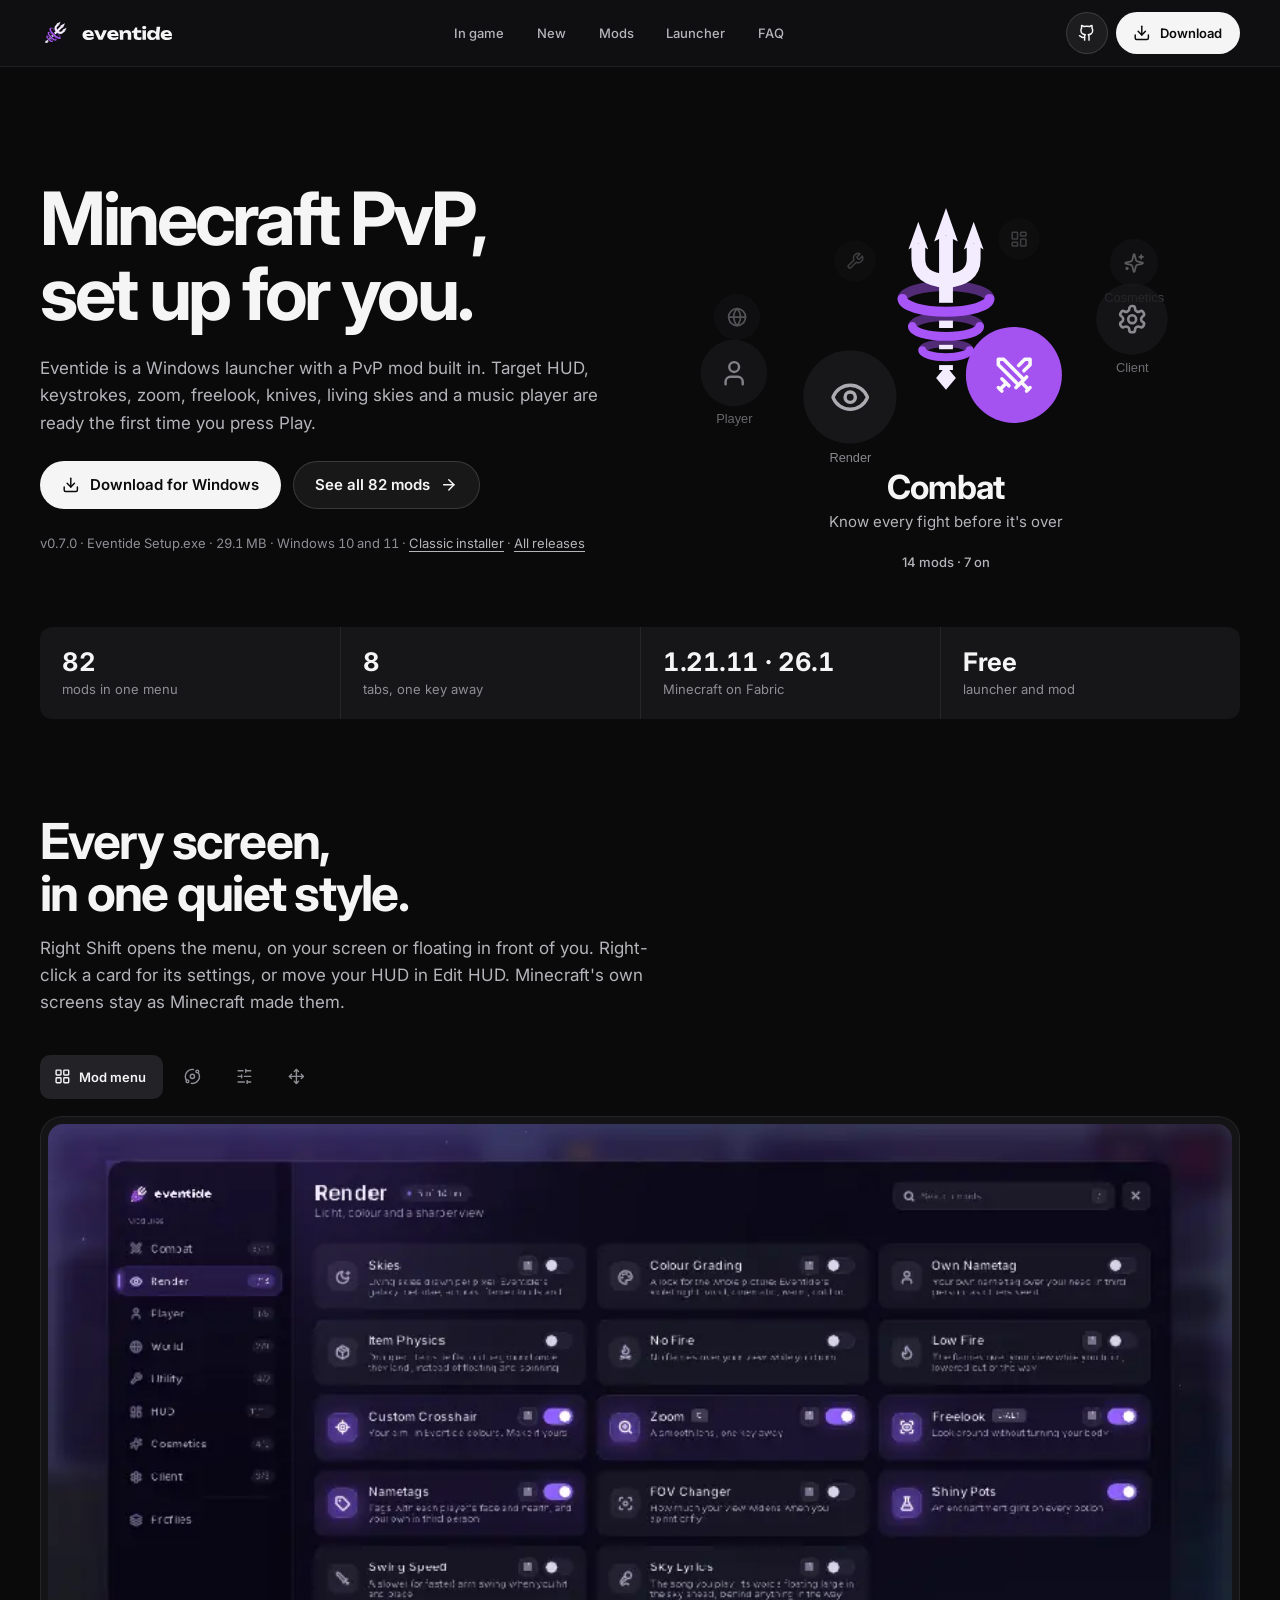
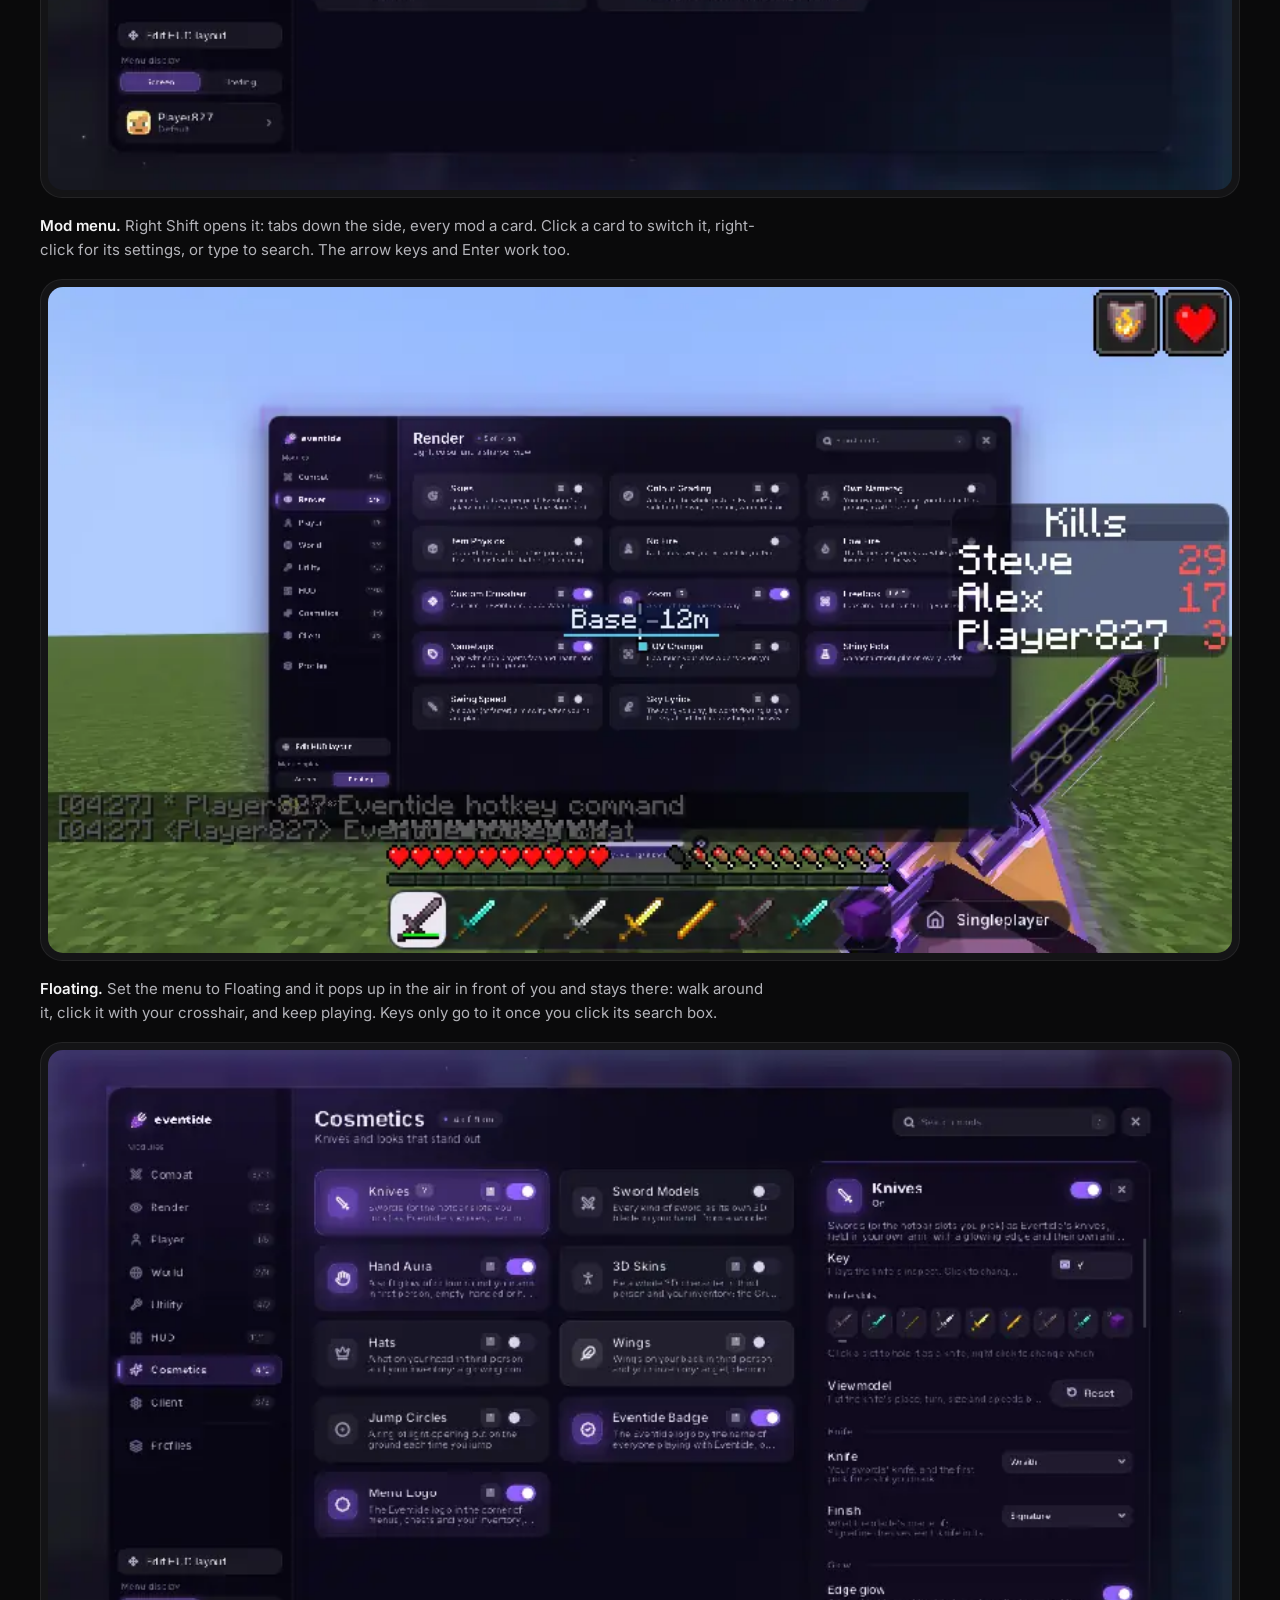
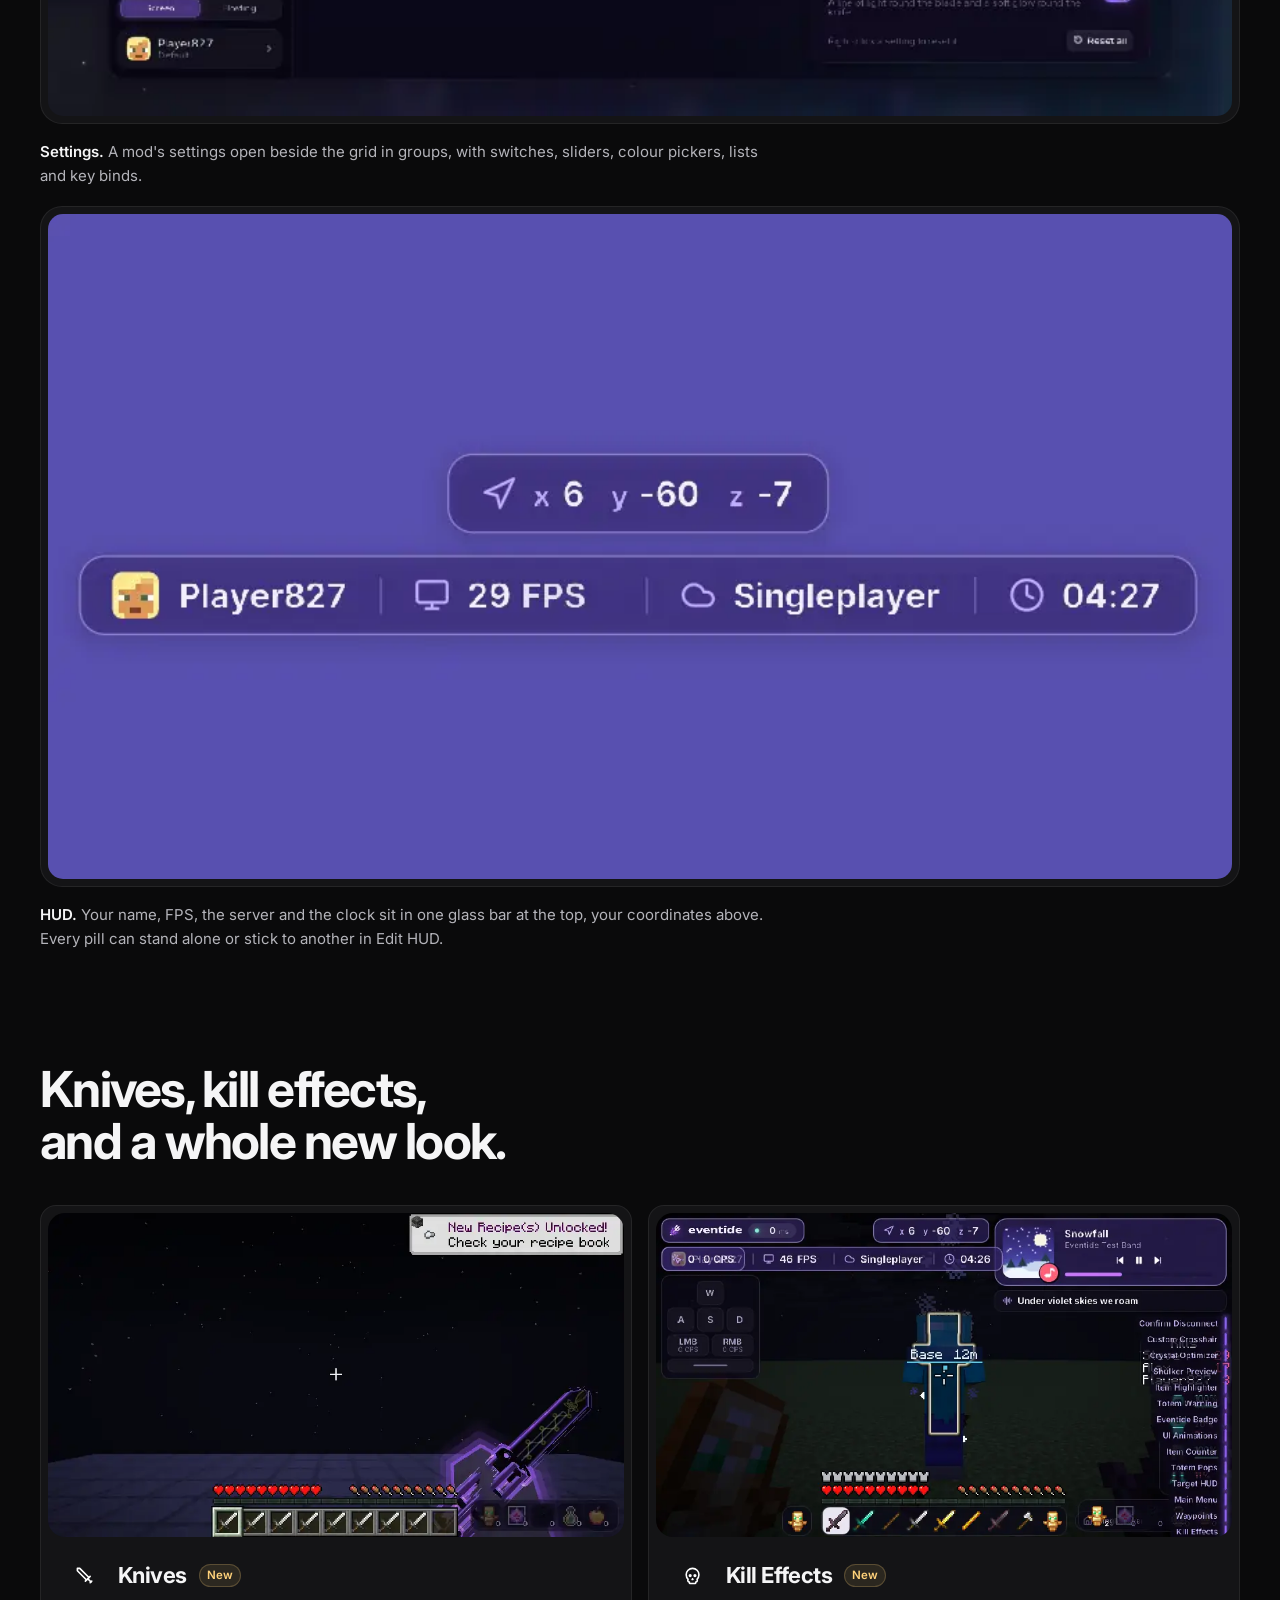
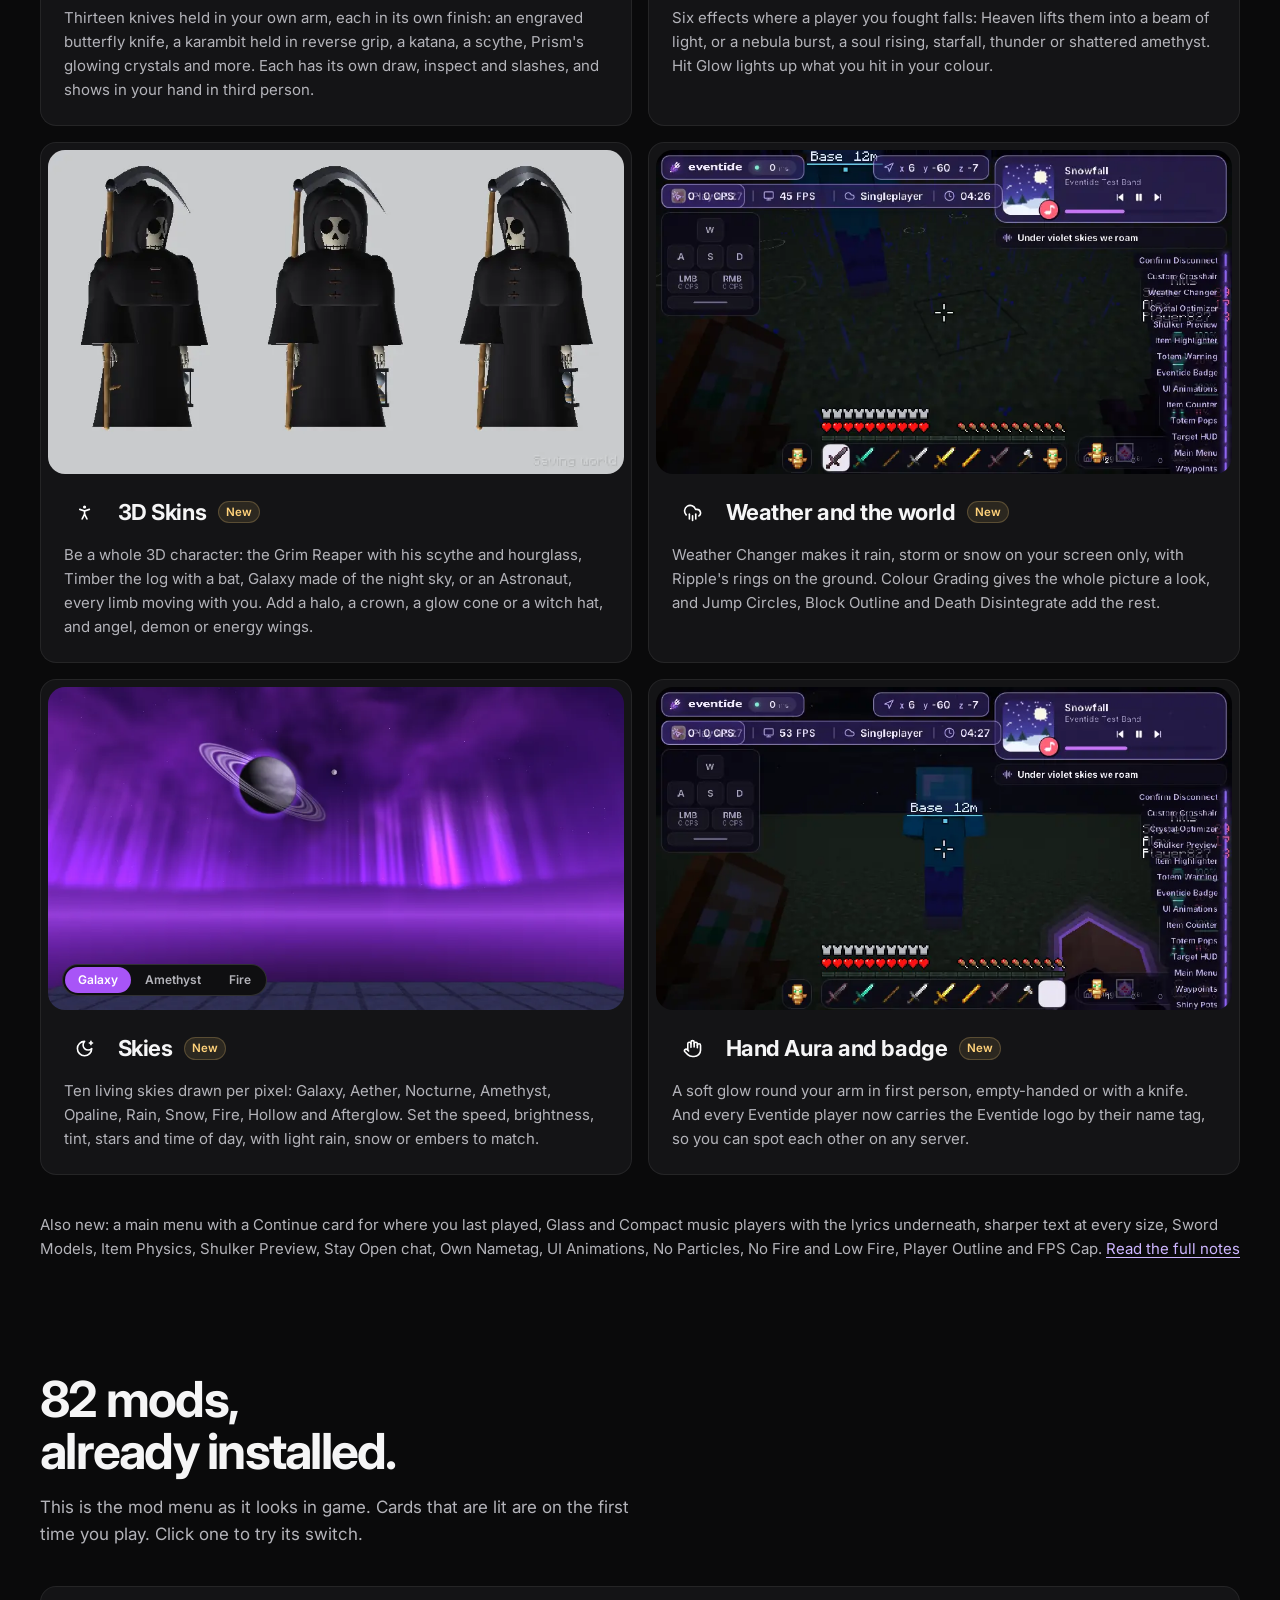
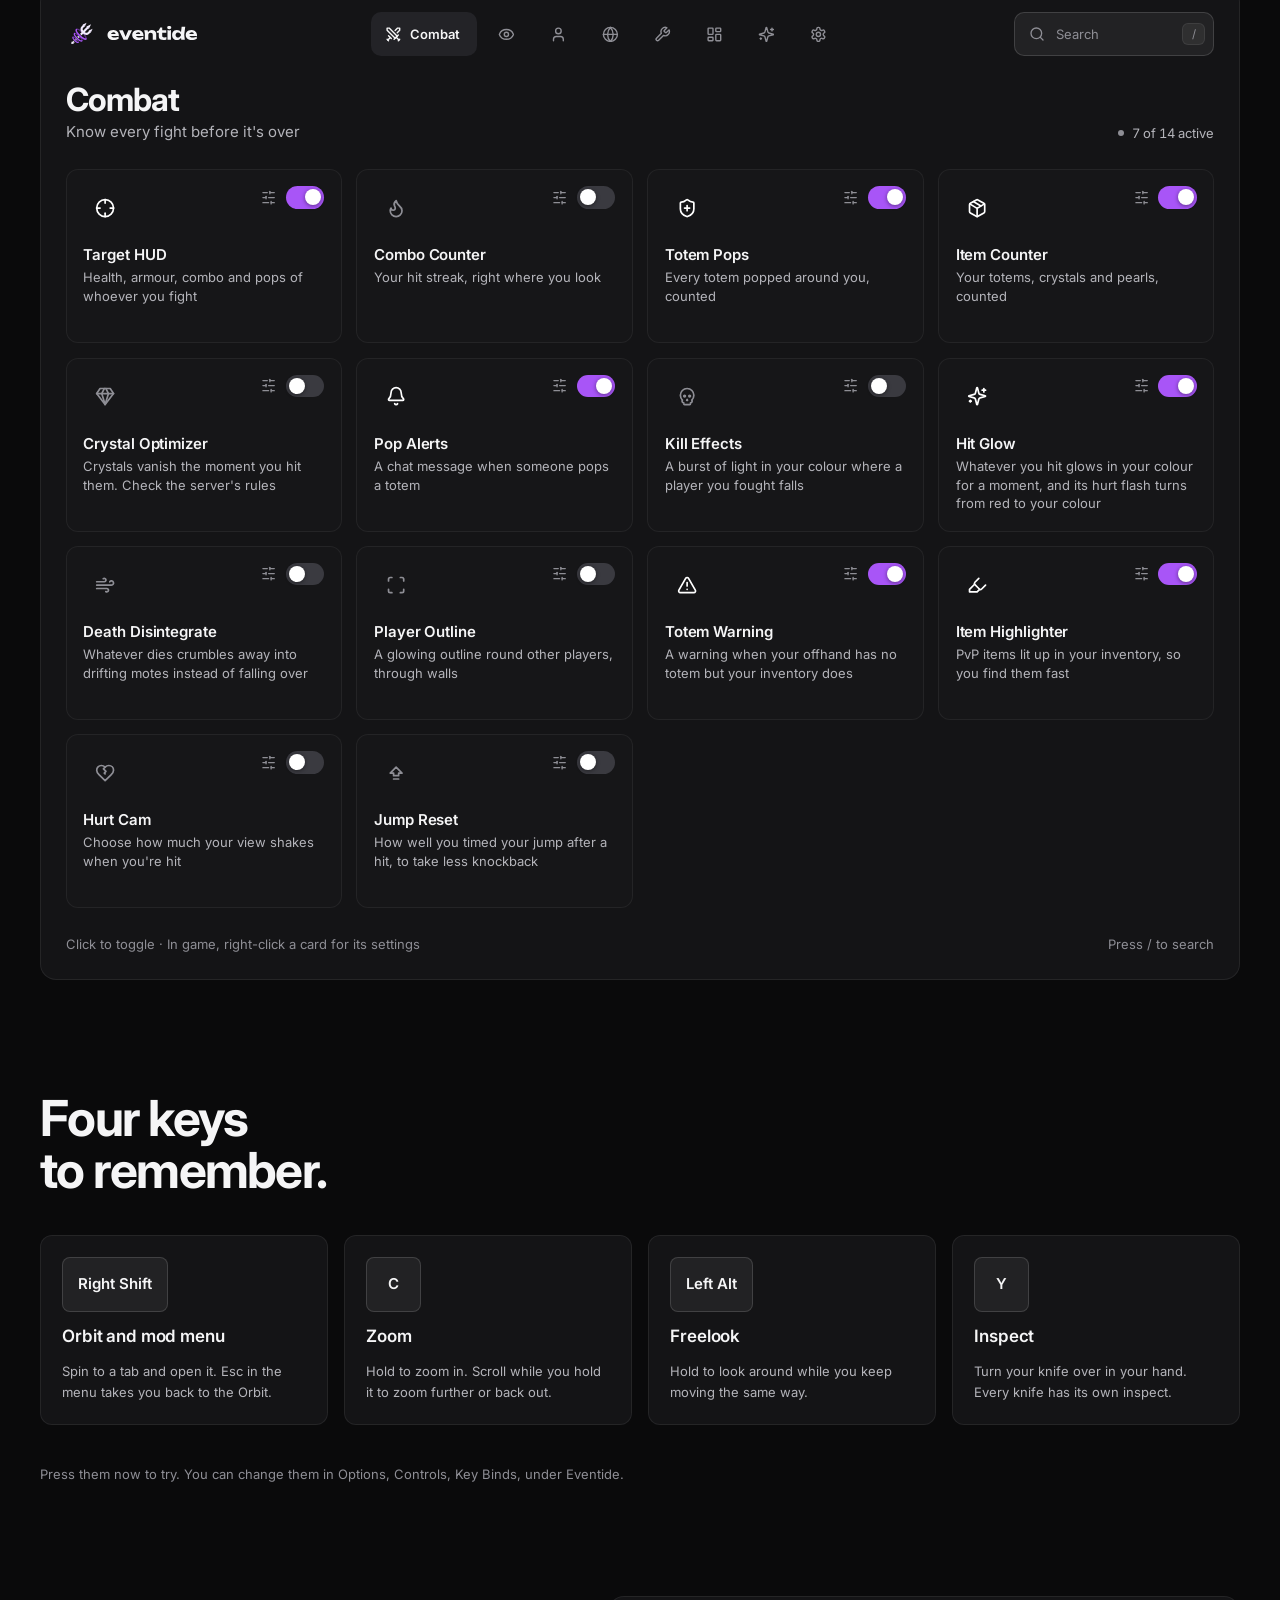
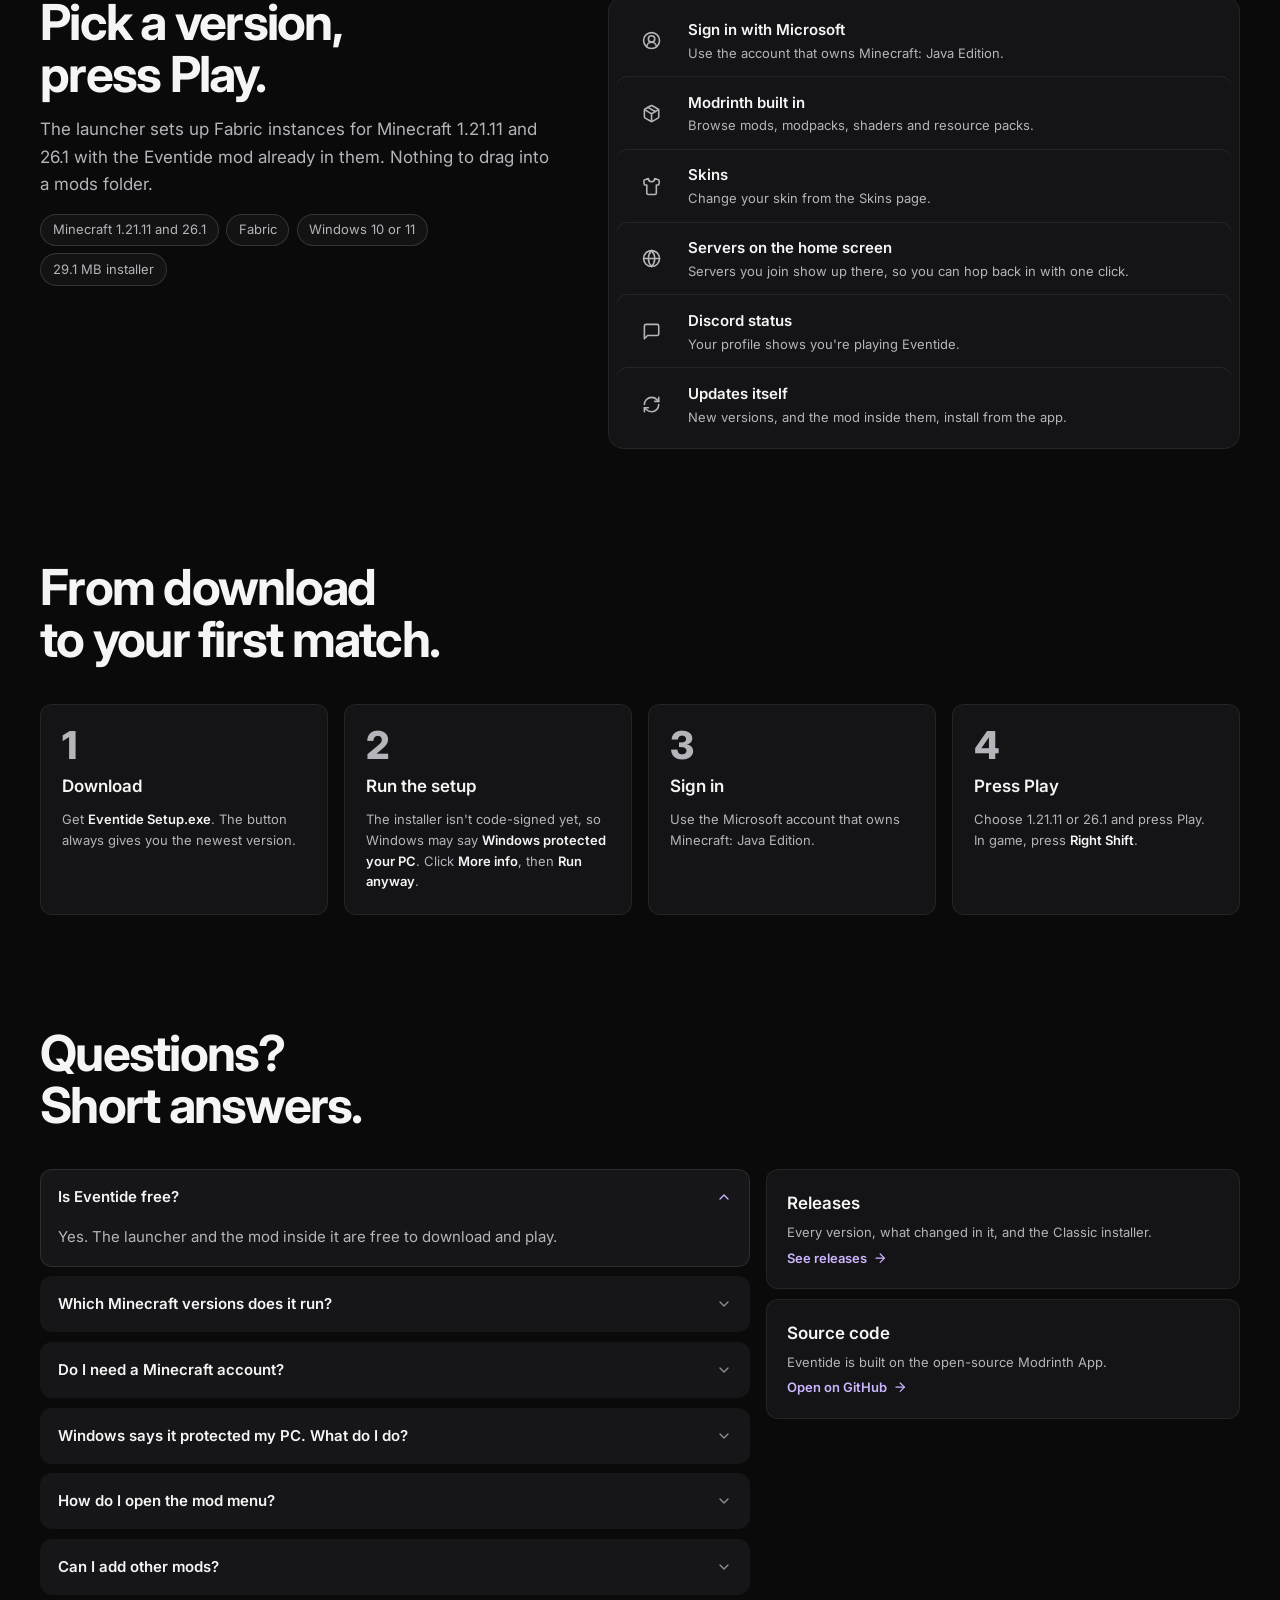
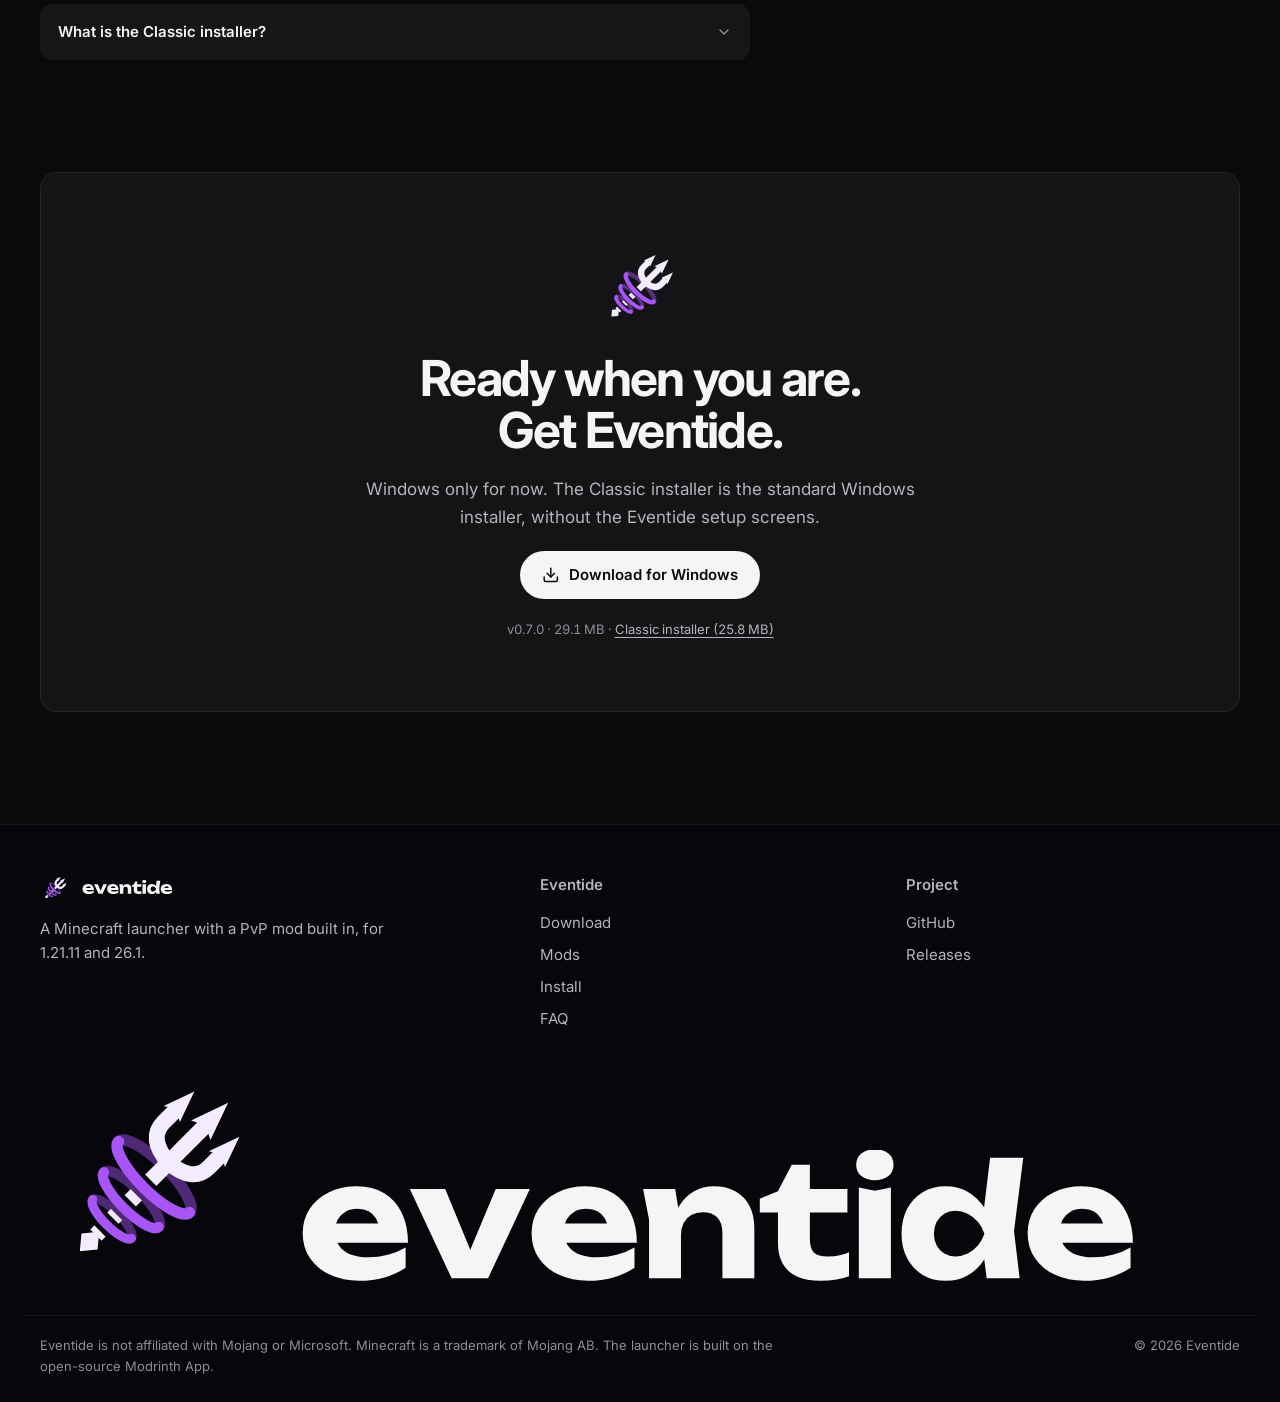
==== commit 7bebc0c7: "Website: 82 mods, the HUD bar, the floating menu you can walk around Co-Authored-By: Claude Opus 5.5" ====
--- a/website/index.html
+++ b/website/index.html
@@ -1825,7 +1825,7 @@
 			<p class="lede">Eventide is a Windows launcher with a PvP mod built in. Target HUD, keystrokes, zoom, freelook, knives, living skies and a music player are ready the first time you press Play.</p>
 			<div class="actions">
 				<a class="btn btn-primary" href="https://github.com/3vhy/Eventide/releases/latest/download/Eventide.Setup.exe" target="_blank" rel="noopener"><svg class="ic" aria-hidden="true"><use href="#i-download"></use></svg>Download for Windows</a>
-				<a class="btn btn-glass" href="#mods">See all 80 mods<svg class="ic" aria-hidden="true"><use href="#i-arrow-right"></use></svg></a>
+				<a class="btn btn-glass" href="#mods">See all 82 mods<svg class="ic" aria-hidden="true"><use href="#i-arrow-right"></use></svg></a>
 			</div>
 			<p class="file">v0.7.0 · Eventide Setup.exe · 29.1 MB · Windows 10 and 11 · <a href="https://github.com/3vhy/Eventide/releases/latest/download/Eventide.Classic.Installer.exe" target="_blank" rel="noopener">Classic installer</a> · <a href="https://github.com/3vhy/Eventide/releases" target="_blank" rel="noopener">All releases</a></p>
 		</div>
@@ -1850,7 +1850,7 @@
 	</div>
 	<div class="wrap">
 		<ul class="facts" aria-label="At a glance">
-			<li><b>80</b><span>mods in one menu</span></li>
+			<li><b>82</b><span>mods in one menu</span></li>
 			<li><b>8</b><span>tabs, one key away</span></li>
 			<li><b>1.21.11 · 26.1</b><span>Minecraft on Fabric</span></li>
 			<li><b>Free</b><span>launcher and mod</span></li>
@@ -1869,23 +1869,23 @@
 				<button type="button" class="tab" role="tab" id="tab-menu" aria-controls="panel-menu" aria-selected="true"><svg class="ic" aria-hidden="true"><use href="#i-layout-grid"></use></svg><span class="tab-label">Mod menu</span></button>
 				<button type="button" class="tab" role="tab" id="tab-floating" aria-controls="panel-floating" aria-selected="false" tabindex="-1"><svg class="ic" aria-hidden="true"><use href="#i-orbit"></use></svg><span class="tab-label">Floating</span></button>
 				<button type="button" class="tab" role="tab" id="tab-settings" aria-controls="panel-settings" aria-selected="false" tabindex="-1"><svg class="ic" aria-hidden="true"><use href="#i-sliders-horizontal"></use></svg><span class="tab-label">Settings</span></button>
-				<button type="button" class="tab" role="tab" id="tab-hud" aria-controls="panel-hud" aria-selected="false" tabindex="-1"><svg class="ic" aria-hidden="true"><use href="#i-move"></use></svg><span class="tab-label">Edit HUD</span></button>
+				<button type="button" class="tab" role="tab" id="tab-hud" aria-controls="panel-hud" aria-selected="false" tabindex="-1"><svg class="ic" aria-hidden="true"><use href="#i-move"></use></svg><span class="tab-label">HUD</span></button>
 			</div>
 			<figure role="tabpanel" id="panel-menu" aria-labelledby="tab-menu">
-				<div class="panel frame"><img src="[data-uri]" alt="The Eventide menu: a sidebar of tabs, a search box, and a grid of mod cards with switches, in midnight and violet" width="854" height="480"></div>
+				<div class="panel frame"><img src="[data-uri]" alt="The Eventide menu: a sidebar of tabs, a search box, and a grid of mod cards with switches, in midnight and violet" width="854" height="480"></div>
 				<figcaption><b>Mod menu.</b> Right Shift opens it: tabs down the side, every mod a card. Click a card to switch it, right-click for its settings, or type to search. The arrow keys and Enter work too.</figcaption>
 			</figure>
 			<figure role="tabpanel" id="panel-floating" aria-labelledby="tab-floating" hidden>
-				<div class="panel frame"><img src="[data-uri]" alt="The menu floating in the air in front of the player like a hologram, over the world" width="854" height="480" loading="lazy"></div>
-				<figcaption><b>Floating.</b> Set the menu to Floating and it hangs in the air in front of you, a hologram you click with your crosshair while the world carries on behind it.</figcaption>
+				<div class="panel frame"><img src="[data-uri]" alt="The menu floating in the air in front of the player like a hologram, over the world" width="854" height="480" loading="lazy"></div>
+				<figcaption><b>Floating.</b> Set the menu to Floating and it pops up in the air in front of you and stays there: walk around it, click it with your crosshair, and keep playing. Keys only go to it once you click its search box.</figcaption>
 			</figure>
 			<figure role="tabpanel" id="panel-settings" aria-labelledby="tab-settings" hidden>
-				<div class="panel frame"><img src="[data-uri]" alt="The Knives settings: hotbar slots marked as knives, a picker for each slot, finishes, glow colour and viewmodel sliders" width="854" height="480" loading="lazy"></div>
+				<div class="panel frame"><img src="[data-uri]" alt="The Knives settings: hotbar slots marked as knives, a picker for each slot, finishes, glow colour and viewmodel sliders" width="854" height="480" loading="lazy"></div>
 				<figcaption><b>Settings.</b> A mod's settings open beside the grid in groups, with switches, sliders, colour pickers, lists and key binds.</figcaption>
 			</figure>
 			<figure role="tabpanel" id="panel-hud" aria-labelledby="tab-hud" hidden>
-				<div class="panel frame"><img src="[data-uri]" alt="HUD pills: the clock, memory and server stuck together into one bar, and FPS and coordinates standing alone" width="854" height="480" loading="lazy"></div>
-				<figcaption><b>HUD.</b> FPS, ping, the clock, coordinates, memory and the server are glass pills. Drop one against another in Edit HUD and they stick into one bar; pull it away and it stands alone.</figcaption>
+				<div class="panel frame"><img src="[data-uri]" alt="The HUD bar: your head and name, FPS, the server and the clock joined in one glass bar, with your coordinates above it" width="854" height="480" loading="lazy"></div>
+				<figcaption><b>HUD.</b> Your name, FPS, the server and the clock sit in one glass bar at the top, your coordinates above. Every pill can stand alone or stick to another in Edit HUD.</figcaption>
 			</figure>
 		</div>
 	</section>
@@ -1903,7 +1903,7 @@
 				</div>
 			</article>
 			<article class="panel feature">
-				<div class="feature-media"><img src="[data-uri]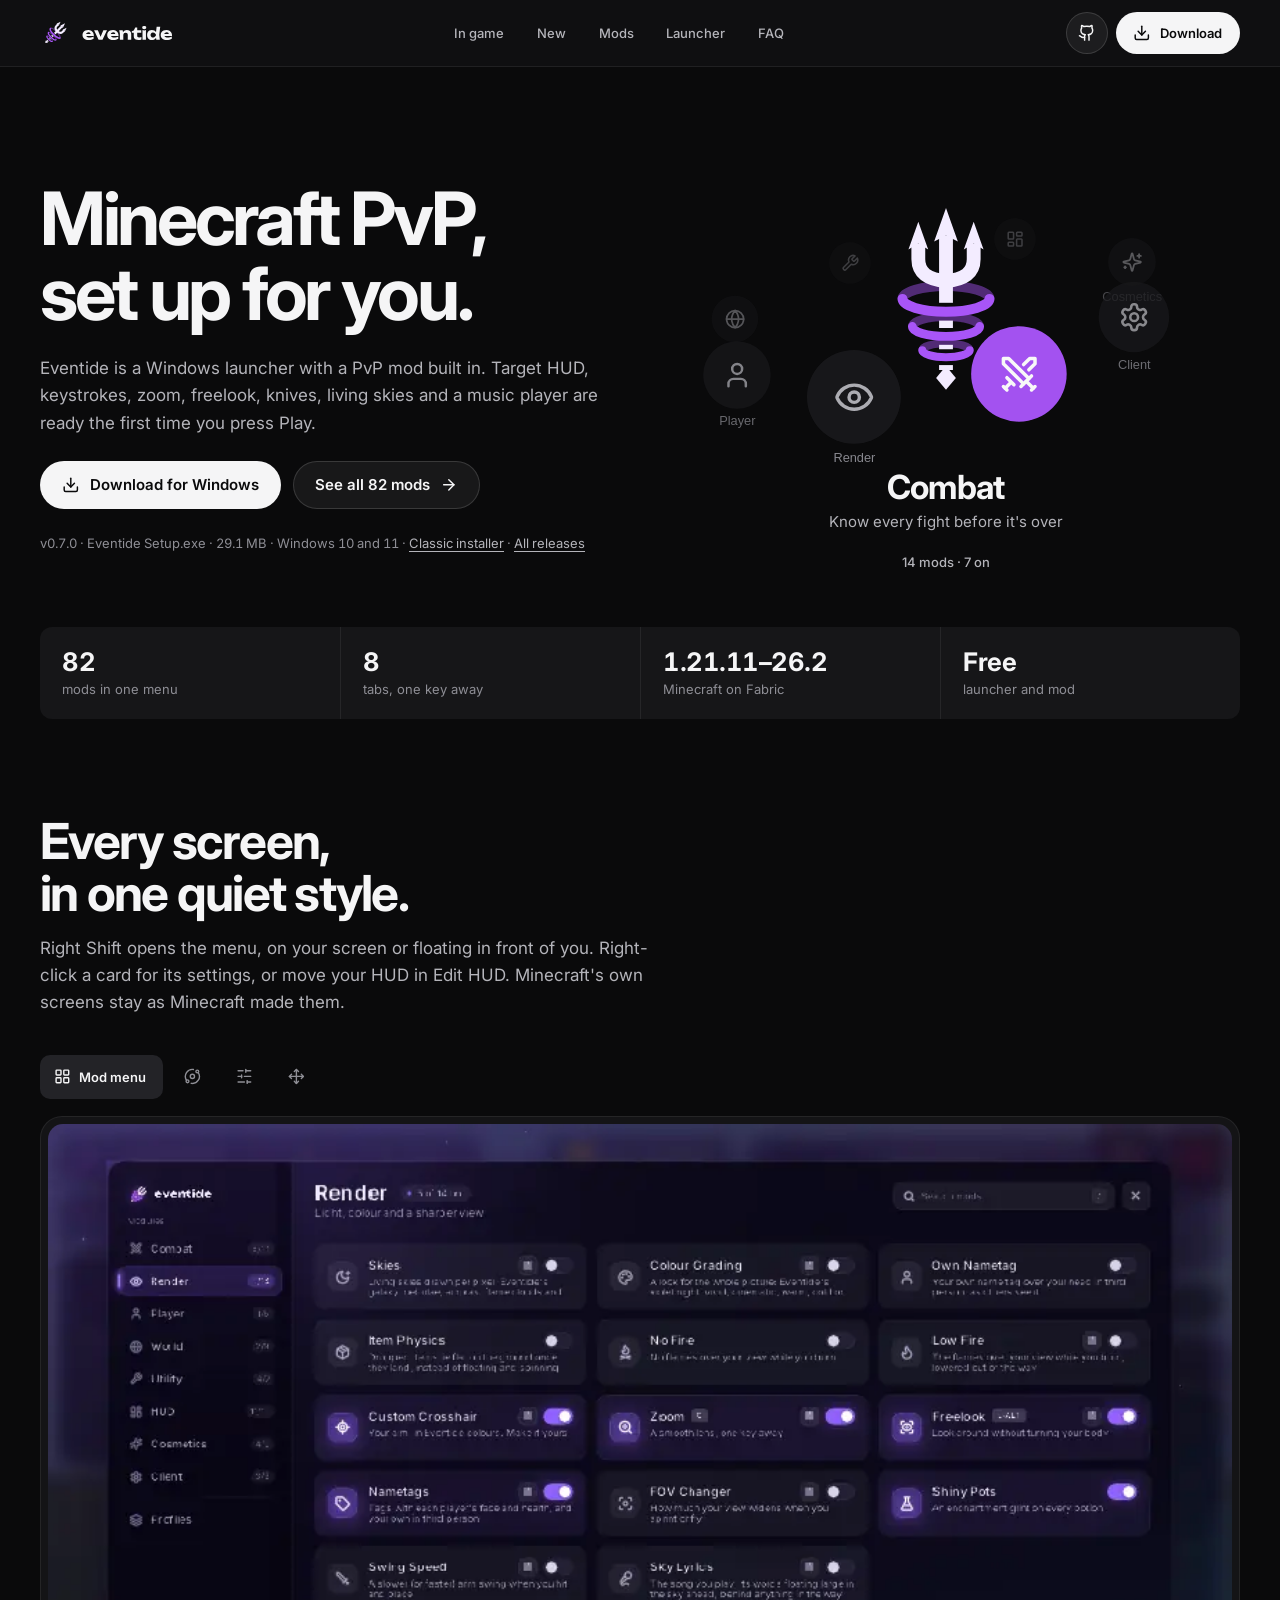
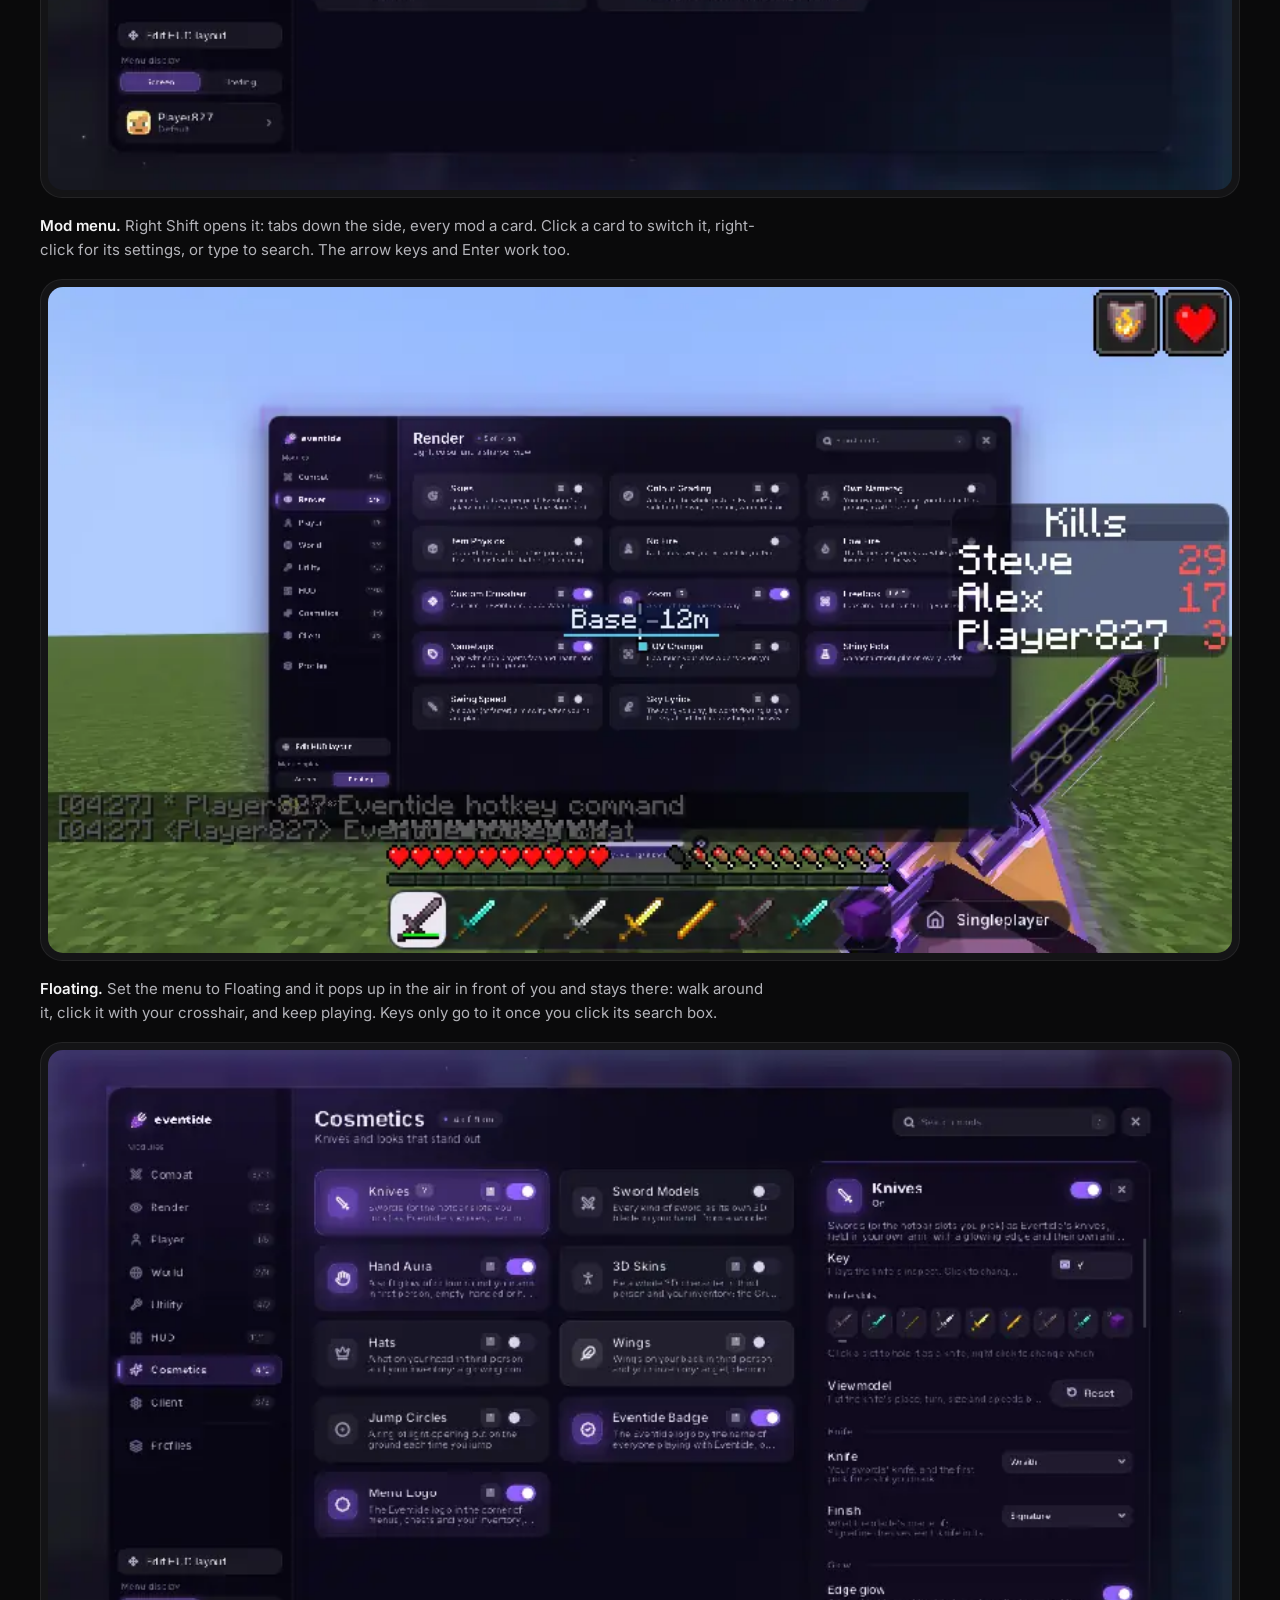
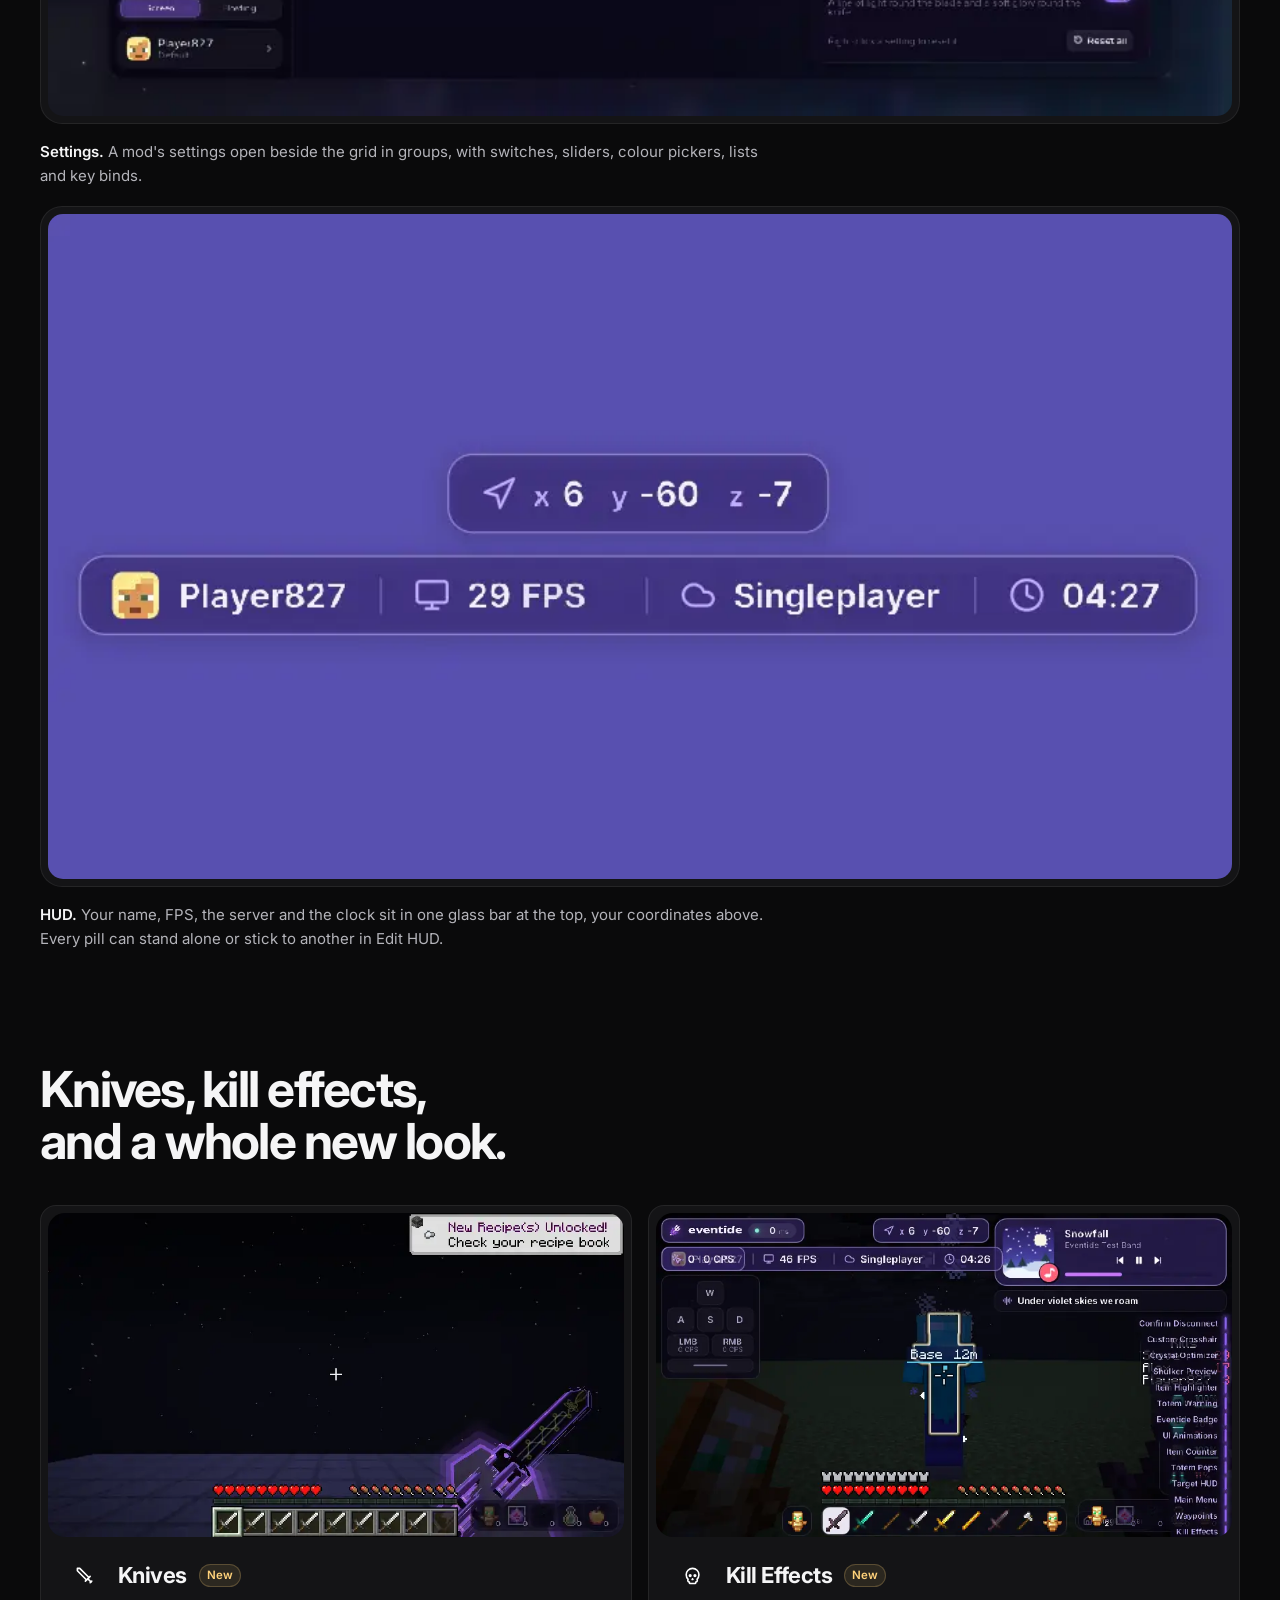
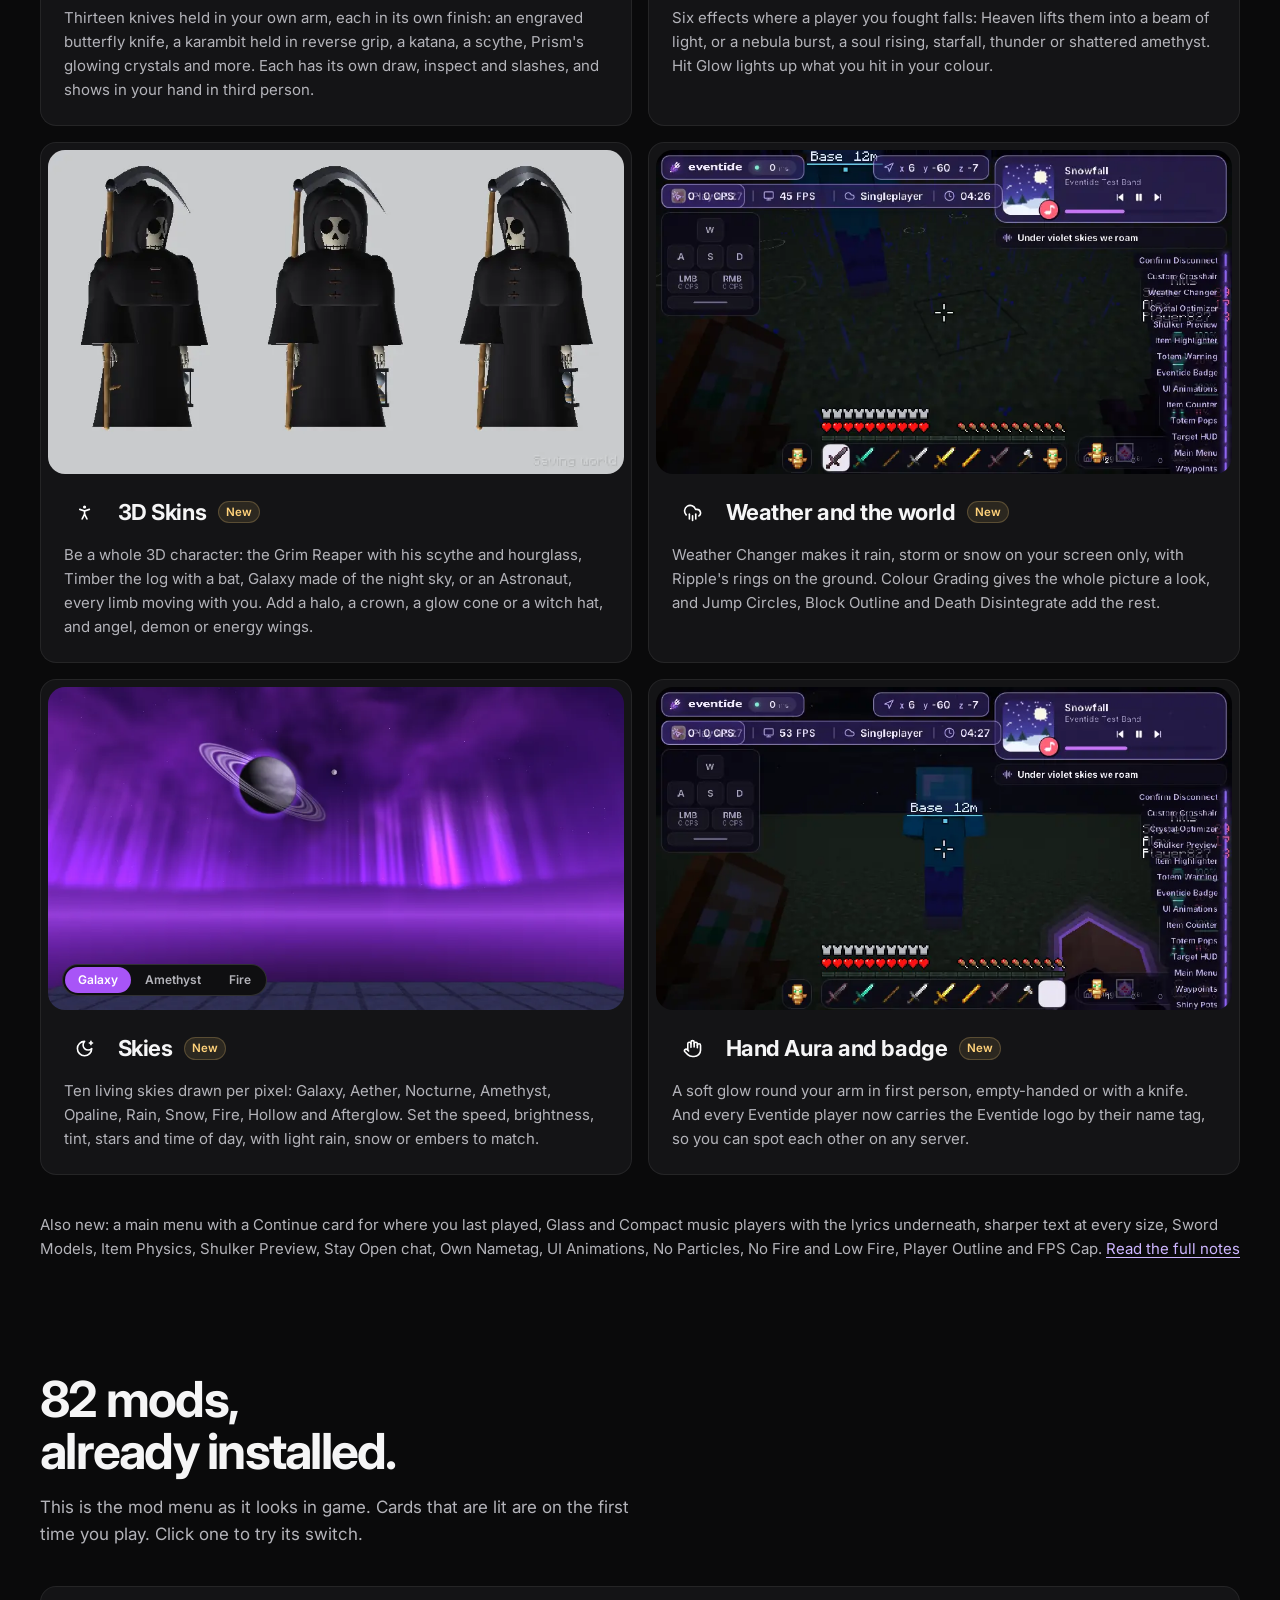
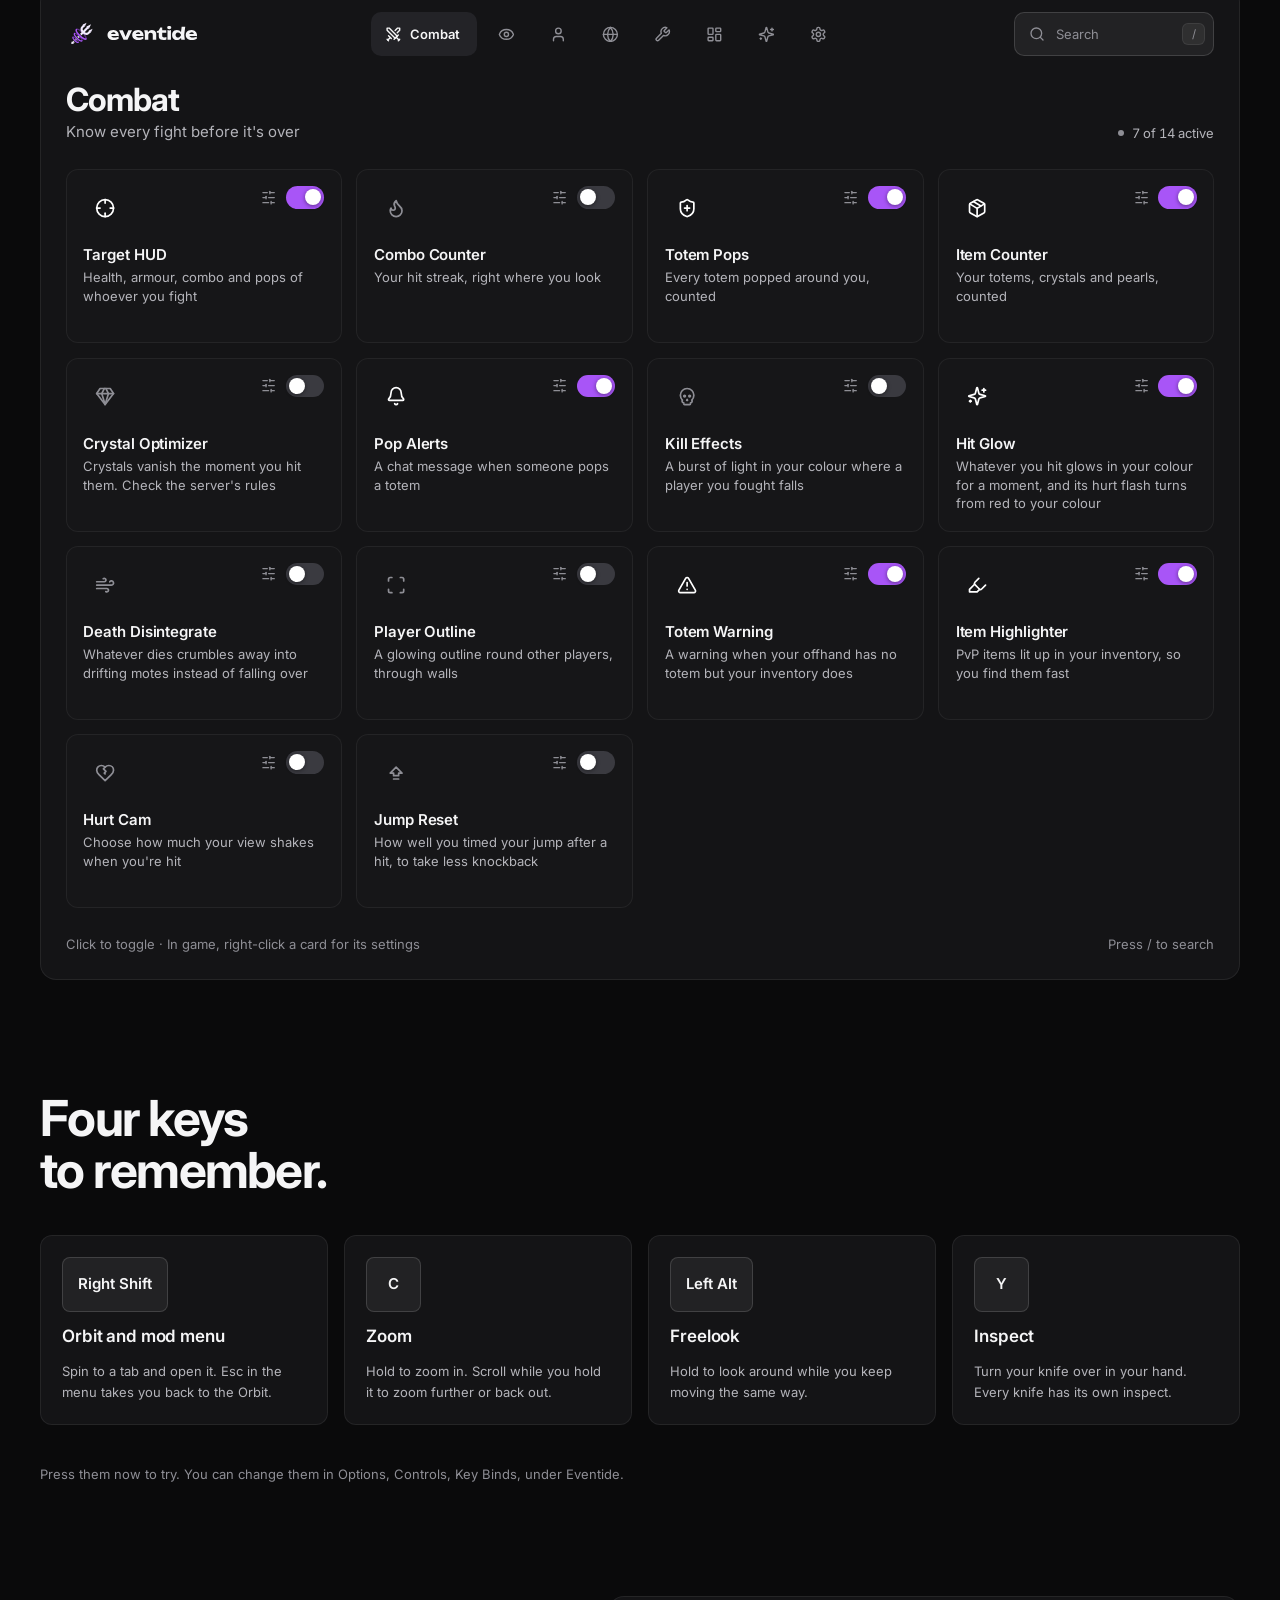
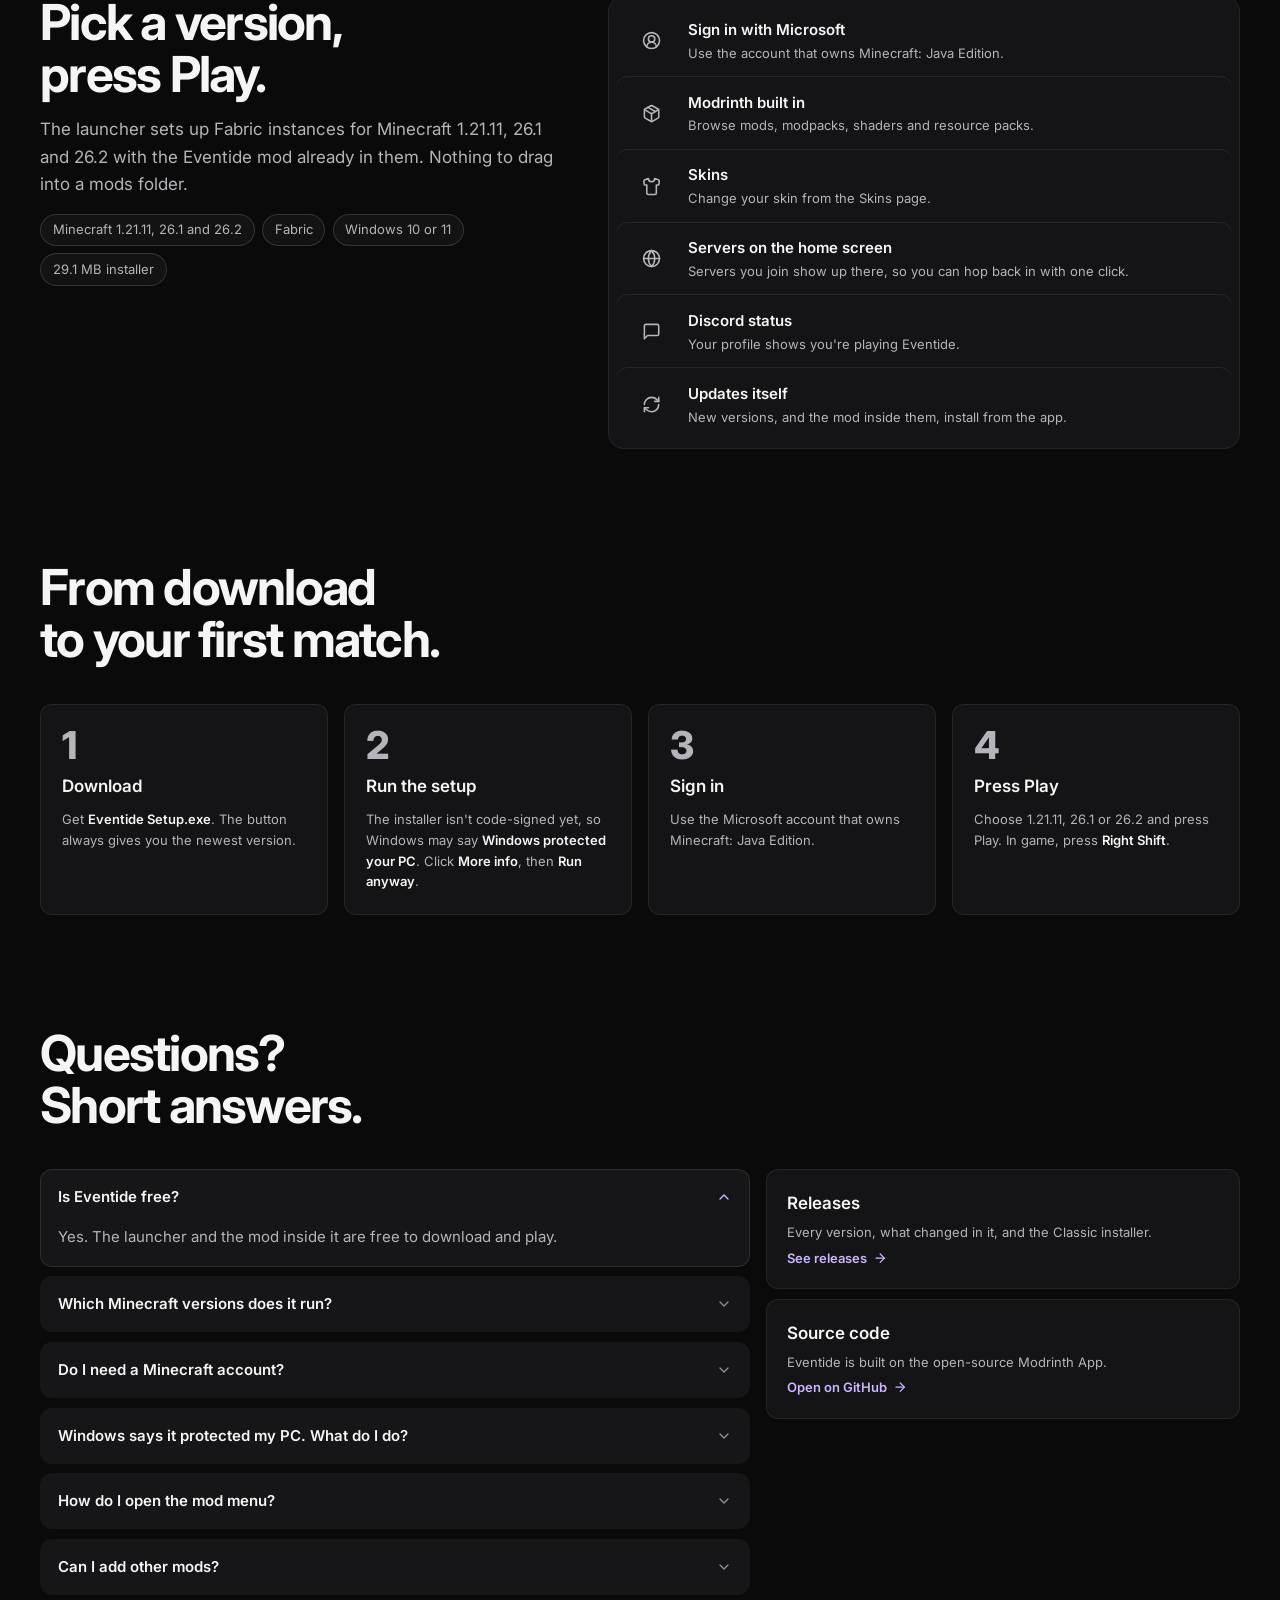
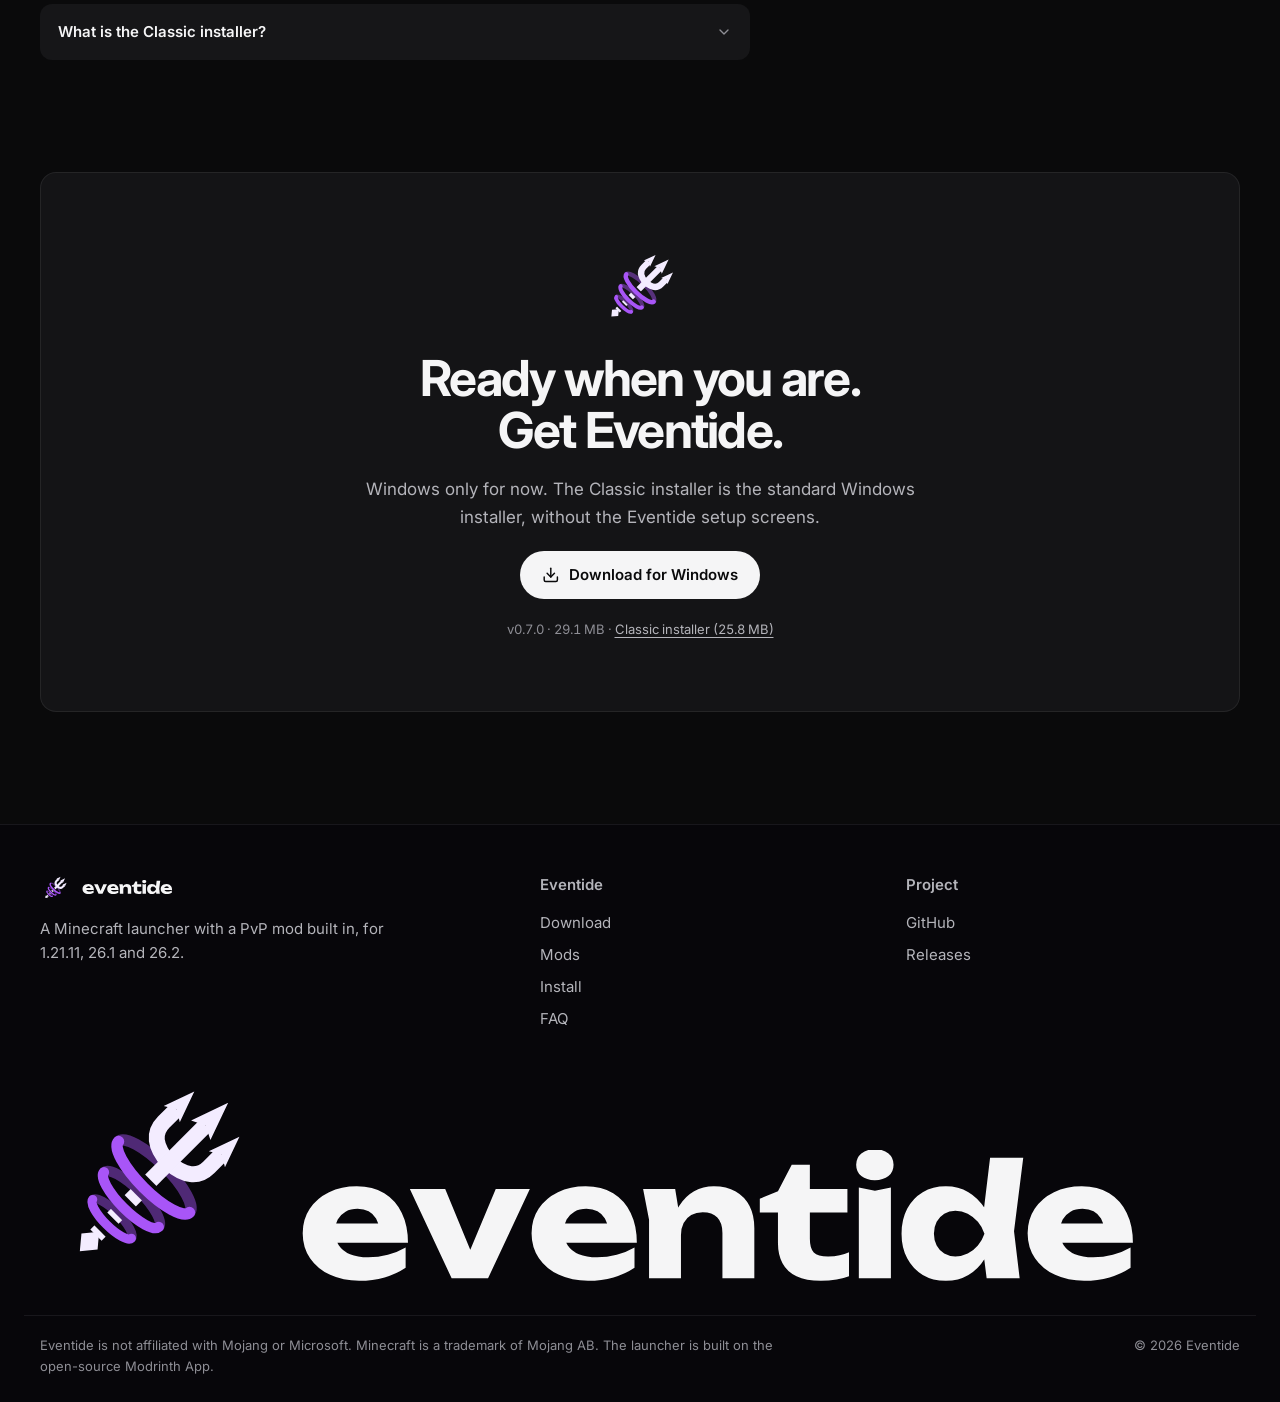
==== commit b9062192: "Mod: a version for Minecraft 26.2 Eventide now builds for 1.21.11, 26.1 and 26.2. The new mc26_2 pro" ====
--- a/website/index.html
+++ b/website/index.html
@@ -10,13 +10,13 @@
 <link rel="apple-touch-icon" sizes="180x180" href="[data-uri]">
 <meta property="og:type" content="website">
 <meta property="og:title" content="Eventide">
-<meta property="og:description" content="A Minecraft launcher with a PvP mod built in, for 1.21.11 and 26.1. Formerly Eventide client.">
+<meta property="og:description" content="A Minecraft launcher with a PvP mod built in, for 1.21.11, 26.1 and 26.2. Formerly Eventide client.">
 <meta property="og:image" content="https://raw.githubusercontent.com/Eventide/eventide-client/main/assets/brand/eventide-social-preview.png">
 <meta property="og:image:width" content="1280">
 <meta property="og:image:height" content="640">
 <meta name="twitter:card" content="summary_large_image">
 <meta name="theme-color" content="#0a0a0b">
-<meta name="description" content="A Minecraft launcher with a PvP mod built in, for 1.21.11 and 26.1.">
+<meta name="description" content="A Minecraft launcher with a PvP mod built in, for 1.21.11, 26.1 and 26.2.">
 <link rel="preconnect" href="https://fonts.googleapis.com">
 <link rel="preconnect" href="https://fonts.gstatic.com" crossorigin>
 <link rel="stylesheet" href="https://fonts.googleapis.com/css2?family=Inter:wght@400;500;600;700;800&display=swap">
@@ -1852,7 +1852,7 @@
 		<ul class="facts" aria-label="At a glance">
 			<li><b>82</b><span>mods in one menu</span></li>
 			<li><b>8</b><span>tabs, one key away</span></li>
-			<li><b>1.21.11 · 26.1</b><span>Minecraft on Fabric</span></li>
+			<li><b>1.21.11–26.2</b><span>Minecraft on Fabric</span></li>
 			<li><b>Free</b><span>launcher and mod</span></li>
 		</ul>
 	</div>
@@ -2104,9 +2104,9 @@
 		<div class="split">
 			<div class="head">
 				<h2 class="title" id="launcher-title">Pick a version,<span>press Play.</span></h2>
-				<p class="lede">The launcher sets up Fabric instances for Minecraft 1.21.11 and 26.1 with the Eventide mod already in them. Nothing to drag into a mods folder.</p>
+				<p class="lede">The launcher sets up Fabric instances for Minecraft 1.21.11, 26.1 and 26.2 with the Eventide mod already in them. Nothing to drag into a mods folder.</p>
 				<ul class="tags" aria-label="Requirements">
-					<li>Minecraft 1.21.11 and 26.1</li>
+					<li>Minecraft 1.21.11, 26.1 and 26.2</li>
 					<li>Fabric</li>
 					<li>Windows 10 or 11</li>
 					<li>29.1 MB installer</li>
@@ -2142,7 +2142,7 @@
 			</li>
 			<li class="panel step">
 				<h3>Press Play</h3>
-				<p>Choose 1.21.11 or 26.1 and press Play. In game, press <em>Right Shift</em>.</p>
+				<p>Choose 1.21.11, 26.1 or 26.2 and press Play. In game, press <em>Right Shift</em>.</p>
 			</li>
 		</ol>
 	</section>
@@ -2159,7 +2159,7 @@
 				</details>
 				<details>
 					<summary>Which Minecraft versions does it run?<svg class="ic" aria-hidden="true"><use href="#i-chevron-down"></use></svg></summary>
-					<p>Minecraft 1.21.11 and 26.1, both on Fabric. The launcher sets up an instance for each with the Eventide mod already in it.</p>
+					<p>Minecraft 1.21.11, 26.1 and 26.2, all on Fabric. The launcher sets up an instance for each with the Eventide mod already in it.</p>
 				</details>
 				<details>
 					<summary>Do I need a Minecraft account?<svg class="ic" aria-hidden="true"><use href="#i-chevron-down"></use></svg></summary>
@@ -2206,7 +2206,7 @@
 	<div class="wrap foot">
 		<div>
 			<a class="lockup" href="#top"><svg class="mark" viewBox="0 0 100 100" aria-hidden="true"><use href="#mark"></use></svg><svg class="word" viewBox="0 0 536.80 90" aria-hidden="true"><use href="#wordmark"></use></svg></a>
-			<p>A Minecraft launcher with a PvP mod built in, for 1.21.11 and 26.1.</p>
+			<p>A Minecraft launcher with a PvP mod built in, for 1.21.11, 26.1 and 26.2.</p>
 		</div>
 		<div>
 			<h4>Eventide</h4>
